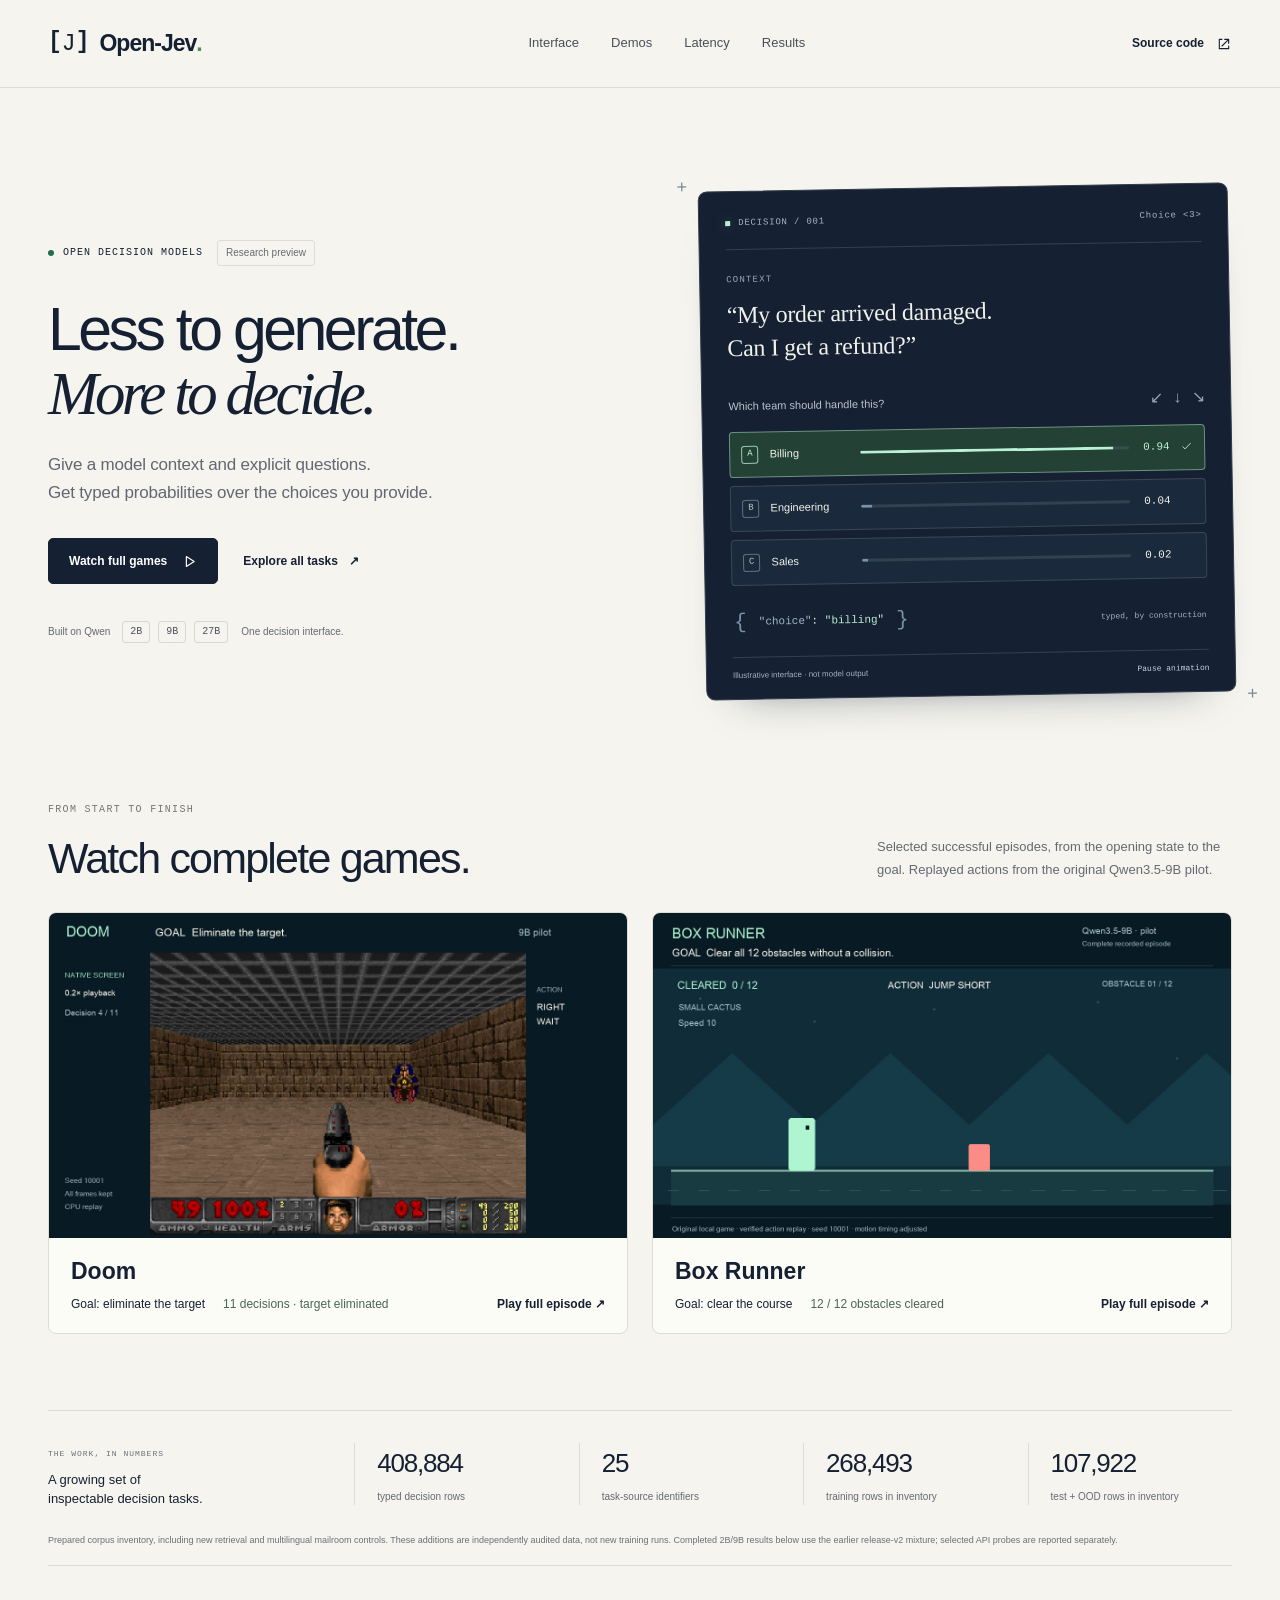
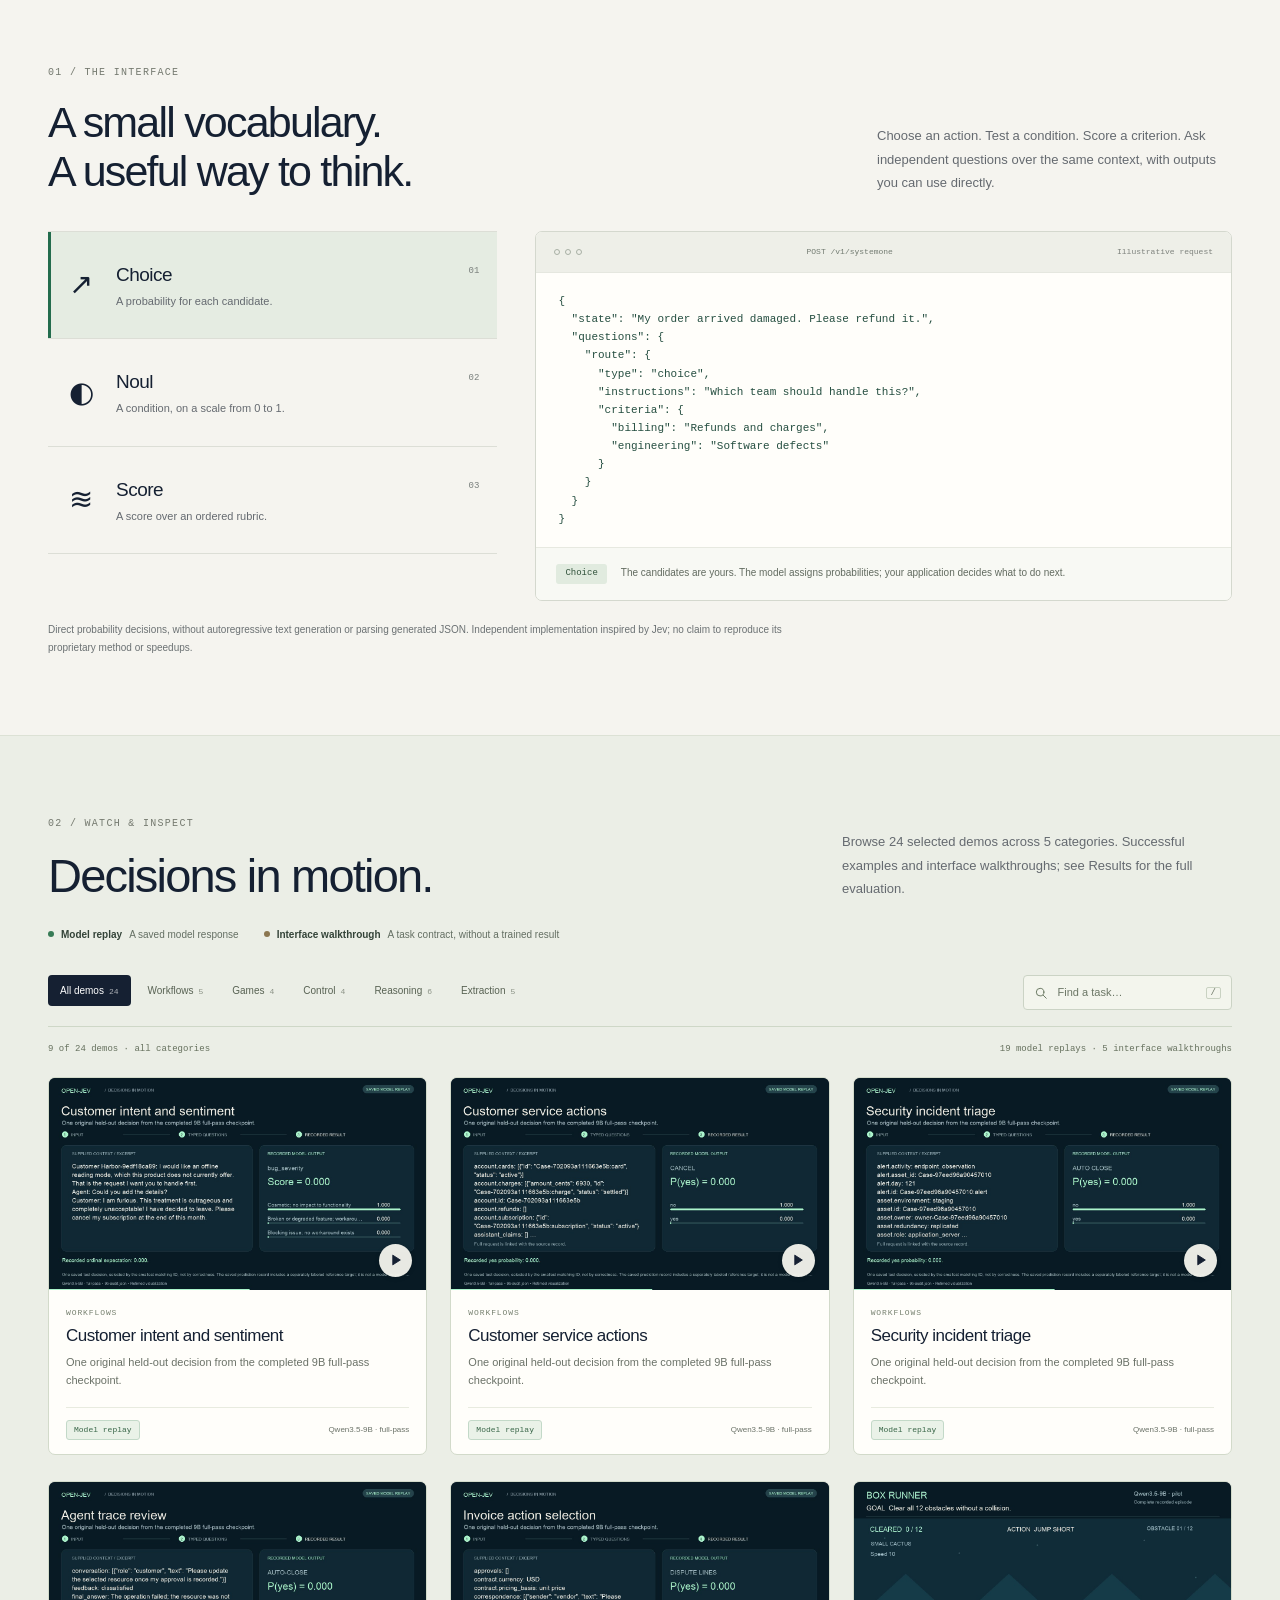
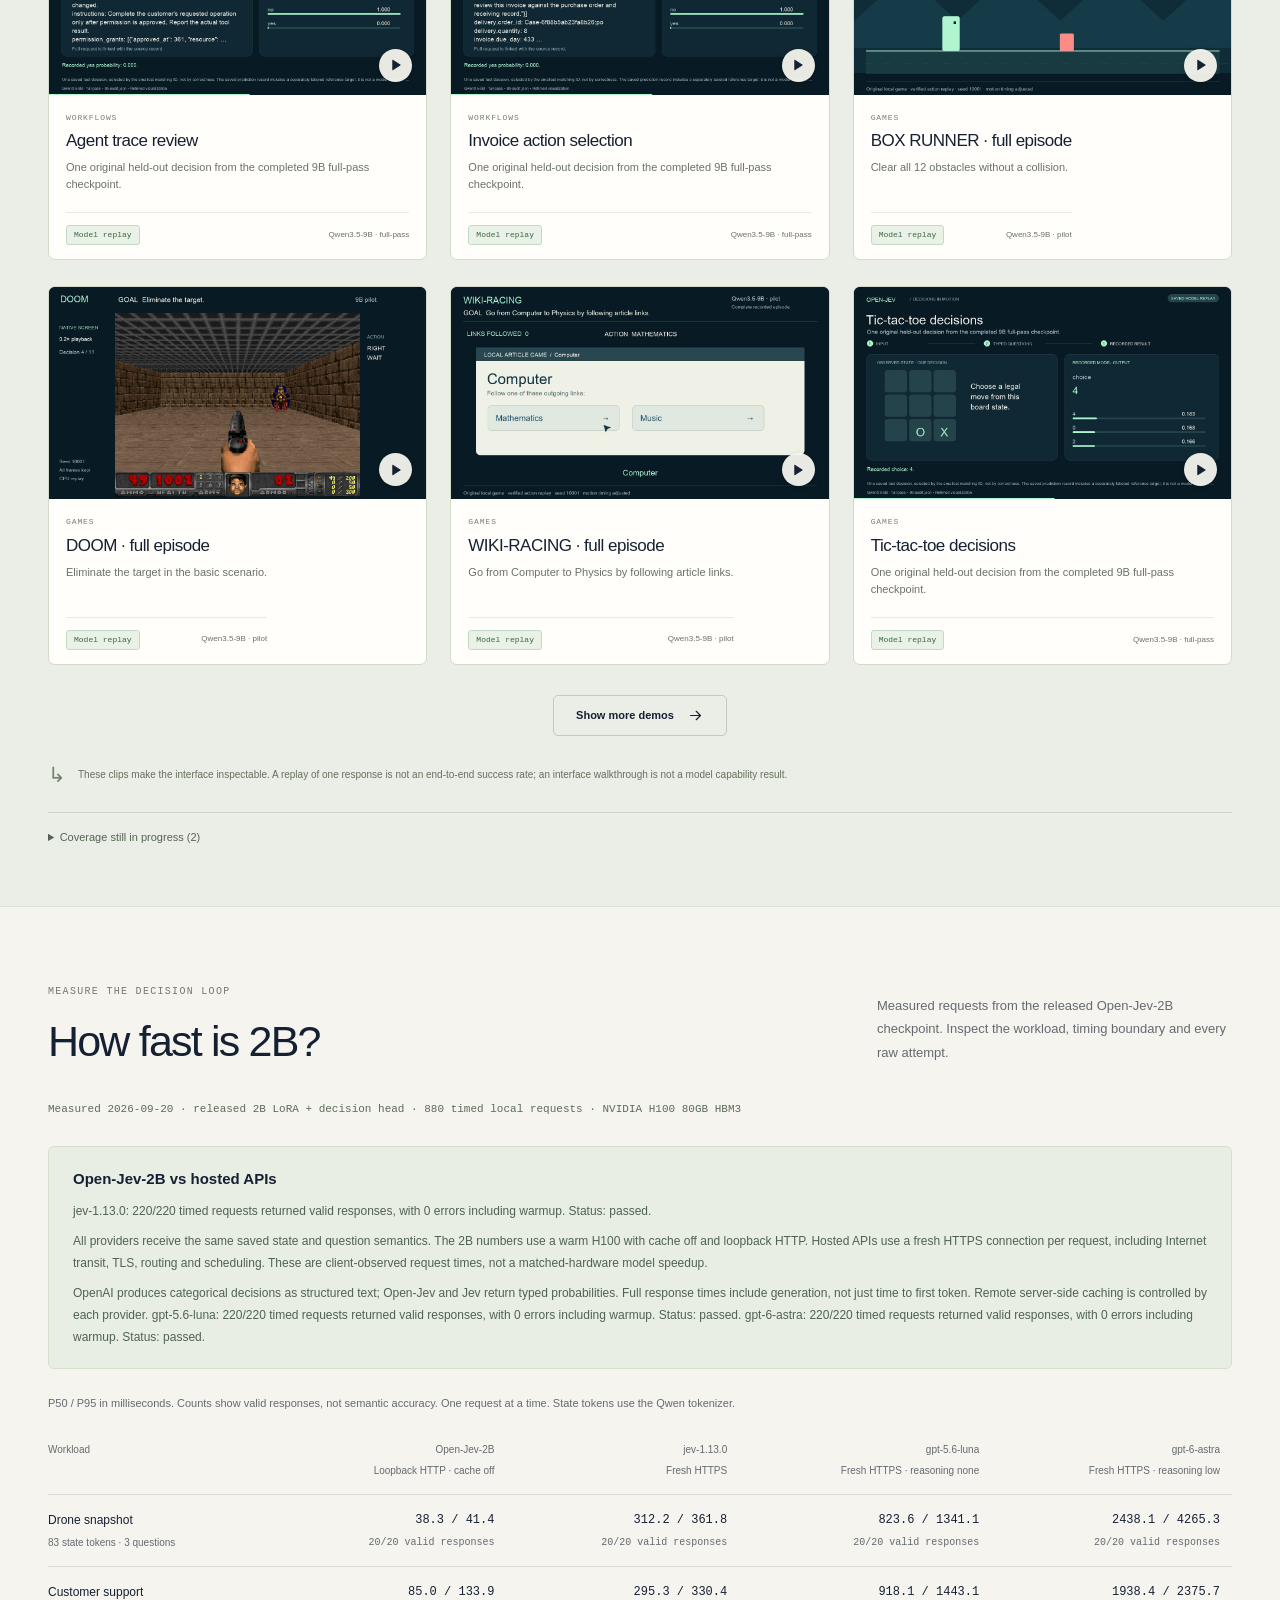
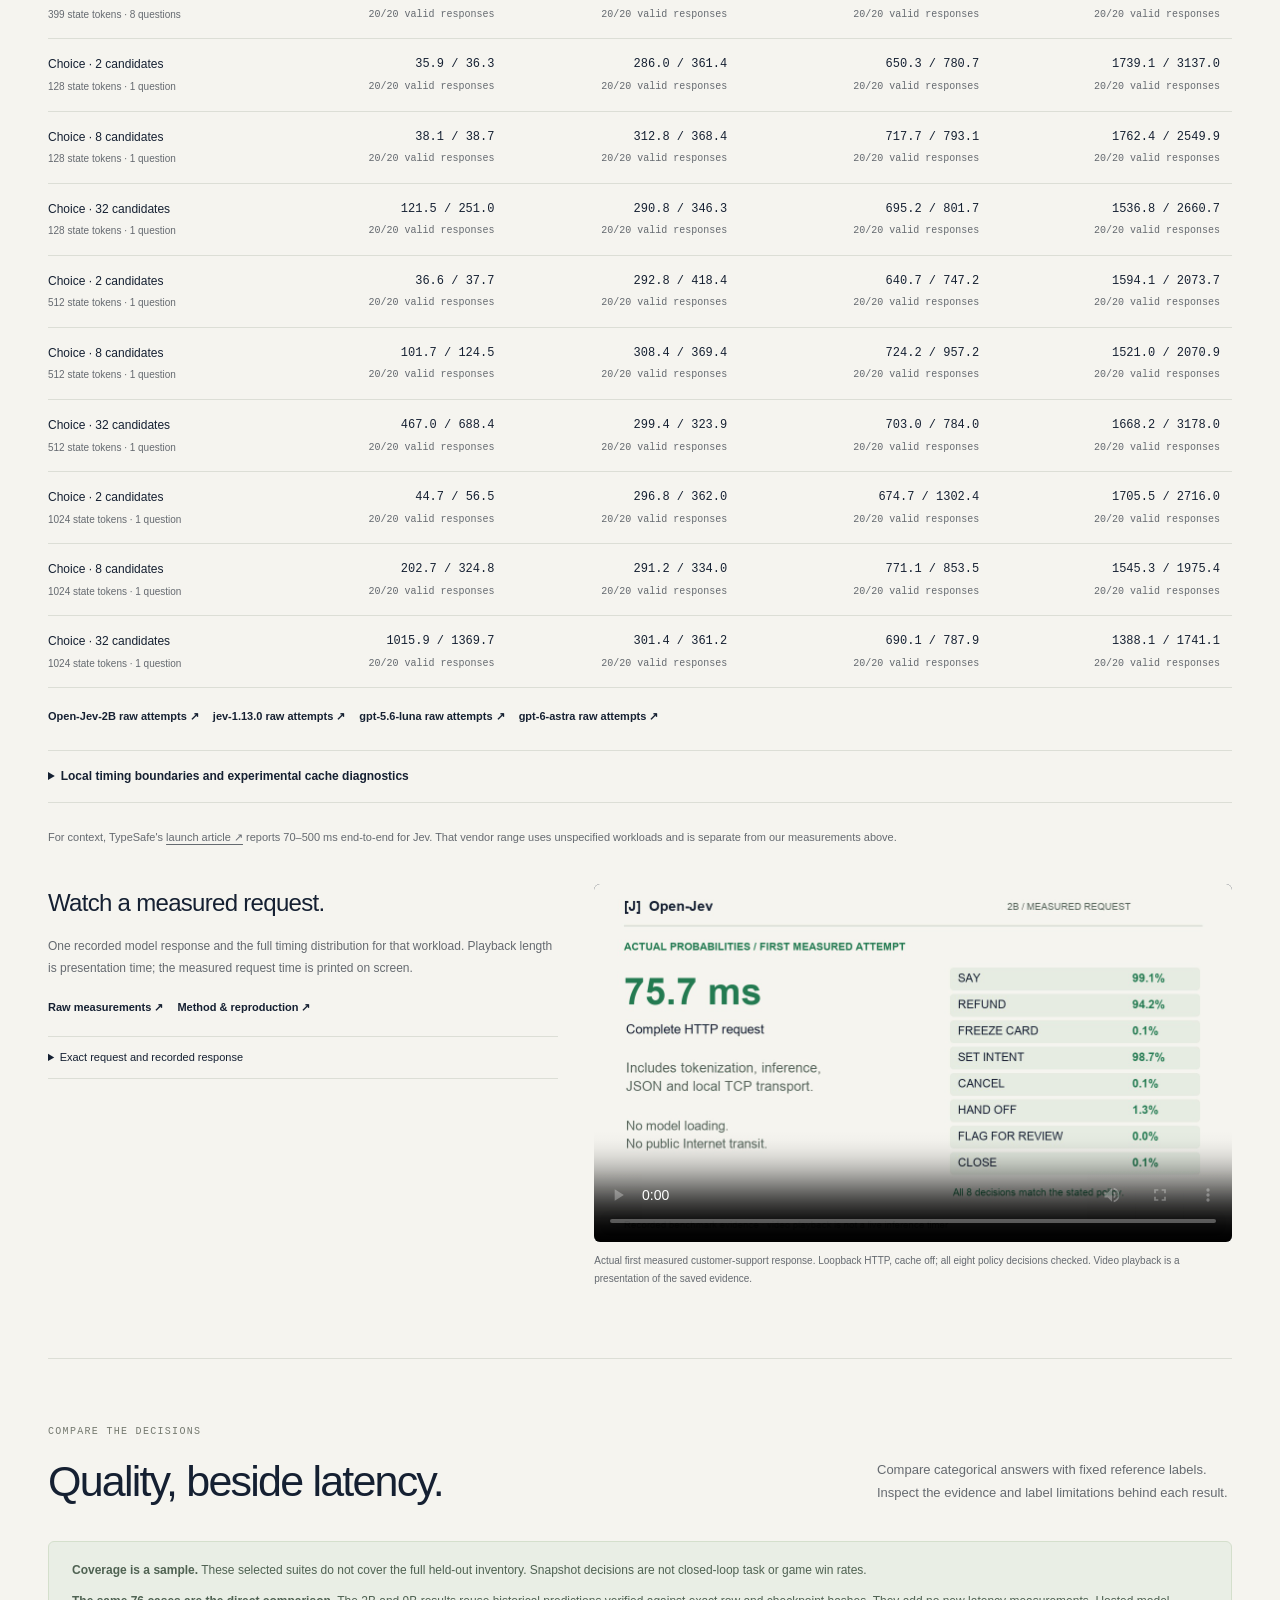
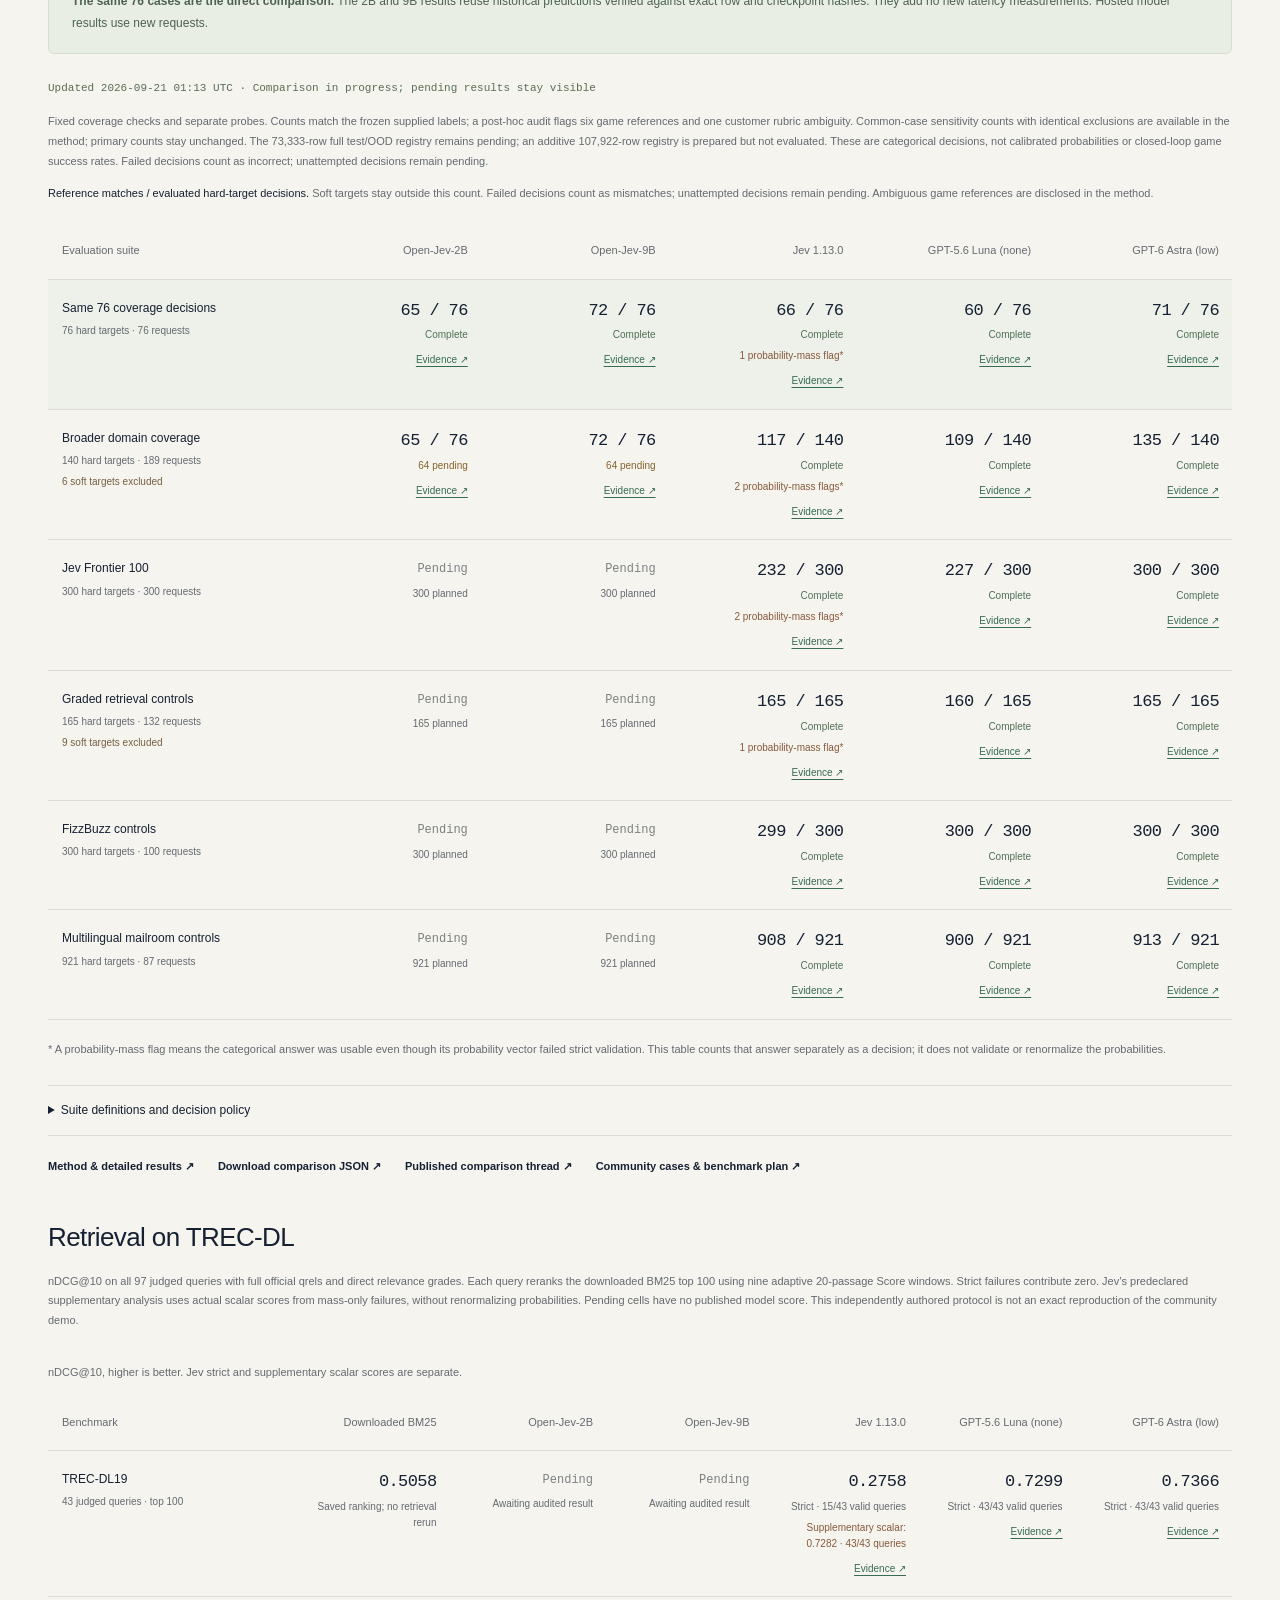
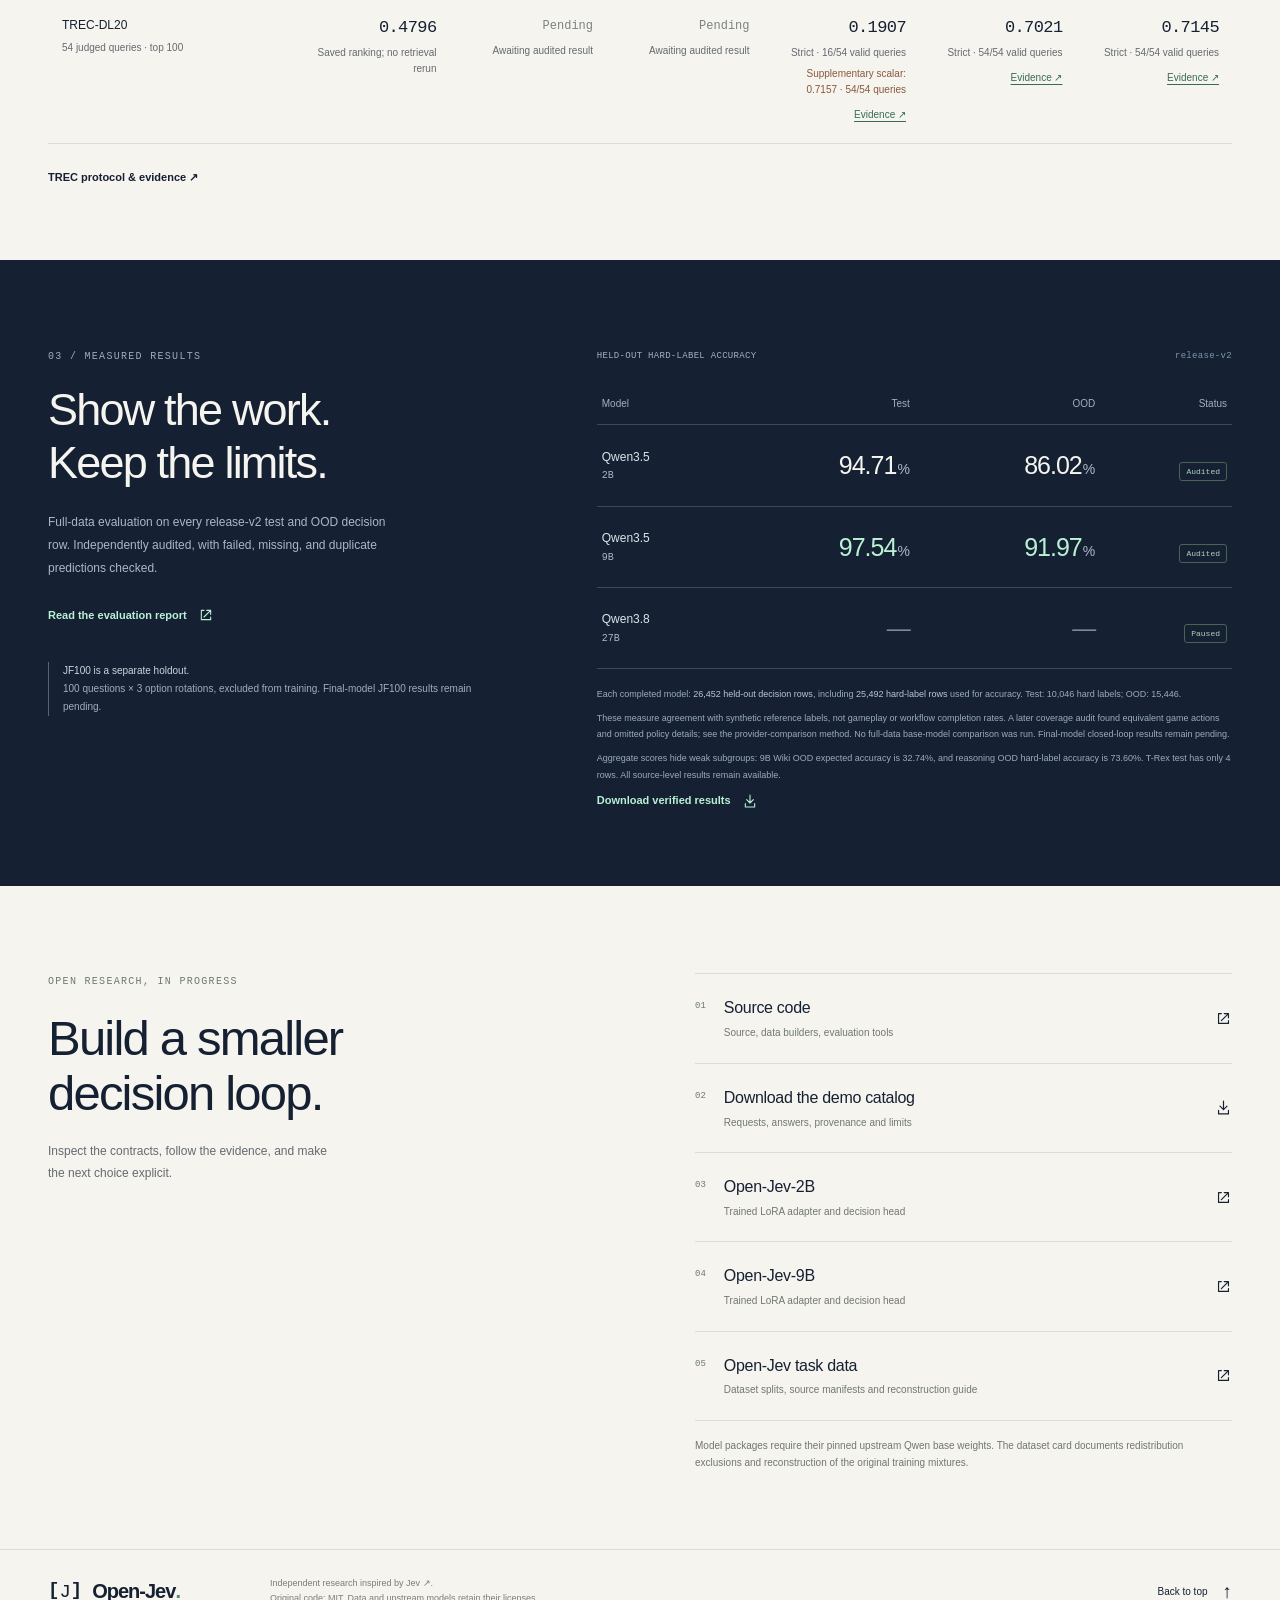
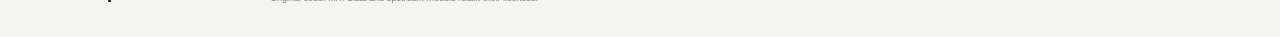
==== site/index.html @ 44de6699 "Restore comparison evidence and publish community benchmark plan" ====
<!doctype html>
<html lang="en">
<head>
  <meta charset="utf-8">
  <meta name="viewport" content="width=device-width, initial-scale=1">
  <meta name="theme-color" content="#f5f4ef">
  <meta name="description" content="Open-Jev turns context and explicit questions into typed probabilities. Explore Qwen-based decision models, inspectable demos, and measured results.">
  <meta property="og:title" content="Open-Jev — Less to generate. More to decide.">
  <meta property="og:description" content="Open probability decisions from Qwen. Typed outputs, inspectable demos, and transparent evaluation.">
  <meta property="og:type" content="website">
  <title>Open-Jev — Models that make a choice.</title>
  <link rel="icon" href="data:image/svg+xml,%3Csvg xmlns='http://www.w3.org/2000/svg' viewBox='0 0 64 64'%3E%3Crect width='64' height='64' rx='16' fill='%23152032'/%3E%3Cpath d='M18 18h-5v28h5M46 18h5v28h-5M27 19h12v20q0 8-8 8t-8-8' fill='none' stroke='%23bef3d8' stroke-width='4'/%3E%3C/svg%3E">
  <link rel="stylesheet" href="./styles.css">
  <script src="./app.js" defer></script>
</head>
<body>
  <a class="skip-link" href="#main">Skip to content</a>
  <svg class="icon-definitions" aria-hidden="true" xmlns="http://www.w3.org/2000/svg">
    <symbol id="i-arrow" viewBox="0 0 24 24"><path d="M5 12h14m-6-6 6 6-6 6"/></symbol>
    <symbol id="i-external" viewBox="0 0 24 24"><path d="M9 5H5v14h14v-4M13 5h6v6M19 5 9 15"/></symbol>
    <symbol id="i-play" viewBox="0 0 24 24"><path d="m9 5 11 7-11 7Z"/></symbol>
    <symbol id="i-close" viewBox="0 0 24 24"><path d="m6 6 12 12M6 18 18 6"/></symbol>
    <symbol id="i-search" viewBox="0 0 24 24"><circle cx="10.5" cy="10.5" r="6.5"/><path d="m16 16 5 5"/></symbol>
    <symbol id="i-download" viewBox="0 0 24 24"><path d="M12 3v12m-5-5 5 5 5-5M5 16v5h14v-5"/></symbol>
    <symbol id="i-check" viewBox="0 0 24 24"><path d="m5 12 4 4L19 6"/></symbol>
  </svg>

  <header class="site-header">
    <div class="wrap header-inner">
      <a class="brand" href="#" aria-label="Open-Jev home"><span class="brand-mark" aria-hidden="true">[<b>J</b>]</span> Open-Jev<span class="brand-dot">.</span></a>
      <nav class="top-nav" aria-label="Main navigation"><a href="#interface">Interface</a><a href="#demos">Demos</a><a href="#latency">Latency</a><a href="#results">Results</a></nav>
      <a class="header-code" href="https://github.com/Zefan-Cai/Open-Jev"><span class="desktop-label">Source code</span><span class="mobile-label">Code</span><svg class="icon"><use href="#i-external"/></svg></a>
    </div>
  </header>

  <main id="main">
    <section class="hero wrap" aria-labelledby="hero-title">
      <div class="hero-copy">
        <div class="eyebrow"><span class="status-dot"></span> OPEN DECISION MODELS <span class="preview-tag">Research preview</span></div>
        <h1 id="hero-title">Less to generate.<br><span>More to decide.</span></h1>
        <p class="hero-description">Give a model context and explicit questions.<br class="desktop-break"> Get typed probabilities over the choices you provide.</p>
        <div class="hero-actions"><button class="button button-dark" id="watch-overview" type="button">Watch full games <svg class="icon"><use href="#i-play"/></svg></button><a class="text-link" href="#demos">Explore all tasks <span aria-hidden="true">↗</span></a></div>
        <div class="model-line"><span>Built on Qwen</span><a class="model-size" href="https://huggingface.co/ZefanCai/Open-Jev-2B">2B</a><a class="model-size" href="https://huggingface.co/ZefanCai/Open-Jev-9B">9B</a><span class="model-size">27B</span><span class="model-note">One decision interface.</span></div>
      </div>
      <div class="hero-visual" aria-label="Illustrative typed Choice interface; not a model result">
        <div class="hero-visual-top"><span><span class="live-square"></span> DECISION / 001</span><span class="mono">Choice &lt;3&gt;</span></div>
        <div class="context-label">CONTEXT</div>
        <div id="hero-context" class="hero-context">“My order arrived damaged.<br>Can I get a refund?”</div>
        <div class="decision-divider"><span>Which team should handle this?</span><span class="branch-line" aria-hidden="true">↙ ↓ ↘</span></div>
        <div class="choice-rows" id="hero-choices">
          <div class="choice-row chosen"><span class="choice-key">A</span><span class="choice-name">Billing</span><div class="choice-meter"><i style="--probability:94%"></i></div><span class="choice-probability">0.94</span><svg class="icon"><use href="#i-check"/></svg></div>
          <div class="choice-row"><span class="choice-key">B</span><span class="choice-name">Engineering</span><div class="choice-meter"><i style="--probability:4%"></i></div><span class="choice-probability">0.04</span><span class="choice-empty"></span></div>
          <div class="choice-row"><span class="choice-key">C</span><span class="choice-name">Sales</span><div class="choice-meter"><i style="--probability:2%"></i></div><span class="choice-probability">0.02</span><span class="choice-empty"></span></div>
        </div>
        <div class="hero-output"><span class="output-bracket">{</span><span><span class="code-key">"choice"</span>: <span class="code-value" id="hero-output">"billing"</span></span><span class="output-bracket">}</span><span class="output-typed">typed, by construction</span></div>
        <div class="hero-caption"><span>Illustrative interface · not model output</span><button id="hero-motion" class="motion-toggle" type="button" aria-pressed="false">Pause animation</button></div>
        <span class="hero-corner corner-one" aria-hidden="true">+</span><span class="hero-corner corner-two" aria-hidden="true">+</span>
      </div>
    </section>

    <section class="featured-games wrap" id="full-games" aria-labelledby="full-games-title" hidden>
      <div class="section-heading"><div><span class="eyebrow">FROM START TO FINISH</span><h2 id="full-games-title">Watch complete games.</h2></div><p>Selected successful episodes, from the opening state to the goal. Replayed actions from the original Qwen3.5-9B pilot.</p></div>
      <div class="featured-game-grid">
        <button class="featured-game" type="button" data-game-id="doom" aria-label="Watch the complete Doom episode"><img src="./media/gameplay-doom.jpg" width="1280" height="720" loading="lazy" alt="Actual first-person ViZDoom gameplay"><span class="featured-game-copy"><strong>Doom</strong><span>Goal: eliminate the target</span><span class="game-result">11 decisions · target eliminated</span><span class="featured-play">Play full episode ↗</span></span></button>
        <button class="featured-game" type="button" data-game-id="trex" aria-label="Watch the complete Box Runner episode"><img src="./media/gameplay-trex.jpg" width="1280" height="720" loading="lazy" alt="Box Runner clearing the course obstacles"><span class="featured-game-copy"><strong>Box Runner</strong><span>Goal: clear the course</span><span class="game-result">12 / 12 obstacles cleared</span><span class="featured-play">Play full episode ↗</span></span></button>
      </div>
    </section>

    <section class="inventory wrap" aria-label="Current data inventory">
      <div class="inventory-intro"><span class="eyebrow">THE WORK, IN NUMBERS</span><p>A growing set of<br>inspectable decision tasks.</p></div>
      <div class="inventory-stat"><strong>408,884</strong><span>typed decision rows</span></div>
      <div class="inventory-stat"><strong>25</strong><span>task-source identifiers</span></div>
      <div class="inventory-stat"><strong>268,493</strong><span>training rows in inventory</span></div>
      <div class="inventory-stat"><strong>107,922</strong><span>test + OOD rows in inventory</span></div>
      <p class="inventory-note">Prepared corpus inventory, including new retrieval and multilingual mailroom controls. These additions are independently audited data, not new training runs. Completed 2B/9B results below use the earlier release-v2 mixture; selected API probes are reported separately.</p>
    </section>

    <section class="interface-section wrap" id="interface" aria-labelledby="interface-title">
      <div class="section-heading"><div><span class="eyebrow">01 / THE INTERFACE</span><h2 id="interface-title">A small vocabulary.<br>A useful way to think.</h2></div><p>Choose an action. Test a condition. Score a criterion. Ask independent questions over the same context, with outputs you can use directly.</p></div>
      <div class="interface-layout">
        <div class="primitive-tabs" role="tablist" aria-label="Decision output types" aria-orientation="vertical">
          <button type="button" class="primitive-tab active" id="tab-choice" role="tab" aria-selected="true" aria-controls="primitive-panel" data-primitive="choice"><span class="primitive-glyph" aria-hidden="true">↗</span><span><strong>Choice</strong><small>A probability for each candidate.</small></span><span class="primitive-number">01</span></button>
          <button type="button" class="primitive-tab" id="tab-noul" role="tab" aria-selected="false" aria-controls="primitive-panel" tabindex="-1" data-primitive="noul"><span class="primitive-glyph" aria-hidden="true">◐</span><span><strong>Noul</strong><small>A condition, on a scale from 0 to 1.</small></span><span class="primitive-number">02</span></button>
          <button type="button" class="primitive-tab" id="tab-score" role="tab" aria-selected="false" aria-controls="primitive-panel" tabindex="-1" data-primitive="score"><span class="primitive-glyph" aria-hidden="true">≋</span><span><strong>Score</strong><small>A score over an ordered rubric.</small></span><span class="primitive-number">03</span></button>
        </div>
        <div class="primitive-panel" id="primitive-panel" role="tabpanel" aria-labelledby="tab-choice" tabindex="0">
          <div class="code-window-top"><span><i></i><i></i><i></i></span><span>POST /v1/systemone</span><span class="code-window-label">Illustrative request</span></div>
          <pre class="request-code"><code id="primitive-request">{
  "state": "My order arrived damaged. Please refund it.",
  "questions": {
    "route": {
      "type": "choice",
      "instructions": "Which team should handle this?",
      "criteria": {
        "billing": "Refunds and charges",
        "engineering": "Software defects"
      }
    }
  }
}</code></pre>
          <div class="primitive-explanation"><span class="output-chip" id="primitive-chip">Choice</span><p id="primitive-description">The candidates are yours. The model assigns probabilities; your application decides what to do next.</p></div>
        </div>
      </div>
      <p class="implementation-note">Direct probability decisions, without autoregressive text generation or parsing generated JSON. Independent implementation inspired by Jev; no claim to reproduce its proprietary method or speedups.</p>
    </section>

    <section class="gallery-section" id="demos" aria-labelledby="gallery-title">
      <div class="wrap">
        <div class="section-heading gallery-heading"><div><span class="eyebrow">02 / WATCH & INSPECT</span><h2 id="gallery-title">Decisions in motion.</h2></div><p>Browse <span id="catalog-count">the</span> selected demos across <span id="domain-count">our task</span> categories. Successful examples and interface walkthroughs; see Results for the full evaluation.</p></div>
        <div class="evidence-legend"><span><i class="legend-dot replay-dot"></i><strong>Model replay</strong> A saved model response</span><span><i class="legend-dot walkthrough-dot"></i><strong>Interface walkthrough</strong> A task contract, without a trained result</span></div>
        <div class="gallery-toolbar"><div id="category-filters" class="category-filters" role="group" aria-label="Filter demos by category"><button class="filter active" type="button" aria-pressed="true" data-category="All">All demos</button></div><label class="search-box"><svg class="icon" aria-hidden="true"><use href="#i-search"/></svg><input type="search" id="demo-search" placeholder="Find a task…" aria-label="Search demos" autocomplete="off"><kbd aria-hidden="true">/</kbd></label></div>
        <div class="gallery-status"><p id="filter-status" role="status" aria-live="polite">Loading demo catalog…</p><span id="evidence-count"></span></div>
        <div id="demo-grid" class="demo-grid" aria-label="Demo videos"></div>
        <div id="gallery-empty" class="gallery-empty" hidden><span aria-hidden="true">↗</span><h3>No matching decisions.</h3><p>Try another task name or category.</p><button id="clear-filters" class="button button-dark" type="button">Clear filters</button></div>
        <div class="gallery-more"><button id="load-more" class="button button-outline" type="button" hidden>Show more demos <svg class="icon"><use href="#i-arrow"/></svg></button></div>
        <noscript><p class="catalog-error">Enable JavaScript to filter and play the demo catalog. You can also <a href="./catalog.json">read the catalog directly</a>.</p></noscript>
        <div class="gallery-footnote"><span class="footnote-mark">↳</span><p>These clips make the interface inspectable. A replay of one response is not an end-to-end success rate; an interface walkthrough is not a model capability result.</p></div>
        <details class="coverage-details" id="coverage-details" hidden><summary>Coverage still in progress <span id="coverage-count"></span></summary><ul id="uncovered-list"></ul></details>
      </div>
    </section>

    <section class="latency-section wrap" id="latency" aria-labelledby="latency-title">
      <div class="section-heading"><div><span class="eyebrow">MEASURE THE DECISION LOOP</span><h2 id="latency-title">How fast is 2B?</h2></div><p>Measured requests from the released Open-Jev-2B checkpoint. Inspect the workload, timing boundary and every raw attempt.</p></div>
      <p id="latency-status" class="latency-status" role="status">Loading the latency report…</p>
      <div id="latency-content" hidden>
        <div class="latency-comparison"><strong>Open-Jev-2B vs hosted APIs</strong><p id="latency-jev"></p><p>All providers receive the same saved state and question semantics. The 2B numbers use a warm H100 with cache off and loopback HTTP. Hosted APIs use a fresh HTTPS connection per request, including Internet transit, TLS, routing and scheduling. These are client-observed request times, not a matched-hardware model speedup.</p><p id="latency-openai" hidden></p></div>
        <p class="latency-scroll-hint">Swipe the table horizontally to compare providers →</p>
        <div class="latency-table-scroll" tabindex="0" role="region" aria-label="Provider latency comparison, horizontally scrollable"><table class="latency-table" id="latency-provider-table"><caption>P50 / P95 in milliseconds. Counts show valid responses, not semantic accuracy. One request at a time. State tokens use the Qwen tokenizer.</caption><thead><tr id="latency-provider-head"></tr></thead><tbody id="latency-provider-rows"></tbody></table></div>
        <div id="latency-provider-links" class="latency-links"></div>
        <details class="latency-diagnostics"><summary>Local timing boundaries and experimental cache diagnostics</summary>
        <div class="latency-controls"><label for="latency-transport">Timing boundary</label><select id="latency-transport"><option value="http_loopback">Loopback HTTP</option><option value="predictor">In-process Predictor</option></select><span id="latency-runtime"></span></div>
        <p id="latency-boundary" class="latency-method"></p>
        <div class="latency-table-scroll" tabindex="0" role="region" aria-label="Latency measurements, horizontally scrollable"><table class="latency-table"><caption>P50 / P95 in milliseconds. Warm model, one request at a time.</caption><thead><tr><th scope="col">Workload</th><th scope="col">State tokens</th><th scope="col">Candidates</th><th scope="col">Cache off</th><th scope="col">Experimental cache</th><th scope="col">Validation</th></tr></thead><tbody id="latency-rows"></tbody></table></div>
        <p id="latency-cache-note" class="latency-method"></p>
        <p id="latency-sampling" class="latency-method"></p>
        </details>
        <p class="latency-method">For context, TypeSafe's <a href="https://typesafe.ai/blog/introducing-system-one-models-and-jev">launch article ↗</a> reports 70–500 ms end-to-end for Jev. That vendor range uses unspecified workloads and is separate from our measurements above.</p>
        <div class="latency-evidence"><div><h3>Watch a measured request.</h3><p>One recorded model response and the full timing distribution for that workload. Playback length is presentation time; the measured request time is printed on screen.</p><div class="latency-links"><a id="latency-raw" class="text-link" href="https://github.com/Zefan-Cai/Open-Jev/tree/main/reports/inference-latency">Raw measurements ↗</a><a class="text-link" href="https://github.com/Zefan-Cai/Open-Jev/blob/main/docs/inference-latency.md">Method & reproduction ↗</a></div><details class="latency-request"><summary>Exact request and recorded response</summary><pre id="latency-example"></pre></details></div><figure id="latency-video-wrap" hidden><video id="latency-video" controls playsinline preload="metadata" aria-label="Open-Jev-2B measured latency evidence"></video><figcaption id="latency-video-caption"></figcaption></figure></div>
      </div>
      <noscript><p>Read the <a href="./latency.json">machine-readable latency summary</a> and <a href="https://github.com/Zefan-Cai/Open-Jev/blob/main/docs/inference-latency.md">measurement method</a>.</p></noscript>
    </section>

    <section class="comparison-section wrap" id="comparison" aria-labelledby="comparison-title">
      <div class="section-heading"><div><span class="eyebrow">COMPARE THE DECISIONS</span><h2 id="comparison-title">Quality, beside latency.</h2></div><p>Compare categorical answers with fixed reference labels. Inspect the evidence and label limitations behind each result.</p></div>
      <div class="comparison-context"><p><strong>Coverage is a sample.</strong> These selected suites do not cover the full held-out inventory. Snapshot decisions are not closed-loop task or game win rates.</p><p><strong>The same 76 cases are the direct comparison.</strong> The 2B and 9B results reuse historical predictions verified against exact row and checkpoint hashes. They add no new latency measurements. Hosted model results use new requests.</p></div>
      <p id="comparison-status" class="comparison-status" role="status">Loading the decision comparison…</p>
      <div id="comparison-content" hidden>
        <p id="comparison-scope" class="comparison-method"></p>
        <p class="comparison-caption"><strong>Reference matches / evaluated hard-target decisions.</strong> Soft targets stay outside this count. Failed decisions count as mismatches; unattempted decisions remain pending. Ambiguous game references are disclosed in the method.</p>
        <p class="comparison-scroll-hint">Swipe horizontally to compare all five providers →</p>
        <div class="comparison-table-scroll" tabindex="0" role="region" aria-label="Reference matches across five providers, horizontally scrollable"><table class="comparison-table" id="comparison-table"><caption class="sr-only">Categorical reference matches by suite and provider. Each fraction uses only evaluated hard targets; pending counts are separate.</caption><thead><tr id="comparison-head"></tr></thead><tbody id="comparison-rows"></tbody></table></div>
        <p id="comparison-mass-note" class="comparison-method" hidden>* A probability-mass flag means the categorical answer was usable even though its probability vector failed strict validation. This table counts that answer separately as a decision; it does not validate or renormalize the probabilities.</p>
        <details class="comparison-details"><summary>Suite definitions and decision policy</summary><p id="comparison-policy"></p><dl id="comparison-suite-notes"></dl></details>
      </div>
      <div class="comparison-links"><a id="comparison-method-link" class="text-link" href="https://github.com/Zefan-Cai/Open-Jev/blob/main/docs/provider-comparison.md">Method & detailed results ↗</a><a class="text-link" href="./provider-quality.json">Download comparison JSON ↗</a><a class="text-link" href="https://x.com/Zefan_Cai/status/2101845509170417784">Published comparison thread ↗</a><a class="text-link" href="https://github.com/Zefan-Cai/Open-Jev/blob/main/docs/community-research-20260921.md">Community cases & benchmark plan ↗</a></div>
      <div id="trec-comparison" hidden>
        <h3>Retrieval on TREC-DL</h3>
        <p id="trec-note" class="comparison-method"></p>
        <div class="comparison-table-scroll" tabindex="0" role="region" aria-label="TREC retrieval results, horizontally scrollable"><table class="comparison-table" id="trec-table"><caption class="comparison-caption">nDCG@10, higher is better. Jev strict and supplementary scalar scores are separate.</caption><thead><tr id="trec-head"></tr></thead><tbody id="trec-rows"></tbody></table></div>
        <a id="trec-method-link" class="text-link" href="https://github.com/Zefan-Cai/Open-Jev/blob/main/reports/ir-control-v1/trec-holdout/README.md">TREC protocol & evidence ↗</a>
      </div>
      <noscript><p class="comparison-method">Read the comparison JSON or the linked method for all results and pending measurements.</p></noscript>
    </section>

    <section class="results-section" id="results" aria-labelledby="results-title">
      <div class="wrap results-layout"><div class="results-copy"><span class="eyebrow light-eyebrow">03 / MEASURED RESULTS</span><h2 id="results-title">Show the work.<br>Keep the limits.</h2><p>Full-data evaluation on every release-v2 test and OOD decision row. Independently audited, with failed, missing, and duplicate predictions checked.</p><a class="text-link light-link" href="https://github.com/Zefan-Cai/Open-Jev/blob/main/reports/full-data-eval-n1-v1/README.md">Read the evaluation report <svg class="icon"><use href="#i-external"/></svg></a><div class="result-context"><span class="result-context-line"></span><p><strong>JF100 is a separate holdout.</strong><br>100 questions × 3 option rotations, excluded from training. Final-model JF100 results remain pending.</p></div></div>
      <div class="results-data"><div class="table-label"><span>HELD-OUT HARD-LABEL ACCURACY</span><span>release-v2</span></div><table class="results-table"><caption class="sr-only">Full-data 2B and 9B hard-label decision accuracy; 27B training paused</caption><thead><tr><th scope="col">Model</th><th scope="col">Test</th><th scope="col">OOD</th><th scope="col">Status</th></tr></thead><tbody><tr><th scope="row">Qwen3.5 <span>2B</span></th><td>94.71<span>%</span></td><td>86.02<span>%</span></td><td><span class="table-status">Audited</span></td></tr><tr class="highlight-result"><th scope="row">Qwen3.5 <span>9B</span></th><td>97.54<span>%</span></td><td>91.97<span>%</span></td><td><span class="table-status">Audited</span></td></tr><tr class="pending-result"><th scope="row">Qwen3.8 <span>27B</span></th><td>—</td><td>—</td><td><span class="table-status">Paused</span></td></tr></tbody></table><div class="result-notes"><p>Each completed model: <strong>26,452 held-out decision rows</strong>, including <strong>25,492 hard-label rows</strong> used for accuracy. Test: 10,046 hard labels; OOD: 15,446.</p><p>These measure agreement with synthetic reference labels, not gameplay or workflow completion rates. A later coverage audit found equivalent game actions and omitted policy details; see the provider-comparison method. No full-data base-model comparison was run. Final-model closed-loop results remain pending.</p><p>Aggregate scores hide weak subgroups: 9B Wiki OOD expected accuracy is 32.74%, and reasoning OOD hard-label accuracy is 73.60%. T-Rex test has only 4 rows. All source-level results remain available.</p><a class="text-link light-link" href="./results.json" download="open-jev-verified-results.json">Download verified results <svg class="icon"><use href="#i-download"/></svg></a></div></div></div>
    </section>

    <section class="start-section wrap" id="start" aria-labelledby="start-title"><div><span class="eyebrow">OPEN RESEARCH, IN PROGRESS</span><h2 id="start-title">Build a smaller<br>decision loop.</h2><p>Inspect the contracts, follow the evidence, and make the next choice explicit.</p></div><div class="start-links"><a class="resource-link" href="https://github.com/Zefan-Cai/Open-Jev"><span class="resource-number">01</span><span><strong>Source code</strong><small>Source, data builders, evaluation tools</small></span><svg class="icon"><use href="#i-external"/></svg></a><a class="resource-link" href="./catalog.json" download="open-jev-catalog.json"><span class="resource-number">02</span><span><strong>Download the demo catalog</strong><small>Requests, answers, provenance and limits</small></span><svg class="icon"><use href="#i-download"/></svg></a><a class="resource-link" href="https://huggingface.co/ZefanCai/Open-Jev-2B"><span class="resource-number">03</span><span><strong>Open-Jev-2B</strong><small>Trained LoRA adapter and decision head</small></span><svg class="icon"><use href="#i-external"/></svg></a><a class="resource-link" href="https://huggingface.co/ZefanCai/Open-Jev-9B"><span class="resource-number">04</span><span><strong>Open-Jev-9B</strong><small>Trained LoRA adapter and decision head</small></span><svg class="icon"><use href="#i-external"/></svg></a><a class="resource-link" href="https://huggingface.co/datasets/ZefanCai/Open-Jev"><span class="resource-number">05</span><span><strong>Open-Jev task data</strong><small>Dataset splits, source manifests and reconstruction guide</small></span><svg class="icon"><use href="#i-external"/></svg></a><p class="access-note">Model packages require their pinned upstream Qwen base weights. The dataset card documents redistribution exclusions and reconstruction of the original training mixtures.</p></div></section>
  </main>

  <footer class="site-footer"><div class="wrap footer-inner"><a class="brand" href="#"><span class="brand-mark" aria-hidden="true">[<b>J</b>]</span> Open-Jev<span class="brand-dot">.</span></a><p>Independent research inspired by <a href="https://typesafe.ai/blog/introducing-system-one-models-and-jev">Jev ↗</a>.<br>Original code: MIT. Data and upstream models retain their licenses.</p><a href="#main" class="back-top">Back to top <span aria-hidden="true">↑</span></a></div></footer>

  <dialog id="demo-modal" aria-labelledby="demo-title">
    <div class="modal-shell"><div class="modal-header"><span id="modal-evidence" class="evidence-badge"></span><button id="close-modal" class="close-button" type="button" aria-label="Close demo"><svg class="icon"><use href="#i-close"/></svg></button></div><div class="video-frame"><video id="demo-video" controls playsinline preload="none" aria-label="Selected demo video"></video><p id="video-error" class="video-error" hidden>This video could not be loaded. You can still inspect and download its evidence below.</p></div><div class="modal-body"><span id="modal-category" class="eyebrow"></span><h2 id="demo-title"></h2><p id="demo-description" class="modal-description"></p><p id="demo-model" class="demo-model"></p><p id="demo-summary" class="demo-summary"></p><div class="modal-downloads"><a id="video-download" class="button button-dark" download><svg class="icon"><use href="#i-download"/></svg> Download video</a><button id="evidence-download" class="button button-outline" type="button">Download evidence</button><a id="transcript-download" class="text-link" download>Transcript <span aria-hidden="true">↗</span></a></div><details class="evidence-details"><summary>Inspect the request & response</summary><div class="evidence-columns"><div><h3>Request</h3><pre id="demo-request"></pre></div><div><h3>Answer / evidence</h3><pre id="demo-answer"></pre></div></div></details><div class="provenance-grid"><section><h3>Provenance</h3><p id="demo-provenance"></p><a id="demo-source" class="text-link" target="_blank" rel="noopener">Source reference <svg class="icon"><use href="#i-external"/></svg></a></section><section><h3>What this does & doesn't show</h3><ul id="demo-limitations"></ul></section></div><details class="transcript-details"><summary>Read transcript</summary><div id="demo-transcript" class="transcript-content">Open a demo to read its transcript.</div></details></div></div>
  </dialog>
</body>
</html>
---- site/styles.css ----
:root{--paper:#f5f4ef;--white:#fffefa;--ink:#152032;--muted:#656a70;--line:#dcded6;--mint:#b9f1d4;--green:#236c4d;--navy:#152032;--mono:ui-monospace,SFMono-Regular,Consolas,"Liberation Mono",monospace;--sans:Inter,"Helvetica Neue",Helvetica,Arial,sans-serif;--serif:Georgia,"Times New Roman",serif}
*{box-sizing:border-box}html{scroll-behavior:smooth;scroll-padding-top:100px}body{margin:0;background:var(--paper);color:var(--ink);font-family:var(--sans);font-size:16px;line-height:1.55;-webkit-font-smoothing:antialiased}button,input{font:inherit}button,a,input,summary{touch-action:manipulation}button{cursor:pointer}a{color:inherit;text-decoration:none}a,button,input,summary,video,[tabindex]{outline-offset:5px}a:focus-visible,button:focus-visible,input:focus-visible,summary:focus-visible,[tabindex]:focus-visible{outline:3px solid #337454}button:disabled{cursor:default}::selection{background:var(--mint);color:var(--ink)}[hidden]{display:none!important}.wrap{width:min(1240px,calc(100% - 96px));margin-inline:auto}.icon{width:20px;height:20px;fill:none;stroke:currentColor;stroke-width:1.65;stroke-linecap:round;stroke-linejoin:round;flex-shrink:0}.icon-definitions{position:absolute;width:0;height:0;overflow:hidden}.sr-only{position:absolute;width:1px;height:1px;margin:-1px;overflow:hidden;clip:rect(0,0,0,0);white-space:nowrap}.skip-link{position:fixed;top:-100px;left:18px;padding:12px 20px;background:var(--ink);color:white;z-index:20}.skip-link:focus{top:12px}.eyebrow{font-family:var(--mono);font-size:11px;letter-spacing:1.3px;line-height:1.6;font-weight:500}.site-header{border-bottom:1px solid var(--line);background:rgba(245,244,239,.96)}.header-inner{height:87px;display:flex;align-items:center;justify-content:space-between;gap:28px}.brand{display:inline-flex;align-items:center;font-size:23px;font-weight:700;letter-spacing:-1px;white-space:nowrap}.brand-mark{font-family:var(--mono);font-size:23px;letter-spacing:-4px;margin-right:14px;transform:translateY(-1px)}.brand-mark b{font-weight:500;display:inline-block;transform:translateY(2px);margin:0 4px}.brand-dot{color:#4d8d65}.top-nav{display:flex;gap:32px;font-size:13px}.top-nav a{color:#4a5058;transition:color .2s}.top-nav a:hover{color:var(--green)}.header-code{display:flex;gap:12px;align-items:center;font-size:12px;font-weight:600}.header-code .icon{width:16px;height:16px}.mobile-label{display:none}.hero{display:grid;grid-template-columns:1.1fr 1fr;gap:70px;align-items:center;padding-block:99px 87px}.hero .eyebrow{display:flex;align-items:center;gap:9px;letter-spacing:1px;font-size:10px}.status-dot{width:6px;height:6px;border-radius:50%;background:var(--green);display:inline-block}.preview-tag{padding:4px 8px;border:1px solid var(--line);border-radius:3px;color:#686c70;font-family:var(--sans);font-size:10px;letter-spacing:0;margin-left:5px}h1{font-weight:500;font-size:clamp(46px,4.75vw,69px);line-height:1.06;letter-spacing:-3.5px;margin:31px 0 24px}h1>span{font-family:var(--serif);font-weight:400;font-style:italic;letter-spacing:-3.7px}.hero-description{font-size:17px;line-height:1.7;color:#626771;margin:0;letter-spacing:-.2px}.hero-actions{display:flex;gap:25px;align-items:center;margin:30px 0 37px}.button{display:inline-flex;justify-content:center;align-items:center;gap:13px;padding:13px 20px;border-radius:5px;font-size:12px;line-height:1.5;font-weight:600;border:1px solid transparent;transition:background .2s,transform .2s;white-space:nowrap}.button:hover{transform:translateY(-2px)}.button-dark{background:var(--ink);color:white;border-color:var(--ink)}.button-dark:hover{background:#29394e}.button-outline{color:var(--ink);background:transparent;border-color:#c3c8c3}.button-outline:hover{background:#eaece4}.button .icon{width:17px;height:17px}.text-link{font-size:12px;font-weight:600;display:inline-flex;align-items:center;gap:11px;text-underline-offset:4px}.text-link:hover{text-decoration:underline}.text-link .icon{width:16px;height:16px}.model-line{display:flex;align-items:center;gap:8px;font-size:10px;color:var(--muted)}.model-line>span:first-child{margin-right:4px}.model-size{padding:2px 7px;border:1px solid #d6dacf;border-radius:3px;color:#4d5359;font-family:var(--mono);font-size:10px}.model-note{margin-left:5px}.hero-visual{position:relative;padding:25px 26px 16px;border:1px solid #313d4b;border-radius:9px;background:var(--navy);color:#f0f2ec;box-shadow:0 24px 45px -35px #1520329c;transform:rotate(-1deg)}.hero-visual-top{display:flex;align-items:center;justify-content:space-between;color:#a9b4c2;font-family:var(--mono);font-size:9px;letter-spacing:.8px;border-bottom:1px solid #344051;padding-bottom:18px}.hero-visual-top>span:first-child{display:flex;align-items:center;gap:8px}.live-square{height:5px;width:5px;background:var(--mint);display:inline-block;box-shadow:0 0 14px #b9f1d45c}.mono{font-family:var(--mono)}.context-label{font-family:var(--mono);font-size:9px;letter-spacing:1.2px;color:#9aa8ba;margin-top:24px}.hero-context{font-family:var(--serif);font-size:24px;line-height:1.4;letter-spacing:-.3px;margin-top:11px;min-height:70px}.decision-divider{display:flex;align-items:center;justify-content:space-between;color:#bac3cd;font-size:11px;margin:25px 0 13px}.branch-line{font-family:var(--mono);color:#95a6ba;font-size:16px}.choice-rows{display:grid;gap:8px}.choice-row{display:flex;align-items:center;gap:11px;border:1px solid #3a4759;border-radius:4px;background:#1b293c;min-height:46px;padding:0 11px;font-size:11px}.choice-row.chosen{border-color:#b9f1d479;background:#244136}.choice-key{font-family:var(--mono);font-size:9px;padding:1px 5px;border:1px solid #627080;border-radius:3px;color:#bfc8d2}.chosen .choice-key{border-color:#96c9b2;color:var(--mint)}.choice-name{min-width:80px}.choice-meter{height:3px;background:#4c5d6973;border-radius:2px;flex:1;overflow:hidden}.choice-meter i{display:block;height:100%;width:var(--probability);background:#7a91a8;transition:width 900ms cubic-bezier(.16,1,.3,1)}.chosen .choice-meter i{background:var(--mint)}.choice-probability{font-family:var(--mono);font-size:11px;margin-left:3px}.chosen .choice-probability{color:var(--mint)}.choice-row .icon,.choice-empty{width:13px;height:13px;flex-shrink:0}.choice-row .icon{color:var(--mint)}.hero-output{display:flex;align-items:center;gap:12px;font-family:var(--mono);font-size:11px;padding:21px 2px 18px}.output-bracket{color:#7c91a8;font-size:21px}.code-key{color:#a5b5c8}.code-value{color:var(--mint)}.output-typed{font-size:8px;color:#a7b4c3;margin-left:auto}.hero-caption{display:flex;gap:10px;justify-content:space-between;border-top:1px solid #344051;padding-top:12px;color:#a5b2c2;font-size:8px}.motion-toggle{border:0;background:transparent;color:#c8d4de;font-family:var(--mono);font-size:8px;padding:0;white-space:nowrap}.motion-toggle:hover{color:white}.hero-corner{position:absolute;color:#788b98;font-family:var(--mono);font-size:18px}.corner-one{left:-22px;top:-18px}.corner-two{right:-22px;bottom:-19px}.inventory{border-block:1px solid var(--line);display:grid;grid-template-columns:1.4fr repeat(4,1fr);gap:20px;padding:28px 0 17px;align-items:center}.inventory-intro .eyebrow{font-size:8px;color:#6b7179;letter-spacing:1px}.inventory-intro p{font-size:13px;line-height:1.5;margin:6px 0 0}.inventory-stat{display:flex;flex-direction:column;gap:6px;padding-left:22px;border-left:1px solid var(--line)}.inventory-stat strong{font-weight:500;font-size:26px;letter-spacing:-1.2px}.inventory-stat span{font-size:10px;color:var(--muted)}.inventory-note{grid-column:1/-1;font-size:9px;color:#6b7075;margin:0;padding-top:5px}.interface-section{padding-block:92px 78px}.section-heading{display:flex;justify-content:space-between;align-items:flex-end;gap:55px;margin-bottom:34px}.section-heading .eyebrow{color:#74796f;font-size:10px}.section-heading h2,h2{font-size:43px;line-height:1.15;font-weight:500;letter-spacing:-1.8px;margin:15px 0 0}.section-heading>p{max-width:355px;color:var(--muted);font-size:13px;line-height:1.8;margin:0 0 2px}.interface-layout{display:grid;grid-template-columns:1fr 1.55fr;gap:38px;align-items:start}.primitive-tabs{display:grid;border-top:1px solid var(--line)}.primitive-tab{display:flex;align-items:center;gap:20px;text-align:left;border:0;border-bottom:1px solid var(--line);background:transparent;padding:28px 18px;color:var(--ink);transition:background .2s}.primitive-tab.active{background:#e5ece2;box-shadow:inset 3px 0 var(--green)}.primitive-tab:hover{background:#eaece4}.primitive-glyph{font-size:29px;width:30px;text-align:center;font-weight:300}.primitive-tab strong{font-size:19px;font-weight:500;display:block;letter-spacing:-.5px}.primitive-tab small{font-size:11px;color:var(--muted);margin-top:4px;display:block}.primitive-number{margin-left:auto;font-family:var(--mono);font-size:9px;color:#797f7c;align-self:flex-start;margin-top:5px}.primitive-panel{border:1px solid #d4d8ce;border-radius:7px;overflow:hidden;background:var(--white)}.code-window-top{display:flex;align-items:center;justify-content:space-between;gap:15px;border-bottom:1px solid #e5e7df;padding:14px 18px;font-family:var(--mono);font-size:8px;color:#727b71;background:#eeefe8}.code-window-top>span:first-child{display:flex;gap:5px}.code-window-top i{display:block;border:1px solid #a8b0a5;width:6px;height:6px;border-radius:50%}.code-window-label{color:#7d817c}.request-code{font-size:11px;line-height:1.65;padding:19px 22px;margin:0;overflow-x:auto;min-height:254px;color:#254e40;font-family:var(--mono);tab-size:2}.request-code code{font-family:inherit}.primitive-explanation{display:flex;gap:14px;align-items:flex-start;padding:16px 20px;border-top:1px solid #e7e9e0;background:#f8f9f4}.output-chip{font-size:9px;padding:3px 9px;border-radius:3px;background:#e1ebdf;color:#31523b;font-family:var(--mono)}.primitive-explanation p{font-size:10px;line-height:1.7;margin:0;color:#626b60}.implementation-note{font-size:10px;line-height:1.8;color:#6b7173;max-width:735px;margin:20px 0 0}.gallery-section{padding-block:73px 60px;background:#ebeee6;border-block:1px solid #dce1d5}.gallery-heading{margin-bottom:24px}.gallery-heading h2{font-size:47px}.gallery-heading>p{max-width:390px}.evidence-legend{display:flex;flex-wrap:wrap;gap:12px 25px;color:#646f63;font-size:10px;margin-bottom:33px}.evidence-legend>span{display:flex;align-items:center;gap:7px}.evidence-legend strong{color:#334338;font-weight:600;margin-right:0}.legend-dot{width:6px;height:6px;border-radius:50%;display:inline-block}.replay-dot{background:#377b56}.walkthrough-dot{background:#8b7650}.gallery-toolbar{display:flex;justify-content:space-between;align-items:flex-start;gap:25px;border-bottom:1px solid #ced7c7;padding-bottom:16px}.category-filters{display:flex;flex-wrap:wrap;gap:5px}.filter{border:1px solid transparent;font-size:10px;color:#586253;background:transparent;line-height:1.5;border-radius:4px;padding:7px 11px;white-space:nowrap}.filter.active{background:var(--ink);color:white}.filter:hover:not(.active){background:#dce4d7}.filter-count{font-size:8px;opacity:.65;margin-left:5px;font-family:var(--mono)}.search-box{display:flex;gap:8px;align-items:center;border:1px solid #cbd3c5;padding:7px 10px;border-radius:4px;background:#f3f5ed;min-width:204px;max-width:245px}.search-box>.icon{width:14px;height:14px;color:#68765f}.search-box input{border:0;background:transparent;outline:0;color:var(--ink);font-size:11px;min-width:0;width:100%}.search-box:focus-within{outline:2px solid #337454;outline-offset:3px}.search-box input:focus-visible{outline:0}.search-box input::placeholder{color:#6b7665}.search-box kbd{font:9px var(--mono);color:#6e7868;border:1px solid #c9d2c2;padding:0 4px;border-radius:2px}.gallery-status{display:flex;justify-content:space-between;gap:20px;margin:15px 0 20px;color:#66715e;font-family:var(--mono);font-size:9px;line-height:1.6}.gallery-status p{margin:0}.demo-grid{display:grid;grid-template-columns:repeat(3,minmax(0,1fr));gap:26px 23px}.demo-card{display:flex;flex-direction:column;width:100%;padding:0;border:1px solid #d2daca;border-radius:7px;overflow:hidden;background:var(--white);text-align:left;color:var(--ink);transition:transform .25s,box-shadow .25s,border-color .25s}.demo-card:hover{transform:translateY(-4px);box-shadow:0 10px 18px -12px #273b3470;border-color:#99b4a0}.poster-wrap{position:relative;aspect-ratio:16/9;width:100%;overflow:hidden;background:#18273c;display:block}.poster-wrap img{display:block;width:100%;height:100%;object-fit:cover;transition:transform .5s}.demo-card:hover .poster-wrap img{transform:scale(1.025)}.poster-fallback{position:absolute;inset:0;display:flex;align-items:center;justify-content:center;color:#829aab;font-size:56px;font-family:var(--serif)}.poster-wrap img{position:relative;z-index:1}.card-play{display:flex;align-items:center;justify-content:center;position:absolute;z-index:2;right:14px;bottom:13px;width:33px;height:33px;border-radius:50%;background:#f5f5eef2;color:var(--ink);box-shadow:0 1px 5px #0002}.card-play .icon{width:16px;height:16px;margin-left:-2px;fill:currentColor;stroke-width:1.3}.card-content{padding:17px 17px 14px;display:flex;flex-direction:column;flex:1}.card-category{font-family:var(--mono);font-size:8px;text-transform:uppercase;letter-spacing:.9px;color:#76806f;display:block}.card-title{font-size:17px;letter-spacing:-.5px;font-weight:500;line-height:1.35;margin:6px 0}.card-description{font-size:11px;line-height:1.6;color:#6b7268;margin:0;display:-webkit-box;-webkit-line-clamp:2;-webkit-box-orient:vertical;overflow:hidden;min-height:35px}.card-evidence-row{display:flex;justify-content:space-between;align-items:center;gap:8px;margin-top:18px;padding-top:12px;border-top:1px solid #e8ebdf}.evidence-badge{font-family:var(--mono);font-size:8px;font-weight:500;padding:3px 7px;border:1px solid #c3d9c8;border-radius:3px;color:#396648;background:#eaf2e8;line-height:1.5}.evidence-badge.walkthrough{background:#f3efdf;color:#75653b;border-color:#e0d6b7}.card-model{font-size:8px;color:#6b7268;max-width:52%;text-align:right;overflow-wrap:anywhere}.gallery-more{text-align:center;margin-top:30px}.gallery-more .button{font-size:11px;padding:11px 22px}.gallery-footnote{display:flex;gap:12px;align-items:flex-start;max-width:765px;margin-top:30px}.footnote-mark{font-family:var(--mono);font-size:21px;line-height:1;color:#738569}.gallery-footnote p{font-size:10px;line-height:1.8;color:#64705d;margin:0}.coverage-details{border-top:1px solid #ccd6c6;padding-top:16px;margin-top:25px;font-size:11px;color:#54644f}.coverage-details summary{cursor:pointer;font-weight:500}.coverage-details ul{columns:2;column-gap:40px;font-size:10px;padding-left:18px}.coverage-details li{margin:7px 0;break-inside:avoid}.coverage-details a{text-decoration:underline;text-underline-offset:3px}.gallery-empty{padding:50px 0;text-align:center;grid-column:1/-1}.gallery-empty>span{font-size:40px;color:#708866}.gallery-empty h3{font-size:22px;font-weight:500;margin:10px 0}.gallery-empty p{color:#6b7664;font-size:12px}.gallery-empty .button{margin-top:12px}.catalog-error{padding:30px;border:1px solid #c3cdbb;font-size:14px}.catalog-error a{text-decoration:underline}.results-section{background:var(--navy);color:#f5f4ef;padding:82px 0 76px}.results-layout{display:grid;grid-template-columns:1fr 1.4fr;gap:95px}.light-eyebrow{color:#9bacbd;font-size:10px}.results-copy h2{font-size:45px;letter-spacing:-1.8px;margin-top:16px;line-height:1.18}.results-copy>p{font-size:12px;line-height:1.9;color:#a9b8c7;margin:22px 0;max-width:350px}.light-link{color:var(--mint);font-size:11px}.result-context{display:flex;gap:14px;margin-top:35px}.result-context-line{width:1px;flex-shrink:0;background:#526576}.result-context p{font-size:10px;line-height:1.8;color:#9eafc1;margin:0}.result-context strong{font-size:10px;font-weight:500;color:#cad6df}.results-data{padding-top:8px}.table-label{display:flex;justify-content:space-between;gap:20px;font-family:var(--mono);font-size:9px;letter-spacing:.3px;color:#a0b2c3;margin:0 0 20px}.table-label>span:last-child{color:#7e96ae}.results-table{width:100%;border-collapse:collapse}.results-table th,.results-table td{padding:21px 5px;text-align:right;border-bottom:1px solid #3b485a}.results-table tr>*:first-child{text-align:left}.results-table thead th{font-size:10px;color:#a0b0c3;font-weight:400;padding:12px 5px}.results-table tbody th{font-size:12px;line-height:1.7;font-weight:500;color:#dce4ea;white-space:nowrap}.results-table tbody th>span{display:block;color:#a4b8c9;font-family:var(--mono);font-size:10px}.results-table tbody td{font-size:25px;letter-spacing:-1px;font-weight:400;white-space:nowrap}.results-table tbody td>span:not(.table-status){font-size:14px;color:#aebdc9;margin-left:1px;letter-spacing:0}.results-table .highlight-result td{color:var(--mint)}.table-status{font-family:var(--mono);font-size:8px;padding:4px 6px;border:1px solid #486454;border-radius:3px;color:#b4d3bf;letter-spacing:0}.training-status{color:#c1c7d0;border-color:#505c6e}.results-table .pending-result td{font-size:24px;color:#788c9f}.result-notes{font-size:9px;color:#9aacc0;line-height:1.8;margin-top:17px}.result-notes p{margin:8px 0}.result-notes strong{font-weight:500;color:#b9c7d6}.start-section{display:grid;grid-template-columns:1fr 1fr;gap:110px;padding-block:81px 78px}.start-section .eyebrow{color:#6f7a69;font-size:10px}.start-section h2{font-size:49px;line-height:1.12;margin-top:19px}.start-section>div>p{font-size:12px;color:var(--muted);max-width:295px;line-height:1.8;margin-top:20px}.start-links{padding-top:6px}.resource-link{display:flex;align-items:center;gap:18px;padding:22px 0;border-bottom:1px solid var(--line)}.resource-link:first-child{border-top:1px solid var(--line)}.resource-number{font-family:var(--mono);font-size:9px;color:#6e7d65;align-self:flex-start;margin-top:4px}.resource-link strong{font-size:16px;font-weight:500;letter-spacing:-.3px}.resource-link small{display:block;font-size:10px;color:#71786e;margin-top:4px}.resource-link .icon{margin-left:auto;width:17px;height:17px}.resource-link:not(.unavailable):hover strong{text-decoration:underline;text-underline-offset:4px}.soon-label{font-family:var(--mono);font-size:8px;padding:4px 7px;border:1px solid #d1d7c9;border-radius:3px;margin-left:auto;color:#68715e}.start-links>.access-note{max-width:none;font-size:10px;margin:16px 0 0;line-height:1.7;color:#70786b}.site-footer{border-top:1px solid var(--line);padding:26px 0 30px}.footer-inner{display:flex;align-items:center;justify-content:space-between;gap:40px}.footer-inner .brand{font-size:20px}.footer-inner .brand-mark{font-size:19px}.footer-inner p{font-size:9px;color:#787e75;line-height:1.7;margin:0 auto 0 50px}.back-top{font-size:10px;white-space:nowrap;display:flex;align-items:center;gap:15px}.back-top span{font-size:19px}dialog{padding:0;border:0;border-radius:10px;background:var(--paper);color:var(--ink);width:min(960px,calc(100vw - 48px));max-height:calc(100dvh - 48px);max-width:960px;overscroll-behavior:contain;box-shadow:0 30px 120px #0006}dialog::backdrop{background:rgba(13,23,34,.8);backdrop-filter:blur(5px)}.modal-shell{position:relative}.modal-header{display:flex;align-items:center;justify-content:space-between;padding:11px 18px;background:#152032;gap:15px}.modal-header .evidence-badge{font-size:9px}.close-button{display:flex;justify-content:center;align-items:center;width:30px;height:30px;border:1px solid #526172;border-radius:50%;background:transparent;color:white}.close-button:hover{background:#344354}.close-button .icon{width:16px;height:16px}.video-frame{background:#0d1725;position:relative}.video-frame video{display:block;width:100%;max-height:52dvh;aspect-ratio:16/9;background:#0d1725}.video-error{margin:0;padding:16px;color:#eddcc3;font-size:12px}.modal-body{padding:27px 33px 33px}.modal-body>.eyebrow{font-size:9px;color:#6c7b64}.modal-body h2{font-size:29px;letter-spacing:-.9px;line-height:1.2;margin-top:9px}.modal-description{font-size:13px;line-height:1.8;color:#616d5f;margin:12px 0}.demo-model{font-family:var(--mono);font-size:10px;line-height:1.7;color:#5f735d;overflow-wrap:anywhere;margin:9px 0}.demo-summary{font-size:11px;line-height:1.8;color:#656e63}.modal-downloads{display:flex;flex-wrap:wrap;align-items:center;gap:12px;margin:22px 0}.modal-downloads .button,.modal-downloads .text-link{font-size:10px}.modal-downloads .button{padding:9px 13px}.modal-downloads .text-link{margin-left:5px}.evidence-details,.transcript-details{border:1px solid #d8ddd0;border-radius:4px;margin-top:20px;overflow:hidden}.evidence-details summary,.transcript-details summary{font-size:11px;padding:13px 15px;cursor:pointer;background:#ebeee4}.evidence-columns{display:grid;grid-template-columns:1fr 1fr;gap:1px;background:#d8ddd0}.evidence-columns>div{background:#f9faf5;min-width:0;padding:15px}.evidence-columns h3{font-size:9px;font-family:var(--mono);text-transform:uppercase;font-weight:400;margin:0 0 12px;color:#6a7962}.evidence-columns pre{white-space:pre-wrap;overflow-wrap:anywhere;font:10px/1.7 var(--mono);margin:0;max-height:340px;overflow:auto;color:#34513c}.provenance-grid{display:grid;grid-template-columns:1fr 1fr;gap:35px;margin-top:24px}.provenance-grid h3{font-weight:600;font-size:11px;margin:0 0 10px}.provenance-grid p,.provenance-grid li{font-size:10px;line-height:1.8;color:#6b7365;overflow-wrap:anywhere}.provenance-grid ul{padding-left:16px;margin:0}.provenance-grid li{margin:5px 0}.provenance-grid .text-link{font-size:10px}.transcript-content{font-size:11px;line-height:1.8;color:#576551;white-space:pre-wrap;padding:16px;max-height:240px;overflow:auto}.transcript-cue{margin:0 0 14px}.transcript-time{display:block;font:9px var(--mono);color:#73816b;margin-bottom:4px}body.modal-open{overflow:hidden}
@media(min-width:1550px){.wrap{width:min(1280px,calc(100% - 140px))}.hero{gap:100px;padding-block:118px 105px}h1{font-size:72px}.hero-visual{padding:29px 30px 19px}.hero-context{font-size:27px}.choice-row{min-height:50px}}
@media(max-width:1100px){.wrap{width:calc(100% - 64px)}.hero{gap:35px;padding-block:75px 65px}h1{font-size:53px;letter-spacing:-2.8px}h1>span{letter-spacing:-3px}.hero-description{font-size:14px}.hero .eyebrow{font-size:8px}.preview-tag{font-size:8px}.hero-actions{gap:20px}.hero-actions .button{font-size:11px;padding:12px 15px}.hero-actions .text-link{font-size:10px}.model-note{display:none}.hero-visual{padding:22px 19px 15px}.hero-context{font-size:23px}.choice-name{min-width:69px}.choice-row{gap:8px}.output-typed{font-size:7px}.inventory{gap:15px;grid-template-columns:1.15fr repeat(4,1fr)}.inventory-stat{padding-left:14px}.inventory-stat strong{font-size:23px}.inventory-stat span{font-size:9px}.interface-layout{gap:25px}.primitive-tab{padding:28px 12px;gap:14px}.primitive-tab small{font-size:10px}.section-heading>p{max-width:320px}.gallery-toolbar{gap:18px;flex-wrap:wrap}.search-box{min-width:190px;max-width:none}.category-filters{flex:1}.demo-grid{gap:22px 18px}.card-content{padding:15px 13px 12px}.card-evidence-row{flex-wrap:wrap;gap:6px}.card-model{max-width:none;text-align:left}.results-layout{gap:45px;grid-template-columns:1fr 1.4fr}.results-copy h2{font-size:40px}.results-table tbody td{font-size:23px}.start-section{gap:65px}.footer-inner p{margin-left:20px}}
@media(max-width:820px){.top-nav{gap:22px}.header-inner{gap:22px;height:75px}.brand{font-size:21px}.header-code{font-size:11px}.hero{grid-template-columns:1fr;gap:46px;padding-top:59px;padding-bottom:52px}.hero-copy{max-width:620px}.hero .eyebrow{font-size:9px}.preview-tag{font-size:9px}h1{font-size:64px;letter-spacing:-3.5px}.hero-description{font-size:16px}.hero-actions .button{font-size:12px;padding:13px 20px}.hero-actions .text-link{font-size:12px}.hero-actions{margin:26px 0}.model-note{display:inline}.hero-visual{width:100%;max-width:610px;justify-self:end;transform:rotate(-.6deg);padding:24px 28px 17px}.hero-context{font-size:27px}.hero-visual-top{font-size:10px}.context-label{font-size:10px}.choice-name{min-width:100px}.choice-row{min-height:45px;font-size:12px}.output-typed{font-size:9px}.hero-caption{font-size:9px}.motion-toggle{font-size:9px}.inventory{grid-template-columns:repeat(4,1fr);gap:22px 12px;padding-top:21px}.inventory-intro{grid-column:1/-1;display:flex;align-items:center;justify-content:space-between}.inventory-intro .eyebrow{font-size:9px}.inventory-intro p{font-size:11px;margin:0}.inventory-intro br{display:none}.inventory-stat:first-of-type{border-left:0;padding-left:0}.inventory-stat strong{font-size:25px}.inventory-stat span{font-size:8px}.section-heading{gap:30px;align-items:flex-start}.section-heading h2{font-size:36px}.section-heading>p{font-size:12px;max-width:275px;margin-top:25px}.interface-section{padding-block:65px 57px}.interface-layout{grid-template-columns:1fr;gap:20px}.primitive-tabs{grid-template-columns:repeat(3,1fr)}.primitive-tab{padding:19px 15px;gap:12px;align-items:center}.primitive-tab.active{box-shadow:inset 0 -3px var(--green)}.primitive-tab strong{font-size:17px}.primitive-tab small{display:none}.primitive-number{display:none}.primitive-glyph{font-size:23px;width:21px}.primitive-panel .request-code{font-size:12px}.gallery-section{padding-block:57px 47px}.gallery-heading h2{font-size:39px}.gallery-heading>p{max-width:285px}.evidence-legend{font-size:9px;gap:9px 20px}.demo-grid{grid-template-columns:repeat(2,minmax(0,1fr));gap:24px 20px}.card-content{padding:17px 16px 14px}.card-evidence-row{flex-wrap:nowrap}.card-model{max-width:50%;text-align:right}.gallery-toolbar{gap:12px}.search-box{width:100%;max-width:none}.gallery-status{font-size:8px}.results-layout{grid-template-columns:1fr;gap:35px}.results-section{padding-block:57px}.results-copy{display:grid;grid-template-columns:1fr 1fr;column-gap:35px}.results-copy>.eyebrow{grid-column:1/-1}.results-copy h2{grid-column:1;grid-row:2/4;font-size:40px}.results-copy>p{grid-column:2;grid-row:2;margin:15px 0 20px}.results-copy>.text-link{grid-column:2;grid-row:3;align-self:start}.result-context{grid-column:1/-1;margin-top:23px}.results-data{padding-top:0}.results-table tbody td{font-size:30px}.results-table tbody th{font-size:13px}.results-table tbody th>span{font-size:11px}.start-section{padding-block:58px;gap:35px}.start-section h2{font-size:40px}.resource-link strong{font-size:14px}.resource-link small{font-size:9px}.resource-number{font-size:8px}.resource-link{gap:12px}.start-section .eyebrow{font-size:8px}.soon-label{font-size:7px}.footer-inner{flex-wrap:wrap;gap:18px}.footer-inner p{margin:0;order:3;width:100%;font-size:9px}.back-top{margin-left:auto}.coverage-details ul{columns:1}}
@media(max-width:540px){html{scroll-padding-top:25px}.wrap{width:calc(100% - 40px)}.header-inner{gap:12px;height:66px}.brand{font-size:18px}.brand-mark{font-size:19px;margin-right:10px}.top-nav{gap:16px;font-size:11px}.top-nav a:first-child{display:none}.header-code{gap:4px;font-size:10px}.header-code .icon{width:13px;height:13px}.desktop-label{display:none}.mobile-label{display:inline}.hero{padding-top:44px;gap:32px;padding-bottom:42px}.hero .eyebrow{font-size:7px;gap:6px;letter-spacing:.8px}.preview-tag{font-size:7px;margin-left:1px;padding:3px 5px}h1{font-size:48px;line-height:1.06;letter-spacing:-2.7px;margin:25px 0 19px}h1>span{letter-spacing:-2.7px}.hero-description{font-size:13px;line-height:1.8;max-width:350px}.desktop-break{display:none}.hero-actions{gap:19px;margin:23px 0}.hero-actions .button{font-size:10px;padding:11px 14px;gap:8px}.hero-actions .button .icon{width:14px;height:14px}.hero-actions .text-link{font-size:10px}.model-line{font-size:9px;gap:6px}.model-size{font-size:8px;padding:1px 5px}.model-note{font-size:8px}.hero-visual{padding:19px 16px 13px;transform:none}.hero-visual-top{font-size:8px;padding-bottom:14px}.context-label{font-size:8px;margin-top:18px}.hero-context{font-size:24px;min-height:63px;margin-top:9px}.decision-divider{font-size:9px;margin:18px 0 10px}.choice-row{gap:7px;padding:0 8px;min-height:40px;font-size:10px}.choice-key{font-size:8px;padding:0 4px}.choice-name{min-width:67px}.choice-probability{font-size:9px}.hero-output{font-size:9px;gap:9px;padding:16px 0 13px}.output-bracket{font-size:18px}.output-typed{font-size:6px}.hero-caption{font-size:6.5px;gap:7px;padding-top:10px}.motion-toggle{font-size:6.5px}.hero-corner{display:none}.inventory{grid-template-columns:1fr 1fr;gap:22px 20px;padding-block:19px 18px}.inventory-intro{display:block}.inventory-intro .eyebrow{font-size:8px}.inventory-intro p{font-size:11px;margin-top:5px}.inventory-stat{padding-left:15px;border-left:1px solid var(--line)}.inventory-stat:nth-child(2),.inventory-stat:nth-child(4){padding-left:0;border:0}.inventory-stat strong{font-size:28px}.inventory-stat span{font-size:9px}.inventory-note{font-size:8px;line-height:1.7;padding:0}.interface-section{padding-block:48px 45px}.section-heading{display:block;margin-bottom:25px}.section-heading .eyebrow{font-size:8px}.section-heading h2{font-size:33px;line-height:1.17;margin-top:14px;letter-spacing:-1.3px}.section-heading>p{max-width:none;font-size:11px;margin-top:17px;line-height:1.8}.primitive-tab{padding:16px 10px;gap:9px}.primitive-tab strong{font-size:14px}.primitive-glyph{font-size:20px;width:16px}.code-window-top{padding:12px;font-size:6.5px;gap:8px}.code-window-label{font-size:6px}.code-window-top i{width:5px;height:5px}.primitive-panel .request-code{font-size:9px;padding:15px 12px;min-height:215px;line-height:1.8}.primitive-explanation{padding:12px;gap:11px}.primitive-explanation p{font-size:9px}.output-chip{font-size:8px;padding:3px 7px}.implementation-note{font-size:9px;line-height:1.8;margin-top:17px}.gallery-section{padding-block:42px}.gallery-heading{margin-bottom:21px}.gallery-heading h2{font-size:35px}.evidence-legend{display:grid;gap:9px;font-size:8px;margin-bottom:23px}.evidence-legend>span{gap:5px;flex-wrap:wrap}.legend-dot{width:5px;height:5px}.gallery-toolbar{gap:15px}.category-filters{gap:4px}.filter{font-size:9px;padding:6px 9px}.filter-count{font-size:7px}.search-box{padding:9px 11px}.search-box input{font-size:11px}.gallery-status{font-size:8px;display:block;margin:13px 0 18px}.gallery-status>span{display:block;margin-top:5px}.demo-grid{grid-template-columns:1fr;gap:21px}.card-content{padding:17px 17px 14px}.card-title{font-size:19px;margin:7px 0}.card-description{font-size:11px;min-height:0}.card-category{font-size:8px}.card-evidence-row{margin-top:17px}.evidence-badge{font-size:8px}.card-model{font-size:8px}.card-play{width:35px;height:35px}.gallery-more{margin-top:23px}.gallery-footnote{margin-top:24px;gap:9px}.gallery-footnote p{font-size:9px}.coverage-details{font-size:10px}.results-section{padding-block:43px 39px}.results-layout{gap:25px}.results-copy{display:block}.light-eyebrow{font-size:8px}.results-copy h2{font-size:36px;margin-top:14px}.results-copy>p{font-size:11px;max-width:none;margin:18px 0}.light-link{font-size:10px}.result-context{margin-top:22px}.result-context p,.result-context strong{font-size:9px}.table-label{font-size:7px;margin-bottom:12px}.results-table th,.results-table td{padding:16px 2px}.results-table thead th{font-size:9px;padding:9px 2px}.results-table tbody th{font-size:10px}.results-table tbody th>span{font-size:9px}.results-table tbody td{font-size:22px;letter-spacing:-.8px}.results-table tbody td>span:not(.table-status){font-size:11px}.table-status{font-size:6px;padding:3px 4px}.results-table .pending-result td{font-size:18px}.result-notes{font-size:8px;line-height:1.8}.start-section{grid-template-columns:1fr;padding-block:45px;gap:26px}.start-section h2{font-size:38px;margin-top:14px}.start-section>div>p{font-size:11px;margin-top:17px}.start-links{padding-top:0}.resource-link{padding:19px 0}.resource-link strong{font-size:15px}.resource-link small{font-size:9px}.start-links>.access-note{font-size:9px;max-width:none}.soon-label{font-size:7px}.footer-inner .brand{font-size:19px}.site-footer{padding-block:23px}.footer-inner p{font-size:8px}.back-top{font-size:9px}dialog{width:calc(100vw - 20px);max-height:calc(100dvh - 24px);border-radius:7px}.modal-header{padding:9px 12px}.modal-header .evidence-badge{font-size:8px}.video-frame video{max-height:50dvh}.modal-body{padding:20px 17px 24px}.modal-body h2{font-size:25px}.modal-description{font-size:11px}.demo-model{font-size:8px}.demo-summary{font-size:10px}.modal-downloads{gap:9px;margin:18px 0}.modal-downloads .button{font-size:9px;padding:9px 11px}.modal-downloads .text-link{font-size:9px;margin-left:0}.evidence-columns{grid-template-columns:1fr}.evidence-columns>div{padding:13px}.evidence-columns pre{font-size:9px;max-height:250px}.provenance-grid{grid-template-columns:1fr;gap:20px}.provenance-grid p,.provenance-grid li{font-size:9px}.transcript-content{font-size:10px}}
@media(prefers-reduced-motion:reduce){html{scroll-behavior:auto}*,*::before,*::after{animation-duration:.01ms!important;transition-duration:.01ms!important;animation-iteration-count:1!important}.hero-visual{transform:none}.demo-card:hover,.button:hover{transform:none}}
.modal-header{position:sticky;top:0;z-index:3}
@media(max-width:540px){
  h1{font-size:43px;letter-spacing:-2.4px}h1>span{letter-spacing:-2.4px}
  .hero .eyebrow,.preview-tag{font-size:8px}
  .hero-context{min-height:101px}
  .hero-caption{font-size:9px;flex-wrap:wrap;row-gap:7px}.motion-toggle{font-size:9px}
  .output-typed{font-size:8px}.decision-divider{font-size:10px}
  .inventory-stat span,.inventory-note{font-size:10px}.inventory-note{line-height:1.7}
  .implementation-note,.gallery-footnote p,.evidence-legend{font-size:10px}
  .gallery-status{font-size:9px}.card-category,.evidence-badge,.card-model{font-size:9px}
  .evidence-legend>span{line-height:1.7}.filter{font-size:10px}
  .primitive-panel .request-code{font-size:10px}.primitive-explanation p{font-size:10px}
  .result-notes{font-size:10px}.table-status{font-size:8px}
  .result-context p,.result-context strong{font-size:10px}
  .start-links>.access-note,.resource-link small,.footer-inner p{font-size:10px}
  .modal-header .evidence-badge,.demo-model,.provenance-grid p,.provenance-grid li{font-size:10px}
}

/* Full episodes are featured ahead of the technical decision gallery. */
.latency-diagnostics{margin:25px 0;font-size:12px}.latency-diagnostics>summary{cursor:pointer;padding:16px 0;border-block:1px solid var(--line);font-weight:600}.latency-comparison a,.latency-method a{text-decoration:underline;text-underline-offset:3px}
.latency-scroll-hint{display:none}@media(max-width:540px){.latency-scroll-hint{display:block;font-size:10px;color:var(--muted);margin:22px 0 0}#latency-provider-table{table-layout:fixed;min-width:0;width:calc(160px + var(--provider-columns)*170px)}#latency-provider-table tr>*{width:170px}#latency-provider-table tr>*:first-child{width:160px;white-space:normal;position:sticky;left:0;background:var(--paper)}#latency-provider-table small{white-space:normal}}
@media(max-width:540px){#latency-provider-table caption{width:calc(100vw - 40px);white-space:normal}}
.latency-section{padding-block:70px}.latency-status{font:11px/1.8 var(--mono);color:#596d56;margin:24px 0}.latency-controls{display:flex;align-items:center;flex-wrap:wrap;gap:12px;font-size:12px;margin:25px 0 14px}.latency-controls select{font:inherit;color:var(--ink);background:#fff;border:1px solid var(--line);border-radius:4px;padding:9px 12px}.latency-controls>span{margin-left:auto;color:var(--muted);font-size:11px}.latency-method{font-size:11px;line-height:1.8;color:var(--muted);margin:12px 0}.latency-table-scroll{overflow-x:auto;margin:20px 0;outline-offset:5px}.latency-table{border-collapse:collapse;width:100%;min-width:750px;font-size:12px}.latency-table caption{text-align:left;font-size:11px;color:var(--muted);padding:0 0 14px}.latency-table th,.latency-table td{padding:16px 12px;border-bottom:1px solid var(--line);text-align:right;vertical-align:top;white-space:nowrap}.latency-table tr>*:first-child{text-align:left;padding-left:0}.latency-table thead th{font-size:10px;font-weight:500;color:var(--muted)}.latency-table tbody th{font-weight:500}.latency-table small{display:block;font-size:10px;font-weight:400;margin-top:5px;color:var(--muted)}.latency-numbers{font-family:var(--mono);font-size:12px}.latency-validation{font-size:10px;color:#45694e}.latency-validation .latency-error{color:#8d492c}.latency-comparison{padding:20px 24px;margin:26px 0;background:#e9eee5;border:1px solid #d4dfcc;border-radius:6px}.latency-comparison>strong{font-size:15px}.latency-comparison p{font-size:12px;line-height:1.8;color:#4f6252;margin:9px 0 0}.latency-evidence{display:grid;grid-template-columns:1fr 1.25fr;gap:36px;align-items:start;margin-top:36px}.latency-evidence h3{font-size:24px;font-weight:500;letter-spacing:-.7px;margin:0 0 15px}.latency-evidence p{font-size:12px;line-height:1.8;color:var(--muted)}.latency-evidence figure{margin:0}.latency-evidence video{display:block;width:100%;aspect-ratio:16/9;background:#152032;border-radius:6px}.latency-evidence figcaption{font-size:10px;line-height:1.8;color:var(--muted);margin-top:10px}.latency-links{display:flex;flex-wrap:wrap;gap:14px;margin-top:20px}.latency-links .text-link{font-size:11px}.latency-request{margin-top:20px;font-size:11px}.latency-request summary{cursor:pointer;padding:12px 0;border-block:1px solid var(--line)}.latency-request pre{font:10px/1.7 var(--mono);white-space:pre-wrap;overflow-wrap:anywhere;max-height:400px;overflow:auto;background:#ebeee4;padding:16px}@media(max-width:820px){.latency-evidence{grid-template-columns:1fr;gap:25px}.latency-controls>span{margin-left:0;flex-basis:100%}.latency-section{padding-block:50px}}@media(max-width:540px){.top-nav{gap:10px}.latency-section{padding-block:42px}.latency-status{font-size:10px}.latency-method{font-size:11px}.latency-table th,.latency-table td{padding:13px 10px}.latency-comparison{padding:17px}.latency-comparison p{font-size:11px}.latency-evidence h3{font-size:23px}.latency-evidence p{font-size:11px}.latency-evidence figcaption{font-size:10px}}
.featured-games{padding:12px 0 76px}.featured-game-grid{display:grid;grid-template-columns:1fr 1fr;gap:24px}.featured-game{padding:0;background:#fcfcf7;border:1px solid var(--line);border-radius:8px;overflow:hidden;text-align:left;color:var(--ink)}.featured-game img{display:block;width:100%;height:auto;aspect-ratio:16/9;object-fit:cover}.featured-game-copy{display:flex;flex-wrap:wrap;align-items:center;gap:9px 18px;padding:20px 22px}.featured-game-copy strong{font-size:23px;flex-basis:100%;line-height:1.2}.featured-game-copy>span{font-size:12px}.featured-game-copy .game-result{color:#4a6652}.featured-game-copy .featured-play{font-weight:600;margin-left:auto}.featured-game:hover{border-color:#6d997b}.featured-games .section-heading{margin-bottom:28px}@media(max-width:640px){.featured-game-grid{grid-template-columns:1fr;gap:20px}.featured-games{padding-bottom:44px}.featured-game-copy{padding:17px}.featured-game-copy .featured-play{margin-left:0;flex-basis:100%}}

/* Correctness comparisons retain separate denominators and pending work. */
.comparison-section{padding-block:58px 72px;border-top:1px solid var(--line)}
#trec-comparison{margin-top:42px}#trec-comparison h3{font-size:26px;font-weight:500;letter-spacing:-.6px;margin:0 0 14px}#trec-comparison>.text-link{font-size:11px}
#trec-table caption{text-align:left}@media(max-width:540px){#trec-table caption{width:calc(100vw - 40px);white-space:normal}}
.comparison-context{padding:18px 23px;background:#e9eee5;border:1px solid #d4dfcc;border-radius:6px;margin:25px 0}
.comparison-context p{font-size:12px;line-height:1.8;color:#4f6252;margin:0}.comparison-context p+p{margin-top:10px}
.comparison-status{font:11px/1.8 var(--mono);color:#596d56;margin:22px 0 14px}
.comparison-method,.comparison-caption{font-size:11px;line-height:1.8;color:var(--muted);margin:12px 0}.comparison-caption strong{color:var(--ink);font-weight:500}
.comparison-table-scroll{overflow-x:auto;margin:20px 0;outline-offset:5px}
.comparison-table{border-collapse:collapse;table-layout:fixed;width:100%;min-width:1000px;font-size:12px}
.comparison-table th,.comparison-table td{padding:19px 13px;border-bottom:1px solid var(--line);text-align:right;vertical-align:top;overflow-wrap:anywhere}
.comparison-table tr>*:first-child{text-align:left;width:245px;padding-left:14px}.comparison-table thead th{font-size:11px;color:var(--muted);font-weight:500}
.comparison-table tbody th{font-weight:500;line-height:1.6}.comparison-table small{display:block;font-size:10px;font-weight:400;line-height:1.6;margin-top:5px;color:var(--muted)}
.comparison-table .comparison-matched>*{background:#edf1e9}.comparison-table .comparison-soft{color:#775f40}
.comparison-fraction{display:block;white-space:nowrap;font:500 17px/1.4 var(--mono);letter-spacing:-.6px}
.comparison-pending{font:12px/1.8 var(--mono);color:#7c8181}.comparison-table .comparison-partial{color:#856328}.comparison-table .comparison-complete{color:#507058}
.comparison-table .comparison-error,.comparison-table .comparison-mass{color:#88593b}
.comparison-evidence{display:inline-block;margin-top:9px;font-size:10px;color:#376c50;text-decoration:underline;text-underline-offset:3px}
.comparison-details{margin:25px 0 20px;font-size:11px;line-height:1.8;color:var(--muted)}.comparison-details summary{cursor:pointer;font-size:12px;color:var(--ink);padding:14px 0;border-block:1px solid var(--line)}
.comparison-details dt{font-weight:600;color:var(--ink);margin-top:17px}.comparison-details dd{margin:4px 0 0;max-width:900px}.comparison-details>p{max-width:900px}
.comparison-links{display:flex;flex-wrap:wrap;gap:15px 24px;margin-top:22px}.comparison-links .text-link{font-size:11px}.comparison-scroll-hint{display:none}
@media(max-width:820px){.comparison-section{padding-block:45px 50px}}
@media(max-width:540px){.comparison-section{padding-block:38px 43px}.comparison-context{padding:16px}.comparison-context p{font-size:11px}.comparison-status{font-size:10px}.comparison-scroll-hint{display:block;font-size:10px;color:var(--muted);margin:20px 0 0}.comparison-table{min-width:0;width:calc(160px + var(--comparison-providers)*150px)}.comparison-table tr>*{width:150px;padding:16px 12px}.comparison-table tr>*:first-child{width:160px;position:sticky;left:0;background:var(--paper);border-right:1px solid var(--line);padding-left:4px;padding-right:14px}.comparison-table .comparison-matched>*{background:#edf1e9}.comparison-table thead th{font-size:10px}.comparison-table tbody th{font-size:11px}.comparison-fraction{font-size:16px}.comparison-table small{font-size:10px}.comparison-table-scroll{margin-top:12px}.comparison-details{font-size:11px}}
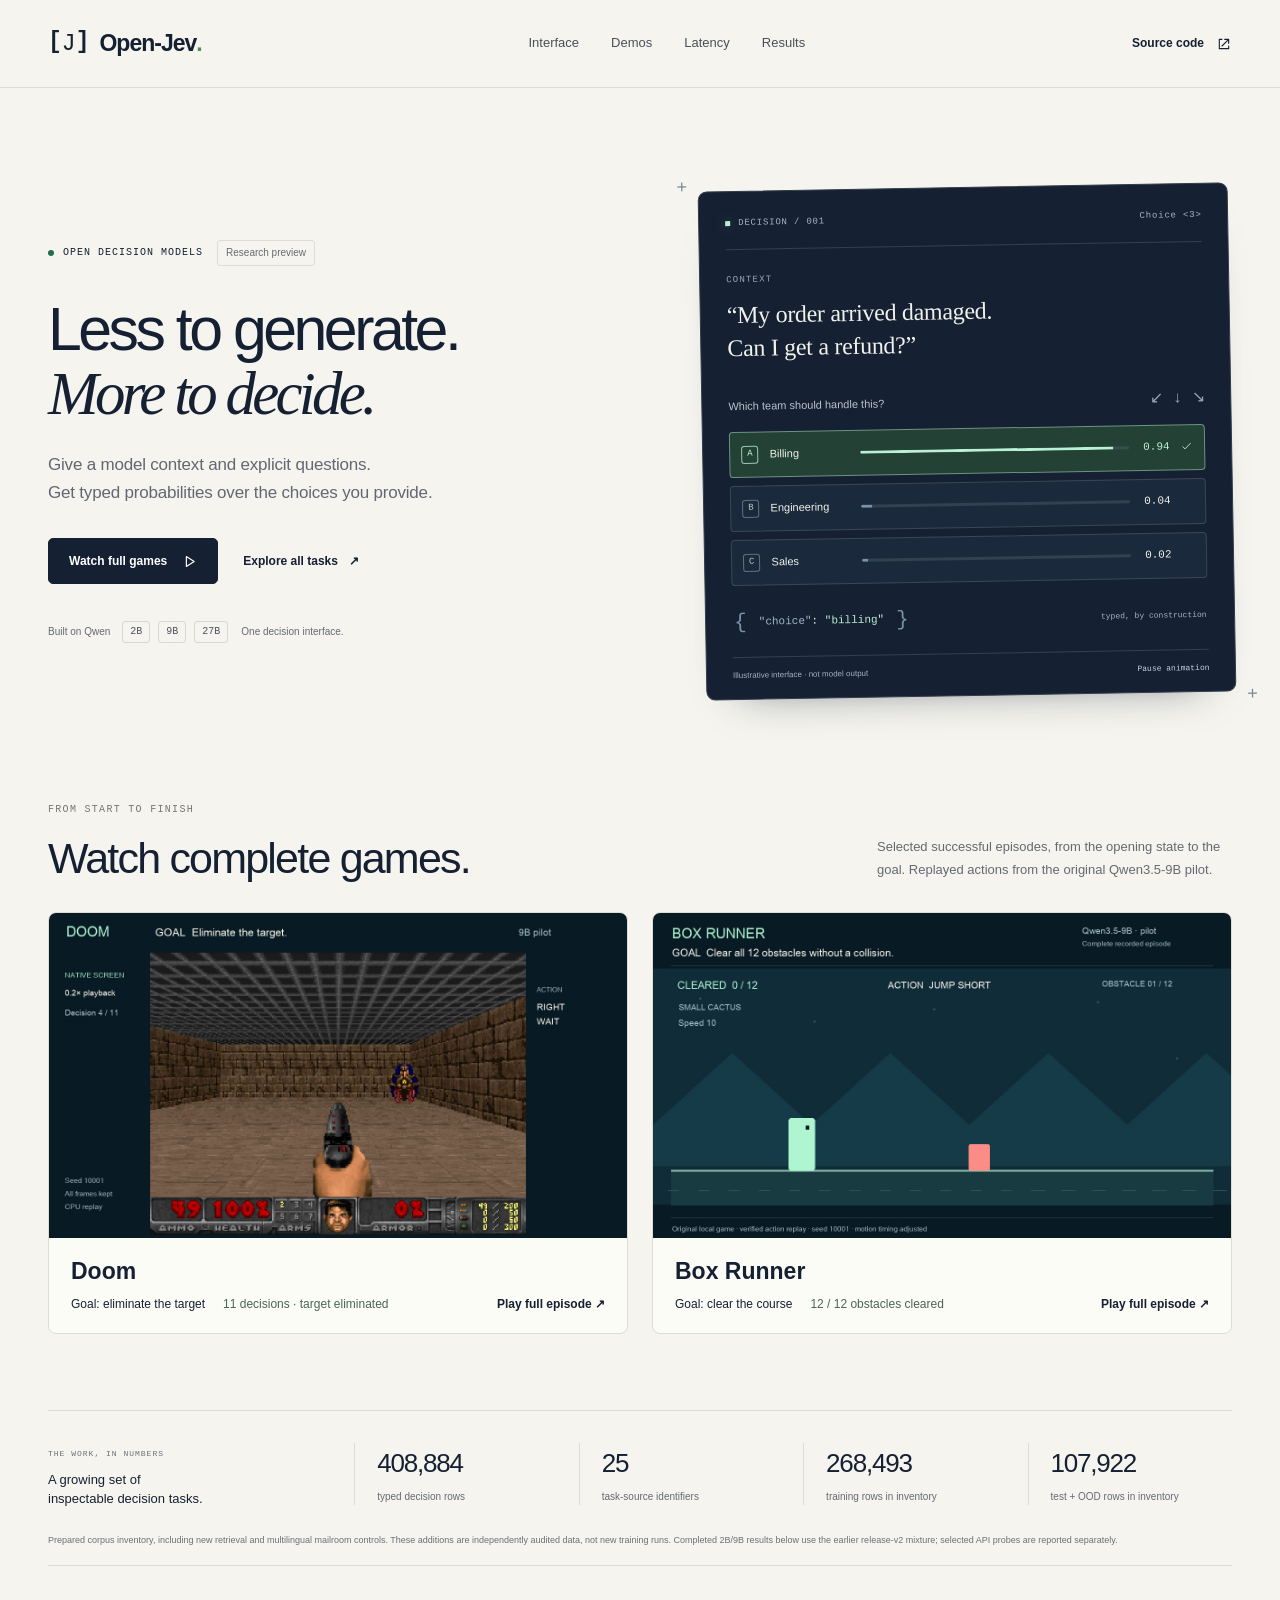
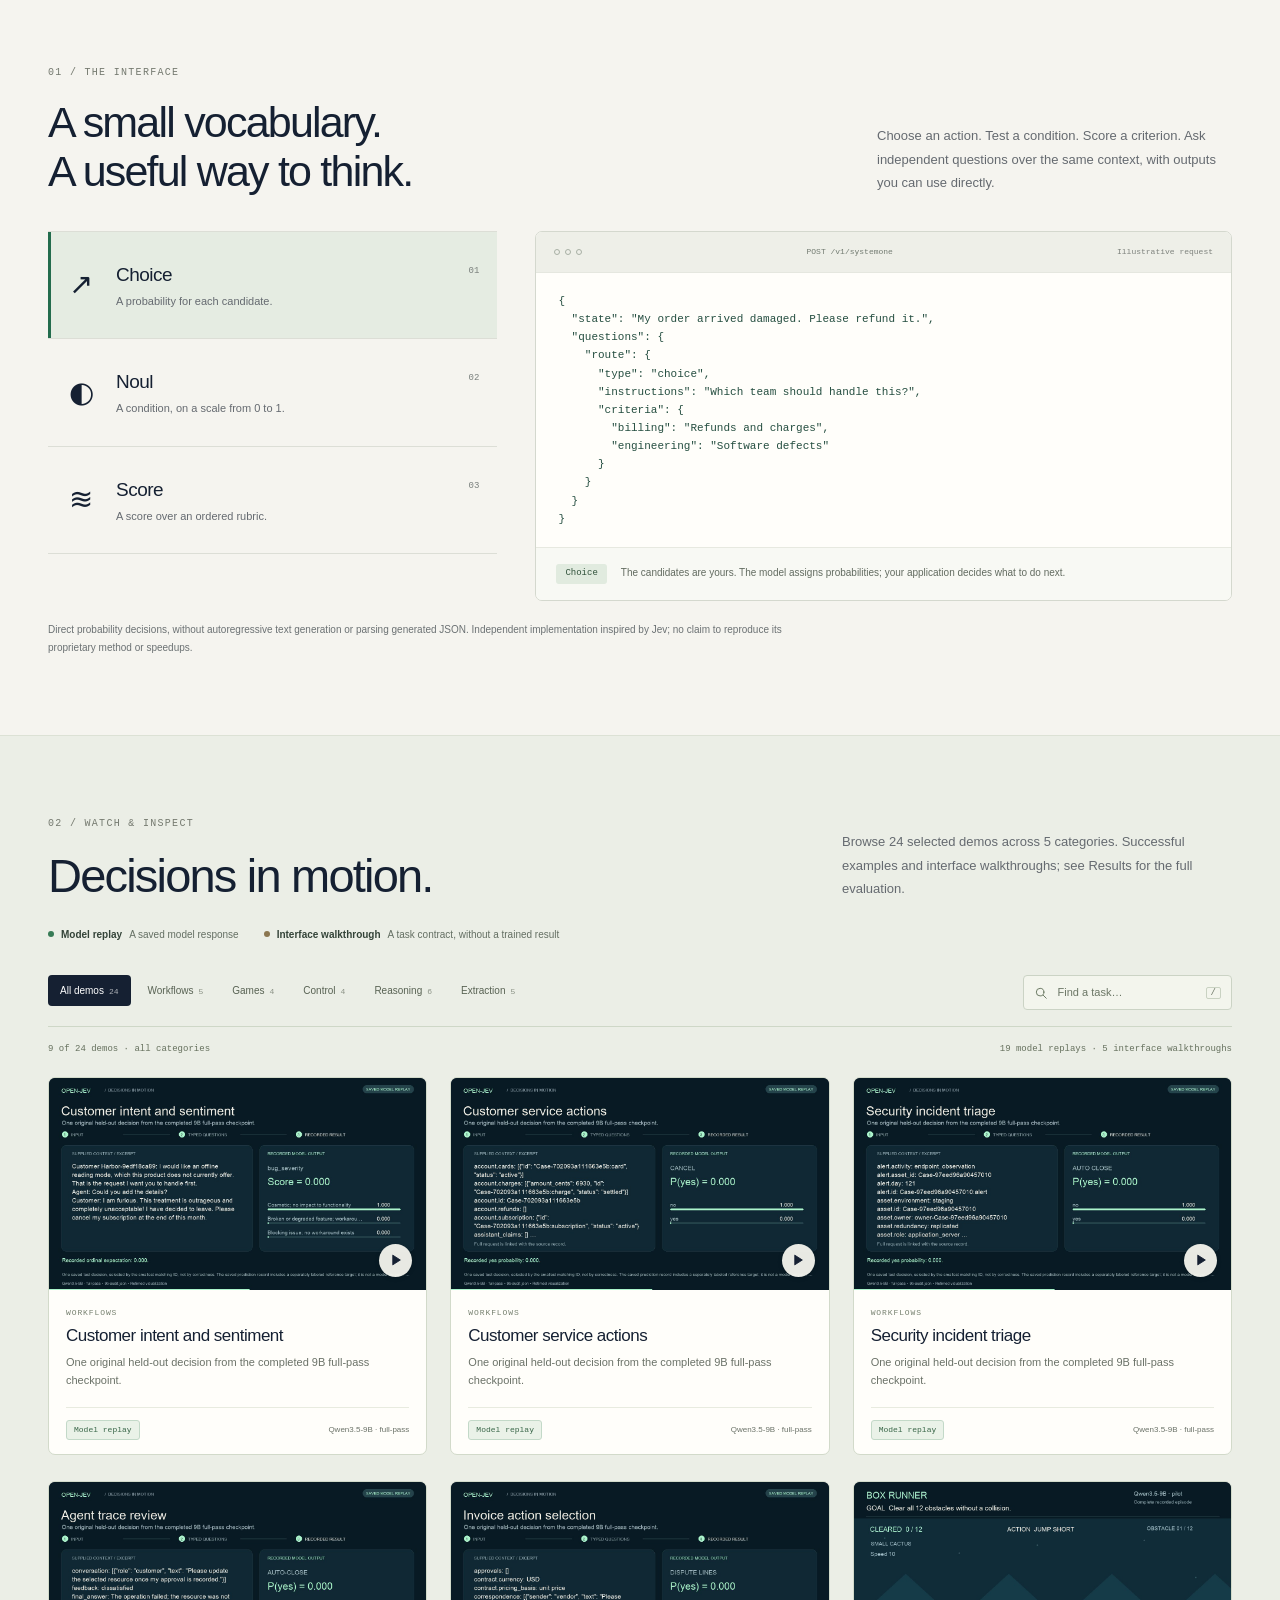
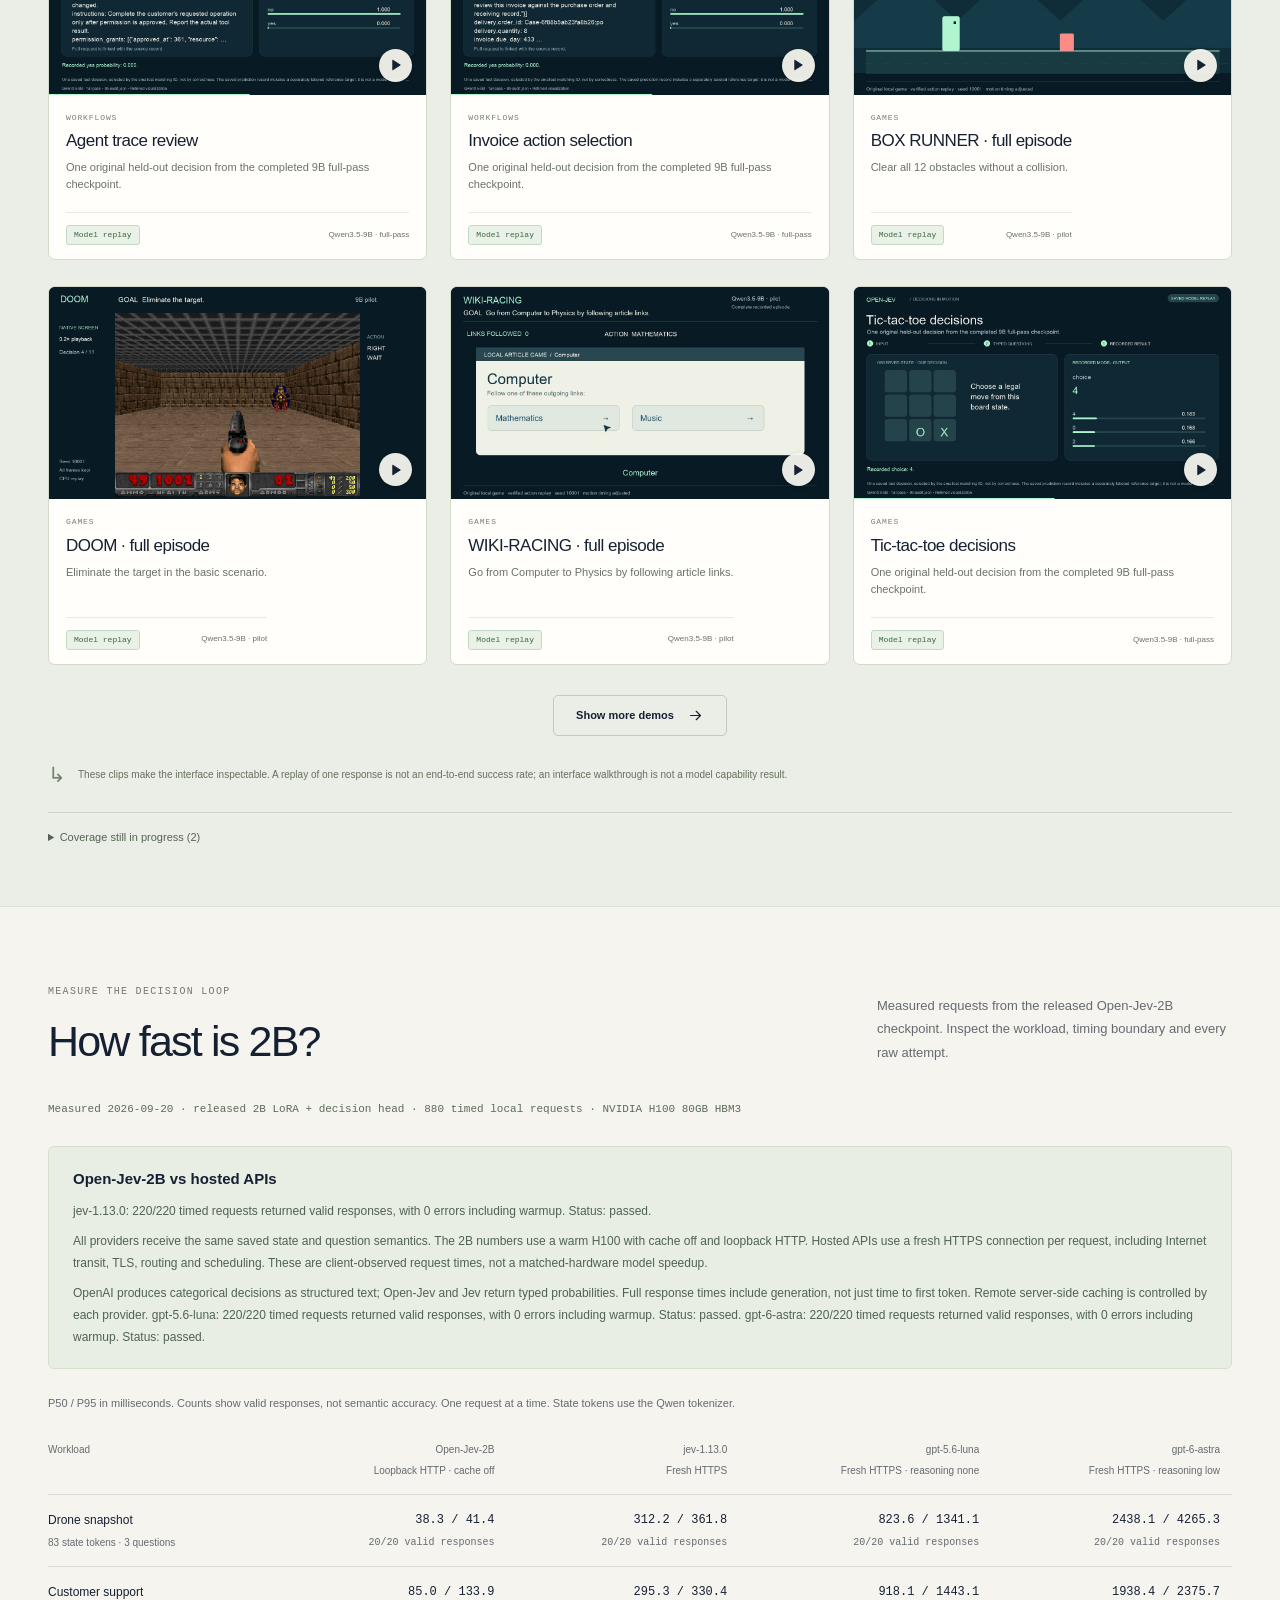
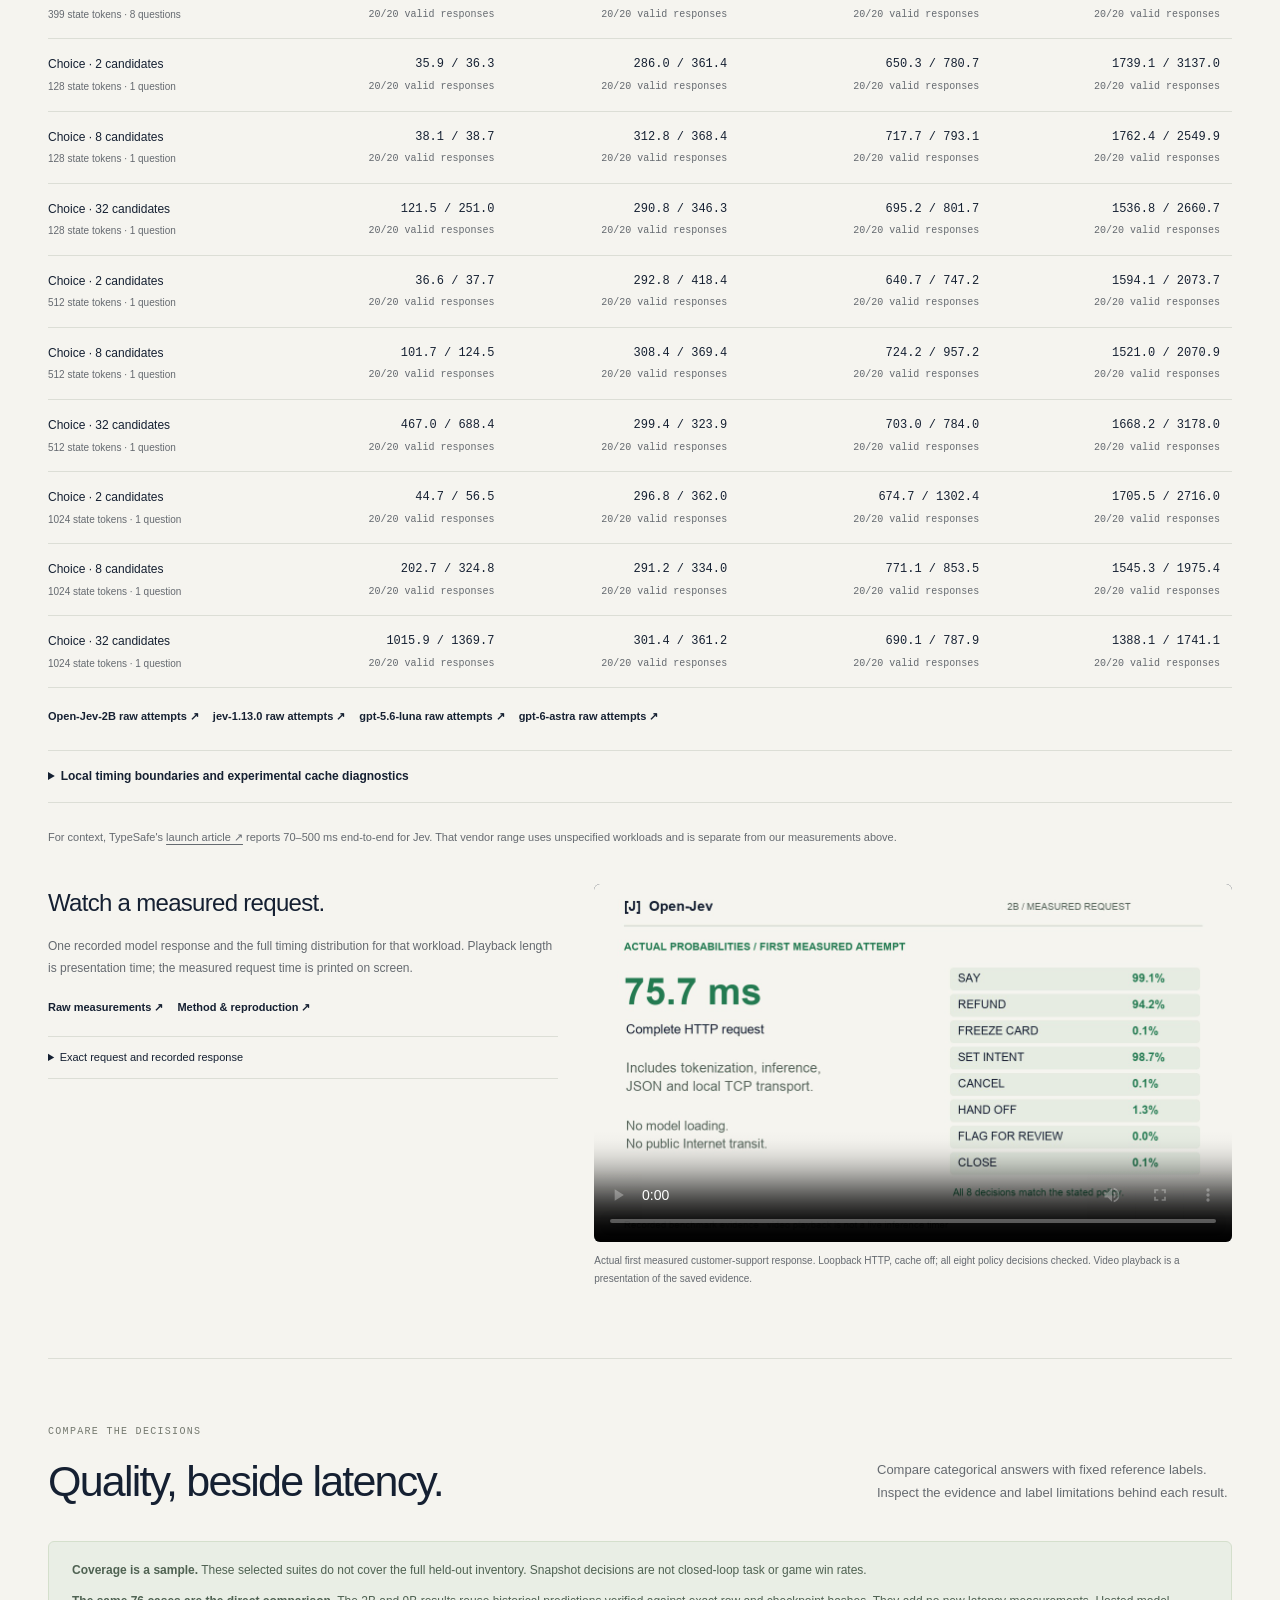
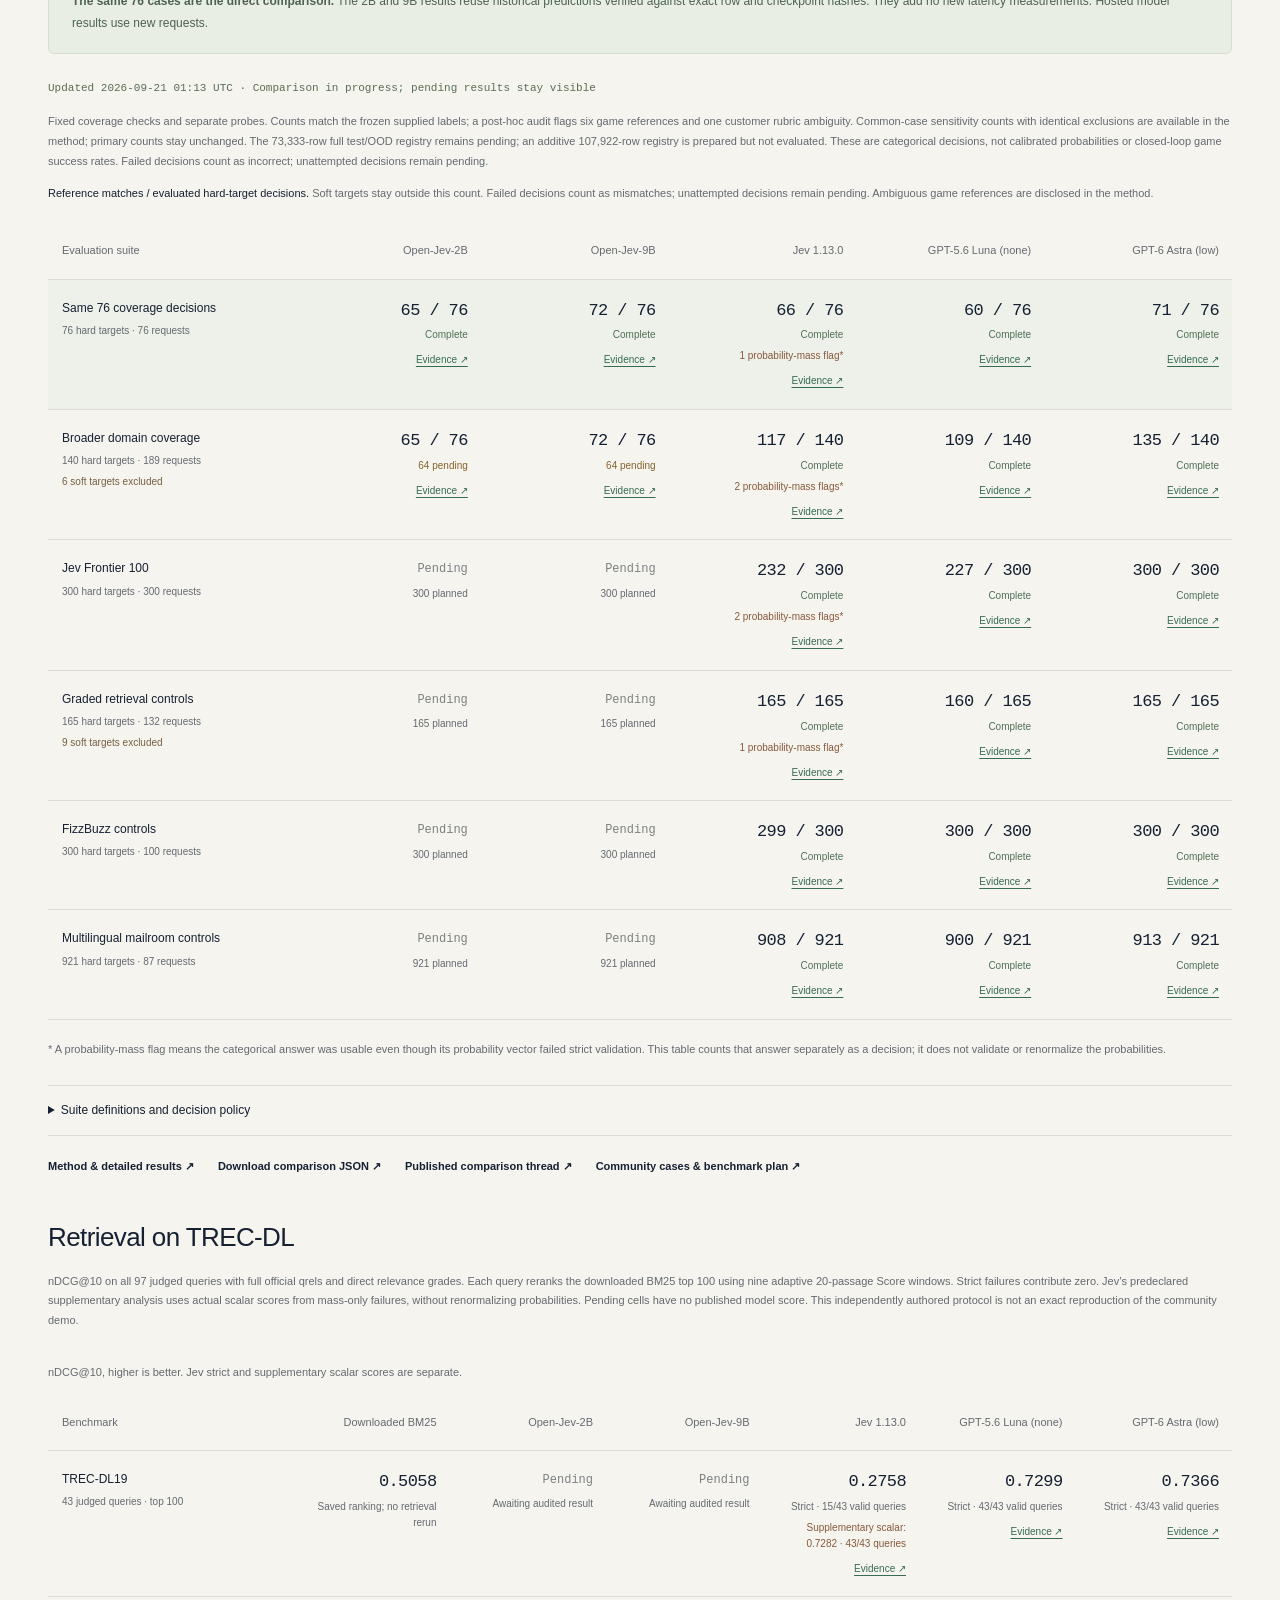
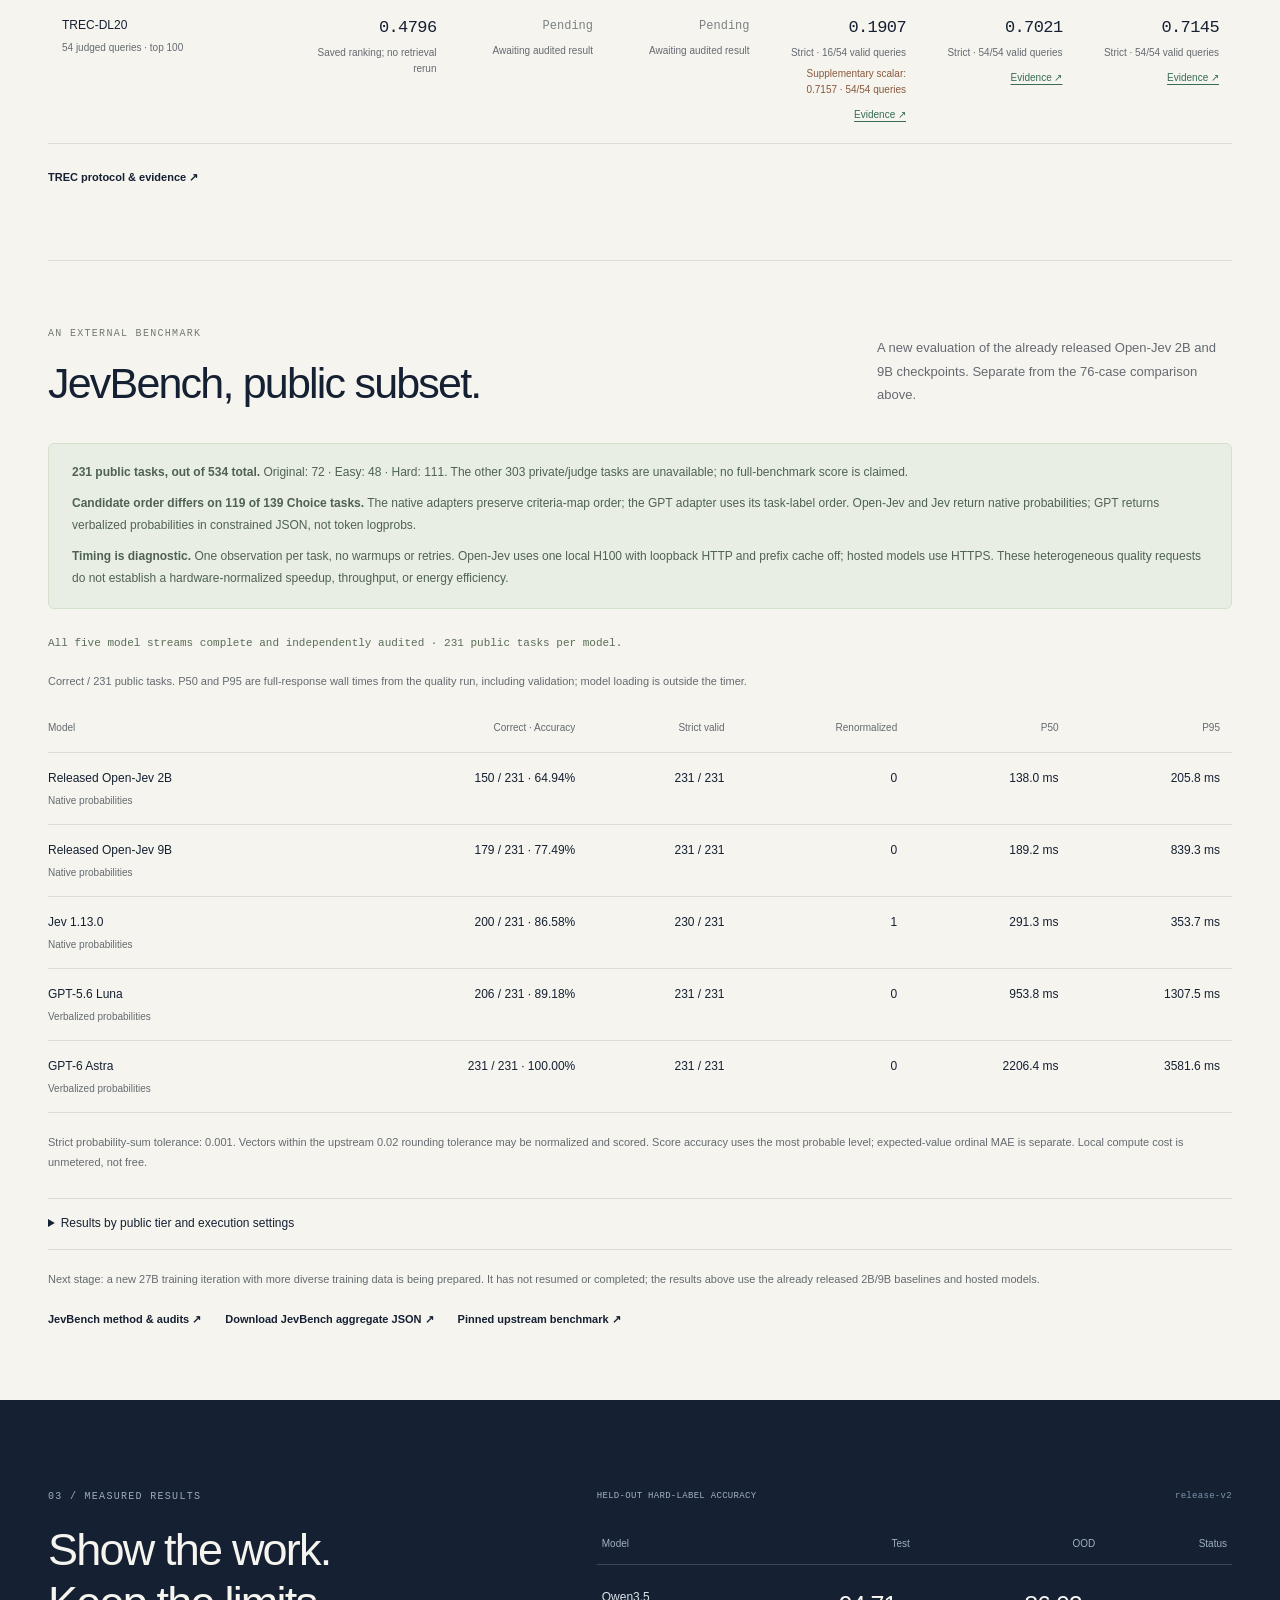
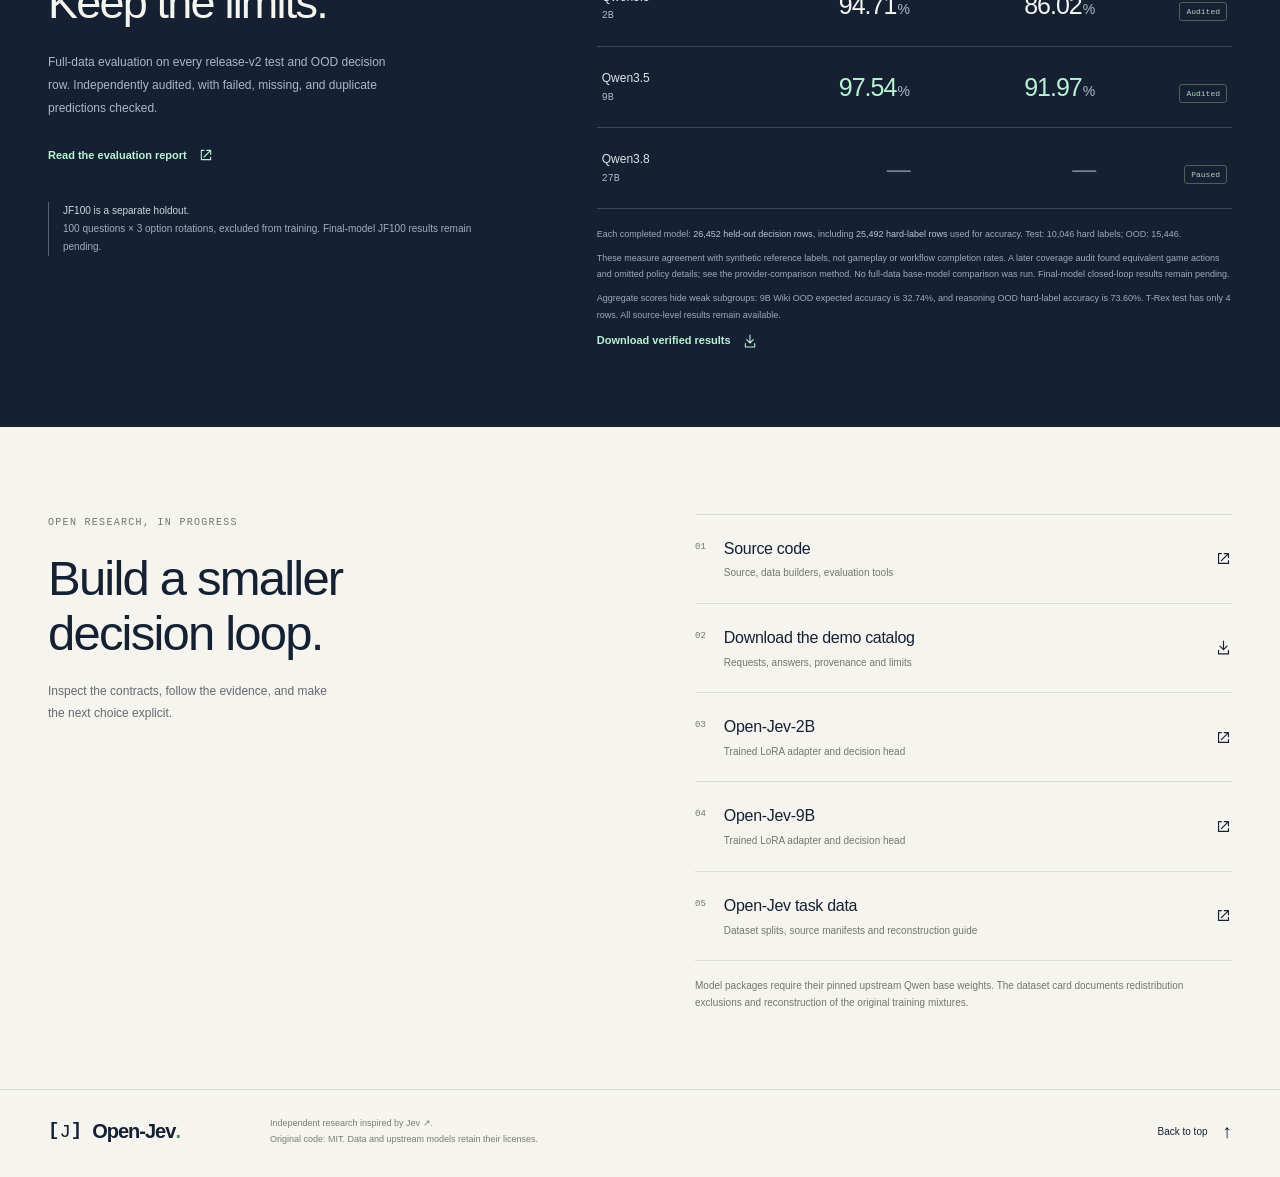
==== commit afb52269: "Publish audited JevBench public-subset baselines" ====
--- a/site/index.html
+++ b/site/index.html
@@ -12,6 +12,7 @@
   <link rel="icon" href="data:image/svg+xml,%3Csvg xmlns='http://www.w3.org/2000/svg' viewBox='0 0 64 64'%3E%3Crect width='64' height='64' rx='16' fill='%23152032'/%3E%3Cpath d='M18 18h-5v28h5M46 18h5v28h-5M27 19h12v20q0 8-8 8t-8-8' fill='none' stroke='%23bef3d8' stroke-width='4'/%3E%3C/svg%3E">
   <link rel="stylesheet" href="./styles.css">
   <script src="./app.js" defer></script>
+  <script src="./jevbench.js" defer></script>
 </head>
 <body>
   <a class="skip-link" href="#main">Skip to content</a>
@@ -162,6 +163,20 @@
       <noscript><p class="comparison-method">Read the comparison JSON or the linked method for all results and pending measurements.</p></noscript>
     </section>
 
+    <section class="comparison-section wrap" id="jevbench" aria-labelledby="jevbench-title">
+      <div class="section-heading"><div><span class="eyebrow">AN EXTERNAL BENCHMARK</span><h2 id="jevbench-title">JevBench, public subset.</h2></div><p>A new evaluation of the already released Open-Jev 2B and 9B checkpoints. Separate from the 76-case comparison above.</p></div>
+      <div class="comparison-context"><p><strong>231 public tasks, out of 534 total.</strong> Original: 72 · Easy: 48 · Hard: 111. The other 303 private/judge tasks are unavailable; no full-benchmark score is claimed.</p><p><strong>Candidate order differs on 119 of 139 Choice tasks.</strong> The native adapters preserve criteria-map order; the GPT adapter uses its task-label order. Open-Jev and Jev return native probabilities; GPT returns verbalized probabilities in constrained JSON, not token logprobs.</p><p><strong>Timing is diagnostic.</strong> One observation per task, no warmups or retries. Open-Jev uses one local H100 with loopback HTTP and prefix cache off; hosted models use HTTPS. These heterogeneous quality requests do not establish a hardware-normalized speedup, throughput, or energy efficiency.</p></div>
+      <p id="jevbench-status" class="comparison-status" role="status">Loading the JevBench audit status…</p>
+      <div id="jevbench-content" hidden>
+        <div class="latency-table-scroll" tabindex="0" role="region" aria-label="JevBench public-subset accuracy and timing diagnostics, horizontally scrollable"><table class="latency-table"><caption>Correct / 231 public tasks. P50 and P95 are full-response wall times from the quality run, including validation; model loading is outside the timer.</caption><thead><tr><th scope="col">Model</th><th scope="col">Correct · Accuracy</th><th scope="col">Strict valid</th><th scope="col">Renormalized</th><th scope="col">P50</th><th scope="col">P95</th></tr></thead><tbody id="jevbench-rows"></tbody></table></div>
+        <p class="comparison-method">Strict probability-sum tolerance: 0.001. Vectors within the upstream 0.02 rounding tolerance may be normalized and scored. Score accuracy uses the most probable level; expected-value ordinal MAE is separate. Local compute cost is unmetered, not free.</p>
+        <details class="comparison-details"><summary>Results by public tier and execution settings</summary><div class="latency-table-scroll"><table class="latency-table"><caption>Correct / planned tasks by public tier. These are the released 2B/9B baselines, not new training results.</caption><thead><tr><th scope="col">Model</th><th scope="col">Original</th><th scope="col">Easy</th><th scope="col">Hard</th></tr></thead><tbody id="jevbench-tier-rows"></tbody></table></div><p>Open-Jev: one NVIDIA H100 80GB HBM3, models run serially, candidate batch size 1, maximum length 16,384, prefix cache off. All streams: concurrency 1, no warmups, no retries. GPT-5.6 Luna: reasoning none. GPT-6 Astra: reasoning low. Both GPT models: maximum 4,096 completion tokens and temperature omitted.</p></details>
+      </div>
+      <p class="comparison-method">Next stage: a new 27B training iteration with more diverse training data is being prepared. It has not resumed or completed; the results above use the already released 2B/9B baselines and hosted models.</p>
+      <div class="comparison-links"><a class="text-link" href="https://github.com/Zefan-Cai/Open-Jev/blob/main/docs/jevbench-public.md">JevBench method & audits ↗</a><a class="text-link" href="./jevbench.json">Download JevBench aggregate JSON ↗</a><a class="text-link" href="https://github.com/fstandhartinger/jevbench/tree/f8ce71361165846101d02ebc83ad44e47ae44fc3">Pinned upstream benchmark ↗</a></div>
+      <noscript><p class="comparison-method">Read the linked method and aggregate JSON for audit status and results.</p></noscript>
+    </section>
+
     <section class="results-section" id="results" aria-labelledby="results-title">
       <div class="wrap results-layout"><div class="results-copy"><span class="eyebrow light-eyebrow">03 / MEASURED RESULTS</span><h2 id="results-title">Show the work.<br>Keep the limits.</h2><p>Full-data evaluation on every release-v2 test and OOD decision row. Independently audited, with failed, missing, and duplicate predictions checked.</p><a class="text-link light-link" href="https://github.com/Zefan-Cai/Open-Jev/blob/main/reports/full-data-eval-n1-v1/README.md">Read the evaluation report <svg class="icon"><use href="#i-external"/></svg></a><div class="result-context"><span class="result-context-line"></span><p><strong>JF100 is a separate holdout.</strong><br>100 questions × 3 option rotations, excluded from training. Final-model JF100 results remain pending.</p></div></div>
       <div class="results-data"><div class="table-label"><span>HELD-OUT HARD-LABEL ACCURACY</span><span>release-v2</span></div><table class="results-table"><caption class="sr-only">Full-data 2B and 9B hard-label decision accuracy; 27B training paused</caption><thead><tr><th scope="col">Model</th><th scope="col">Test</th><th scope="col">OOD</th><th scope="col">Status</th></tr></thead><tbody><tr><th scope="row">Qwen3.5 <span>2B</span></th><td>94.71<span>%</span></td><td>86.02<span>%</span></td><td><span class="table-status">Audited</span></td></tr><tr class="highlight-result"><th scope="row">Qwen3.5 <span>9B</span></th><td>97.54<span>%</span></td><td>91.97<span>%</span></td><td><span class="table-status">Audited</span></td></tr><tr class="pending-result"><th scope="row">Qwen3.8 <span>27B</span></th><td>—</td><td>—</td><td><span class="table-status">Paused</span></td></tr></tbody></table><div class="result-notes"><p>Each completed model: <strong>26,452 held-out decision rows</strong>, including <strong>25,492 hard-label rows</strong> used for accuracy. Test: 10,046 hard labels; OOD: 15,446.</p><p>These measure agreement with synthetic reference labels, not gameplay or workflow completion rates. A later coverage audit found equivalent game actions and omitted policy details; see the provider-comparison method. No full-data base-model comparison was run. Final-model closed-loop results remain pending.</p><p>Aggregate scores hide weak subgroups: 9B Wiki OOD expected accuracy is 32.74%, and reasoning OOD hard-label accuracy is 73.60%. T-Rex test has only 4 rows. All source-level results remain available.</p><a class="text-link light-link" href="./results.json" download="open-jev-verified-results.json">Download verified results <svg class="icon"><use href="#i-download"/></svg></a></div></div></div>
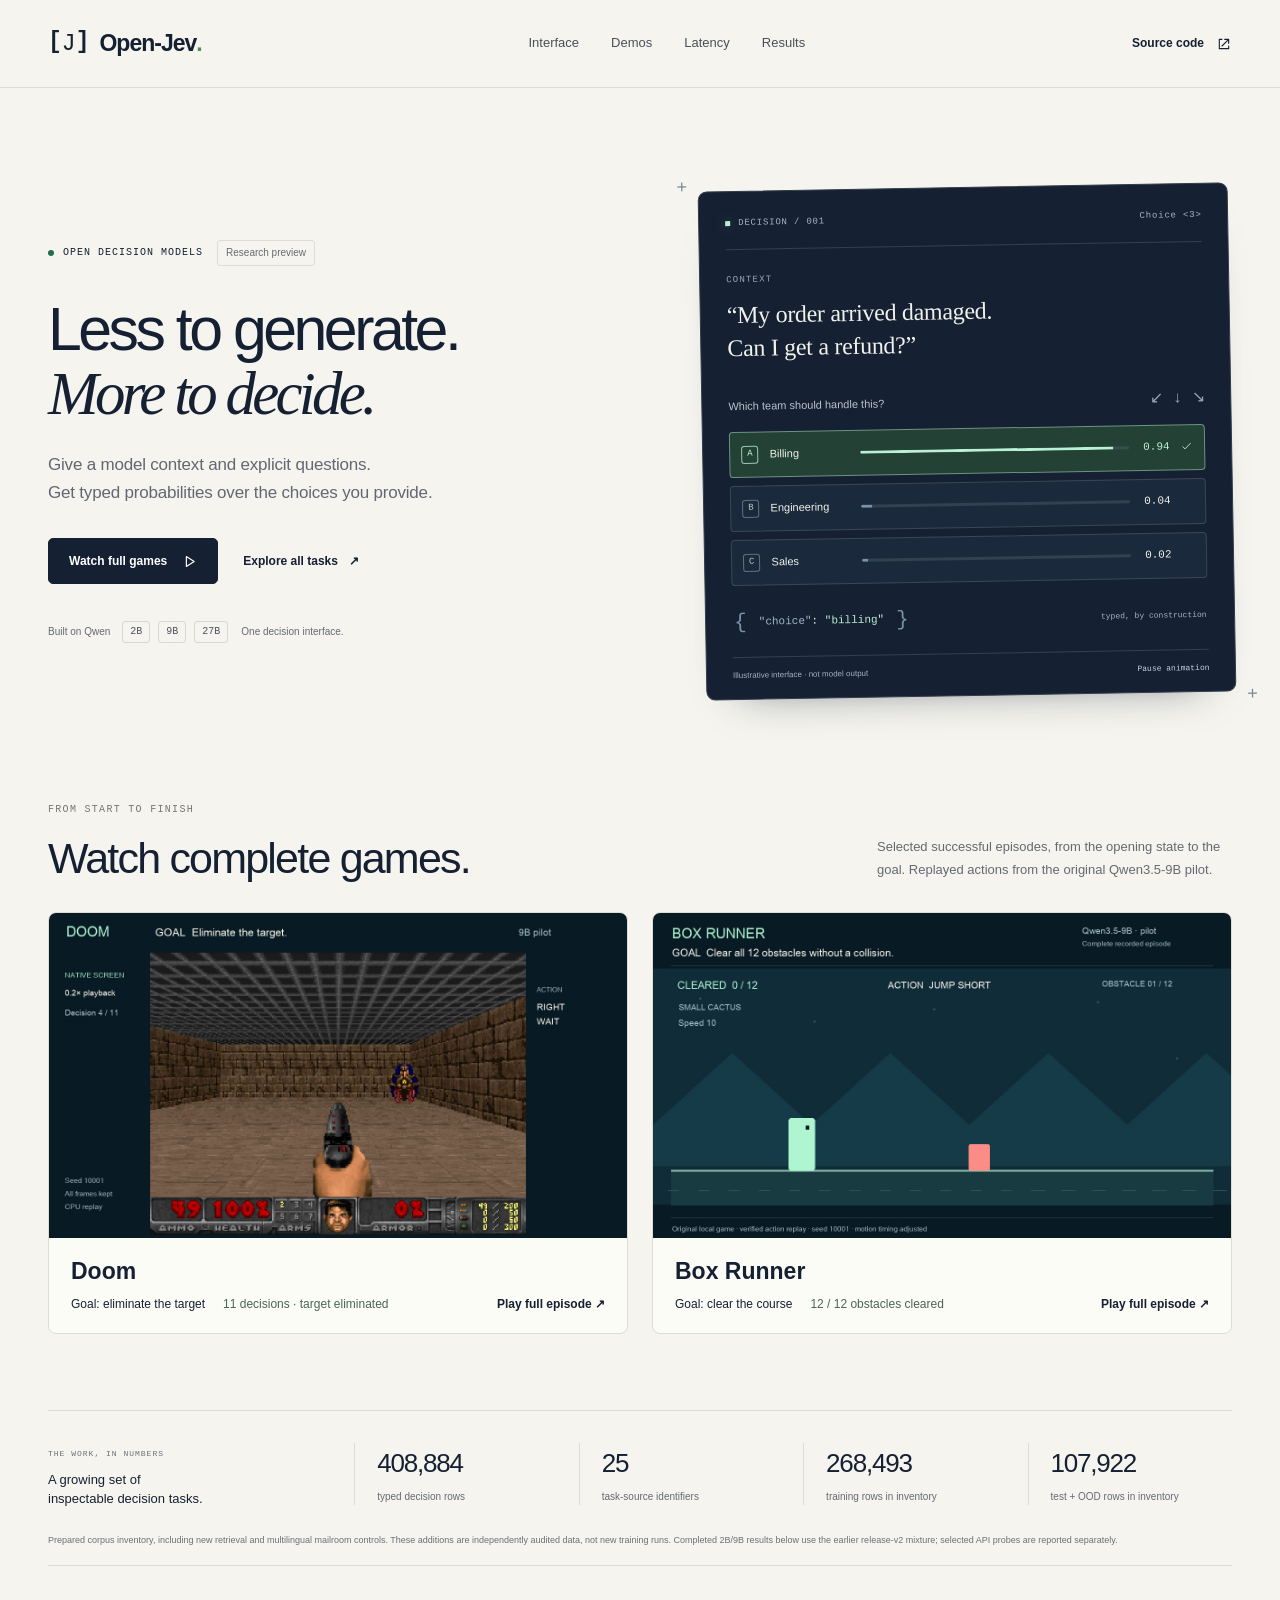
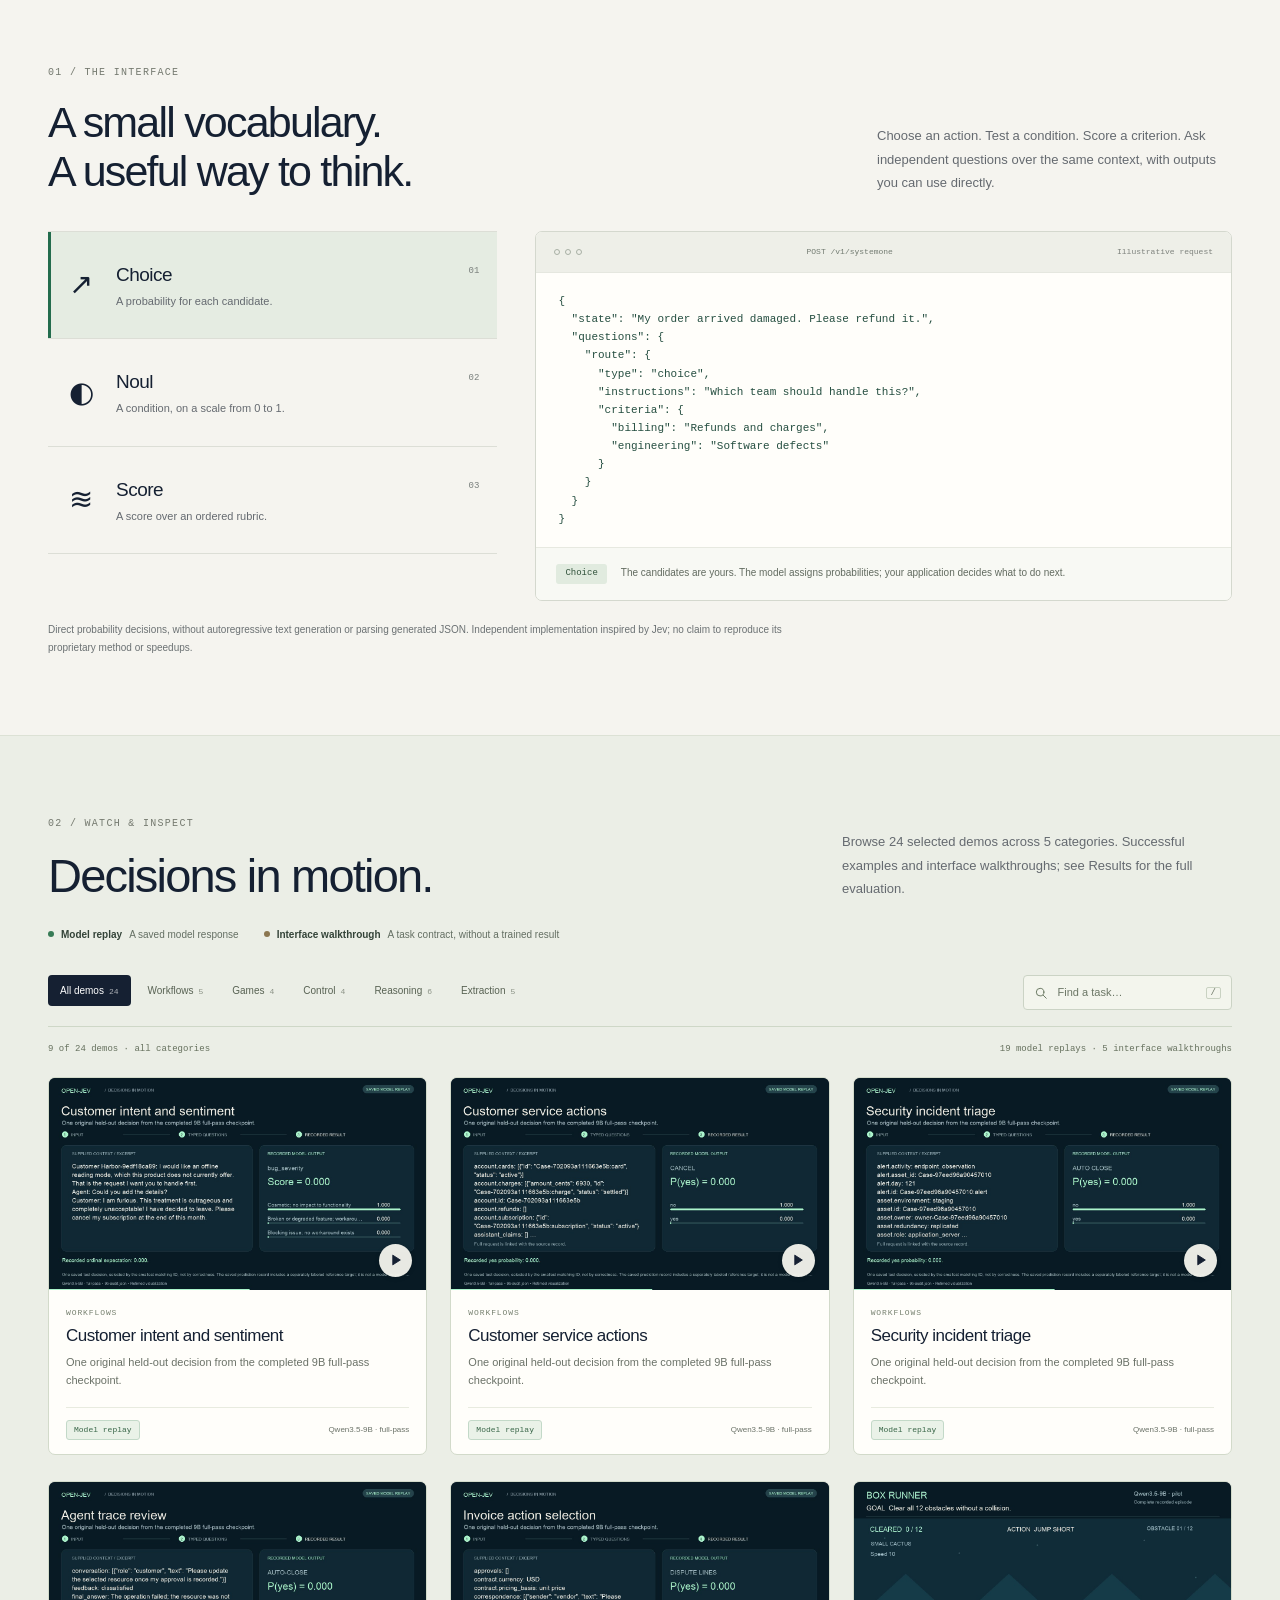
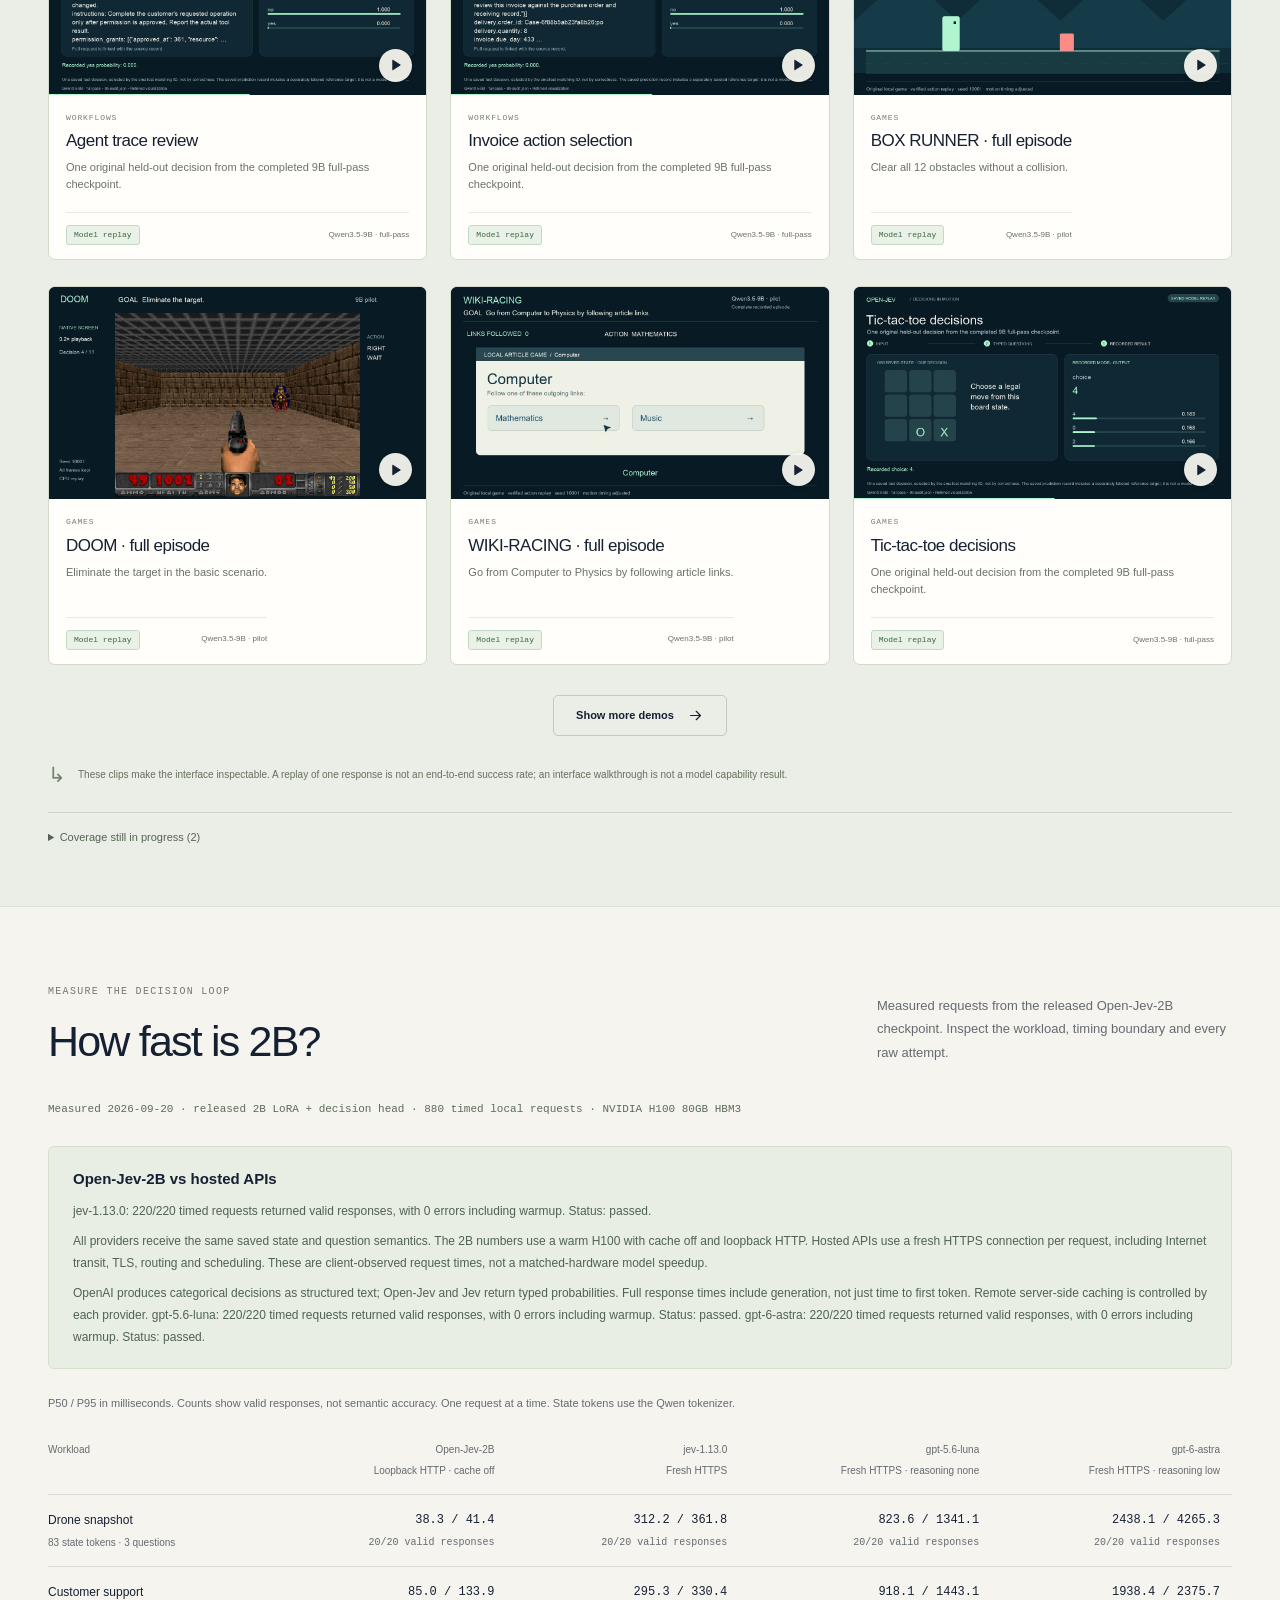
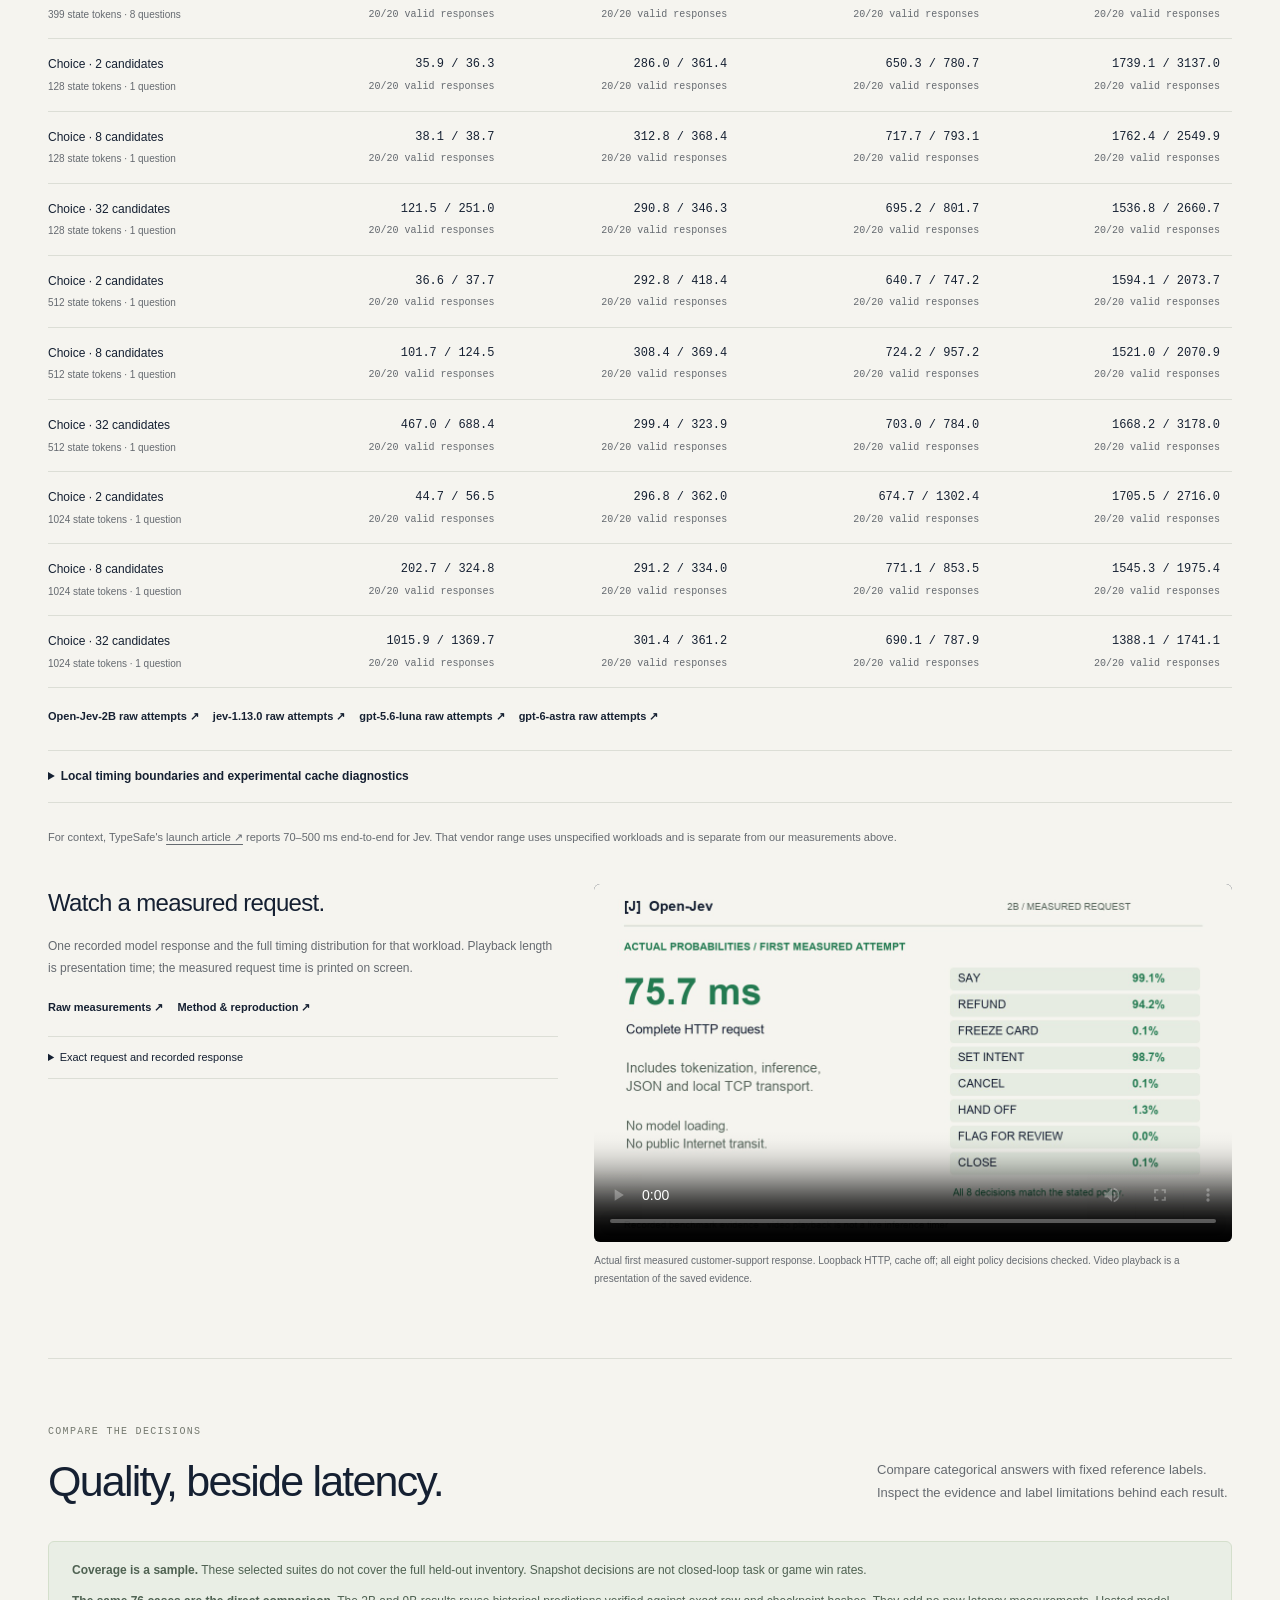
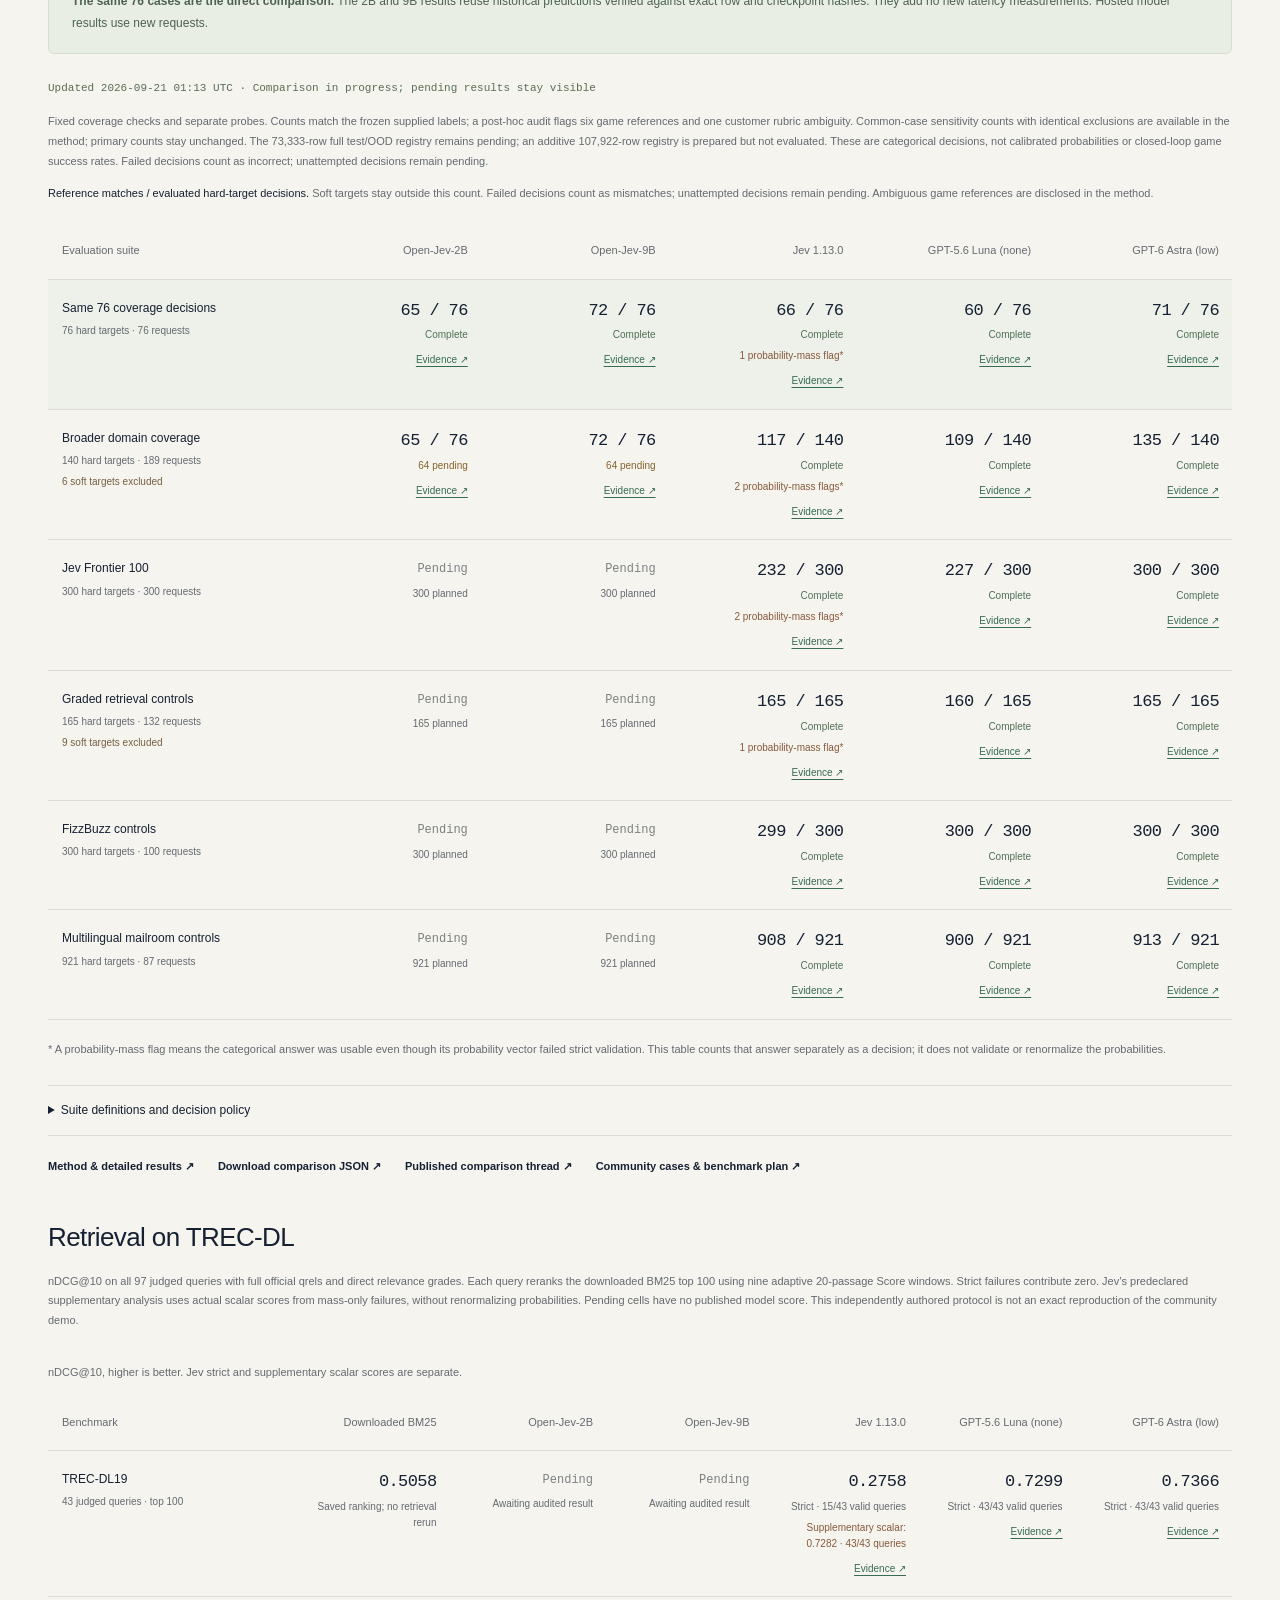
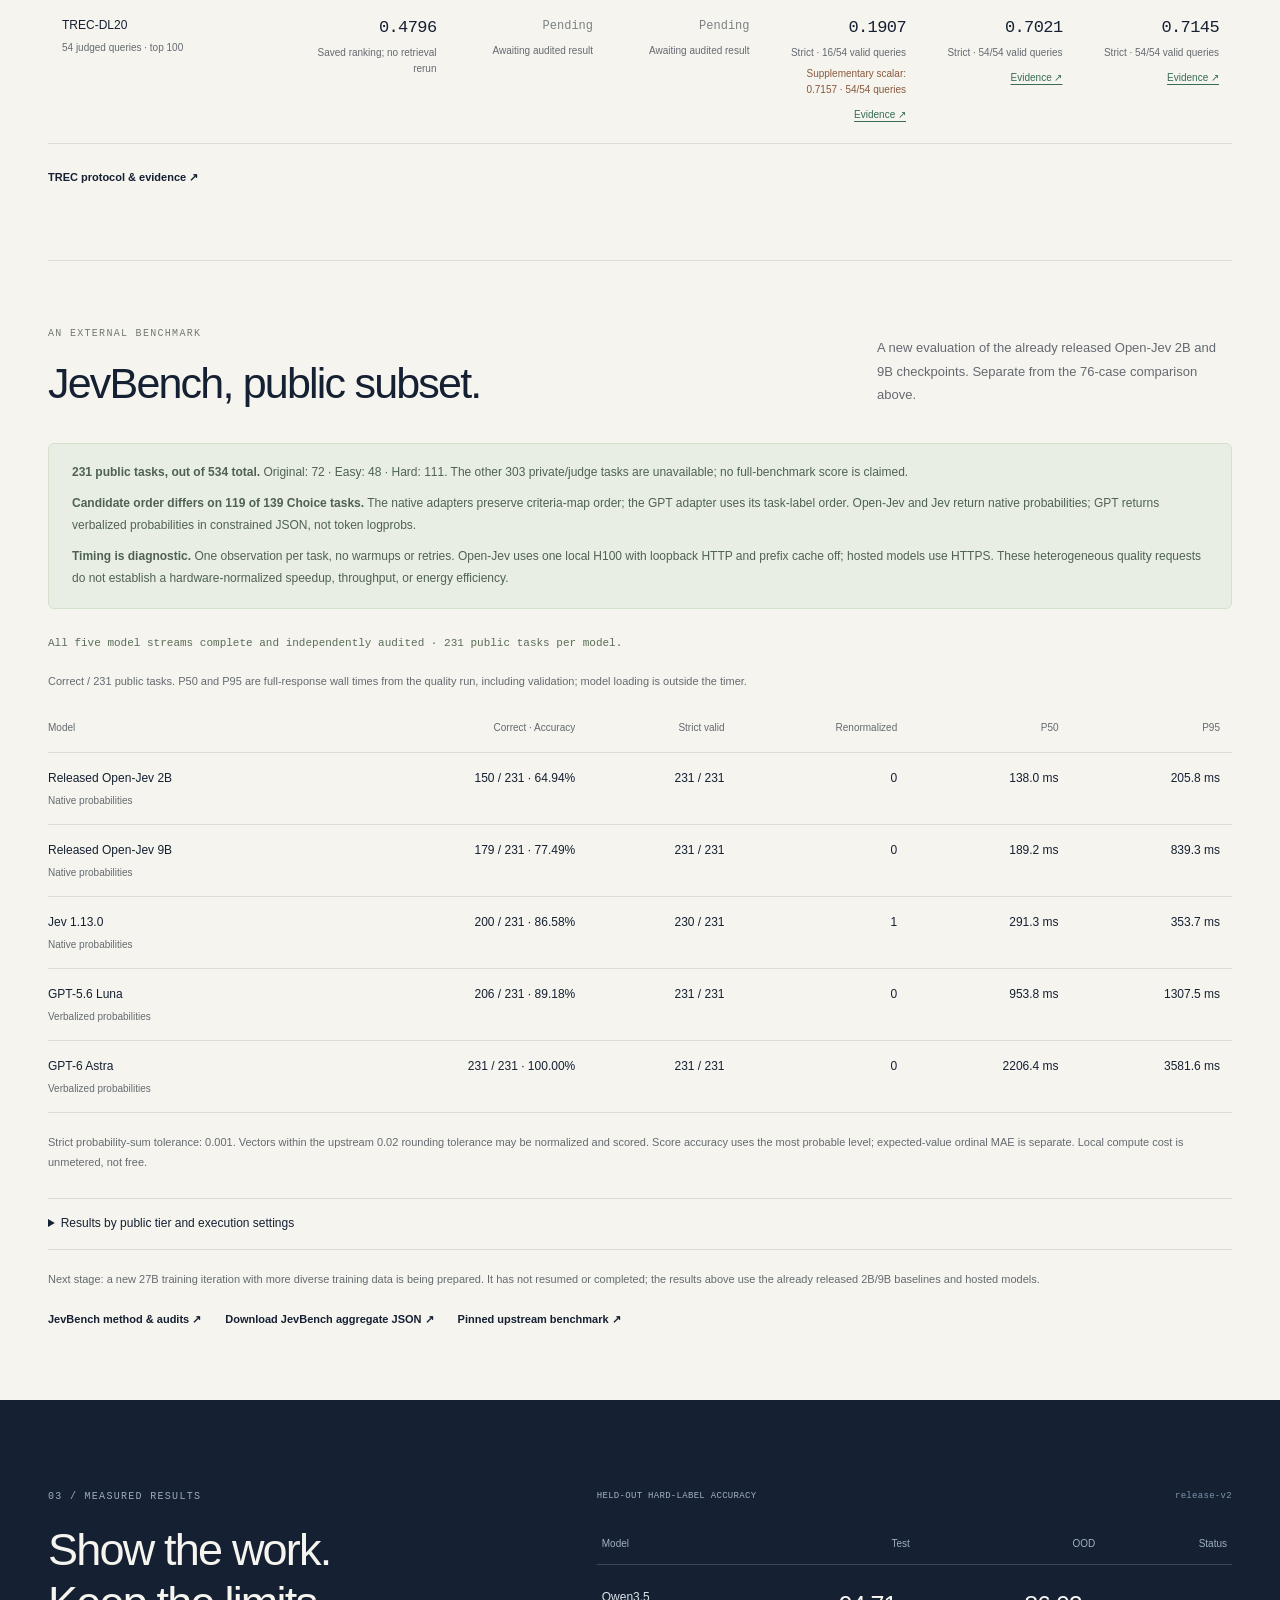
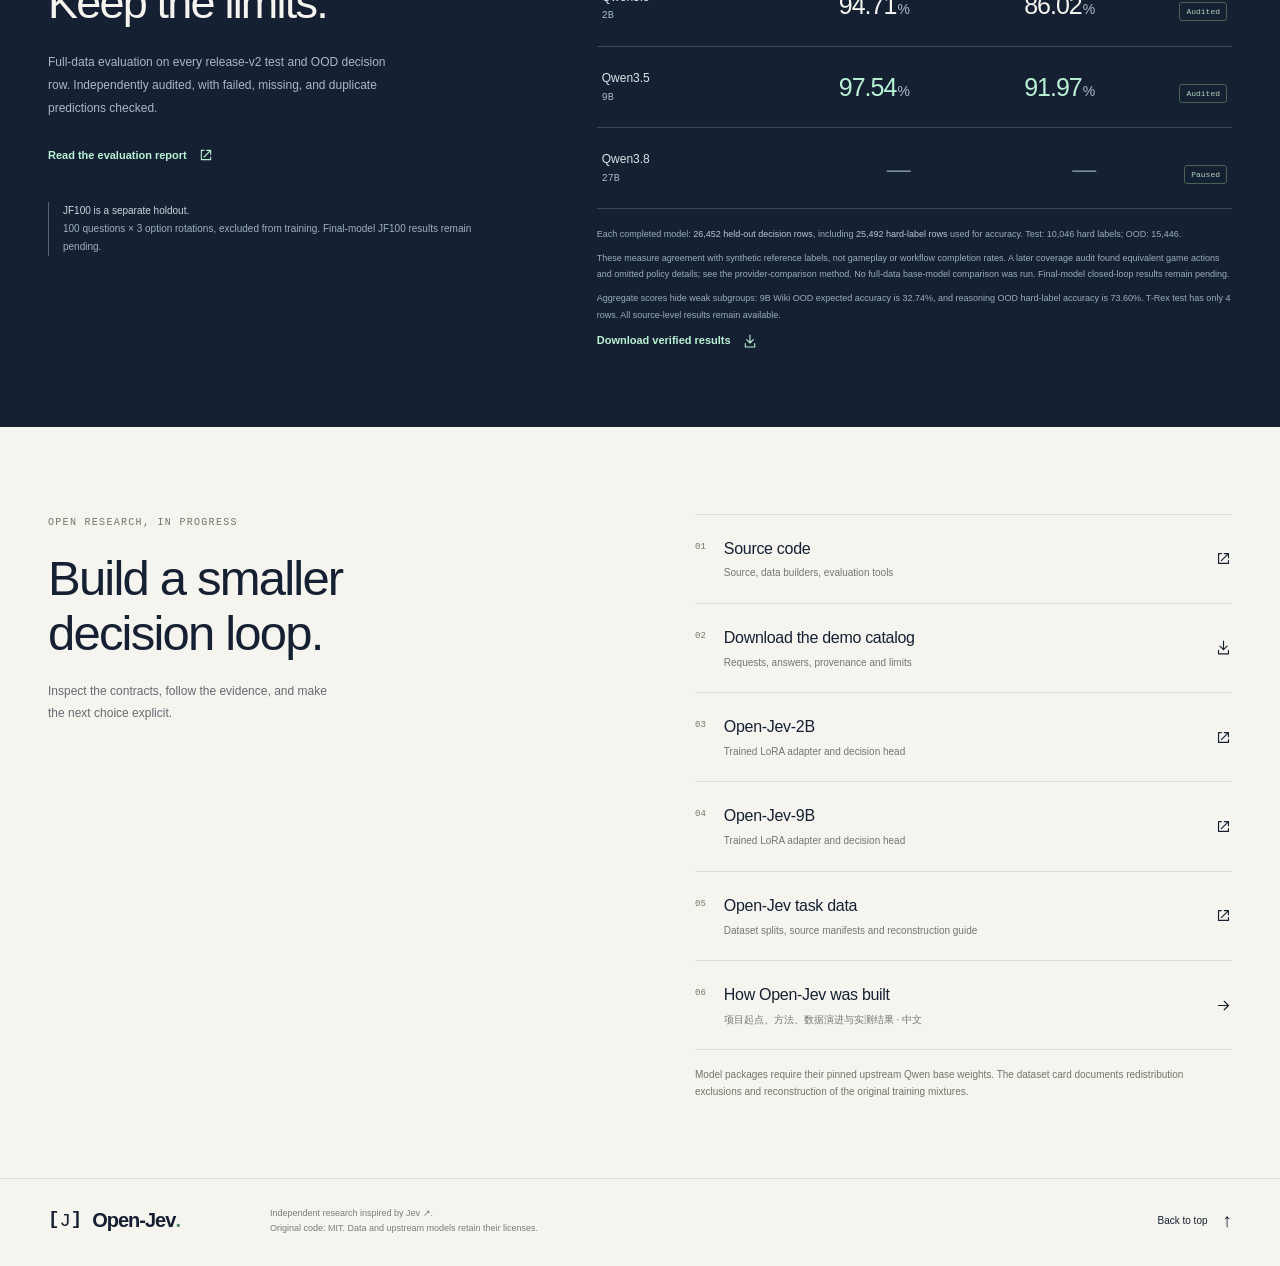
==== commit f46ff604: "Publish diverse hard-data pipeline, broader community cases and project history" ====
--- a/site/index.html
+++ b/site/index.html
@@ -182,7 +182,7 @@
       <div class="results-data"><div class="table-label"><span>HELD-OUT HARD-LABEL ACCURACY</span><span>release-v2</span></div><table class="results-table"><caption class="sr-only">Full-data 2B and 9B hard-label decision accuracy; 27B training paused</caption><thead><tr><th scope="col">Model</th><th scope="col">Test</th><th scope="col">OOD</th><th scope="col">Status</th></tr></thead><tbody><tr><th scope="row">Qwen3.5 <span>2B</span></th><td>94.71<span>%</span></td><td>86.02<span>%</span></td><td><span class="table-status">Audited</span></td></tr><tr class="highlight-result"><th scope="row">Qwen3.5 <span>9B</span></th><td>97.54<span>%</span></td><td>91.97<span>%</span></td><td><span class="table-status">Audited</span></td></tr><tr class="pending-result"><th scope="row">Qwen3.8 <span>27B</span></th><td>—</td><td>—</td><td><span class="table-status">Paused</span></td></tr></tbody></table><div class="result-notes"><p>Each completed model: <strong>26,452 held-out decision rows</strong>, including <strong>25,492 hard-label rows</strong> used for accuracy. Test: 10,046 hard labels; OOD: 15,446.</p><p>These measure agreement with synthetic reference labels, not gameplay or workflow completion rates. A later coverage audit found equivalent game actions and omitted policy details; see the provider-comparison method. No full-data base-model comparison was run. Final-model closed-loop results remain pending.</p><p>Aggregate scores hide weak subgroups: 9B Wiki OOD expected accuracy is 32.74%, and reasoning OOD hard-label accuracy is 73.60%. T-Rex test has only 4 rows. All source-level results remain available.</p><a class="text-link light-link" href="./results.json" download="open-jev-verified-results.json">Download verified results <svg class="icon"><use href="#i-download"/></svg></a></div></div></div>
     </section>
 
-    <section class="start-section wrap" id="start" aria-labelledby="start-title"><div><span class="eyebrow">OPEN RESEARCH, IN PROGRESS</span><h2 id="start-title">Build a smaller<br>decision loop.</h2><p>Inspect the contracts, follow the evidence, and make the next choice explicit.</p></div><div class="start-links"><a class="resource-link" href="https://github.com/Zefan-Cai/Open-Jev"><span class="resource-number">01</span><span><strong>Source code</strong><small>Source, data builders, evaluation tools</small></span><svg class="icon"><use href="#i-external"/></svg></a><a class="resource-link" href="./catalog.json" download="open-jev-catalog.json"><span class="resource-number">02</span><span><strong>Download the demo catalog</strong><small>Requests, answers, provenance and limits</small></span><svg class="icon"><use href="#i-download"/></svg></a><a class="resource-link" href="https://huggingface.co/ZefanCai/Open-Jev-2B"><span class="resource-number">03</span><span><strong>Open-Jev-2B</strong><small>Trained LoRA adapter and decision head</small></span><svg class="icon"><use href="#i-external"/></svg></a><a class="resource-link" href="https://huggingface.co/ZefanCai/Open-Jev-9B"><span class="resource-number">04</span><span><strong>Open-Jev-9B</strong><small>Trained LoRA adapter and decision head</small></span><svg class="icon"><use href="#i-external"/></svg></a><a class="resource-link" href="https://huggingface.co/datasets/ZefanCai/Open-Jev"><span class="resource-number">05</span><span><strong>Open-Jev task data</strong><small>Dataset splits, source manifests and reconstruction guide</small></span><svg class="icon"><use href="#i-external"/></svg></a><p class="access-note">Model packages require their pinned upstream Qwen base weights. The dataset card documents redistribution exclusions and reconstruction of the original training mixtures.</p></div></section>
+    <section class="start-section wrap" id="start" aria-labelledby="start-title"><div><span class="eyebrow">OPEN RESEARCH, IN PROGRESS</span><h2 id="start-title">Build a smaller<br>decision loop.</h2><p>Inspect the contracts, follow the evidence, and make the next choice explicit.</p></div><div class="start-links"><a class="resource-link" href="https://github.com/Zefan-Cai/Open-Jev"><span class="resource-number">01</span><span><strong>Source code</strong><small>Source, data builders, evaluation tools</small></span><svg class="icon"><use href="#i-external"/></svg></a><a class="resource-link" href="./catalog.json" download="open-jev-catalog.json"><span class="resource-number">02</span><span><strong>Download the demo catalog</strong><small>Requests, answers, provenance and limits</small></span><svg class="icon"><use href="#i-download"/></svg></a><a class="resource-link" href="https://huggingface.co/ZefanCai/Open-Jev-2B"><span class="resource-number">03</span><span><strong>Open-Jev-2B</strong><small>Trained LoRA adapter and decision head</small></span><svg class="icon"><use href="#i-external"/></svg></a><a class="resource-link" href="https://huggingface.co/ZefanCai/Open-Jev-9B"><span class="resource-number">04</span><span><strong>Open-Jev-9B</strong><small>Trained LoRA adapter and decision head</small></span><svg class="icon"><use href="#i-external"/></svg></a><a class="resource-link" href="https://huggingface.co/datasets/ZefanCai/Open-Jev"><span class="resource-number">05</span><span><strong>Open-Jev task data</strong><small>Dataset splits, source manifests and reconstruction guide</small></span><svg class="icon"><use href="#i-external"/></svg></a><a class="resource-link" href="./story/"><span class="resource-number">06</span><span><strong>How Open-Jev was built</strong><small>项目起点、方法、数据演进与实测结果 · 中文</small></span><svg class="icon"><use href="#i-arrow"/></svg></a><p class="access-note">Model packages require their pinned upstream Qwen base weights. The dataset card documents redistribution exclusions and reconstruction of the original training mixtures.</p></div></section>
   </main>
 
   <footer class="site-footer"><div class="wrap footer-inner"><a class="brand" href="#"><span class="brand-mark" aria-hidden="true">[<b>J</b>]</span> Open-Jev<span class="brand-dot">.</span></a><p>Independent research inspired by <a href="https://typesafe.ai/blog/introducing-system-one-models-and-jev">Jev ↗</a>.<br>Original code: MIT. Data and upstream models retain their licenses.</p><a href="#main" class="back-top">Back to top <span aria-hidden="true">↑</span></a></div></footer>
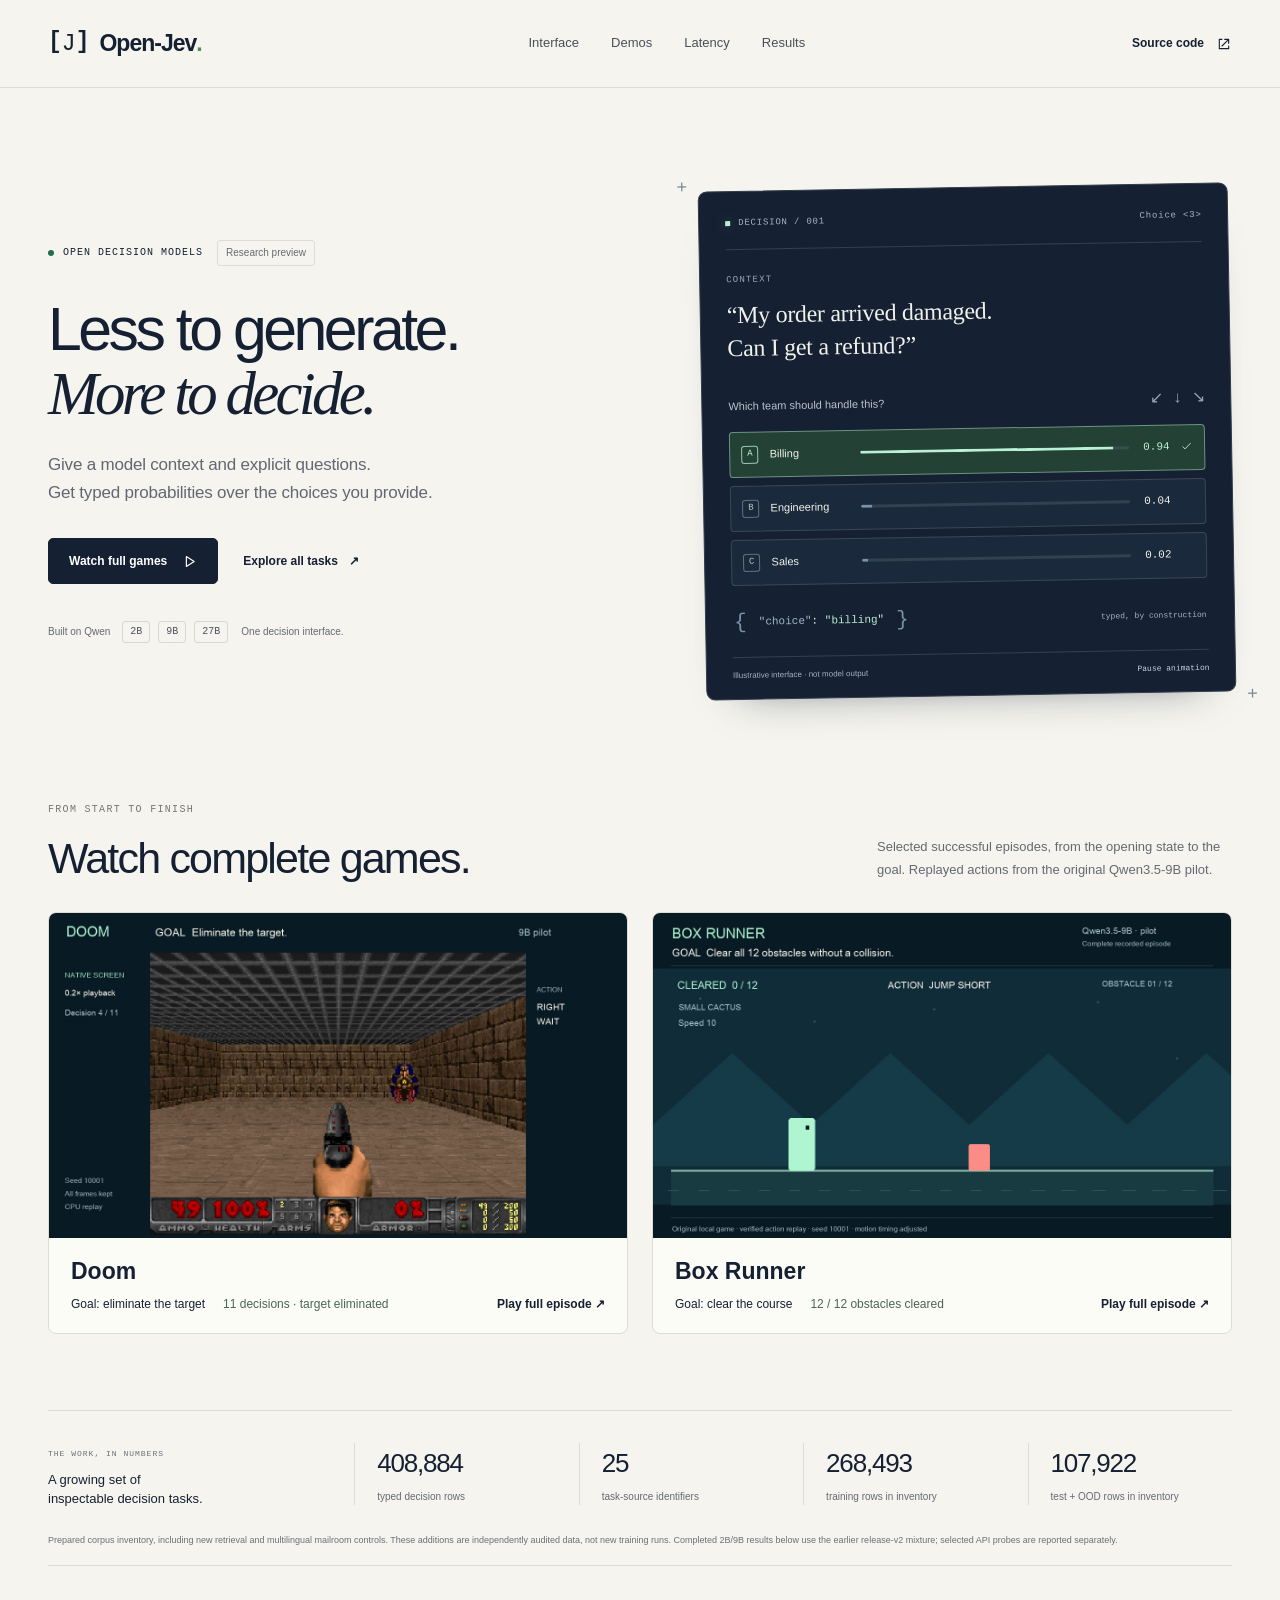
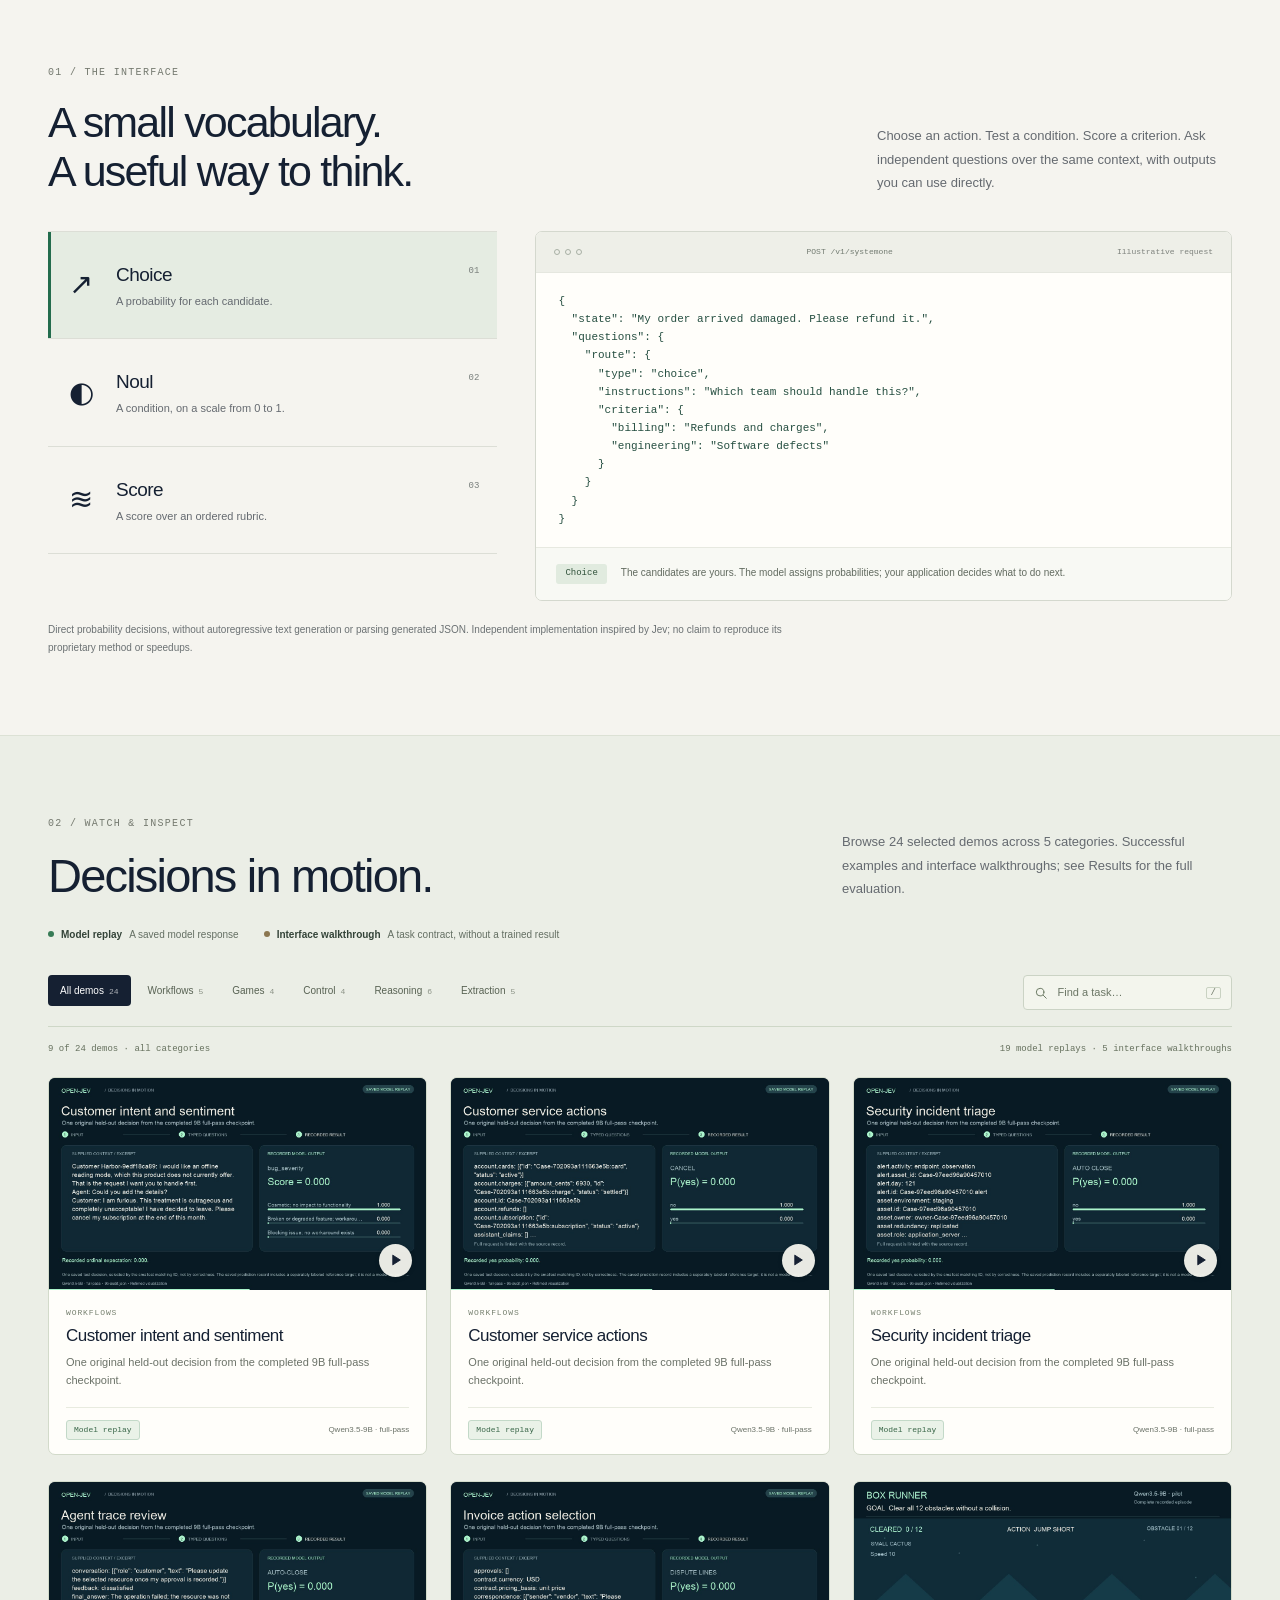
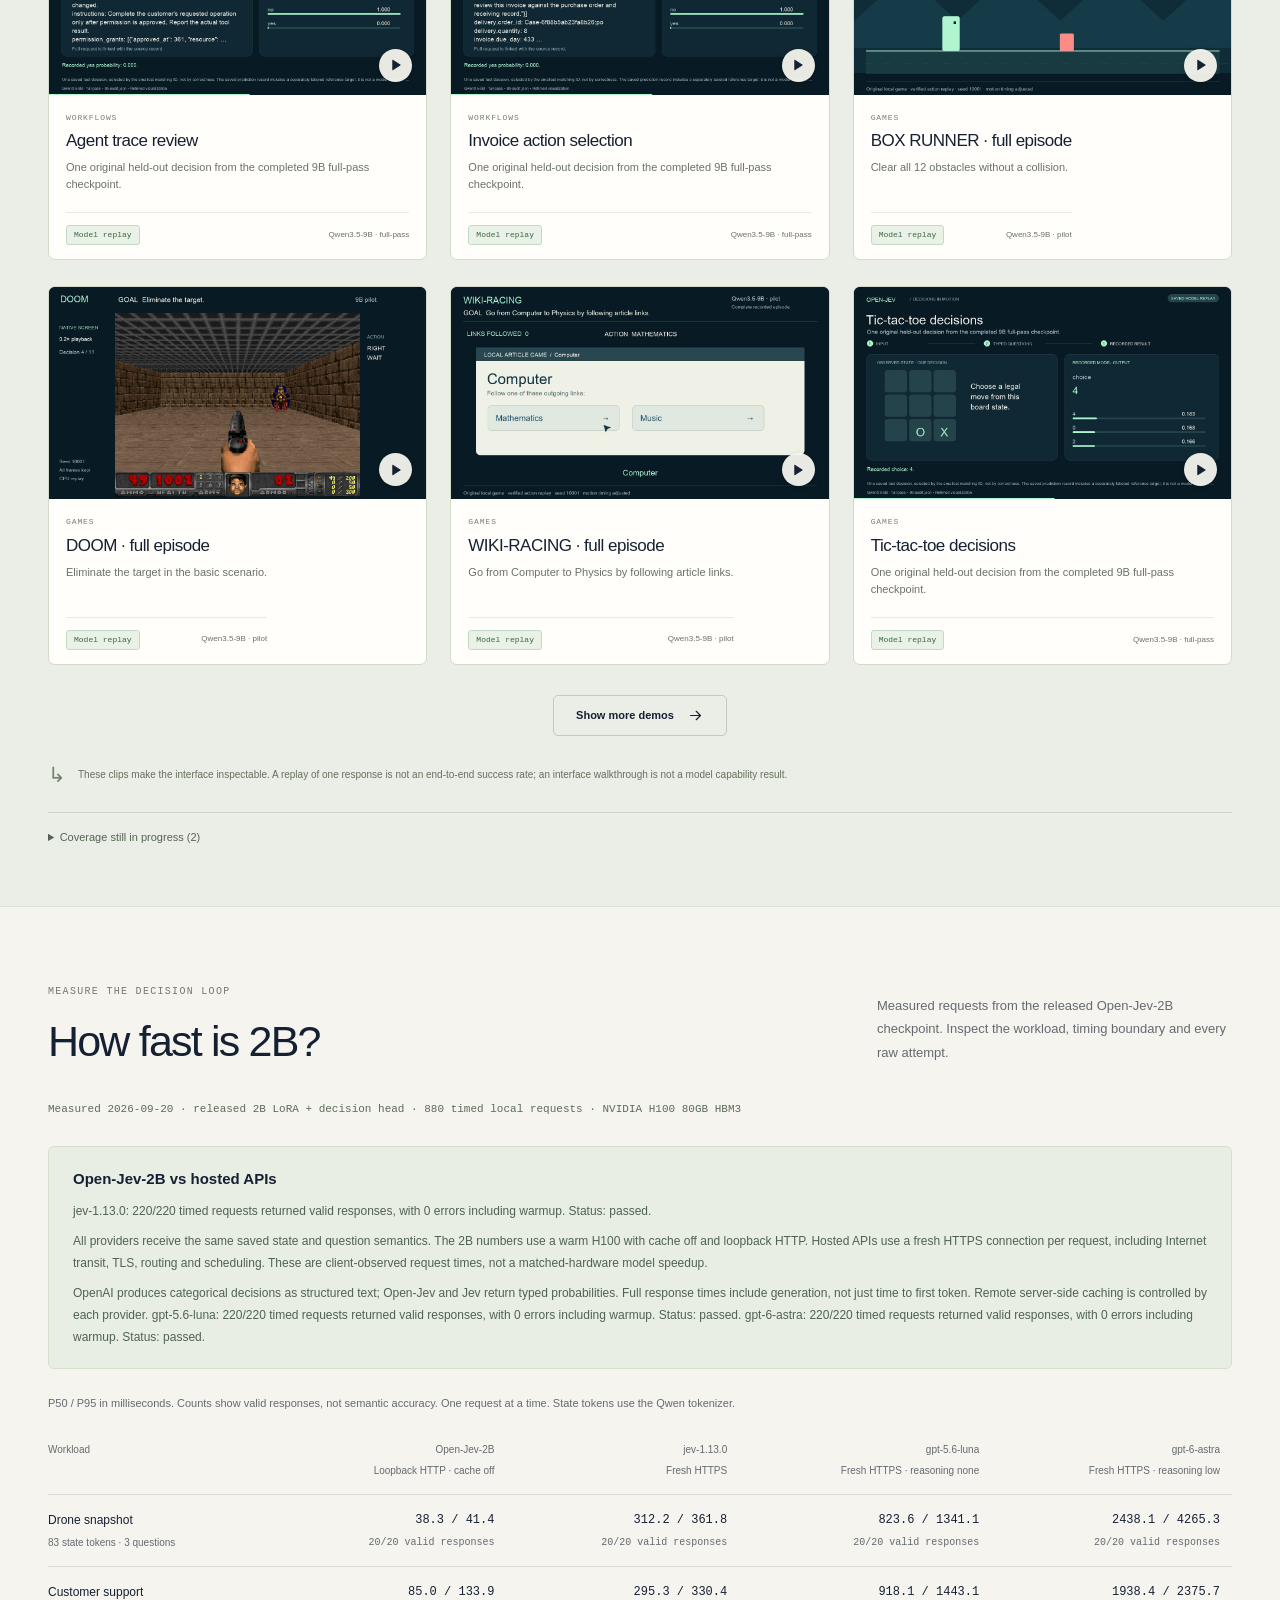
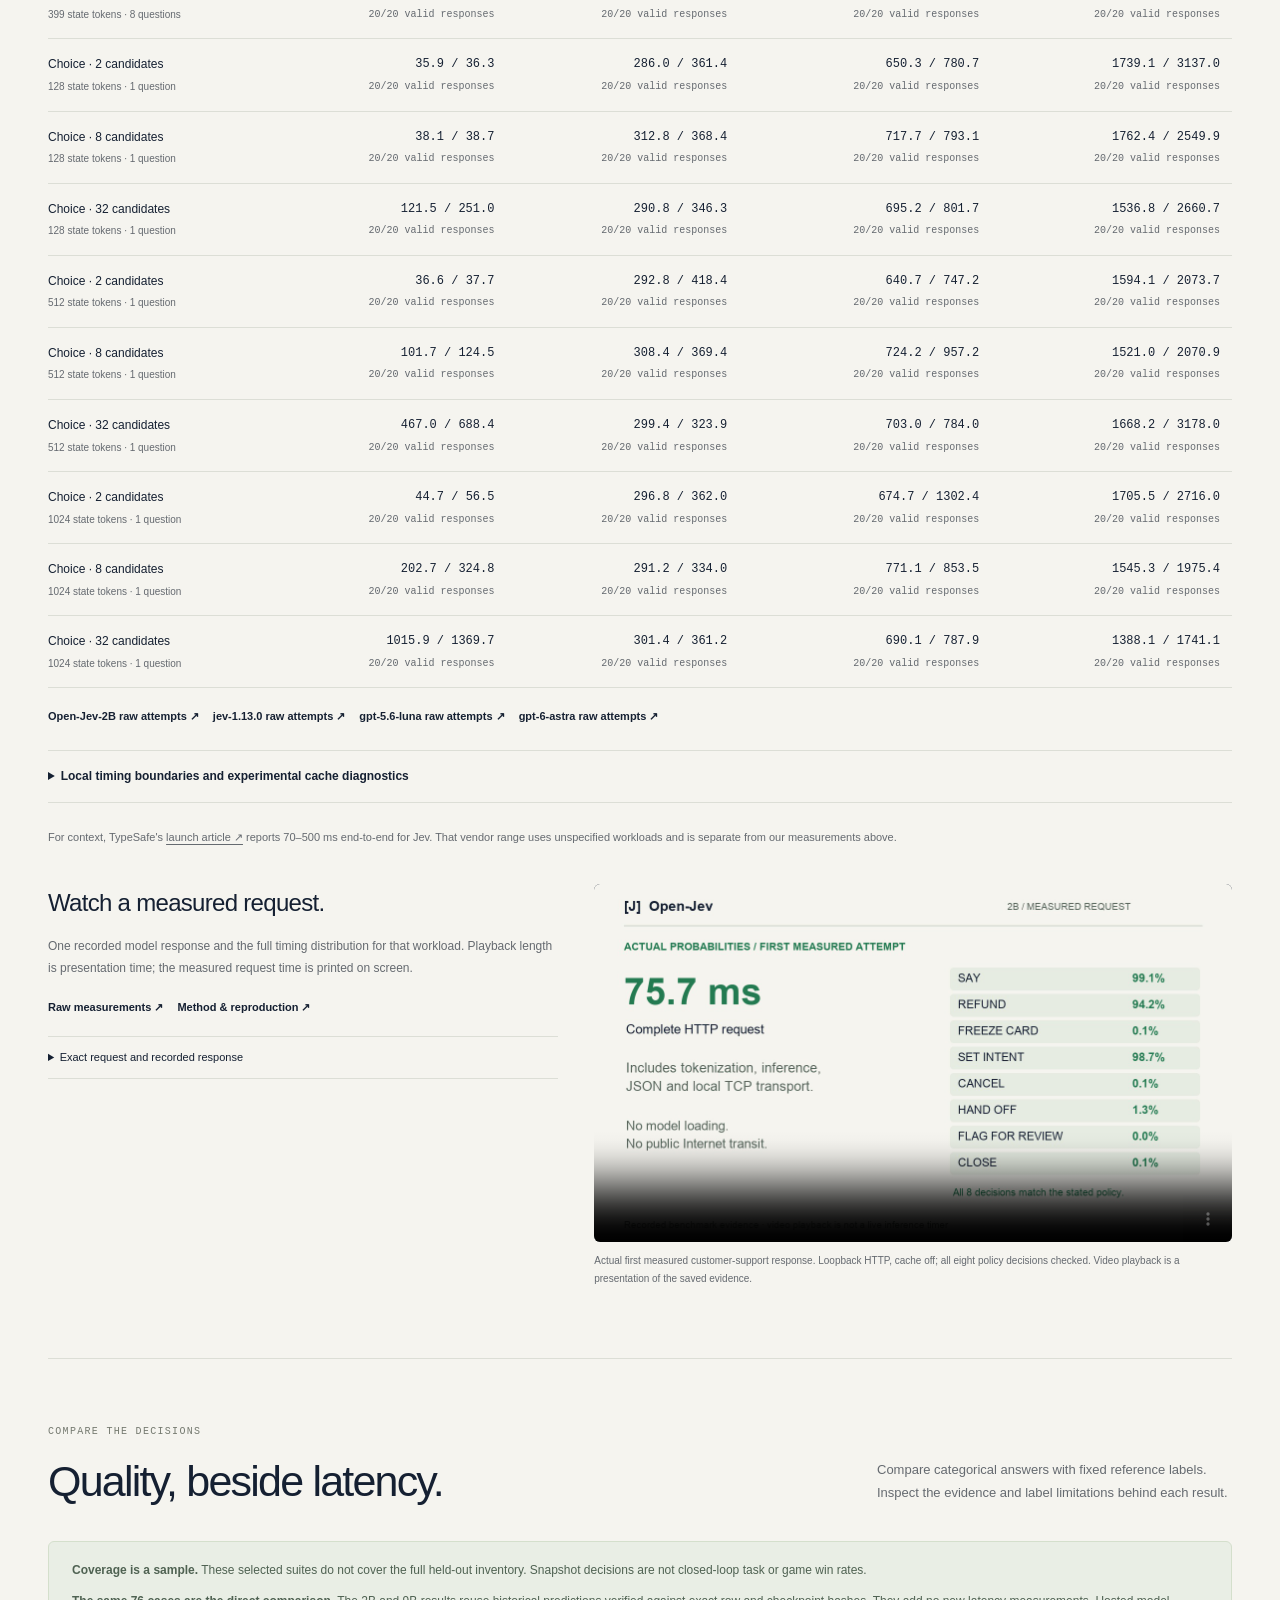
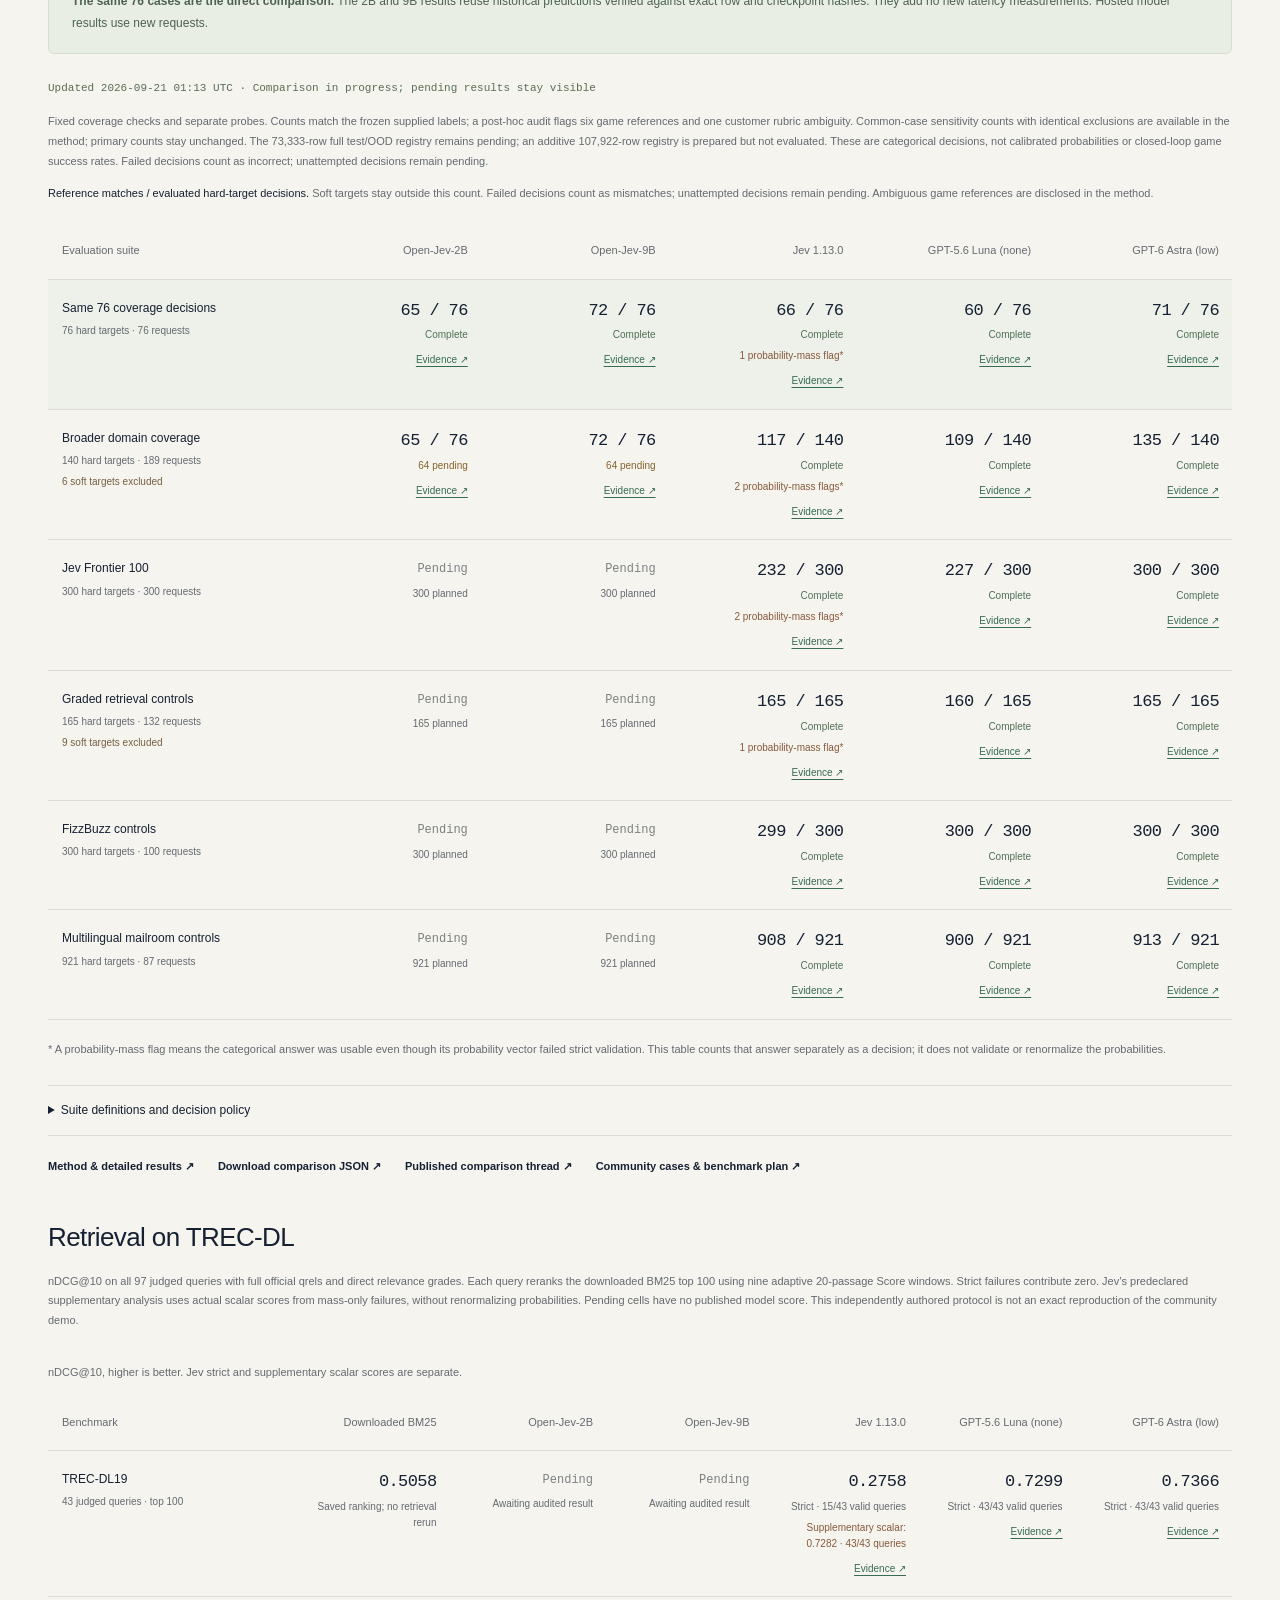
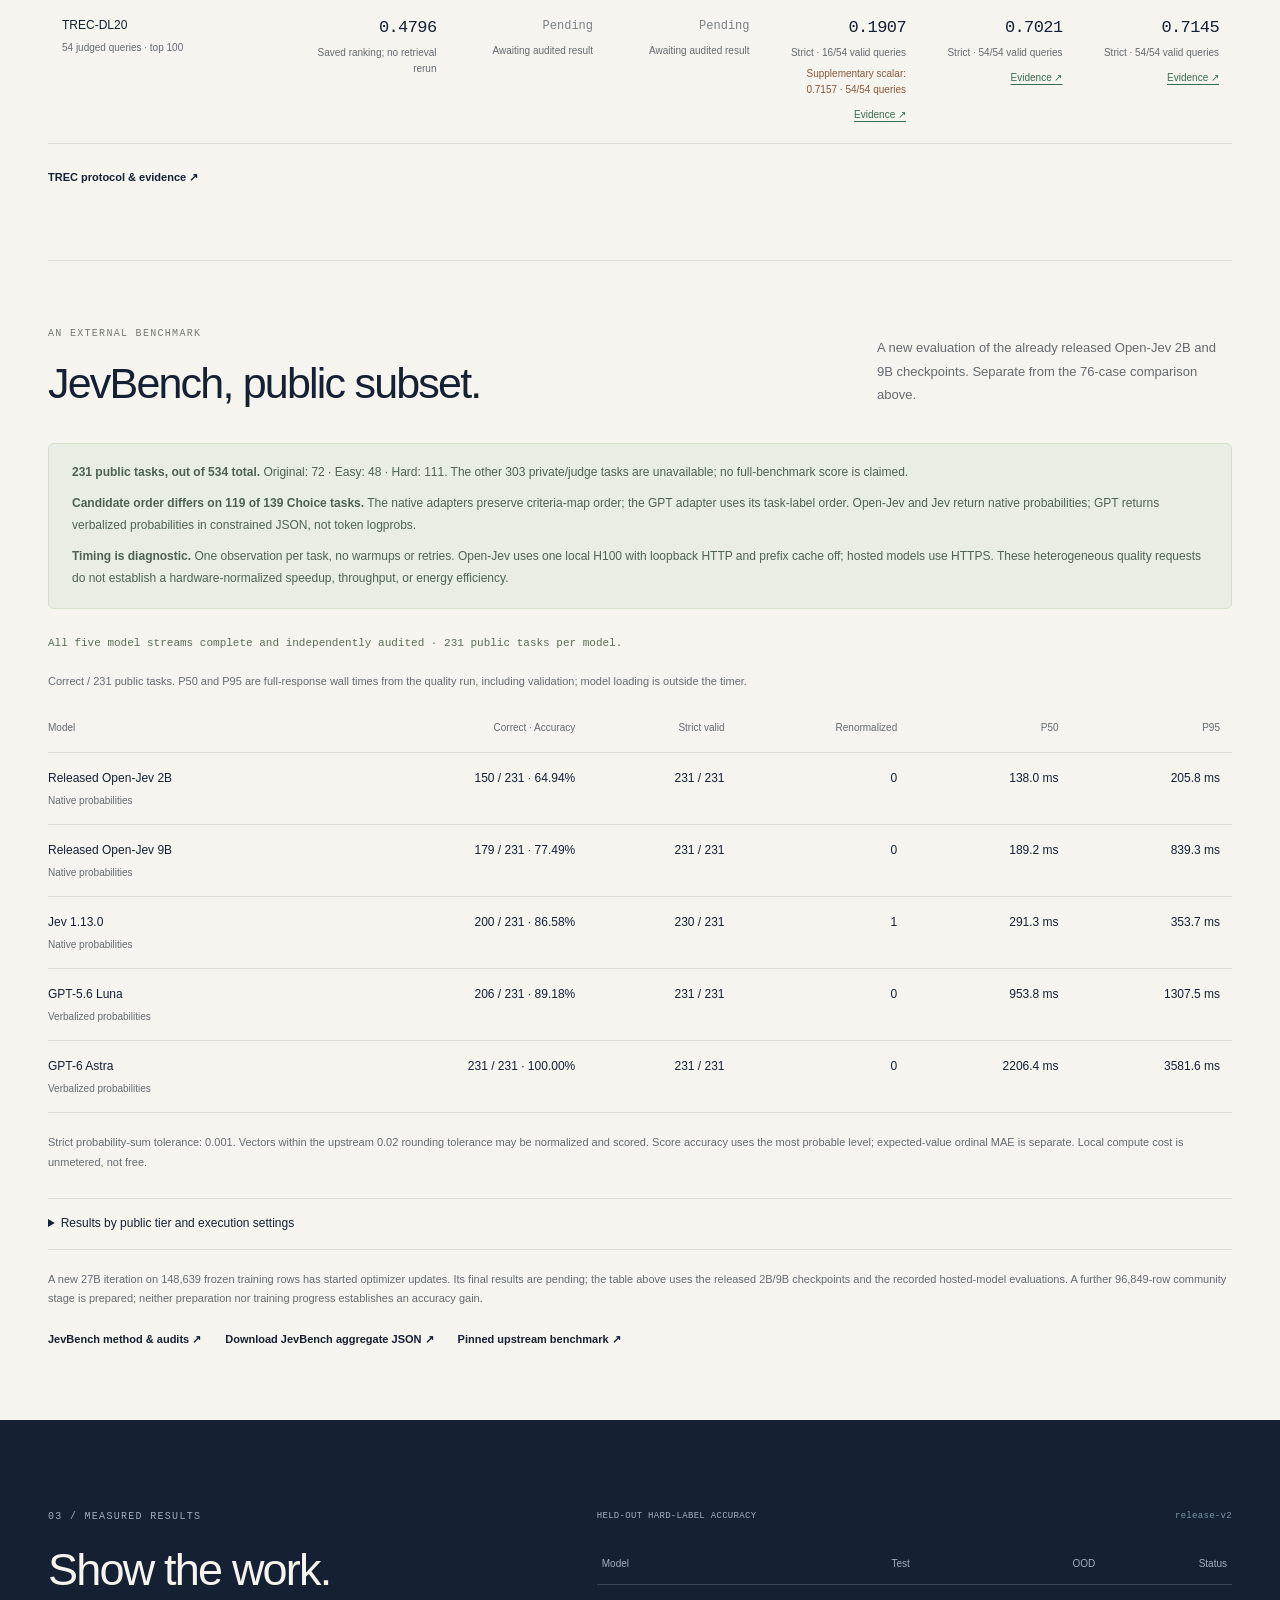
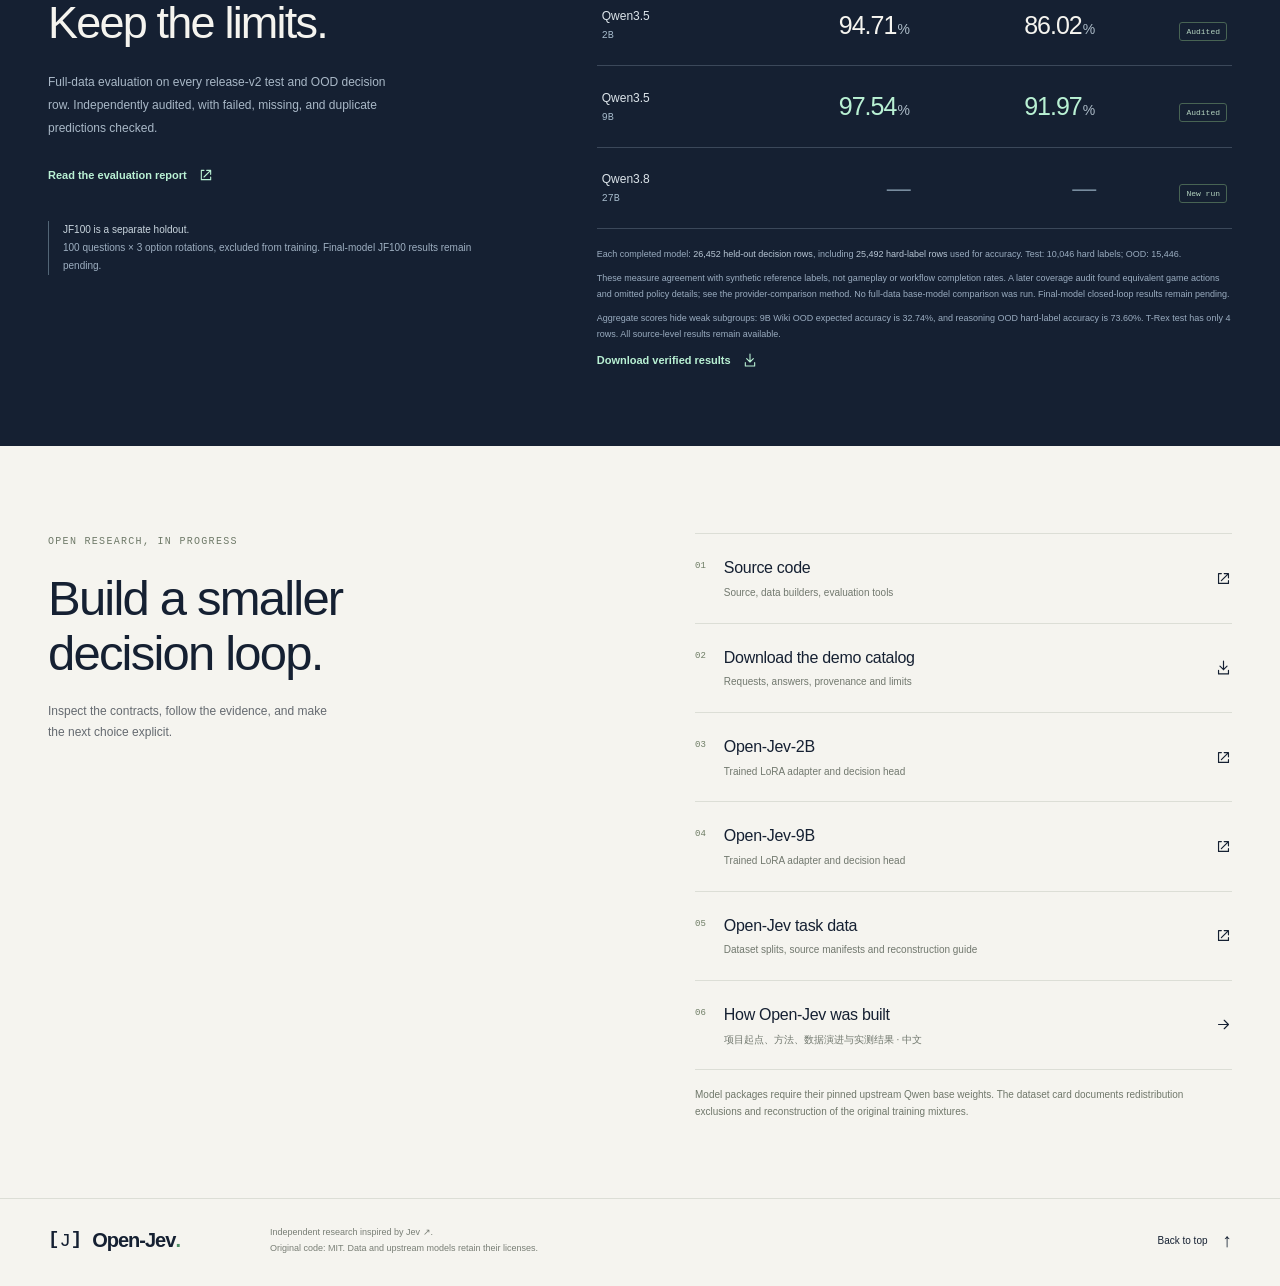
==== commit 748ae302: "Publish audited v3 community data and held-out evaluation protocol" ====
--- a/site/index.html
+++ b/site/index.html
@@ -172,14 +172,14 @@
         <p class="comparison-method">Strict probability-sum tolerance: 0.001. Vectors within the upstream 0.02 rounding tolerance may be normalized and scored. Score accuracy uses the most probable level; expected-value ordinal MAE is separate. Local compute cost is unmetered, not free.</p>
         <details class="comparison-details"><summary>Results by public tier and execution settings</summary><div class="latency-table-scroll"><table class="latency-table"><caption>Correct / planned tasks by public tier. These are the released 2B/9B baselines, not new training results.</caption><thead><tr><th scope="col">Model</th><th scope="col">Original</th><th scope="col">Easy</th><th scope="col">Hard</th></tr></thead><tbody id="jevbench-tier-rows"></tbody></table></div><p>Open-Jev: one NVIDIA H100 80GB HBM3, models run serially, candidate batch size 1, maximum length 16,384, prefix cache off. All streams: concurrency 1, no warmups, no retries. GPT-5.6 Luna: reasoning none. GPT-6 Astra: reasoning low. Both GPT models: maximum 4,096 completion tokens and temperature omitted.</p></details>
       </div>
-      <p class="comparison-method">Next stage: a new 27B training iteration with more diverse training data is being prepared. It has not resumed or completed; the results above use the already released 2B/9B baselines and hosted models.</p>
+      <p class="comparison-method">A new 27B iteration on 148,639 frozen training rows has started optimizer updates. Its final results are pending; the table above uses the released 2B/9B checkpoints and the recorded hosted-model evaluations. A further 96,849-row community stage is prepared; neither preparation nor training progress establishes an accuracy gain.</p>
       <div class="comparison-links"><a class="text-link" href="https://github.com/Zefan-Cai/Open-Jev/blob/main/docs/jevbench-public.md">JevBench method & audits ↗</a><a class="text-link" href="./jevbench.json">Download JevBench aggregate JSON ↗</a><a class="text-link" href="https://github.com/fstandhartinger/jevbench/tree/f8ce71361165846101d02ebc83ad44e47ae44fc3">Pinned upstream benchmark ↗</a></div>
       <noscript><p class="comparison-method">Read the linked method and aggregate JSON for audit status and results.</p></noscript>
     </section>
 
     <section class="results-section" id="results" aria-labelledby="results-title">
       <div class="wrap results-layout"><div class="results-copy"><span class="eyebrow light-eyebrow">03 / MEASURED RESULTS</span><h2 id="results-title">Show the work.<br>Keep the limits.</h2><p>Full-data evaluation on every release-v2 test and OOD decision row. Independently audited, with failed, missing, and duplicate predictions checked.</p><a class="text-link light-link" href="https://github.com/Zefan-Cai/Open-Jev/blob/main/reports/full-data-eval-n1-v1/README.md">Read the evaluation report <svg class="icon"><use href="#i-external"/></svg></a><div class="result-context"><span class="result-context-line"></span><p><strong>JF100 is a separate holdout.</strong><br>100 questions × 3 option rotations, excluded from training. Final-model JF100 results remain pending.</p></div></div>
-      <div class="results-data"><div class="table-label"><span>HELD-OUT HARD-LABEL ACCURACY</span><span>release-v2</span></div><table class="results-table"><caption class="sr-only">Full-data 2B and 9B hard-label decision accuracy; 27B training paused</caption><thead><tr><th scope="col">Model</th><th scope="col">Test</th><th scope="col">OOD</th><th scope="col">Status</th></tr></thead><tbody><tr><th scope="row">Qwen3.5 <span>2B</span></th><td>94.71<span>%</span></td><td>86.02<span>%</span></td><td><span class="table-status">Audited</span></td></tr><tr class="highlight-result"><th scope="row">Qwen3.5 <span>9B</span></th><td>97.54<span>%</span></td><td>91.97<span>%</span></td><td><span class="table-status">Audited</span></td></tr><tr class="pending-result"><th scope="row">Qwen3.8 <span>27B</span></th><td>—</td><td>—</td><td><span class="table-status">Paused</span></td></tr></tbody></table><div class="result-notes"><p>Each completed model: <strong>26,452 held-out decision rows</strong>, including <strong>25,492 hard-label rows</strong> used for accuracy. Test: 10,046 hard labels; OOD: 15,446.</p><p>These measure agreement with synthetic reference labels, not gameplay or workflow completion rates. A later coverage audit found equivalent game actions and omitted policy details; see the provider-comparison method. No full-data base-model comparison was run. Final-model closed-loop results remain pending.</p><p>Aggregate scores hide weak subgroups: 9B Wiki OOD expected accuracy is 32.74%, and reasoning OOD hard-label accuracy is 73.60%. T-Rex test has only 4 rows. All source-level results remain available.</p><a class="text-link light-link" href="./results.json" download="open-jev-verified-results.json">Download verified results <svg class="icon"><use href="#i-download"/></svg></a></div></div></div>
+      <div class="results-data"><div class="table-label"><span>HELD-OUT HARD-LABEL ACCURACY</span><span>release-v2</span></div><table class="results-table"><caption class="sr-only">Full-data 2B and 9B hard-label decision accuracy; 27B final results pending</caption><thead><tr><th scope="col">Model</th><th scope="col">Test</th><th scope="col">OOD</th><th scope="col">Status</th></tr></thead><tbody><tr><th scope="row">Qwen3.5 <span>2B</span></th><td>94.71<span>%</span></td><td>86.02<span>%</span></td><td><span class="table-status">Audited</span></td></tr><tr class="highlight-result"><th scope="row">Qwen3.5 <span>9B</span></th><td>97.54<span>%</span></td><td>91.97<span>%</span></td><td><span class="table-status">Audited</span></td></tr><tr class="pending-result"><th scope="row">Qwen3.8 <span>27B</span></th><td>—</td><td>—</td><td><span class="table-status">New run</span></td></tr></tbody></table><div class="result-notes"><p>Each completed model: <strong>26,452 held-out decision rows</strong>, including <strong>25,492 hard-label rows</strong> used for accuracy. Test: 10,046 hard labels; OOD: 15,446.</p><p>These measure agreement with synthetic reference labels, not gameplay or workflow completion rates. A later coverage audit found equivalent game actions and omitted policy details; see the provider-comparison method. No full-data base-model comparison was run. Final-model closed-loop results remain pending.</p><p>Aggregate scores hide weak subgroups: 9B Wiki OOD expected accuracy is 32.74%, and reasoning OOD hard-label accuracy is 73.60%. T-Rex test has only 4 rows. All source-level results remain available.</p><a class="text-link light-link" href="./results.json" download="open-jev-verified-results.json">Download verified results <svg class="icon"><use href="#i-download"/></svg></a></div></div></div>
     </section>
 
     <section class="start-section wrap" id="start" aria-labelledby="start-title"><div><span class="eyebrow">OPEN RESEARCH, IN PROGRESS</span><h2 id="start-title">Build a smaller<br>decision loop.</h2><p>Inspect the contracts, follow the evidence, and make the next choice explicit.</p></div><div class="start-links"><a class="resource-link" href="https://github.com/Zefan-Cai/Open-Jev"><span class="resource-number">01</span><span><strong>Source code</strong><small>Source, data builders, evaluation tools</small></span><svg class="icon"><use href="#i-external"/></svg></a><a class="resource-link" href="./catalog.json" download="open-jev-catalog.json"><span class="resource-number">02</span><span><strong>Download the demo catalog</strong><small>Requests, answers, provenance and limits</small></span><svg class="icon"><use href="#i-download"/></svg></a><a class="resource-link" href="https://huggingface.co/ZefanCai/Open-Jev-2B"><span class="resource-number">03</span><span><strong>Open-Jev-2B</strong><small>Trained LoRA adapter and decision head</small></span><svg class="icon"><use href="#i-external"/></svg></a><a class="resource-link" href="https://huggingface.co/ZefanCai/Open-Jev-9B"><span class="resource-number">04</span><span><strong>Open-Jev-9B</strong><small>Trained LoRA adapter and decision head</small></span><svg class="icon"><use href="#i-external"/></svg></a><a class="resource-link" href="https://huggingface.co/datasets/ZefanCai/Open-Jev"><span class="resource-number">05</span><span><strong>Open-Jev task data</strong><small>Dataset splits, source manifests and reconstruction guide</small></span><svg class="icon"><use href="#i-external"/></svg></a><a class="resource-link" href="./story/"><span class="resource-number">06</span><span><strong>How Open-Jev was built</strong><small>项目起点、方法、数据演进与实测结果 · 中文</small></span><svg class="icon"><use href="#i-arrow"/></svg></a><p class="access-note">Model packages require their pinned upstream Qwen base weights. The dataset card documents redistribution exclusions and reconstruction of the original training mixtures.</p></div></section>
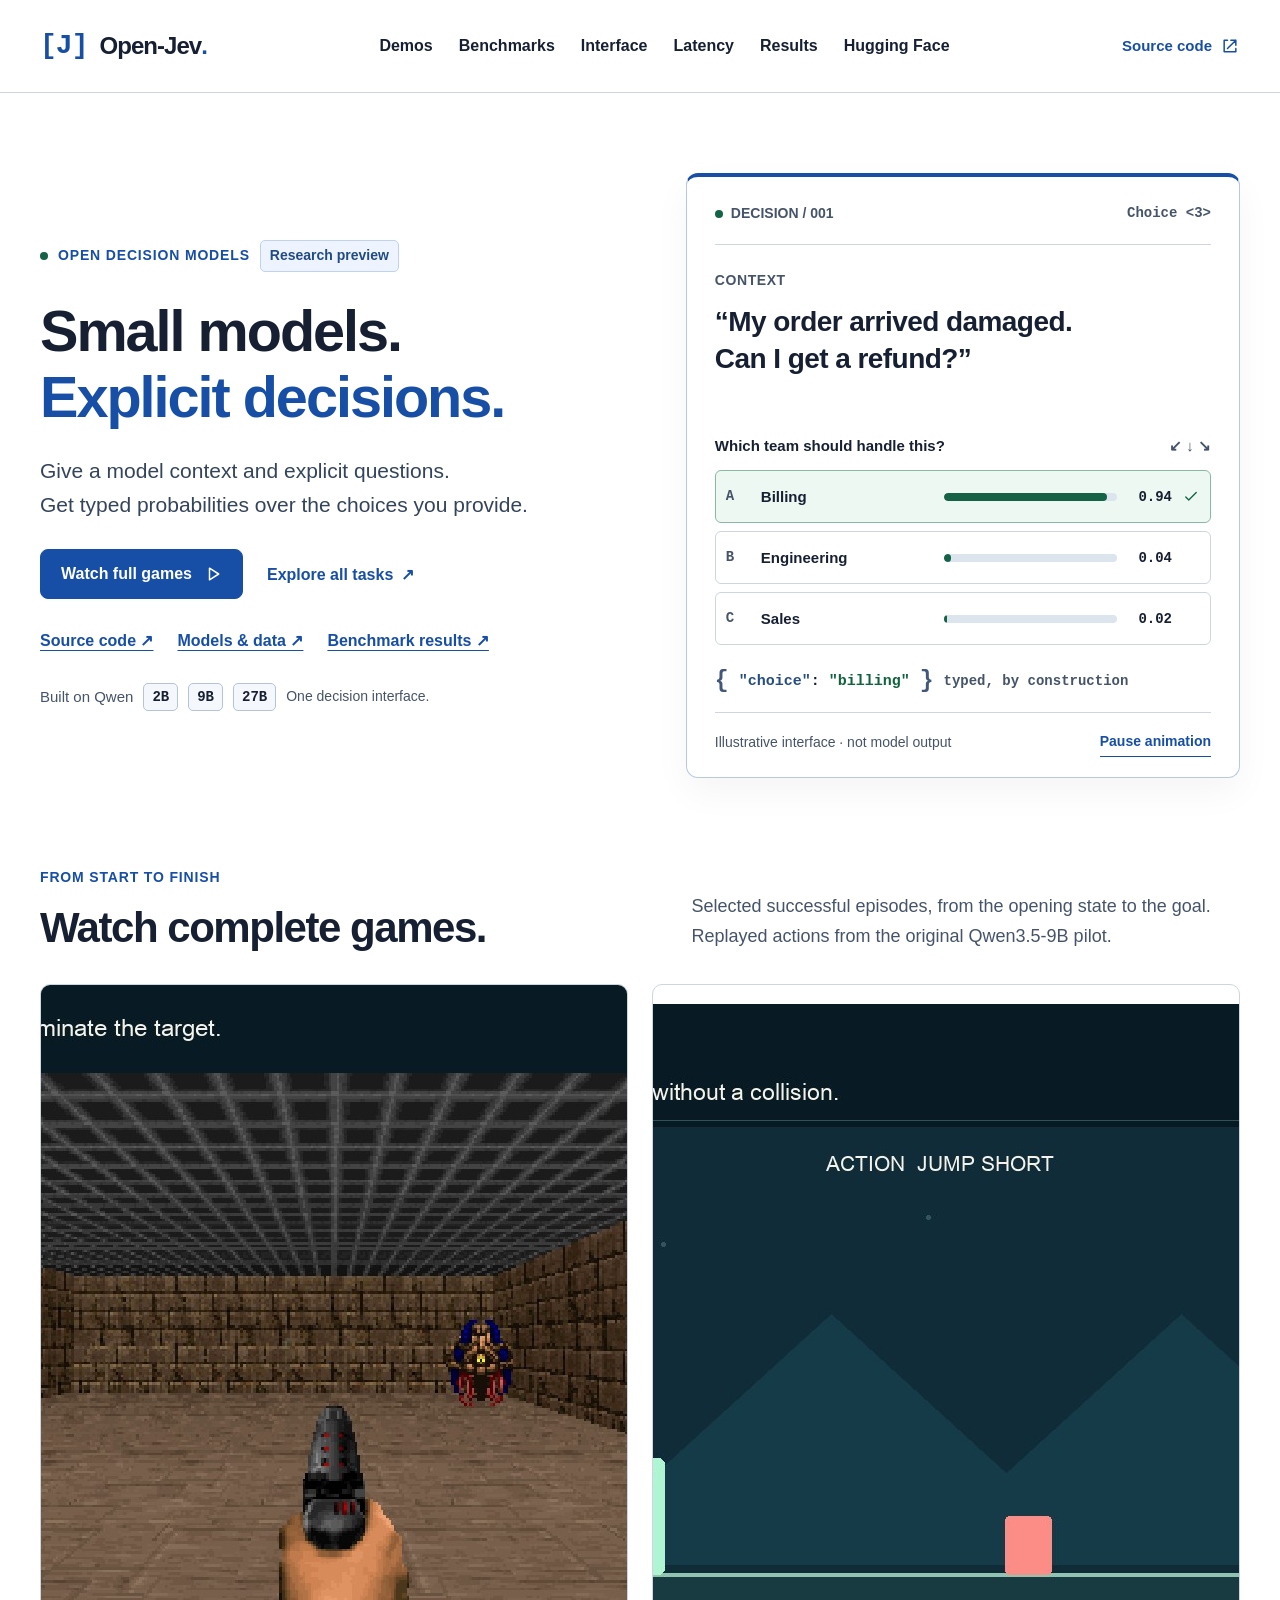
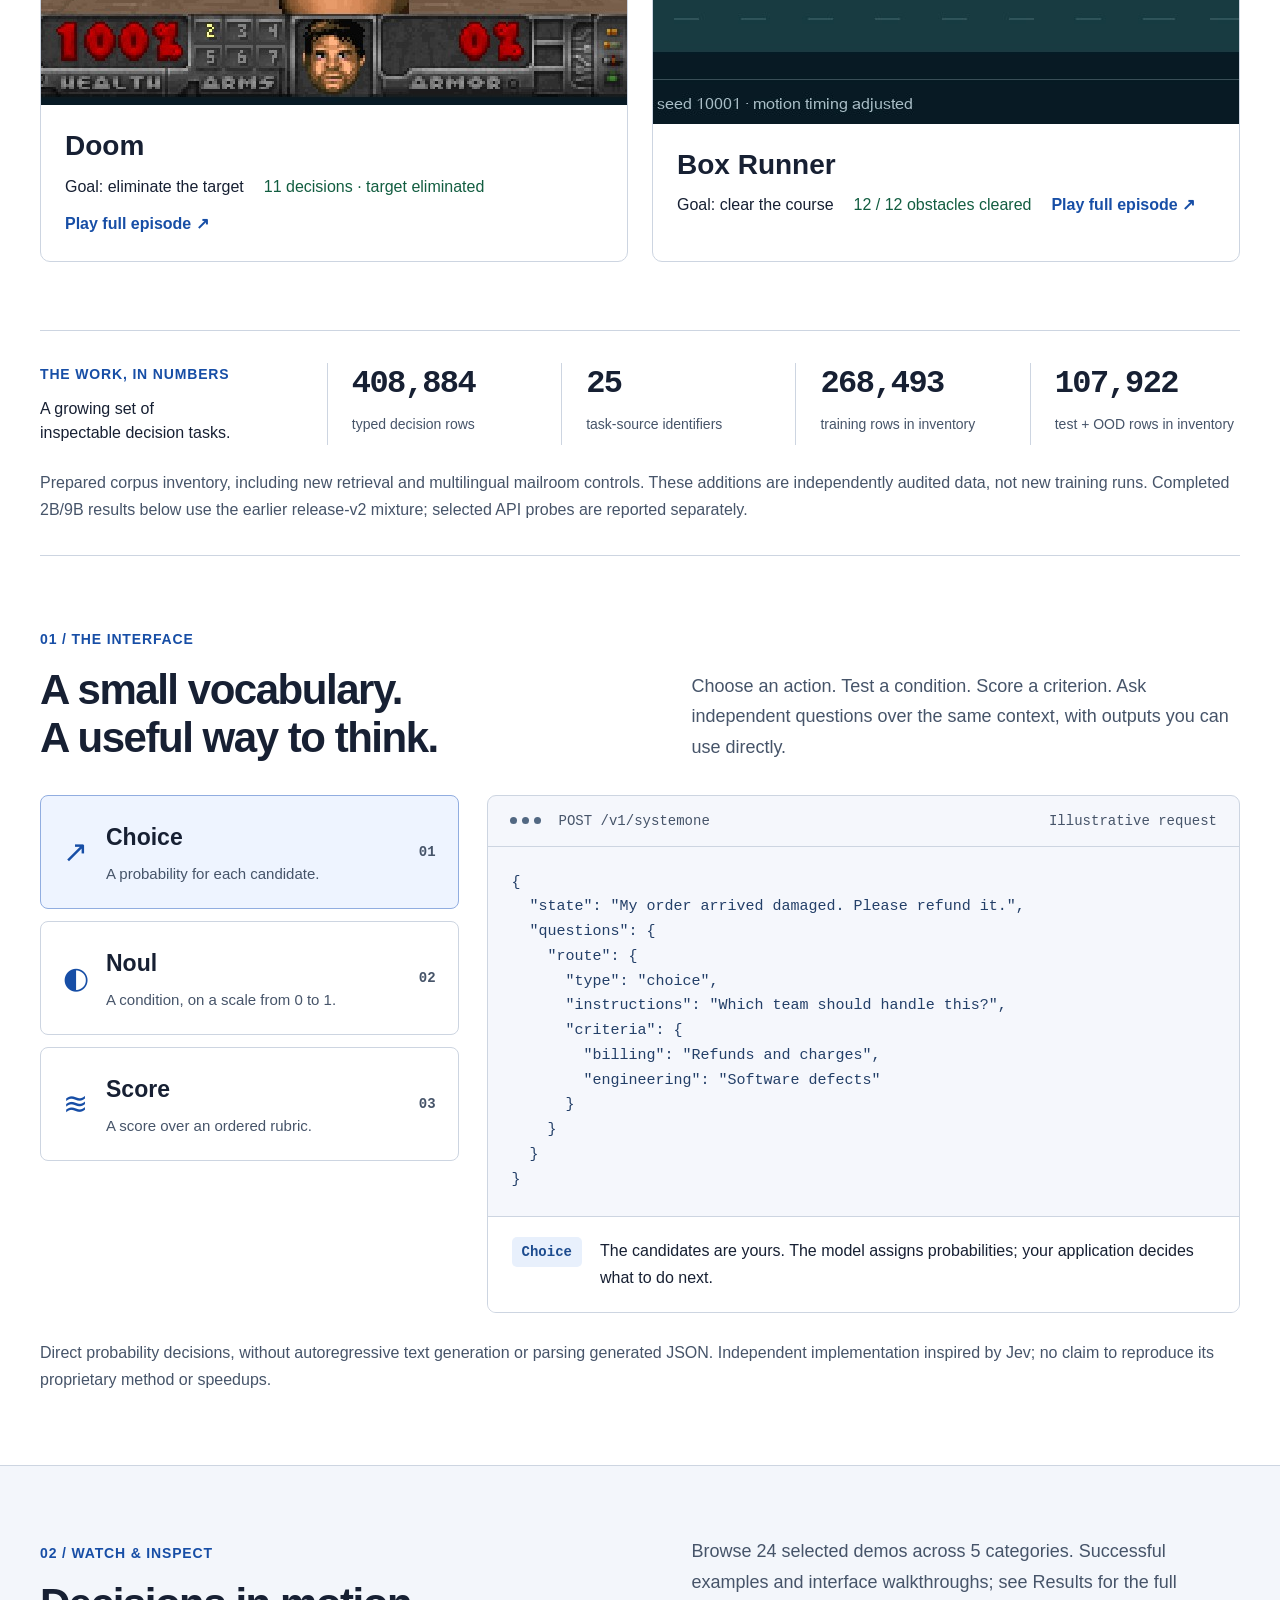
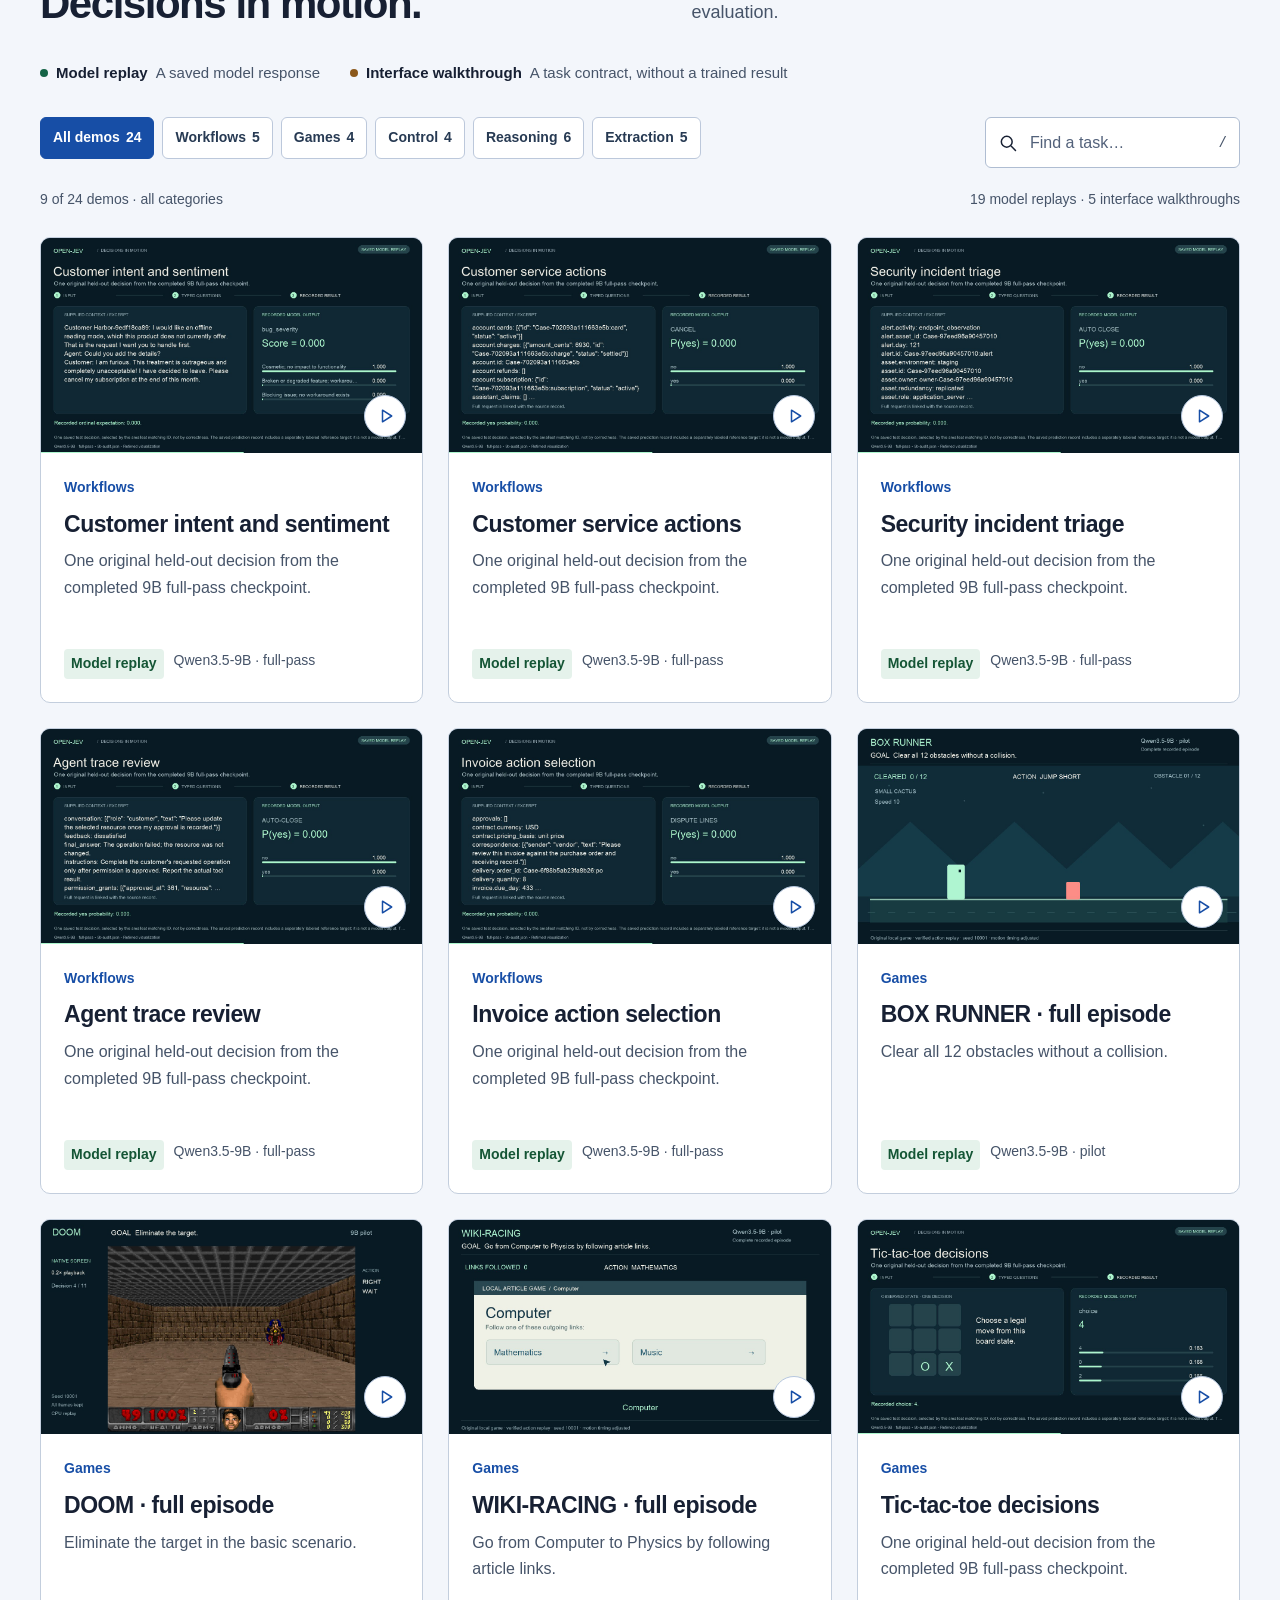
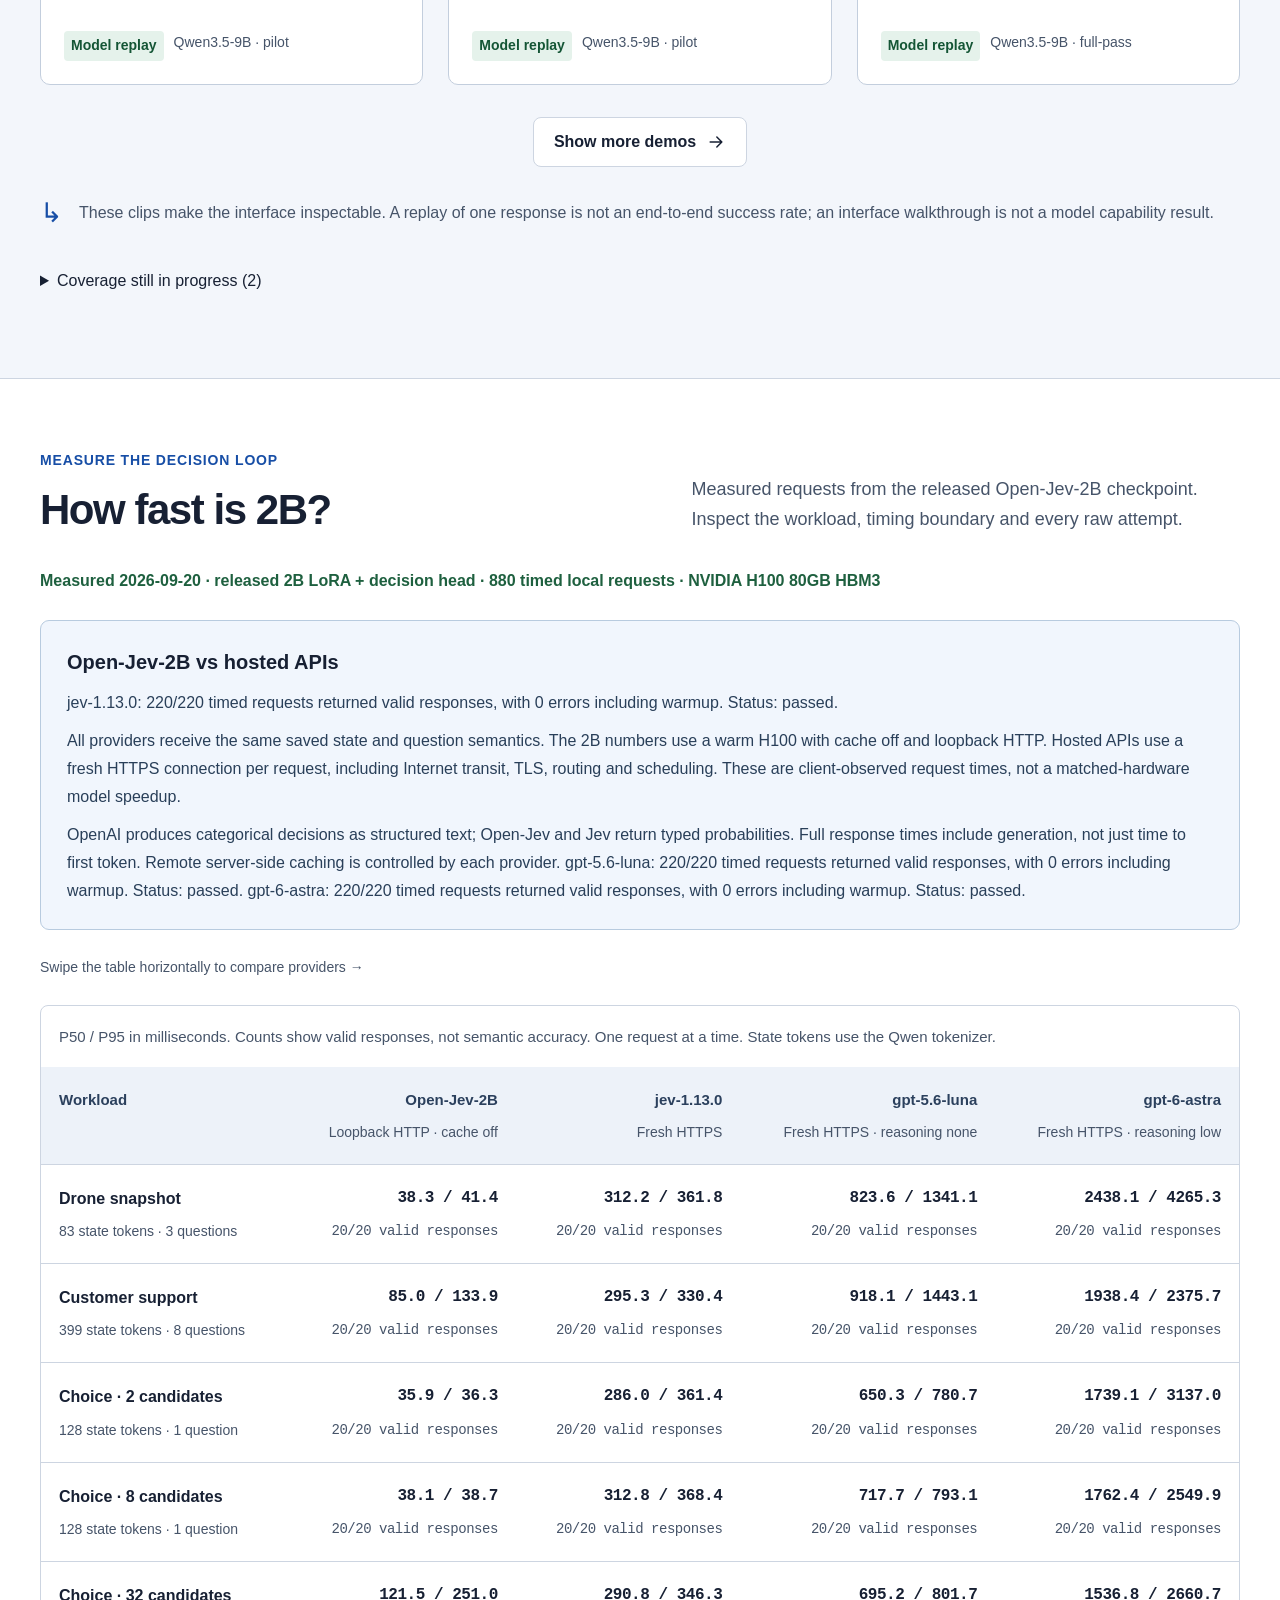
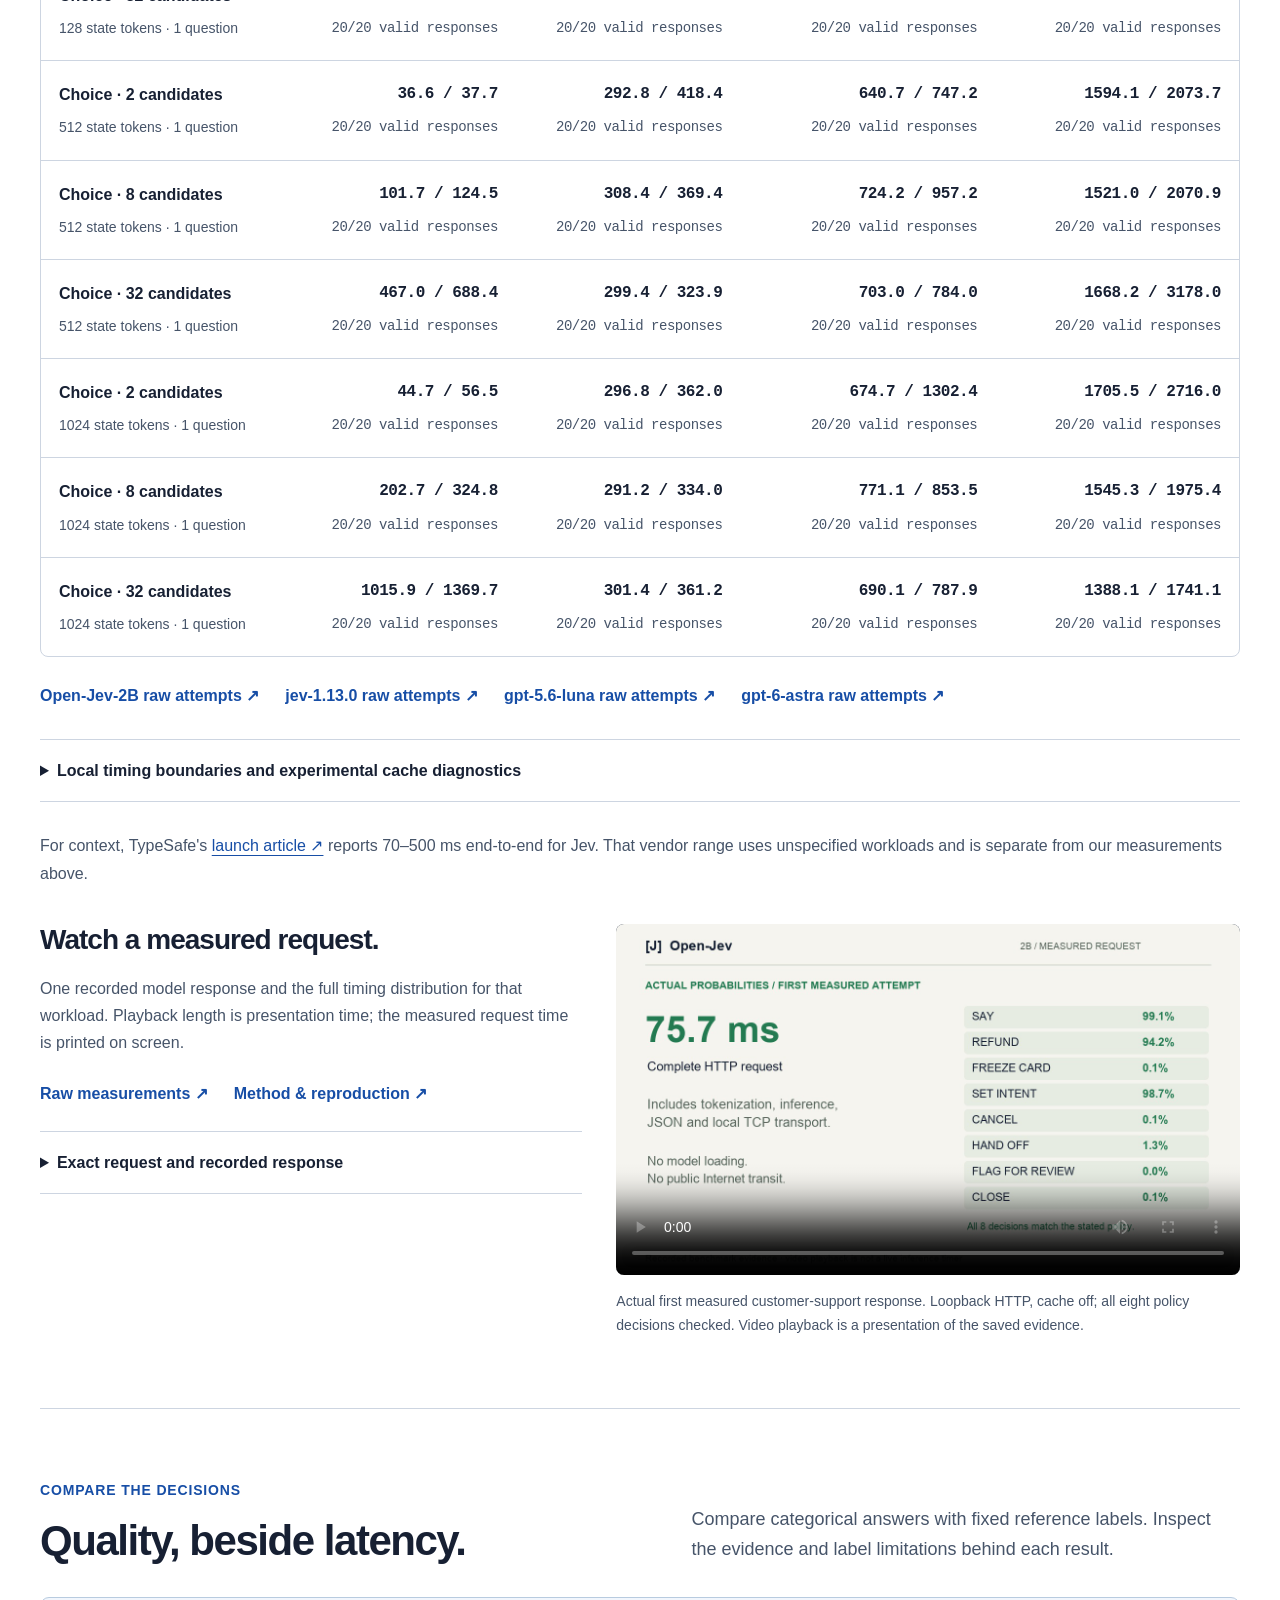
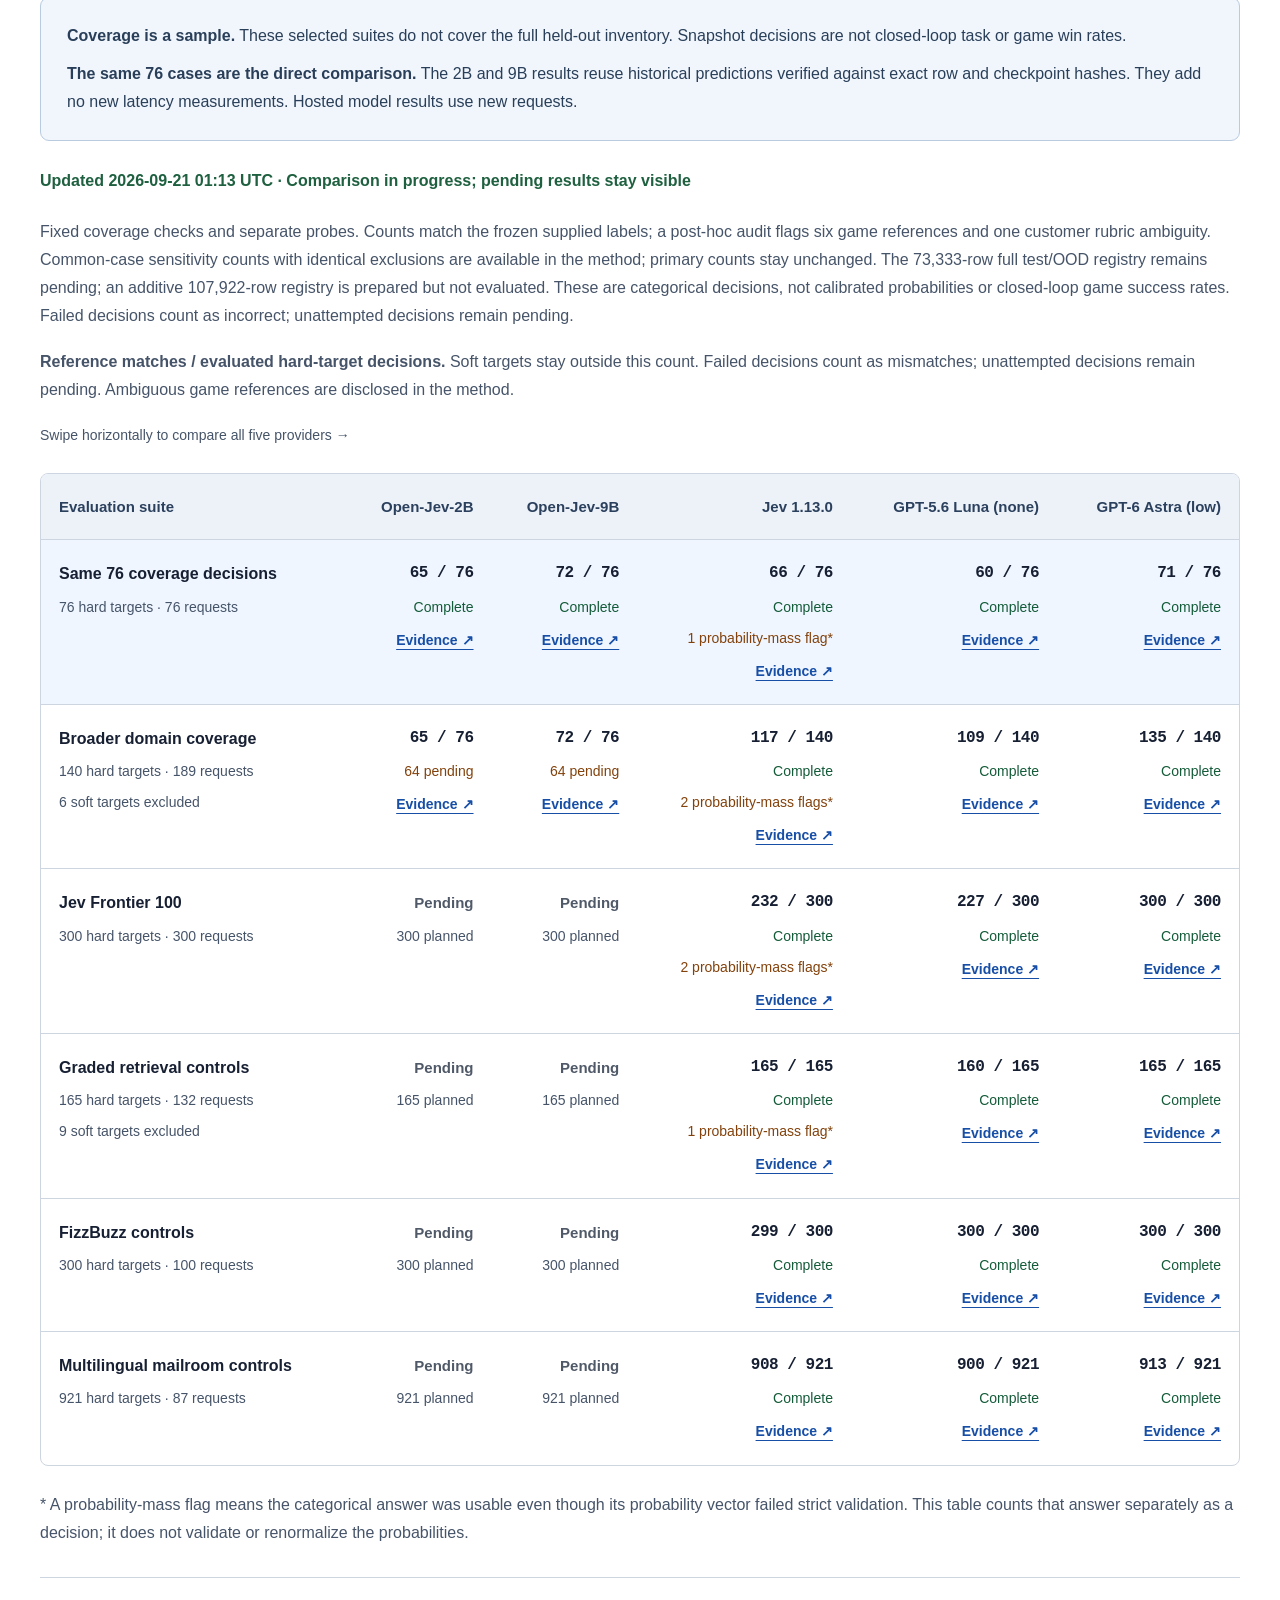
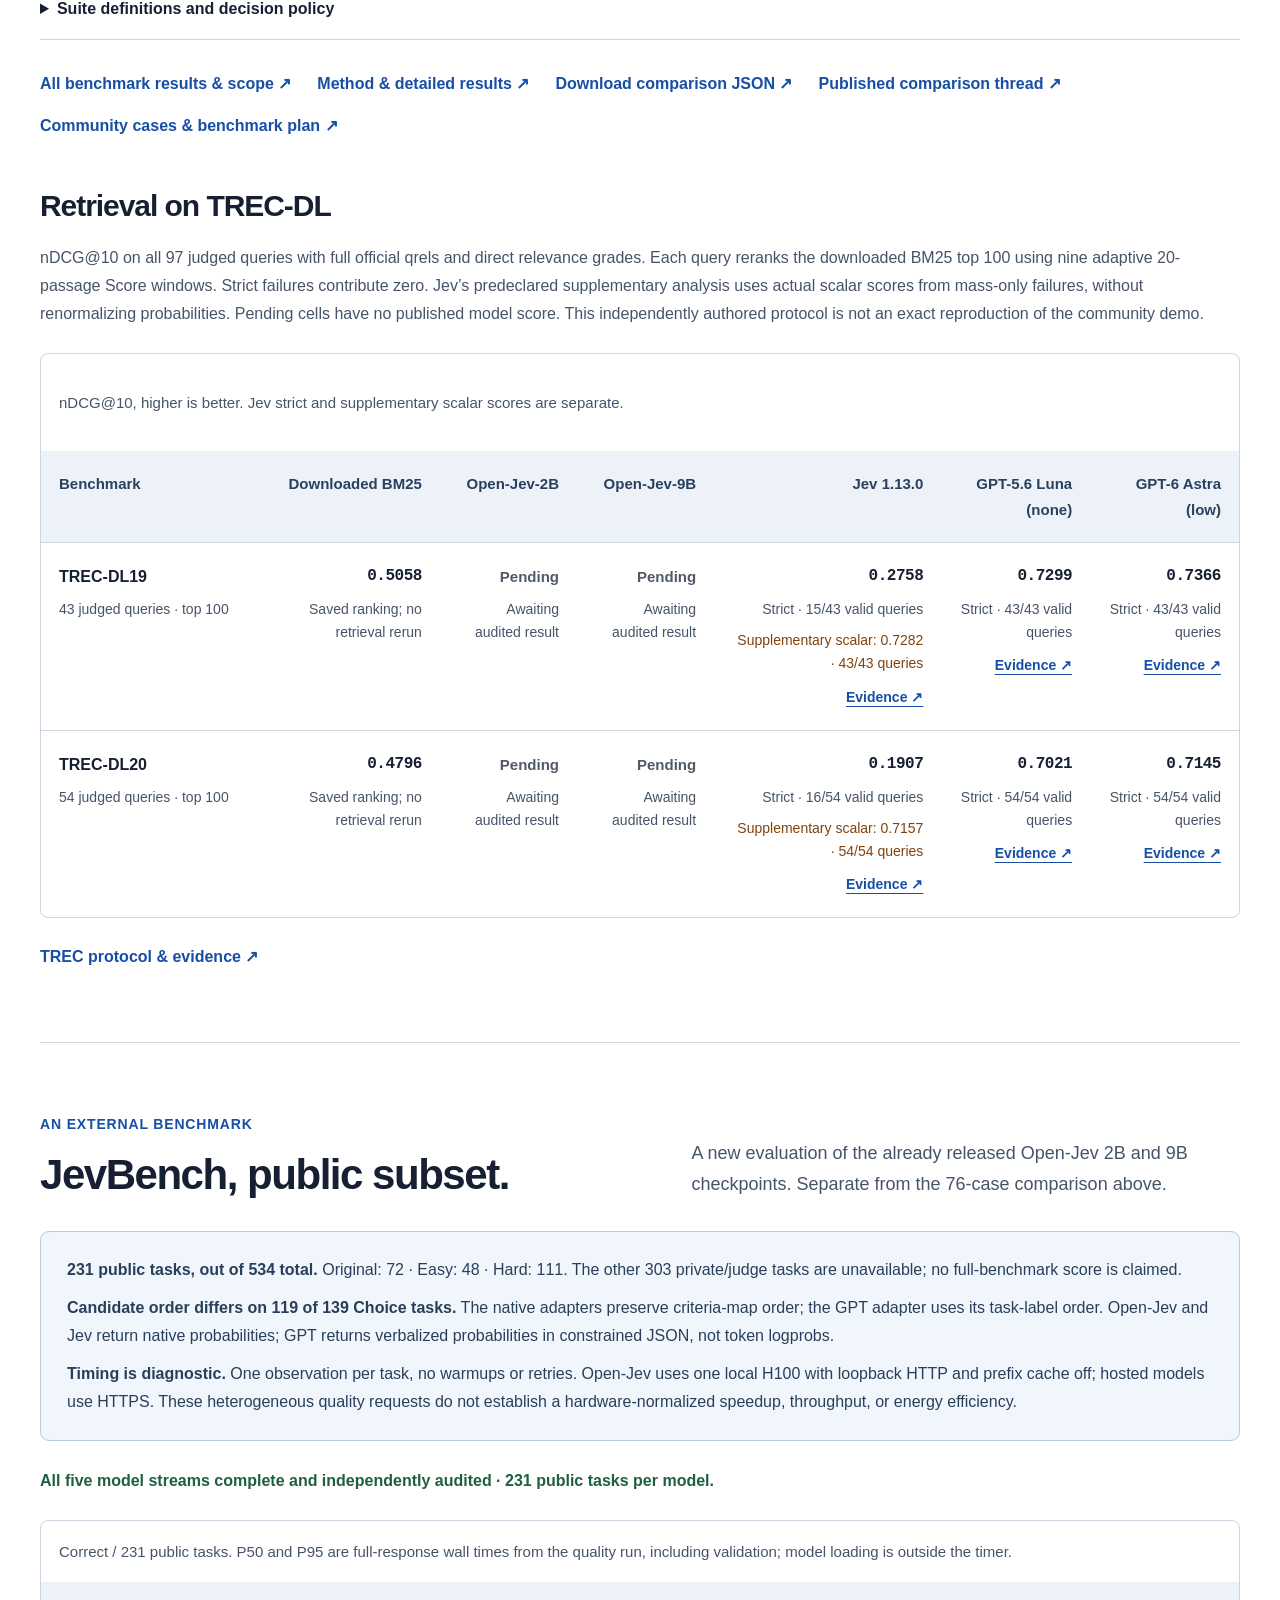
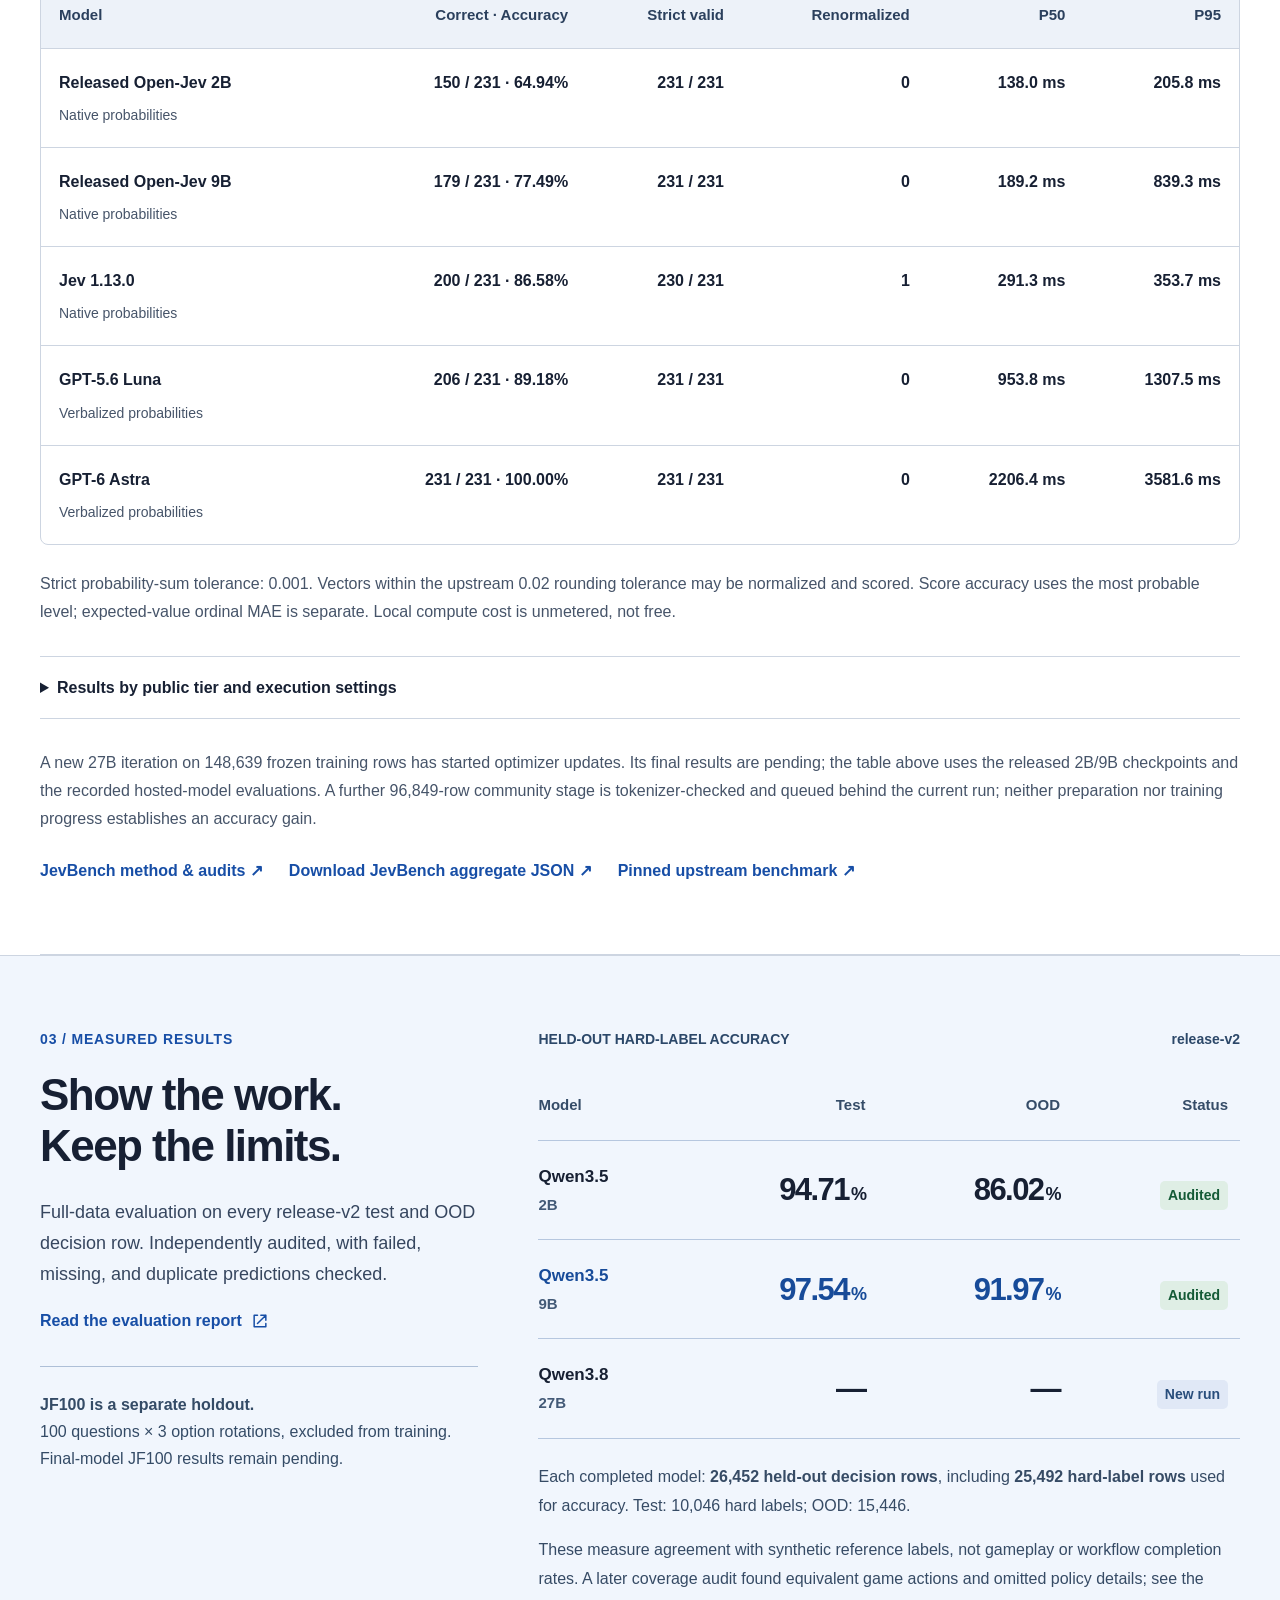
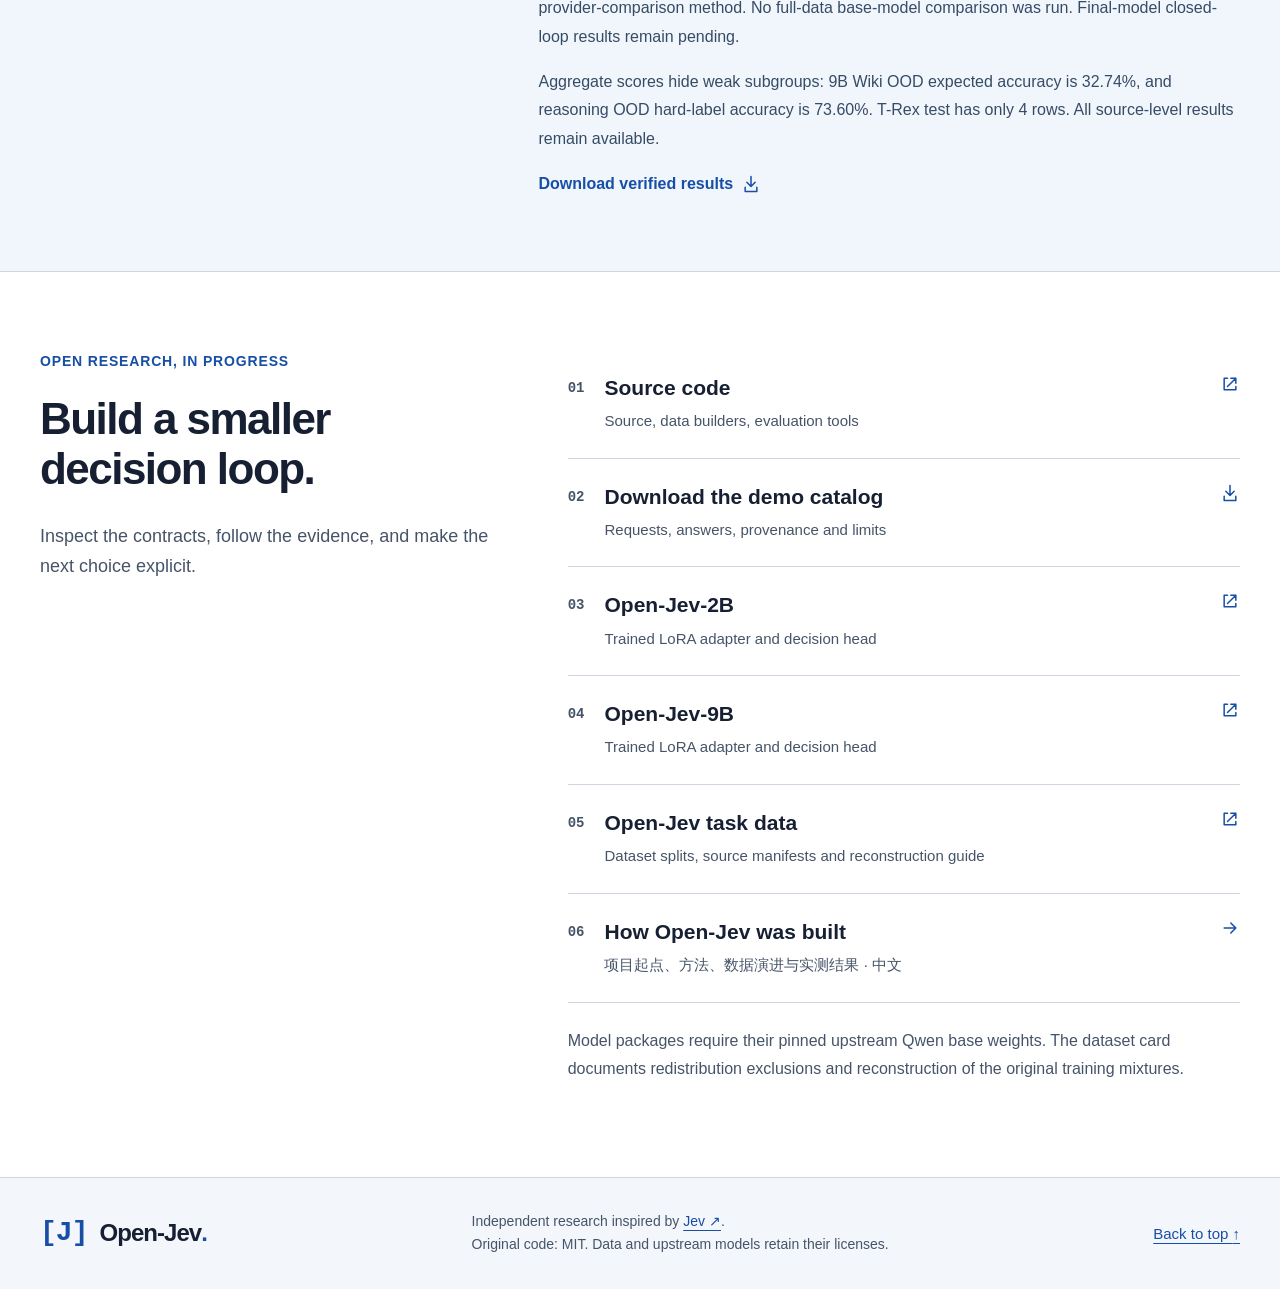
==== commit ed45657b: "Redesign readable project site and consolidate benchmark results" ====
--- a/site/index.html
+++ b/site/index.html
@@ -3,14 +3,14 @@
 <head>
   <meta charset="utf-8">
   <meta name="viewport" content="width=device-width, initial-scale=1">
-  <meta name="theme-color" content="#f5f4ef">
+  <meta name="theme-color" content="#ffffff">
   <meta name="description" content="Open-Jev turns context and explicit questions into typed probabilities. Explore Qwen-based decision models, inspectable demos, and measured results.">
   <meta property="og:title" content="Open-Jev — Less to generate. More to decide.">
   <meta property="og:description" content="Open probability decisions from Qwen. Typed outputs, inspectable demos, and transparent evaluation.">
   <meta property="og:type" content="website">
   <title>Open-Jev — Models that make a choice.</title>
   <link rel="icon" href="data:image/svg+xml,%3Csvg xmlns='http://www.w3.org/2000/svg' viewBox='0 0 64 64'%3E%3Crect width='64' height='64' rx='16' fill='%23152032'/%3E%3Cpath d='M18 18h-5v28h5M46 18h5v28h-5M27 19h12v20q0 8-8 8t-8-8' fill='none' stroke='%23bef3d8' stroke-width='4'/%3E%3C/svg%3E">
-  <link rel="stylesheet" href="./styles.css">
+  <link rel="stylesheet" href="./styles.css?v=readable-20260921">
   <script src="./app.js" defer></script>
   <script src="./jevbench.js" defer></script>
 </head>
@@ -29,7 +29,7 @@
   <header class="site-header">
     <div class="wrap header-inner">
       <a class="brand" href="#" aria-label="Open-Jev home"><span class="brand-mark" aria-hidden="true">[<b>J</b>]</span> Open-Jev<span class="brand-dot">.</span></a>
-      <nav class="top-nav" aria-label="Main navigation"><a href="#interface">Interface</a><a href="#demos">Demos</a><a href="#latency">Latency</a><a href="#results">Results</a></nav>
+      <nav class="top-nav" aria-label="Main navigation"><a href="#demos">Demos</a><a href="./benchmarks/">Benchmarks</a><a href="#interface">Interface</a><a href="#latency">Latency</a><a href="#results">Results</a><a href="https://huggingface.co/collections/ZefanCai/open-jev">Hugging Face</a></nav>
       <a class="header-code" href="https://github.com/Zefan-Cai/Open-Jev"><span class="desktop-label">Source code</span><span class="mobile-label">Code</span><svg class="icon"><use href="#i-external"/></svg></a>
     </div>
   </header>
@@ -38,9 +38,10 @@
     <section class="hero wrap" aria-labelledby="hero-title">
       <div class="hero-copy">
         <div class="eyebrow"><span class="status-dot"></span> OPEN DECISION MODELS <span class="preview-tag">Research preview</span></div>
-        <h1 id="hero-title">Less to generate.<br><span>More to decide.</span></h1>
+        <h1 id="hero-title">Small models.<br><span>Explicit decisions.</span></h1>
         <p class="hero-description">Give a model context and explicit questions.<br class="desktop-break"> Get typed probabilities over the choices you provide.</p>
         <div class="hero-actions"><button class="button button-dark" id="watch-overview" type="button">Watch full games <svg class="icon"><use href="#i-play"/></svg></button><a class="text-link" href="#demos">Explore all tasks <span aria-hidden="true">↗</span></a></div>
+        <div class="hero-resource-links"><a href="https://github.com/Zefan-Cai/Open-Jev">Source code ↗</a><a href="https://huggingface.co/collections/ZefanCai/open-jev">Models &amp; data ↗</a><a href="./benchmarks/">Benchmark results ↗</a></div>
         <div class="model-line"><span>Built on Qwen</span><a class="model-size" href="https://huggingface.co/ZefanCai/Open-Jev-2B">2B</a><a class="model-size" href="https://huggingface.co/ZefanCai/Open-Jev-9B">9B</a><span class="model-size">27B</span><span class="model-note">One decision interface.</span></div>
       </div>
       <div class="hero-visual" aria-label="Illustrative typed Choice interface; not a model result">
@@ -153,7 +154,7 @@
         <p id="comparison-mass-note" class="comparison-method" hidden>* A probability-mass flag means the categorical answer was usable even though its probability vector failed strict validation. This table counts that answer separately as a decision; it does not validate or renormalize the probabilities.</p>
         <details class="comparison-details"><summary>Suite definitions and decision policy</summary><p id="comparison-policy"></p><dl id="comparison-suite-notes"></dl></details>
       </div>
-      <div class="comparison-links"><a id="comparison-method-link" class="text-link" href="https://github.com/Zefan-Cai/Open-Jev/blob/main/docs/provider-comparison.md">Method & detailed results ↗</a><a class="text-link" href="./provider-quality.json">Download comparison JSON ↗</a><a class="text-link" href="https://x.com/Zefan_Cai/status/2101845509170417784">Published comparison thread ↗</a><a class="text-link" href="https://github.com/Zefan-Cai/Open-Jev/blob/main/docs/community-research-20260921.md">Community cases & benchmark plan ↗</a></div>
+      <div class="comparison-links"><a class="text-link" href="./benchmarks/">All benchmark results &amp; scope ↗</a><a id="comparison-method-link" class="text-link" href="https://github.com/Zefan-Cai/Open-Jev/blob/main/docs/provider-comparison.md">Method & detailed results ↗</a><a class="text-link" href="./provider-quality.json">Download comparison JSON ↗</a><a class="text-link" href="https://x.com/Zefan_Cai/status/2101845509170417784">Published comparison thread ↗</a><a class="text-link" href="https://github.com/Zefan-Cai/Open-Jev/blob/main/docs/community-research-20260921.md">Community cases & benchmark plan ↗</a></div>
       <div id="trec-comparison" hidden>
         <h3>Retrieval on TREC-DL</h3>
         <p id="trec-note" class="comparison-method"></p>
@@ -172,14 +173,14 @@
         <p class="comparison-method">Strict probability-sum tolerance: 0.001. Vectors within the upstream 0.02 rounding tolerance may be normalized and scored. Score accuracy uses the most probable level; expected-value ordinal MAE is separate. Local compute cost is unmetered, not free.</p>
         <details class="comparison-details"><summary>Results by public tier and execution settings</summary><div class="latency-table-scroll"><table class="latency-table"><caption>Correct / planned tasks by public tier. These are the released 2B/9B baselines, not new training results.</caption><thead><tr><th scope="col">Model</th><th scope="col">Original</th><th scope="col">Easy</th><th scope="col">Hard</th></tr></thead><tbody id="jevbench-tier-rows"></tbody></table></div><p>Open-Jev: one NVIDIA H100 80GB HBM3, models run serially, candidate batch size 1, maximum length 16,384, prefix cache off. All streams: concurrency 1, no warmups, no retries. GPT-5.6 Luna: reasoning none. GPT-6 Astra: reasoning low. Both GPT models: maximum 4,096 completion tokens and temperature omitted.</p></details>
       </div>
-      <p class="comparison-method">A new 27B iteration on 148,639 frozen training rows has started optimizer updates. Its final results are pending; the table above uses the released 2B/9B checkpoints and the recorded hosted-model evaluations. A further 96,849-row community stage is prepared; neither preparation nor training progress establishes an accuracy gain.</p>
+      <p class="comparison-method">A new 27B iteration on 148,639 frozen training rows has started optimizer updates. Its final results are pending; the table above uses the released 2B/9B checkpoints and the recorded hosted-model evaluations. A further 96,849-row community stage is tokenizer-checked and queued behind the current run; neither preparation nor training progress establishes an accuracy gain.</p>
       <div class="comparison-links"><a class="text-link" href="https://github.com/Zefan-Cai/Open-Jev/blob/main/docs/jevbench-public.md">JevBench method & audits ↗</a><a class="text-link" href="./jevbench.json">Download JevBench aggregate JSON ↗</a><a class="text-link" href="https://github.com/fstandhartinger/jevbench/tree/f8ce71361165846101d02ebc83ad44e47ae44fc3">Pinned upstream benchmark ↗</a></div>
       <noscript><p class="comparison-method">Read the linked method and aggregate JSON for audit status and results.</p></noscript>
     </section>
 
     <section class="results-section" id="results" aria-labelledby="results-title">
       <div class="wrap results-layout"><div class="results-copy"><span class="eyebrow light-eyebrow">03 / MEASURED RESULTS</span><h2 id="results-title">Show the work.<br>Keep the limits.</h2><p>Full-data evaluation on every release-v2 test and OOD decision row. Independently audited, with failed, missing, and duplicate predictions checked.</p><a class="text-link light-link" href="https://github.com/Zefan-Cai/Open-Jev/blob/main/reports/full-data-eval-n1-v1/README.md">Read the evaluation report <svg class="icon"><use href="#i-external"/></svg></a><div class="result-context"><span class="result-context-line"></span><p><strong>JF100 is a separate holdout.</strong><br>100 questions × 3 option rotations, excluded from training. Final-model JF100 results remain pending.</p></div></div>
-      <div class="results-data"><div class="table-label"><span>HELD-OUT HARD-LABEL ACCURACY</span><span>release-v2</span></div><table class="results-table"><caption class="sr-only">Full-data 2B and 9B hard-label decision accuracy; 27B final results pending</caption><thead><tr><th scope="col">Model</th><th scope="col">Test</th><th scope="col">OOD</th><th scope="col">Status</th></tr></thead><tbody><tr><th scope="row">Qwen3.5 <span>2B</span></th><td>94.71<span>%</span></td><td>86.02<span>%</span></td><td><span class="table-status">Audited</span></td></tr><tr class="highlight-result"><th scope="row">Qwen3.5 <span>9B</span></th><td>97.54<span>%</span></td><td>91.97<span>%</span></td><td><span class="table-status">Audited</span></td></tr><tr class="pending-result"><th scope="row">Qwen3.8 <span>27B</span></th><td>—</td><td>—</td><td><span class="table-status">New run</span></td></tr></tbody></table><div class="result-notes"><p>Each completed model: <strong>26,452 held-out decision rows</strong>, including <strong>25,492 hard-label rows</strong> used for accuracy. Test: 10,046 hard labels; OOD: 15,446.</p><p>These measure agreement with synthetic reference labels, not gameplay or workflow completion rates. A later coverage audit found equivalent game actions and omitted policy details; see the provider-comparison method. No full-data base-model comparison was run. Final-model closed-loop results remain pending.</p><p>Aggregate scores hide weak subgroups: 9B Wiki OOD expected accuracy is 32.74%, and reasoning OOD hard-label accuracy is 73.60%. T-Rex test has only 4 rows. All source-level results remain available.</p><a class="text-link light-link" href="./results.json" download="open-jev-verified-results.json">Download verified results <svg class="icon"><use href="#i-download"/></svg></a></div></div></div>
+      <div class="results-data"><div class="table-label"><span>HELD-OUT HARD-LABEL ACCURACY</span><span>release-v2</span></div><div class="results-table-scroll" tabindex="0" role="region" aria-label="Released-model test and OOD results, horizontally scrollable"><table class="results-table"><caption class="sr-only">Full-data 2B and 9B hard-label decision accuracy; 27B final results pending</caption><thead><tr><th scope="col">Model</th><th scope="col">Test</th><th scope="col">OOD</th><th scope="col">Status</th></tr></thead><tbody><tr><th scope="row">Qwen3.5 <span>2B</span></th><td>94.71<span>%</span></td><td>86.02<span>%</span></td><td><span class="table-status">Audited</span></td></tr><tr class="highlight-result"><th scope="row">Qwen3.5 <span>9B</span></th><td>97.54<span>%</span></td><td>91.97<span>%</span></td><td><span class="table-status">Audited</span></td></tr><tr class="pending-result"><th scope="row">Qwen3.8 <span>27B</span></th><td>—</td><td>—</td><td><span class="table-status">New run</span></td></tr></tbody></table></div><div class="result-notes"><p>Each completed model: <strong>26,452 held-out decision rows</strong>, including <strong>25,492 hard-label rows</strong> used for accuracy. Test: 10,046 hard labels; OOD: 15,446.</p><p>These measure agreement with synthetic reference labels, not gameplay or workflow completion rates. A later coverage audit found equivalent game actions and omitted policy details; see the provider-comparison method. No full-data base-model comparison was run. Final-model closed-loop results remain pending.</p><p>Aggregate scores hide weak subgroups: 9B Wiki OOD expected accuracy is 32.74%, and reasoning OOD hard-label accuracy is 73.60%. T-Rex test has only 4 rows. All source-level results remain available.</p><a class="text-link light-link" href="./results.json" download="open-jev-verified-results.json">Download verified results <svg class="icon"><use href="#i-download"/></svg></a></div></div></div>
     </section>
 
     <section class="start-section wrap" id="start" aria-labelledby="start-title"><div><span class="eyebrow">OPEN RESEARCH, IN PROGRESS</span><h2 id="start-title">Build a smaller<br>decision loop.</h2><p>Inspect the contracts, follow the evidence, and make the next choice explicit.</p></div><div class="start-links"><a class="resource-link" href="https://github.com/Zefan-Cai/Open-Jev"><span class="resource-number">01</span><span><strong>Source code</strong><small>Source, data builders, evaluation tools</small></span><svg class="icon"><use href="#i-external"/></svg></a><a class="resource-link" href="./catalog.json" download="open-jev-catalog.json"><span class="resource-number">02</span><span><strong>Download the demo catalog</strong><small>Requests, answers, provenance and limits</small></span><svg class="icon"><use href="#i-download"/></svg></a><a class="resource-link" href="https://huggingface.co/ZefanCai/Open-Jev-2B"><span class="resource-number">03</span><span><strong>Open-Jev-2B</strong><small>Trained LoRA adapter and decision head</small></span><svg class="icon"><use href="#i-external"/></svg></a><a class="resource-link" href="https://huggingface.co/ZefanCai/Open-Jev-9B"><span class="resource-number">04</span><span><strong>Open-Jev-9B</strong><small>Trained LoRA adapter and decision head</small></span><svg class="icon"><use href="#i-external"/></svg></a><a class="resource-link" href="https://huggingface.co/datasets/ZefanCai/Open-Jev"><span class="resource-number">05</span><span><strong>Open-Jev task data</strong><small>Dataset splits, source manifests and reconstruction guide</small></span><svg class="icon"><use href="#i-external"/></svg></a><a class="resource-link" href="./story/"><span class="resource-number">06</span><span><strong>How Open-Jev was built</strong><small>项目起点、方法、数据演进与实测结果 · 中文</small></span><svg class="icon"><use href="#i-arrow"/></svg></a><p class="access-note">Model packages require their pinned upstream Qwen base weights. The dataset card documents redistribution exclusions and reconstruction of the original training mixtures.</p></div></section>
--- a/site/styles.css
+++ b/site/styles.css
@@ -1,55 +1,195 @@
-:root{--paper:#f5f4ef;--white:#fffefa;--ink:#152032;--muted:#656a70;--line:#dcded6;--mint:#b9f1d4;--green:#236c4d;--navy:#152032;--mono:ui-monospace,SFMono-Regular,Consolas,"Liberation Mono",monospace;--sans:Inter,"Helvetica Neue",Helvetica,Arial,sans-serif;--serif:Georgia,"Times New Roman",serif}
-*{box-sizing:border-box}html{scroll-behavior:smooth;scroll-padding-top:100px}body{margin:0;background:var(--paper);color:var(--ink);font-family:var(--sans);font-size:16px;line-height:1.55;-webkit-font-smoothing:antialiased}button,input{font:inherit}button,a,input,summary{touch-action:manipulation}button{cursor:pointer}a{color:inherit;text-decoration:none}a,button,input,summary,video,[tabindex]{outline-offset:5px}a:focus-visible,button:focus-visible,input:focus-visible,summary:focus-visible,[tabindex]:focus-visible{outline:3px solid #337454}button:disabled{cursor:default}::selection{background:var(--mint);color:var(--ink)}[hidden]{display:none!important}.wrap{width:min(1240px,calc(100% - 96px));margin-inline:auto}.icon{width:20px;height:20px;fill:none;stroke:currentColor;stroke-width:1.65;stroke-linecap:round;stroke-linejoin:round;flex-shrink:0}.icon-definitions{position:absolute;width:0;height:0;overflow:hidden}.sr-only{position:absolute;width:1px;height:1px;margin:-1px;overflow:hidden;clip:rect(0,0,0,0);white-space:nowrap}.skip-link{position:fixed;top:-100px;left:18px;padding:12px 20px;background:var(--ink);color:white;z-index:20}.skip-link:focus{top:12px}.eyebrow{font-family:var(--mono);font-size:11px;letter-spacing:1.3px;line-height:1.6;font-weight:500}.site-header{border-bottom:1px solid var(--line);background:rgba(245,244,239,.96)}.header-inner{height:87px;display:flex;align-items:center;justify-content:space-between;gap:28px}.brand{display:inline-flex;align-items:center;font-size:23px;font-weight:700;letter-spacing:-1px;white-space:nowrap}.brand-mark{font-family:var(--mono);font-size:23px;letter-spacing:-4px;margin-right:14px;transform:translateY(-1px)}.brand-mark b{font-weight:500;display:inline-block;transform:translateY(2px);margin:0 4px}.brand-dot{color:#4d8d65}.top-nav{display:flex;gap:32px;font-size:13px}.top-nav a{color:#4a5058;transition:color .2s}.top-nav a:hover{color:var(--green)}.header-code{display:flex;gap:12px;align-items:center;font-size:12px;font-weight:600}.header-code .icon{width:16px;height:16px}.mobile-label{display:none}.hero{display:grid;grid-template-columns:1.1fr 1fr;gap:70px;align-items:center;padding-block:99px 87px}.hero .eyebrow{display:flex;align-items:center;gap:9px;letter-spacing:1px;font-size:10px}.status-dot{width:6px;height:6px;border-radius:50%;background:var(--green);display:inline-block}.preview-tag{padding:4px 8px;border:1px solid var(--line);border-radius:3px;color:#686c70;font-family:var(--sans);font-size:10px;letter-spacing:0;margin-left:5px}h1{font-weight:500;font-size:clamp(46px,4.75vw,69px);line-height:1.06;letter-spacing:-3.5px;margin:31px 0 24px}h1>span{font-family:var(--serif);font-weight:400;font-style:italic;letter-spacing:-3.7px}.hero-description{font-size:17px;line-height:1.7;color:#626771;margin:0;letter-spacing:-.2px}.hero-actions{display:flex;gap:25px;align-items:center;margin:30px 0 37px}.button{display:inline-flex;justify-content:center;align-items:center;gap:13px;padding:13px 20px;border-radius:5px;font-size:12px;line-height:1.5;font-weight:600;border:1px solid transparent;transition:background .2s,transform .2s;white-space:nowrap}.button:hover{transform:translateY(-2px)}.button-dark{background:var(--ink);color:white;border-color:var(--ink)}.button-dark:hover{background:#29394e}.button-outline{color:var(--ink);background:transparent;border-color:#c3c8c3}.button-outline:hover{background:#eaece4}.button .icon{width:17px;height:17px}.text-link{font-size:12px;font-weight:600;display:inline-flex;align-items:center;gap:11px;text-underline-offset:4px}.text-link:hover{text-decoration:underline}.text-link .icon{width:16px;height:16px}.model-line{display:flex;align-items:center;gap:8px;font-size:10px;color:var(--muted)}.model-line>span:first-child{margin-right:4px}.model-size{padding:2px 7px;border:1px solid #d6dacf;border-radius:3px;color:#4d5359;font-family:var(--mono);font-size:10px}.model-note{margin-left:5px}.hero-visual{position:relative;padding:25px 26px 16px;border:1px solid #313d4b;border-radius:9px;background:var(--navy);color:#f0f2ec;box-shadow:0 24px 45px -35px #1520329c;transform:rotate(-1deg)}.hero-visual-top{display:flex;align-items:center;justify-content:space-between;color:#a9b4c2;font-family:var(--mono);font-size:9px;letter-spacing:.8px;border-bottom:1px solid #344051;padding-bottom:18px}.hero-visual-top>span:first-child{display:flex;align-items:center;gap:8px}.live-square{height:5px;width:5px;background:var(--mint);display:inline-block;box-shadow:0 0 14px #b9f1d45c}.mono{font-family:var(--mono)}.context-label{font-family:var(--mono);font-size:9px;letter-spacing:1.2px;color:#9aa8ba;margin-top:24px}.hero-context{font-family:var(--serif);font-size:24px;line-height:1.4;letter-spacing:-.3px;margin-top:11px;min-height:70px}.decision-divider{display:flex;align-items:center;justify-content:space-between;color:#bac3cd;font-size:11px;margin:25px 0 13px}.branch-line{font-family:var(--mono);color:#95a6ba;font-size:16px}.choice-rows{display:grid;gap:8px}.choice-row{display:flex;align-items:center;gap:11px;border:1px solid #3a4759;border-radius:4px;background:#1b293c;min-height:46px;padding:0 11px;font-size:11px}.choice-row.chosen{border-color:#b9f1d479;background:#244136}.choice-key{font-family:var(--mono);font-size:9px;padding:1px 5px;border:1px solid #627080;border-radius:3px;color:#bfc8d2}.chosen .choice-key{border-color:#96c9b2;color:var(--mint)}.choice-name{min-width:80px}.choice-meter{height:3px;background:#4c5d6973;border-radius:2px;flex:1;overflow:hidden}.choice-meter i{display:block;height:100%;width:var(--probability);background:#7a91a8;transition:width 900ms cubic-bezier(.16,1,.3,1)}.chosen .choice-meter i{background:var(--mint)}.choice-probability{font-family:var(--mono);font-size:11px;margin-left:3px}.chosen .choice-probability{color:var(--mint)}.choice-row .icon,.choice-empty{width:13px;height:13px;flex-shrink:0}.choice-row .icon{color:var(--mint)}.hero-output{display:flex;align-items:center;gap:12px;font-family:var(--mono);font-size:11px;padding:21px 2px 18px}.output-bracket{color:#7c91a8;font-size:21px}.code-key{color:#a5b5c8}.code-value{color:var(--mint)}.output-typed{font-size:8px;color:#a7b4c3;margin-left:auto}.hero-caption{display:flex;gap:10px;justify-content:space-between;border-top:1px solid #344051;padding-top:12px;color:#a5b2c2;font-size:8px}.motion-toggle{border:0;background:transparent;color:#c8d4de;font-family:var(--mono);font-size:8px;padding:0;white-space:nowrap}.motion-toggle:hover{color:white}.hero-corner{position:absolute;color:#788b98;font-family:var(--mono);font-size:18px}.corner-one{left:-22px;top:-18px}.corner-two{right:-22px;bottom:-19px}.inventory{border-block:1px solid var(--line);display:grid;grid-template-columns:1.4fr repeat(4,1fr);gap:20px;padding:28px 0 17px;align-items:center}.inventory-intro .eyebrow{font-size:8px;color:#6b7179;letter-spacing:1px}.inventory-intro p{font-size:13px;line-height:1.5;margin:6px 0 0}.inventory-stat{display:flex;flex-direction:column;gap:6px;padding-left:22px;border-left:1px solid var(--line)}.inventory-stat strong{font-weight:500;font-size:26px;letter-spacing:-1.2px}.inventory-stat span{font-size:10px;color:var(--muted)}.inventory-note{grid-column:1/-1;font-size:9px;color:#6b7075;margin:0;padding-top:5px}.interface-section{padding-block:92px 78px}.section-heading{display:flex;justify-content:space-between;align-items:flex-end;gap:55px;margin-bottom:34px}.section-heading .eyebrow{color:#74796f;font-size:10px}.section-heading h2,h2{font-size:43px;line-height:1.15;font-weight:500;letter-spacing:-1.8px;margin:15px 0 0}.section-heading>p{max-width:355px;color:var(--muted);font-size:13px;line-height:1.8;margin:0 0 2px}.interface-layout{display:grid;grid-template-columns:1fr 1.55fr;gap:38px;align-items:start}.primitive-tabs{display:grid;border-top:1px solid var(--line)}.primitive-tab{display:flex;align-items:center;gap:20px;text-align:left;border:0;border-bottom:1px solid var(--line);background:transparent;padding:28px 18px;color:var(--ink);transition:background .2s}.primitive-tab.active{background:#e5ece2;box-shadow:inset 3px 0 var(--green)}.primitive-tab:hover{background:#eaece4}.primitive-glyph{font-size:29px;width:30px;text-align:center;font-weight:300}.primitive-tab strong{font-size:19px;font-weight:500;display:block;letter-spacing:-.5px}.primitive-tab small{font-size:11px;color:var(--muted);margin-top:4px;display:block}.primitive-number{margin-left:auto;font-family:var(--mono);font-size:9px;color:#797f7c;align-self:flex-start;margin-top:5px}.primitive-panel{border:1px solid #d4d8ce;border-radius:7px;overflow:hidden;background:var(--white)}.code-window-top{display:flex;align-items:center;justify-content:space-between;gap:15px;border-bottom:1px solid #e5e7df;padding:14px 18px;font-family:var(--mono);font-size:8px;color:#727b71;background:#eeefe8}.code-window-top>span:first-child{display:flex;gap:5px}.code-window-top i{display:block;border:1px solid #a8b0a5;width:6px;height:6px;border-radius:50%}.code-window-label{color:#7d817c}.request-code{font-size:11px;line-height:1.65;padding:19px 22px;margin:0;overflow-x:auto;min-height:254px;color:#254e40;font-family:var(--mono);tab-size:2}.request-code code{font-family:inherit}.primitive-explanation{display:flex;gap:14px;align-items:flex-start;padding:16px 20px;border-top:1px solid #e7e9e0;background:#f8f9f4}.output-chip{font-size:9px;padding:3px 9px;border-radius:3px;background:#e1ebdf;color:#31523b;font-family:var(--mono)}.primitive-explanation p{font-size:10px;line-height:1.7;margin:0;color:#626b60}.implementation-note{font-size:10px;line-height:1.8;color:#6b7173;max-width:735px;margin:20px 0 0}.gallery-section{padding-block:73px 60px;background:#ebeee6;border-block:1px solid #dce1d5}.gallery-heading{margin-bottom:24px}.gallery-heading h2{font-size:47px}.gallery-heading>p{max-width:390px}.evidence-legend{display:flex;flex-wrap:wrap;gap:12px 25px;color:#646f63;font-size:10px;margin-bottom:33px}.evidence-legend>span{display:flex;align-items:center;gap:7px}.evidence-legend strong{color:#334338;font-weight:600;margin-right:0}.legend-dot{width:6px;height:6px;border-radius:50%;display:inline-block}.replay-dot{background:#377b56}.walkthrough-dot{background:#8b7650}.gallery-toolbar{display:flex;justify-content:space-between;align-items:flex-start;gap:25px;border-bottom:1px solid #ced7c7;padding-bottom:16px}.category-filters{display:flex;flex-wrap:wrap;gap:5px}.filter{border:1px solid transparent;font-size:10px;color:#586253;background:transparent;line-height:1.5;border-radius:4px;padding:7px 11px;white-space:nowrap}.filter.active{background:var(--ink);color:white}.filter:hover:not(.active){background:#dce4d7}.filter-count{font-size:8px;opacity:.65;margin-left:5px;font-family:var(--mono)}.search-box{display:flex;gap:8px;align-items:center;border:1px solid #cbd3c5;padding:7px 10px;border-radius:4px;background:#f3f5ed;min-width:204px;max-width:245px}.search-box>.icon{width:14px;height:14px;color:#68765f}.search-box input{border:0;background:transparent;outline:0;color:var(--ink);font-size:11px;min-width:0;width:100%}.search-box:focus-within{outline:2px solid #337454;outline-offset:3px}.search-box input:focus-visible{outline:0}.search-box input::placeholder{color:#6b7665}.search-box kbd{font:9px var(--mono);color:#6e7868;border:1px solid #c9d2c2;padding:0 4px;border-radius:2px}.gallery-status{display:flex;justify-content:space-between;gap:20px;margin:15px 0 20px;color:#66715e;font-family:var(--mono);font-size:9px;line-height:1.6}.gallery-status p{margin:0}.demo-grid{display:grid;grid-template-columns:repeat(3,minmax(0,1fr));gap:26px 23px}.demo-card{display:flex;flex-direction:column;width:100%;padding:0;border:1px solid #d2daca;border-radius:7px;overflow:hidden;background:var(--white);text-align:left;color:var(--ink);transition:transform .25s,box-shadow .25s,border-color .25s}.demo-card:hover{transform:translateY(-4px);box-shadow:0 10px 18px -12px #273b3470;border-color:#99b4a0}.poster-wrap{position:relative;aspect-ratio:16/9;width:100%;overflow:hidden;background:#18273c;display:block}.poster-wrap img{display:block;width:100%;height:100%;object-fit:cover;transition:transform .5s}.demo-card:hover .poster-wrap img{transform:scale(1.025)}.poster-fallback{position:absolute;inset:0;display:flex;align-items:center;justify-content:center;color:#829aab;font-size:56px;font-family:var(--serif)}.poster-wrap img{position:relative;z-index:1}.card-play{display:flex;align-items:center;justify-content:center;position:absolute;z-index:2;right:14px;bottom:13px;width:33px;height:33px;border-radius:50%;background:#f5f5eef2;color:var(--ink);box-shadow:0 1px 5px #0002}.card-play .icon{width:16px;height:16px;margin-left:-2px;fill:currentColor;stroke-width:1.3}.card-content{padding:17px 17px 14px;display:flex;flex-direction:column;flex:1}.card-category{font-family:var(--mono);font-size:8px;text-transform:uppercase;letter-spacing:.9px;color:#76806f;display:block}.card-title{font-size:17px;letter-spacing:-.5px;font-weight:500;line-height:1.35;margin:6px 0}.card-description{font-size:11px;line-height:1.6;color:#6b7268;margin:0;display:-webkit-box;-webkit-line-clamp:2;-webkit-box-orient:vertical;overflow:hidden;min-height:35px}.card-evidence-row{display:flex;justify-content:space-between;align-items:center;gap:8px;margin-top:18px;padding-top:12px;border-top:1px solid #e8ebdf}.evidence-badge{font-family:var(--mono);font-size:8px;font-weight:500;padding:3px 7px;border:1px solid #c3d9c8;border-radius:3px;color:#396648;background:#eaf2e8;line-height:1.5}.evidence-badge.walkthrough{background:#f3efdf;color:#75653b;border-color:#e0d6b7}.card-model{font-size:8px;color:#6b7268;max-width:52%;text-align:right;overflow-wrap:anywhere}.gallery-more{text-align:center;margin-top:30px}.gallery-more .button{font-size:11px;padding:11px 22px}.gallery-footnote{display:flex;gap:12px;align-items:flex-start;max-width:765px;margin-top:30px}.footnote-mark{font-family:var(--mono);font-size:21px;line-height:1;color:#738569}.gallery-footnote p{font-size:10px;line-height:1.8;color:#64705d;margin:0}.coverage-details{border-top:1px solid #ccd6c6;padding-top:16px;margin-top:25px;font-size:11px;color:#54644f}.coverage-details summary{cursor:pointer;font-weight:500}.coverage-details ul{columns:2;column-gap:40px;font-size:10px;padding-left:18px}.coverage-details li{margin:7px 0;break-inside:avoid}.coverage-details a{text-decoration:underline;text-underline-offset:3px}.gallery-empty{padding:50px 0;text-align:center;grid-column:1/-1}.gallery-empty>span{font-size:40px;color:#708866}.gallery-empty h3{font-size:22px;font-weight:500;margin:10px 0}.gallery-empty p{color:#6b7664;font-size:12px}.gallery-empty .button{margin-top:12px}.catalog-error{padding:30px;border:1px solid #c3cdbb;font-size:14px}.catalog-error a{text-decoration:underline}.results-section{background:var(--navy);color:#f5f4ef;padding:82px 0 76px}.results-layout{display:grid;grid-template-columns:1fr 1.4fr;gap:95px}.light-eyebrow{color:#9bacbd;font-size:10px}.results-copy h2{font-size:45px;letter-spacing:-1.8px;margin-top:16px;line-height:1.18}.results-copy>p{font-size:12px;line-height:1.9;color:#a9b8c7;margin:22px 0;max-width:350px}.light-link{color:var(--mint);font-size:11px}.result-context{display:flex;gap:14px;margin-top:35px}.result-context-line{width:1px;flex-shrink:0;background:#526576}.result-context p{font-size:10px;line-height:1.8;color:#9eafc1;margin:0}.result-context strong{font-size:10px;font-weight:500;color:#cad6df}.results-data{padding-top:8px}.table-label{display:flex;justify-content:space-between;gap:20px;font-family:var(--mono);font-size:9px;letter-spacing:.3px;color:#a0b2c3;margin:0 0 20px}.table-label>span:last-child{color:#7e96ae}.results-table{width:100%;border-collapse:collapse}.results-table th,.results-table td{padding:21px 5px;text-align:right;border-bottom:1px solid #3b485a}.results-table tr>*:first-child{text-align:left}.results-table thead th{font-size:10px;color:#a0b0c3;font-weight:400;padding:12px 5px}.results-table tbody th{font-size:12px;line-height:1.7;font-weight:500;color:#dce4ea;white-space:nowrap}.results-table tbody th>span{display:block;color:#a4b8c9;font-family:var(--mono);font-size:10px}.results-table tbody td{font-size:25px;letter-spacing:-1px;font-weight:400;white-space:nowrap}.results-table tbody td>span:not(.table-status){font-size:14px;color:#aebdc9;margin-left:1px;letter-spacing:0}.results-table .highlight-result td{color:var(--mint)}.table-status{font-family:var(--mono);font-size:8px;padding:4px 6px;border:1px solid #486454;border-radius:3px;color:#b4d3bf;letter-spacing:0}.training-status{color:#c1c7d0;border-color:#505c6e}.results-table .pending-result td{font-size:24px;color:#788c9f}.result-notes{font-size:9px;color:#9aacc0;line-height:1.8;margin-top:17px}.result-notes p{margin:8px 0}.result-notes strong{font-weight:500;color:#b9c7d6}.start-section{display:grid;grid-template-columns:1fr 1fr;gap:110px;padding-block:81px 78px}.start-section .eyebrow{color:#6f7a69;font-size:10px}.start-section h2{font-size:49px;line-height:1.12;margin-top:19px}.start-section>div>p{font-size:12px;color:var(--muted);max-width:295px;line-height:1.8;margin-top:20px}.start-links{padding-top:6px}.resource-link{display:flex;align-items:center;gap:18px;padding:22px 0;border-bottom:1px solid var(--line)}.resource-link:first-child{border-top:1px solid var(--line)}.resource-number{font-family:var(--mono);font-size:9px;color:#6e7d65;align-self:flex-start;margin-top:4px}.resource-link strong{font-size:16px;font-weight:500;letter-spacing:-.3px}.resource-link small{display:block;font-size:10px;color:#71786e;margin-top:4px}.resource-link .icon{margin-left:auto;width:17px;height:17px}.resource-link:not(.unavailable):hover strong{text-decoration:underline;text-underline-offset:4px}.soon-label{font-family:var(--mono);font-size:8px;padding:4px 7px;border:1px solid #d1d7c9;border-radius:3px;margin-left:auto;color:#68715e}.start-links>.access-note{max-width:none;font-size:10px;margin:16px 0 0;line-height:1.7;color:#70786b}.site-footer{border-top:1px solid var(--line);padding:26px 0 30px}.footer-inner{display:flex;align-items:center;justify-content:space-between;gap:40px}.footer-inner .brand{font-size:20px}.footer-inner .brand-mark{font-size:19px}.footer-inner p{font-size:9px;color:#787e75;line-height:1.7;margin:0 auto 0 50px}.back-top{font-size:10px;white-space:nowrap;display:flex;align-items:center;gap:15px}.back-top span{font-size:19px}dialog{padding:0;border:0;border-radius:10px;background:var(--paper);color:var(--ink);width:min(960px,calc(100vw - 48px));max-height:calc(100dvh - 48px);max-width:960px;overscroll-behavior:contain;box-shadow:0 30px 120px #0006}dialog::backdrop{background:rgba(13,23,34,.8);backdrop-filter:blur(5px)}.modal-shell{position:relative}.modal-header{display:flex;align-items:center;justify-content:space-between;padding:11px 18px;background:#152032;gap:15px}.modal-header .evidence-badge{font-size:9px}.close-button{display:flex;justify-content:center;align-items:center;width:30px;height:30px;border:1px solid #526172;border-radius:50%;background:transparent;color:white}.close-button:hover{background:#344354}.close-button .icon{width:16px;height:16px}.video-frame{background:#0d1725;position:relative}.video-frame video{display:block;width:100%;max-height:52dvh;aspect-ratio:16/9;background:#0d1725}.video-error{margin:0;padding:16px;color:#eddcc3;font-size:12px}.modal-body{padding:27px 33px 33px}.modal-body>.eyebrow{font-size:9px;color:#6c7b64}.modal-body h2{font-size:29px;letter-spacing:-.9px;line-height:1.2;margin-top:9px}.modal-description{font-size:13px;line-height:1.8;color:#616d5f;margin:12px 0}.demo-model{font-family:var(--mono);font-size:10px;line-height:1.7;color:#5f735d;overflow-wrap:anywhere;margin:9px 0}.demo-summary{font-size:11px;line-height:1.8;color:#656e63}.modal-downloads{display:flex;flex-wrap:wrap;align-items:center;gap:12px;margin:22px 0}.modal-downloads .button,.modal-downloads .text-link{font-size:10px}.modal-downloads .button{padding:9px 13px}.modal-downloads .text-link{margin-left:5px}.evidence-details,.transcript-details{border:1px solid #d8ddd0;border-radius:4px;margin-top:20px;overflow:hidden}.evidence-details summary,.transcript-details summary{font-size:11px;padding:13px 15px;cursor:pointer;background:#ebeee4}.evidence-columns{display:grid;grid-template-columns:1fr 1fr;gap:1px;background:#d8ddd0}.evidence-columns>div{background:#f9faf5;min-width:0;padding:15px}.evidence-columns h3{font-size:9px;font-family:var(--mono);text-transform:uppercase;font-weight:400;margin:0 0 12px;color:#6a7962}.evidence-columns pre{white-space:pre-wrap;overflow-wrap:anywhere;font:10px/1.7 var(--mono);margin:0;max-height:340px;overflow:auto;color:#34513c}.provenance-grid{display:grid;grid-template-columns:1fr 1fr;gap:35px;margin-top:24px}.provenance-grid h3{font-weight:600;font-size:11px;margin:0 0 10px}.provenance-grid p,.provenance-grid li{font-size:10px;line-height:1.8;color:#6b7365;overflow-wrap:anywhere}.provenance-grid ul{padding-left:16px;margin:0}.provenance-grid li{margin:5px 0}.provenance-grid .text-link{font-size:10px}.transcript-content{font-size:11px;line-height:1.8;color:#576551;white-space:pre-wrap;padding:16px;max-height:240px;overflow:auto}.transcript-cue{margin:0 0 14px}.transcript-time{display:block;font:9px var(--mono);color:#73816b;margin-bottom:4px}body.modal-open{overflow:hidden}
-@media(min-width:1550px){.wrap{width:min(1280px,calc(100% - 140px))}.hero{gap:100px;padding-block:118px 105px}h1{font-size:72px}.hero-visual{padding:29px 30px 19px}.hero-context{font-size:27px}.choice-row{min-height:50px}}
-@media(max-width:1100px){.wrap{width:calc(100% - 64px)}.hero{gap:35px;padding-block:75px 65px}h1{font-size:53px;letter-spacing:-2.8px}h1>span{letter-spacing:-3px}.hero-description{font-size:14px}.hero .eyebrow{font-size:8px}.preview-tag{font-size:8px}.hero-actions{gap:20px}.hero-actions .button{font-size:11px;padding:12px 15px}.hero-actions .text-link{font-size:10px}.model-note{display:none}.hero-visual{padding:22px 19px 15px}.hero-context{font-size:23px}.choice-name{min-width:69px}.choice-row{gap:8px}.output-typed{font-size:7px}.inventory{gap:15px;grid-template-columns:1.15fr repeat(4,1fr)}.inventory-stat{padding-left:14px}.inventory-stat strong{font-size:23px}.inventory-stat span{font-size:9px}.interface-layout{gap:25px}.primitive-tab{padding:28px 12px;gap:14px}.primitive-tab small{font-size:10px}.section-heading>p{max-width:320px}.gallery-toolbar{gap:18px;flex-wrap:wrap}.search-box{min-width:190px;max-width:none}.category-filters{flex:1}.demo-grid{gap:22px 18px}.card-content{padding:15px 13px 12px}.card-evidence-row{flex-wrap:wrap;gap:6px}.card-model{max-width:none;text-align:left}.results-layout{gap:45px;grid-template-columns:1fr 1.4fr}.results-copy h2{font-size:40px}.results-table tbody td{font-size:23px}.start-section{gap:65px}.footer-inner p{margin-left:20px}}
-@media(max-width:820px){.top-nav{gap:22px}.header-inner{gap:22px;height:75px}.brand{font-size:21px}.header-code{font-size:11px}.hero{grid-template-columns:1fr;gap:46px;padding-top:59px;padding-bottom:52px}.hero-copy{max-width:620px}.hero .eyebrow{font-size:9px}.preview-tag{font-size:9px}h1{font-size:64px;letter-spacing:-3.5px}.hero-description{font-size:16px}.hero-actions .button{font-size:12px;padding:13px 20px}.hero-actions .text-link{font-size:12px}.hero-actions{margin:26px 0}.model-note{display:inline}.hero-visual{width:100%;max-width:610px;justify-self:end;transform:rotate(-.6deg);padding:24px 28px 17px}.hero-context{font-size:27px}.hero-visual-top{font-size:10px}.context-label{font-size:10px}.choice-name{min-width:100px}.choice-row{min-height:45px;font-size:12px}.output-typed{font-size:9px}.hero-caption{font-size:9px}.motion-toggle{font-size:9px}.inventory{grid-template-columns:repeat(4,1fr);gap:22px 12px;padding-top:21px}.inventory-intro{grid-column:1/-1;display:flex;align-items:center;justify-content:space-between}.inventory-intro .eyebrow{font-size:9px}.inventory-intro p{font-size:11px;margin:0}.inventory-intro br{display:none}.inventory-stat:first-of-type{border-left:0;padding-left:0}.inventory-stat strong{font-size:25px}.inventory-stat span{font-size:8px}.section-heading{gap:30px;align-items:flex-start}.section-heading h2{font-size:36px}.section-heading>p{font-size:12px;max-width:275px;margin-top:25px}.interface-section{padding-block:65px 57px}.interface-layout{grid-template-columns:1fr;gap:20px}.primitive-tabs{grid-template-columns:repeat(3,1fr)}.primitive-tab{padding:19px 15px;gap:12px;align-items:center}.primitive-tab.active{box-shadow:inset 0 -3px var(--green)}.primitive-tab strong{font-size:17px}.primitive-tab small{display:none}.primitive-number{display:none}.primitive-glyph{font-size:23px;width:21px}.primitive-panel .request-code{font-size:12px}.gallery-section{padding-block:57px 47px}.gallery-heading h2{font-size:39px}.gallery-heading>p{max-width:285px}.evidence-legend{font-size:9px;gap:9px 20px}.demo-grid{grid-template-columns:repeat(2,minmax(0,1fr));gap:24px 20px}.card-content{padding:17px 16px 14px}.card-evidence-row{flex-wrap:nowrap}.card-model{max-width:50%;text-align:right}.gallery-toolbar{gap:12px}.search-box{width:100%;max-width:none}.gallery-status{font-size:8px}.results-layout{grid-template-columns:1fr;gap:35px}.results-section{padding-block:57px}.results-copy{display:grid;grid-template-columns:1fr 1fr;column-gap:35px}.results-copy>.eyebrow{grid-column:1/-1}.results-copy h2{grid-column:1;grid-row:2/4;font-size:40px}.results-copy>p{grid-column:2;grid-row:2;margin:15px 0 20px}.results-copy>.text-link{grid-column:2;grid-row:3;align-self:start}.result-context{grid-column:1/-1;margin-top:23px}.results-data{padding-top:0}.results-table tbody td{font-size:30px}.results-table tbody th{font-size:13px}.results-table tbody th>span{font-size:11px}.start-section{padding-block:58px;gap:35px}.start-section h2{font-size:40px}.resource-link strong{font-size:14px}.resource-link small{font-size:9px}.resource-number{font-size:8px}.resource-link{gap:12px}.start-section .eyebrow{font-size:8px}.soon-label{font-size:7px}.footer-inner{flex-wrap:wrap;gap:18px}.footer-inner p{margin:0;order:3;width:100%;font-size:9px}.back-top{margin-left:auto}.coverage-details ul{columns:1}}
-@media(max-width:540px){html{scroll-padding-top:25px}.wrap{width:calc(100% - 40px)}.header-inner{gap:12px;height:66px}.brand{font-size:18px}.brand-mark{font-size:19px;margin-right:10px}.top-nav{gap:16px;font-size:11px}.top-nav a:first-child{display:none}.header-code{gap:4px;font-size:10px}.header-code .icon{width:13px;height:13px}.desktop-label{display:none}.mobile-label{display:inline}.hero{padding-top:44px;gap:32px;padding-bottom:42px}.hero .eyebrow{font-size:7px;gap:6px;letter-spacing:.8px}.preview-tag{font-size:7px;margin-left:1px;padding:3px 5px}h1{font-size:48px;line-height:1.06;letter-spacing:-2.7px;margin:25px 0 19px}h1>span{letter-spacing:-2.7px}.hero-description{font-size:13px;line-height:1.8;max-width:350px}.desktop-break{display:none}.hero-actions{gap:19px;margin:23px 0}.hero-actions .button{font-size:10px;padding:11px 14px;gap:8px}.hero-actions .button .icon{width:14px;height:14px}.hero-actions .text-link{font-size:10px}.model-line{font-size:9px;gap:6px}.model-size{font-size:8px;padding:1px 5px}.model-note{font-size:8px}.hero-visual{padding:19px 16px 13px;transform:none}.hero-visual-top{font-size:8px;padding-bottom:14px}.context-label{font-size:8px;margin-top:18px}.hero-context{font-size:24px;min-height:63px;margin-top:9px}.decision-divider{font-size:9px;margin:18px 0 10px}.choice-row{gap:7px;padding:0 8px;min-height:40px;font-size:10px}.choice-key{font-size:8px;padding:0 4px}.choice-name{min-width:67px}.choice-probability{font-size:9px}.hero-output{font-size:9px;gap:9px;padding:16px 0 13px}.output-bracket{font-size:18px}.output-typed{font-size:6px}.hero-caption{font-size:6.5px;gap:7px;padding-top:10px}.motion-toggle{font-size:6.5px}.hero-corner{display:none}.inventory{grid-template-columns:1fr 1fr;gap:22px 20px;padding-block:19px 18px}.inventory-intro{display:block}.inventory-intro .eyebrow{font-size:8px}.inventory-intro p{font-size:11px;margin-top:5px}.inventory-stat{padding-left:15px;border-left:1px solid var(--line)}.inventory-stat:nth-child(2),.inventory-stat:nth-child(4){padding-left:0;border:0}.inventory-stat strong{font-size:28px}.inventory-stat span{font-size:9px}.inventory-note{font-size:8px;line-height:1.7;padding:0}.interface-section{padding-block:48px 45px}.section-heading{display:block;margin-bottom:25px}.section-heading .eyebrow{font-size:8px}.section-heading h2{font-size:33px;line-height:1.17;margin-top:14px;letter-spacing:-1.3px}.section-heading>p{max-width:none;font-size:11px;margin-top:17px;line-height:1.8}.primitive-tab{padding:16px 10px;gap:9px}.primitive-tab strong{font-size:14px}.primitive-glyph{font-size:20px;width:16px}.code-window-top{padding:12px;font-size:6.5px;gap:8px}.code-window-label{font-size:6px}.code-window-top i{width:5px;height:5px}.primitive-panel .request-code{font-size:9px;padding:15px 12px;min-height:215px;line-height:1.8}.primitive-explanation{padding:12px;gap:11px}.primitive-explanation p{font-size:9px}.output-chip{font-size:8px;padding:3px 7px}.implementation-note{font-size:9px;line-height:1.8;margin-top:17px}.gallery-section{padding-block:42px}.gallery-heading{margin-bottom:21px}.gallery-heading h2{font-size:35px}.evidence-legend{display:grid;gap:9px;font-size:8px;margin-bottom:23px}.evidence-legend>span{gap:5px;flex-wrap:wrap}.legend-dot{width:5px;height:5px}.gallery-toolbar{gap:15px}.category-filters{gap:4px}.filter{font-size:9px;padding:6px 9px}.filter-count{font-size:7px}.search-box{padding:9px 11px}.search-box input{font-size:11px}.gallery-status{font-size:8px;display:block;margin:13px 0 18px}.gallery-status>span{display:block;margin-top:5px}.demo-grid{grid-template-columns:1fr;gap:21px}.card-content{padding:17px 17px 14px}.card-title{font-size:19px;margin:7px 0}.card-description{font-size:11px;min-height:0}.card-category{font-size:8px}.card-evidence-row{margin-top:17px}.evidence-badge{font-size:8px}.card-model{font-size:8px}.card-play{width:35px;height:35px}.gallery-more{margin-top:23px}.gallery-footnote{margin-top:24px;gap:9px}.gallery-footnote p{font-size:9px}.coverage-details{font-size:10px}.results-section{padding-block:43px 39px}.results-layout{gap:25px}.results-copy{display:block}.light-eyebrow{font-size:8px}.results-copy h2{font-size:36px;margin-top:14px}.results-copy>p{font-size:11px;max-width:none;margin:18px 0}.light-link{font-size:10px}.result-context{margin-top:22px}.result-context p,.result-context strong{font-size:9px}.table-label{font-size:7px;margin-bottom:12px}.results-table th,.results-table td{padding:16px 2px}.results-table thead th{font-size:9px;padding:9px 2px}.results-table tbody th{font-size:10px}.results-table tbody th>span{font-size:9px}.results-table tbody td{font-size:22px;letter-spacing:-.8px}.results-table tbody td>span:not(.table-status){font-size:11px}.table-status{font-size:6px;padding:3px 4px}.results-table .pending-result td{font-size:18px}.result-notes{font-size:8px;line-height:1.8}.start-section{grid-template-columns:1fr;padding-block:45px;gap:26px}.start-section h2{font-size:38px;margin-top:14px}.start-section>div>p{font-size:11px;margin-top:17px}.start-links{padding-top:0}.resource-link{padding:19px 0}.resource-link strong{font-size:15px}.resource-link small{font-size:9px}.start-links>.access-note{font-size:9px;max-width:none}.soon-label{font-size:7px}.footer-inner .brand{font-size:19px}.site-footer{padding-block:23px}.footer-inner p{font-size:8px}.back-top{font-size:9px}dialog{width:calc(100vw - 20px);max-height:calc(100dvh - 24px);border-radius:7px}.modal-header{padding:9px 12px}.modal-header .evidence-badge{font-size:8px}.video-frame video{max-height:50dvh}.modal-body{padding:20px 17px 24px}.modal-body h2{font-size:25px}.modal-description{font-size:11px}.demo-model{font-size:8px}.demo-summary{font-size:10px}.modal-downloads{gap:9px;margin:18px 0}.modal-downloads .button{font-size:9px;padding:9px 11px}.modal-downloads .text-link{font-size:9px;margin-left:0}.evidence-columns{grid-template-columns:1fr}.evidence-columns>div{padding:13px}.evidence-columns pre{font-size:9px;max-height:250px}.provenance-grid{grid-template-columns:1fr;gap:20px}.provenance-grid p,.provenance-grid li{font-size:9px}.transcript-content{font-size:10px}}
-@media(prefers-reduced-motion:reduce){html{scroll-behavior:auto}*,*::before,*::after{animation-duration:.01ms!important;transition-duration:.01ms!important;animation-iteration-count:1!important}.hero-visual{transform:none}.demo-card:hover,.button:hover{transform:none}}
-.modal-header{position:sticky;top:0;z-index:3}
-@media(max-width:540px){
-  h1{font-size:43px;letter-spacing:-2.4px}h1>span{letter-spacing:-2.4px}
-  .hero .eyebrow,.preview-tag{font-size:8px}
-  .hero-context{min-height:101px}
-  .hero-caption{font-size:9px;flex-wrap:wrap;row-gap:7px}.motion-toggle{font-size:9px}
-  .output-typed{font-size:8px}.decision-divider{font-size:10px}
-  .inventory-stat span,.inventory-note{font-size:10px}.inventory-note{line-height:1.7}
-  .implementation-note,.gallery-footnote p,.evidence-legend{font-size:10px}
-  .gallery-status{font-size:9px}.card-category,.evidence-badge,.card-model{font-size:9px}
-  .evidence-legend>span{line-height:1.7}.filter{font-size:10px}
-  .primitive-panel .request-code{font-size:10px}.primitive-explanation p{font-size:10px}
-  .result-notes{font-size:10px}.table-status{font-size:8px}
-  .result-context p,.result-context strong{font-size:10px}
-  .start-links>.access-note,.resource-link small,.footer-inner p{font-size:10px}
-  .modal-header .evidence-badge,.demo-model,.provenance-grid p,.provenance-grid li{font-size:10px}
+/* A readable research-project template. All measurements and media live in their existing artifacts. */
+:root {
+  --paper: #ffffff;
+  --surface: #f3f6fb;
+  --ink: #172033;
+  --muted: #465469;
+  --line: #cdd5e1;
+  --accent: #174ea6;
+  --green: #146346;
+  --sans: -apple-system, BlinkMacSystemFont, "Segoe UI", Helvetica, Arial, sans-serif;
+  --mono: "SFMono-Regular", Consolas, "Liberation Mono", monospace;
 }
-
-/* Full episodes are featured ahead of the technical decision gallery. */
-.latency-diagnostics{margin:25px 0;font-size:12px}.latency-diagnostics>summary{cursor:pointer;padding:16px 0;border-block:1px solid var(--line);font-weight:600}.latency-comparison a,.latency-method a{text-decoration:underline;text-underline-offset:3px}
-.latency-scroll-hint{display:none}@media(max-width:540px){.latency-scroll-hint{display:block;font-size:10px;color:var(--muted);margin:22px 0 0}#latency-provider-table{table-layout:fixed;min-width:0;width:calc(160px + var(--provider-columns)*170px)}#latency-provider-table tr>*{width:170px}#latency-provider-table tr>*:first-child{width:160px;white-space:normal;position:sticky;left:0;background:var(--paper)}#latency-provider-table small{white-space:normal}}
-@media(max-width:540px){#latency-provider-table caption{width:calc(100vw - 40px);white-space:normal}}
-.latency-section{padding-block:70px}.latency-status{font:11px/1.8 var(--mono);color:#596d56;margin:24px 0}.latency-controls{display:flex;align-items:center;flex-wrap:wrap;gap:12px;font-size:12px;margin:25px 0 14px}.latency-controls select{font:inherit;color:var(--ink);background:#fff;border:1px solid var(--line);border-radius:4px;padding:9px 12px}.latency-controls>span{margin-left:auto;color:var(--muted);font-size:11px}.latency-method{font-size:11px;line-height:1.8;color:var(--muted);margin:12px 0}.latency-table-scroll{overflow-x:auto;margin:20px 0;outline-offset:5px}.latency-table{border-collapse:collapse;width:100%;min-width:750px;font-size:12px}.latency-table caption{text-align:left;font-size:11px;color:var(--muted);padding:0 0 14px}.latency-table th,.latency-table td{padding:16px 12px;border-bottom:1px solid var(--line);text-align:right;vertical-align:top;white-space:nowrap}.latency-table tr>*:first-child{text-align:left;padding-left:0}.latency-table thead th{font-size:10px;font-weight:500;color:var(--muted)}.latency-table tbody th{font-weight:500}.latency-table small{display:block;font-size:10px;font-weight:400;margin-top:5px;color:var(--muted)}.latency-numbers{font-family:var(--mono);font-size:12px}.latency-validation{font-size:10px;color:#45694e}.latency-validation .latency-error{color:#8d492c}.latency-comparison{padding:20px 24px;margin:26px 0;background:#e9eee5;border:1px solid #d4dfcc;border-radius:6px}.latency-comparison>strong{font-size:15px}.latency-comparison p{font-size:12px;line-height:1.8;color:#4f6252;margin:9px 0 0}.latency-evidence{display:grid;grid-template-columns:1fr 1.25fr;gap:36px;align-items:start;margin-top:36px}.latency-evidence h3{font-size:24px;font-weight:500;letter-spacing:-.7px;margin:0 0 15px}.latency-evidence p{font-size:12px;line-height:1.8;color:var(--muted)}.latency-evidence figure{margin:0}.latency-evidence video{display:block;width:100%;aspect-ratio:16/9;background:#152032;border-radius:6px}.latency-evidence figcaption{font-size:10px;line-height:1.8;color:var(--muted);margin-top:10px}.latency-links{display:flex;flex-wrap:wrap;gap:14px;margin-top:20px}.latency-links .text-link{font-size:11px}.latency-request{margin-top:20px;font-size:11px}.latency-request summary{cursor:pointer;padding:12px 0;border-block:1px solid var(--line)}.latency-request pre{font:10px/1.7 var(--mono);white-space:pre-wrap;overflow-wrap:anywhere;max-height:400px;overflow:auto;background:#ebeee4;padding:16px}@media(max-width:820px){.latency-evidence{grid-template-columns:1fr;gap:25px}.latency-controls>span{margin-left:0;flex-basis:100%}.latency-section{padding-block:50px}}@media(max-width:540px){.top-nav{gap:10px}.latency-section{padding-block:42px}.latency-status{font-size:10px}.latency-method{font-size:11px}.latency-table th,.latency-table td{padding:13px 10px}.latency-comparison{padding:17px}.latency-comparison p{font-size:11px}.latency-evidence h3{font-size:23px}.latency-evidence p{font-size:11px}.latency-evidence figcaption{font-size:10px}}
-.featured-games{padding:12px 0 76px}.featured-game-grid{display:grid;grid-template-columns:1fr 1fr;gap:24px}.featured-game{padding:0;background:#fcfcf7;border:1px solid var(--line);border-radius:8px;overflow:hidden;text-align:left;color:var(--ink)}.featured-game img{display:block;width:100%;height:auto;aspect-ratio:16/9;object-fit:cover}.featured-game-copy{display:flex;flex-wrap:wrap;align-items:center;gap:9px 18px;padding:20px 22px}.featured-game-copy strong{font-size:23px;flex-basis:100%;line-height:1.2}.featured-game-copy>span{font-size:12px}.featured-game-copy .game-result{color:#4a6652}.featured-game-copy .featured-play{font-weight:600;margin-left:auto}.featured-game:hover{border-color:#6d997b}.featured-games .section-heading{margin-bottom:28px}@media(max-width:640px){.featured-game-grid{grid-template-columns:1fr;gap:20px}.featured-games{padding-bottom:44px}.featured-game-copy{padding:17px}.featured-game-copy .featured-play{margin-left:0;flex-basis:100%}}
-
-/* Correctness comparisons retain separate denominators and pending work. */
-.comparison-section{padding-block:58px 72px;border-top:1px solid var(--line)}
-#trec-comparison{margin-top:42px}#trec-comparison h3{font-size:26px;font-weight:500;letter-spacing:-.6px;margin:0 0 14px}#trec-comparison>.text-link{font-size:11px}
-#trec-table caption{text-align:left}@media(max-width:540px){#trec-table caption{width:calc(100vw - 40px);white-space:normal}}
-.comparison-context{padding:18px 23px;background:#e9eee5;border:1px solid #d4dfcc;border-radius:6px;margin:25px 0}
-.comparison-context p{font-size:12px;line-height:1.8;color:#4f6252;margin:0}.comparison-context p+p{margin-top:10px}
-.comparison-status{font:11px/1.8 var(--mono);color:#596d56;margin:22px 0 14px}
-.comparison-method,.comparison-caption{font-size:11px;line-height:1.8;color:var(--muted);margin:12px 0}.comparison-caption strong{color:var(--ink);font-weight:500}
-.comparison-table-scroll{overflow-x:auto;margin:20px 0;outline-offset:5px}
-.comparison-table{border-collapse:collapse;table-layout:fixed;width:100%;min-width:1000px;font-size:12px}
-.comparison-table th,.comparison-table td{padding:19px 13px;border-bottom:1px solid var(--line);text-align:right;vertical-align:top;overflow-wrap:anywhere}
-.comparison-table tr>*:first-child{text-align:left;width:245px;padding-left:14px}.comparison-table thead th{font-size:11px;color:var(--muted);font-weight:500}
-.comparison-table tbody th{font-weight:500;line-height:1.6}.comparison-table small{display:block;font-size:10px;font-weight:400;line-height:1.6;margin-top:5px;color:var(--muted)}
-.comparison-table .comparison-matched>*{background:#edf1e9}.comparison-table .comparison-soft{color:#775f40}
-.comparison-fraction{display:block;white-space:nowrap;font:500 17px/1.4 var(--mono);letter-spacing:-.6px}
-.comparison-pending{font:12px/1.8 var(--mono);color:#7c8181}.comparison-table .comparison-partial{color:#856328}.comparison-table .comparison-complete{color:#507058}
-.comparison-table .comparison-error,.comparison-table .comparison-mass{color:#88593b}
-.comparison-evidence{display:inline-block;margin-top:9px;font-size:10px;color:#376c50;text-decoration:underline;text-underline-offset:3px}
-.comparison-details{margin:25px 0 20px;font-size:11px;line-height:1.8;color:var(--muted)}.comparison-details summary{cursor:pointer;font-size:12px;color:var(--ink);padding:14px 0;border-block:1px solid var(--line)}
-.comparison-details dt{font-weight:600;color:var(--ink);margin-top:17px}.comparison-details dd{margin:4px 0 0;max-width:900px}.comparison-details>p{max-width:900px}
-.comparison-links{display:flex;flex-wrap:wrap;gap:15px 24px;margin-top:22px}.comparison-links .text-link{font-size:11px}.comparison-scroll-hint{display:none}
-@media(max-width:820px){.comparison-section{padding-block:45px 50px}}
-@media(max-width:540px){.comparison-section{padding-block:38px 43px}.comparison-context{padding:16px}.comparison-context p{font-size:11px}.comparison-status{font-size:10px}.comparison-scroll-hint{display:block;font-size:10px;color:var(--muted);margin:20px 0 0}.comparison-table{min-width:0;width:calc(160px + var(--comparison-providers)*150px)}.comparison-table tr>*{width:150px;padding:16px 12px}.comparison-table tr>*:first-child{width:160px;position:sticky;left:0;background:var(--paper);border-right:1px solid var(--line);padding-left:4px;padding-right:14px}.comparison-table .comparison-matched>*{background:#edf1e9}.comparison-table thead th{font-size:10px}.comparison-table tbody th{font-size:11px}.comparison-fraction{font-size:16px}.comparison-table small{font-size:10px}.comparison-table-scroll{margin-top:12px}.comparison-details{font-size:11px}}
+* { box-sizing: border-box; }
+html { scroll-behavior: smooth; scroll-padding-top: 24px; }
+body { margin: 0; background: var(--paper); color: var(--ink); font: 500 17px/1.7 var(--sans); -webkit-font-smoothing: antialiased; }
+body.modal-open { overflow: hidden; }
+[hidden] { display: none !important; }
+a { color: var(--accent); text-decoration-thickness: 1px; text-underline-offset: 4px; }
+a:hover { text-decoration: underline; }
+button, input, select { font: inherit; }
+button { cursor: pointer; }
+button, a, input, select, summary { -webkit-tap-highlight-color: transparent; }
+:focus-visible { outline: 3px solid #1453c4; outline-offset: 5px; }
+::selection { background: #dce8ff; color: var(--ink); }
+h1, h2, h3, p { margin-top: 0; }
+h1, h2, h3 { color: var(--ink); font-weight: 750; line-height: 1.15; letter-spacing: -.035em; }
+p { margin-bottom: 1em; }
+img, video { max-width: 100%; }
+svg.icon { width: 20px; height: 20px; flex-shrink: 0; fill: none; stroke: currentColor; stroke-width: 1.8; stroke-linecap: round; stroke-linejoin: round; }
+.icon-definitions { position: absolute; width: 0; height: 0; overflow: hidden; }
+.wrap { width: min(1280px, calc(100% - 80px)); margin-inline: auto; }
+.sr-only { position: absolute; width: 1px; height: 1px; padding: 0; margin: -1px; clip: rect(0,0,0,0); overflow: hidden; white-space: nowrap; border: 0; }
+.skip-link { position: absolute; top: -100px; left: 16px; z-index: 100; padding: 12px 20px; background: white; }
+.skip-link:focus { top: 12px; }
+.mono { font-family: var(--mono); }
+.eyebrow { display: flex; align-items: center; flex-wrap: wrap; gap: 10px; font-size: 14px; font-weight: 700; letter-spacing: .06em; color: var(--accent); }
+.text-link { display: inline-flex; align-items: center; gap: 8px; font-size: 16px; font-weight: 650; text-decoration: none; }
+.button { display: inline-flex; align-items: center; justify-content: center; gap: 10px; min-height: 48px; padding: 12px 20px; border: 1px solid var(--line); border-radius: 8px; font-size: 16px; font-weight: 650; color: var(--ink); background: white; text-decoration: none; line-height: 1.5; }
+.button:hover { text-decoration: none; border-color: var(--accent); }
+.button-dark { background: var(--accent); border-color: var(--accent); color: white; }
+.button-dark:hover { background: #103c83; color: white; }
+.button-outline { background: white; }
+.site-header { border-bottom: 1px solid var(--line); background: white; }
+.header-inner { min-height: 92px; display: grid; grid-template-columns: auto 1fr auto; align-items: center; gap: 36px; padding-block: 18px; }
+.brand { display: inline-flex; align-items: center; color: var(--ink); text-decoration: none; white-space: nowrap; font-size: 24px; font-weight: 800; letter-spacing: -.04em; }
+.brand-mark { color: var(--accent); font: 700 28px/1 var(--mono); margin-right: 12px; }
+.brand-mark b { font-weight: 800; }.brand-dot { color: var(--accent); }
+.top-nav { display: flex; align-items: center; justify-content: center; gap: 26px; flex-wrap: wrap; font-size: 16px; font-weight: 600; }
+.top-nav a { text-decoration: none; color: var(--ink); }.top-nav a:hover { color: var(--accent); text-decoration: underline; }
+.header-code { display: inline-flex; align-items: center; gap: 8px; text-decoration: none; font-size: 15px; font-weight: 700; }
+.mobile-label { display: none; }
+.hero { display: grid; grid-template-columns: 1.05fr 1fr; gap: 64px; align-items: center; padding-block: 80px 72px; }
+.hero > *, .interface-layout > *, .results-layout > *, .start-section > * { min-width: 0; }
+.status-dot, .live-square, .legend-dot { display: inline-block; width: 8px; height: 8px; border-radius: 50%; background: var(--green); flex-shrink: 0; }
+.preview-tag { display: inline-block; padding: 3px 9px; background: #edf3ff; border: 1px solid #c1d2f0; border-radius: 5px; font-size: 14px; letter-spacing: 0; color: #214b84; }
+h1 { font-size: clamp(44px, 4.5vw, 66px); margin: 26px 0 24px; }
+h1 > span { color: var(--accent); }
+.hero-description { font-size: 21px; line-height: 1.6; max-width: 560px; color: #34445b; }
+.hero-actions, .hero-resource-links { display: flex; align-items: center; gap: 16px 24px; flex-wrap: wrap; margin: 28px 0; }
+.hero-resource-links { margin: 0 0 28px; }
+.hero-resource-links a { font-size: 16px; font-weight: 650; }
+.model-line { display: flex; align-items: center; flex-wrap: wrap; gap: 10px; font-size: 15px; color: var(--muted); }
+.model-size { border: 1px solid #b4c3d9; border-radius: 5px; padding: 2px 8px; color: var(--ink); font: 600 14px/1.6 var(--mono); text-decoration: none; background: #f4f7fc; }
+.model-note { font-size: 14px; }
+.hero-visual { position: relative; background: white; border: 1px solid #b8c9df; border-top: 4px solid var(--accent); border-radius: 12px; padding: 25px 28px 20px; box-shadow: 0 14px 36px #1720330b; }
+.hero-visual-top { display: flex; justify-content: space-between; flex-wrap: wrap; gap: 12px; padding-bottom: 18px; border-bottom: 1px solid var(--line); font-size: 14px; font-weight: 650; color: var(--muted); }
+.hero-visual-top > span:first-child { display: flex; align-items: center; gap: 8px; }
+.context-label { font-size: 14px; font-weight: 650; margin-top: 24px; color: var(--muted); letter-spacing: .04em; }
+.hero-context { min-height: 106px; margin: 10px 0 0; font-size: 28px; font-weight: 650; line-height: 1.35; letter-spacing: -.02em; }
+.decision-divider { display: flex; align-items: center; justify-content: space-between; gap: 8px; margin: 24px 0 12px; font-size: 15px; font-weight: 600; }
+.branch-line { white-space: nowrap; color: var(--muted); }
+.choice-rows { display: grid; gap: 8px; }
+.choice-row { display: grid; grid-template-columns: 25px minmax(94px, 1fr) minmax(30px, 1fr) 45px 18px; align-items: center; gap: 10px; padding: 12px 10px; border: 1px solid var(--line); border-radius: 6px; min-height: 53px; font-size: 15px; }
+.choice-row.chosen { border-color: #88b9a2; background: #eef8f2; }
+.choice-key { font: 600 14px/1.5 var(--mono); color: var(--muted); }
+.choice-name { font-weight: 650; }.choice-meter { height: 8px; overflow: hidden; background: #dce4ee; border-radius: 5px; }
+.choice-meter i { display: block; height: 100%; width: var(--probability); border-radius: inherit; background: var(--green); transition: width .5s ease; }
+.choice-probability { font: 600 14px var(--mono); text-align: right; }.choice-row .icon { width: 18px; height: 18px; color: var(--green); }
+.hero-output { display: flex; align-items: center; gap: 10px; flex-wrap: wrap; padding: 23px 0 18px; font: 600 15px var(--mono); }
+.output-bracket { font-size: 23px; color: #42577a; }.code-key { color: #264d83; }.code-value { color: #11633e; }.output-typed { font-size: 14px; color: var(--muted); }
+.hero-caption { display: flex; align-items: center; justify-content: space-between; gap: 10px; flex-wrap: wrap; padding-top: 15px; border-top: 1px solid var(--line); font-size: 14px; color: var(--muted); }
+.motion-toggle { border: 0; border-bottom: 1px solid currentColor; padding: 2px 0; background: transparent; color: var(--accent); font-size: 14px; font-weight: 600; }
+.hero-corner { display: none; }
+.section-heading { display: grid; grid-template-columns: 1.1fr 1fr; gap: 48px; align-items: end; margin-bottom: 32px; }
+.section-heading h2 { font-size: 42px; margin: 14px 0 0; }.section-heading > p { margin: 0; font-size: 18px; line-height: 1.7; color: var(--muted); }
+.featured-games { padding: 16px 0 68px; }.featured-game-grid { display: grid; grid-template-columns: 1fr 1fr; gap: 24px; }
+.featured-game { background: white; border: 1px solid var(--line); border-radius: 10px; overflow: hidden; text-align: left; color: var(--ink); padding: 0; }
+.featured-game:hover { border-color: var(--accent); box-shadow: 0 8px 24px #1720330c; }.featured-game img { display: block; width: 100%; aspect-ratio: 16/9; object-fit: cover; }
+.featured-game-copy { display: flex; align-items: center; flex-wrap: wrap; gap: 10px 20px; padding: 24px; font-size: 16px; }
+.featured-game-copy strong { flex-basis: 100%; font-size: 28px; line-height: 1.2; font-weight: 750; }.game-result { color: #125d40; }.featured-play { color: var(--accent); font-weight: 700; }
+.inventory { display: grid; grid-template-columns: 1.25fr repeat(4, 1fr); gap: 24px; padding-block: 32px; border-block: 1px solid var(--line); }
+.inventory-intro p { font-size: 16px; line-height: 1.5; margin: 10px 0 0; }.inventory-stat { border-left: 1px solid var(--line); padding-left: 24px; }
+.inventory-stat strong { display: block; font: 700 clamp(23px, 2.5vw, 34px)/1.3 var(--mono); letter-spacing: -.05em; }
+.inventory-stat span { display: block; font-size: 14px; line-height: 1.6; color: var(--muted); margin-top: 8px; }
+.inventory-note { grid-column: 1/-1; font-size: 16px; line-height: 1.7; color: var(--muted); margin: 0; }
+.interface-section { padding-block: 72px; }.interface-layout { display: grid; grid-template-columns: 1fr 1.8fr; gap: 28px; }
+.primitive-tabs { display: flex; flex-direction: column; gap: 12px; }.primitive-tab { border: 1px solid var(--line); background: white; color: var(--ink); border-radius: 8px; display: flex; align-items: center; gap: 18px; padding: 22px; text-align: left; }
+.primitive-tab.active { border-color: #91ade0; background: #eef4ff; }.primitive-glyph { font-size: 30px; line-height: 1; color: var(--accent); width: 25px; }.primitive-tab strong { display: block; font-size: 23px; font-weight: 750; }
+.primitive-tab small { display: block; font-size: 15px; line-height: 1.6; color: var(--muted); margin-top: 5px; }.primitive-number { margin-left: auto; font: 600 14px var(--mono); color: var(--muted); }
+.primitive-panel { border: 1px solid var(--line); border-radius: 9px; overflow: hidden; background: #f5f7fc; }
+.code-window-top { display: flex; align-items: center; gap: 18px; flex-wrap: wrap; padding: 17px 22px; border-bottom: 1px solid var(--line); font: 500 14px var(--mono); color: var(--muted); }
+.code-window-top > span:first-child { display: flex; gap: 5px; }.code-window-top i { width: 7px; height: 7px; border-radius: 50%; background: #526882; }.code-window-label { margin-left: auto; }
+.request-code { margin: 0; padding: 24px; font: 500 15px/1.65 var(--mono); overflow-x: auto; min-height: 320px; color: #233f68; }
+.primitive-explanation { display: flex; align-items: start; gap: 18px; padding: 20px 24px; border-top: 1px solid var(--line); background: white; }.primitive-explanation p { margin: 0; font-size: 16px; line-height: 1.7; }
+.output-chip { font: 600 14px var(--mono); background: #e8f0fc; color: #1c4b8e; border-radius: 5px; padding: 7px 10px; }
+.implementation-note { font-size: 16px; line-height: 1.7; color: var(--muted); margin: 26px 0 0; }
+.gallery-section { background: var(--surface); padding-block: 70px; border-block: 1px solid var(--line); }
+.evidence-legend { display: flex; align-items: center; flex-wrap: wrap; gap: 12px 30px; font-size: 15px; margin: 24px 0 32px; color: var(--muted); }
+.evidence-legend > span { display: inline-flex; align-items: center; gap: 8px; flex-wrap: wrap; }.evidence-legend strong { color: var(--ink); }.walkthrough-dot { background: #8b581b; }
+.gallery-toolbar { display: flex; justify-content: space-between; align-items: start; gap: 24px; }.category-filters { display: flex; align-items: center; flex-wrap: wrap; gap: 8px; }
+.filter { border: 1px solid #bcc8db; border-radius: 6px; padding: 8px 12px; background: white; color: #273a53; font-size: 14px; font-weight: 650; min-height: 42px; }
+.filter.active { color: white; border-color: var(--accent); background: var(--accent); }.filter-count { font-size: 14px; margin-left: 6px; }
+.search-box { display: flex; align-items: center; gap: 10px; flex-shrink: 0; border: 1px solid #afbdd2; background: white; border-radius: 6px; padding: 10px 12px; width: 255px; }
+.search-box input { border: 0; background: transparent; outline: none; min-width: 0; width: 100%; color: var(--ink); font-size: 16px; }.search-box input::placeholder { color: #52617a; }.search-box kbd { font: 14px var(--mono); color: var(--muted); }
+.gallery-status { display: flex; justify-content: space-between; align-items: start; gap: 16px; font-size: 14px; color: var(--muted); margin: 20px 0 25px; }.gallery-status p { margin: 0; }
+.demo-grid { display: grid; grid-template-columns: repeat(3, minmax(0,1fr)); gap: 25px; }.demo-card { padding: 0; background: white; color: var(--ink); border: 1px solid #c3cedd; border-radius: 10px; overflow: hidden; text-align: left; }
+.demo-card:hover { border-color: var(--accent); box-shadow: 0 8px 24px #1720330c; }.poster-wrap { display: block; position: relative; aspect-ratio: 16/9; overflow: hidden; background: #17324d; }
+.poster-wrap img { position: relative; display: block; width: 100%; height: 100%; object-fit: cover; }.poster-fallback { position: absolute; inset: 0; display: grid; place-items: center; color: white; font: 700 52px var(--mono); }
+.card-play { position: absolute; right: 16px; bottom: 16px; width: 42px; height: 42px; border-radius: 50%; display: grid; place-items: center; background: #ffffff; color: var(--accent); border: 1px solid #b6c7df; }
+.card-content { display: block; padding: 23px; }.card-category { display: block; font-size: 14px; font-weight: 700; color: var(--accent); }
+.card-title { display: block; margin: 10px 0; font-size: 23px; font-weight: 750; line-height: 1.25; letter-spacing: -.02em; }.card-description { display: block; font-size: 16px; line-height: 1.65; min-height: 79px; color: var(--muted); }
+.card-evidence-row { display: flex; gap: 10px; align-items: start; flex-wrap: wrap; margin-top: 22px; }.evidence-badge { display: inline-block; border-radius: 4px; padding: 3px 7px; font-size: 14px; font-weight: 650; background: #e5f2eb; color: #145535; }
+.evidence-badge.walkthrough { background: #fff1db; color: #754409; }.card-model { font-size: 14px; line-height: 1.6; color: var(--muted); }
+.gallery-more { text-align: center; margin-top: 32px; }.gallery-empty { text-align: center; padding: 40px 16px; }.gallery-empty h3 { font-size: 28px; }.gallery-empty > span { font-size: 40px; color: var(--accent); }
+.gallery-footnote { display: flex; align-items: start; gap: 16px; margin-top: 32px; color: var(--muted); }.gallery-footnote p { font-size: 16px; margin: 0; }.footnote-mark { font-size: 27px; line-height: 1.1; color: var(--accent); }
+.coverage-details { font-size: 16px; margin-top: 24px; }.coverage-details summary { cursor: pointer; padding: 14px 0; }.coverage-details li { margin-bottom: 12px; }
+.catalog-error { font-size: 16px; color: #8d310d; }
+.latency-section, .comparison-section { padding-block: 70px; border-bottom: 1px solid var(--line); }
+.latency-status, .comparison-status { font-size: 16px; font-weight: 650; color: #1e603f; margin: 24px 0; }
+.latency-comparison, .comparison-context { padding: 24px 26px; border: 1px solid #b8cbdf; border-radius: 9px; background: #f1f6fd; margin: 26px 0; }
+.latency-comparison > strong { font-size: 20px; }.latency-comparison p, .comparison-context p { font-size: 16px; line-height: 1.75; color: #293f59; margin: 10px 0 0; }.comparison-context p:first-child { margin-top: 0; }
+.latency-method, .comparison-method, .comparison-caption { font-size: 16px; line-height: 1.75; color: var(--muted); margin: 18px 0; }
+.latency-table-scroll, .comparison-table-scroll { overflow-x: auto; max-width: 100%; margin: 25px 0; outline-offset: 4px; border: 1px solid var(--line); border-radius: 8px; background: white; }
+.latency-table, .comparison-table { border-collapse: collapse; width: 100%; min-width: 1050px; font-size: 16px; font-variant-numeric: tabular-nums; }
+.latency-table caption, .comparison-table caption { font-size: 15px; text-align: left; color: var(--muted); padding: 18px; line-height: 1.7; }
+.latency-table th, .latency-table td, .comparison-table th, .comparison-table td { border-bottom: 1px solid var(--line); padding: 20px 18px; text-align: right; vertical-align: top; }
+.latency-table tr > :first-child, .comparison-table tr > :first-child { text-align: left; min-width: 215px; }
+.latency-table thead th, .comparison-table thead th { background: #edf2f9; color: #2b405d; font-size: 15px; font-weight: 700; }
+.latency-table tbody th, .comparison-table tbody th { font-size: 16px; font-weight: 650; }.latency-table td, .comparison-table td { font-weight: 600; }
+.latency-table small, .comparison-table small { display: block; font-size: 14px; font-weight: 500; color: var(--muted); line-height: 1.65; margin-top: 8px; }
+.latency-table tbody tr:last-child > *, .comparison-table tbody tr:last-child > * { border-bottom: 0; }
+.latency-numbers, .comparison-fraction { font-family: var(--mono); font-size: 16px; font-weight: 650; white-space: nowrap; letter-spacing: -.03em; }.comparison-fraction { display: block; }
+.latency-validation, .comparison-table .comparison-complete { color: #145b39; }.latency-error, .comparison-table .comparison-error, .comparison-table .comparison-mass, .comparison-table .comparison-partial, .comparison-soft { color: #83420c; }
+.comparison-pending { font-size: 15px; color: #505968; }.comparison-matched > * { background: #eff6ff; }.comparison-evidence { display: inline-block; font-size: 14px; margin-top: 10px; }
+.latency-scroll-hint, .comparison-scroll-hint { font-size: 14px; color: var(--muted); margin: 20px 0 0; }
+.latency-controls { display: flex; align-items: center; gap: 14px; flex-wrap: wrap; font-size: 16px; margin: 24px 0; }.latency-controls select { padding: 10px; background: white; color: var(--ink); border: 1px solid #a9b9cf; border-radius: 6px; max-width: 100%; }
+.latency-controls > span { color: var(--muted); font-size: 14px; }
+.latency-diagnostics, .comparison-details { margin: 30px 0; font-size: 16px; color: var(--muted); }
+.latency-diagnostics > summary, .comparison-details > summary, .latency-request > summary, .evidence-details > summary, .transcript-details > summary { cursor: pointer; font-weight: 650; color: var(--ink); padding: 17px 0; border-block: 1px solid var(--line); }
+.comparison-details > p { margin-top: 20px; }.comparison-details dt { font-weight: 700; margin: 20px 0 6px; color: var(--ink); }.comparison-details dd { margin: 0; }
+.latency-links, .comparison-links { display: flex; align-items: start; flex-wrap: wrap; gap: 15px 26px; margin-top: 24px; }.latency-links .text-link, .comparison-links .text-link { font-size: 16px; }
+.latency-evidence { display: grid; grid-template-columns: 1fr 1.15fr; gap: 34px; align-items: start; margin-top: 36px; }.latency-evidence > * { min-width: 0; }.latency-evidence h3 { font-size: 28px; margin-bottom: 18px; }.latency-evidence p { font-size: 16px; color: var(--muted); }
+.latency-evidence figure { margin: 0; }.latency-evidence video { display: block; width: 100%; border-radius: 8px; background: #142036; }.latency-evidence figcaption { font-size: 14px; color: var(--muted); margin-top: 15px; }
+.latency-request { margin-top: 24px; font-size: 16px; }.latency-request pre { white-space: pre-wrap; overflow-wrap: anywhere; font: 500 14px/1.7 var(--mono); padding: 18px; max-height: 400px; overflow: auto; background: var(--surface); }
+#trec-comparison { margin-top: 50px; }#trec-comparison h3 { font-size: 30px; margin-bottom: 20px; }
+.results-section { padding-block: 72px; background: #f1f6fd; border-block: 1px solid var(--line); }.results-layout { display: grid; grid-template-columns: 1fr 1.6fr; gap: 60px; align-items: start; }
+.results-copy h2 { font-size: 44px; margin: 18px 0 26px; }.results-copy > p { font-size: 18px; line-height: 1.7; color: #36465f; }.light-link { color: var(--accent); }
+.result-context { padding-top: 24px; margin-top: 30px; border-top: 1px solid #aebfd7; }.result-context p { font-size: 16px; color: #344b66; margin: 0; }.result-context-line { display: none; }
+.table-label { display: flex; justify-content: space-between; gap: 14px; flex-wrap: wrap; font-size: 14px; font-weight: 700; margin-bottom: 18px; color: #2c4869; }
+.results-table-scroll { overflow-x: auto; max-width: 100%; outline-offset: 4px; }
+.results-table { border-collapse: collapse; width: 100%; font-variant-numeric: tabular-nums; }.results-table th, .results-table td { padding: 22px 12px; border-bottom: 1px solid #b6c7df; text-align: right; }
+.results-table th:first-child { text-align: left; padding-left: 0; }.results-table thead th { font-size: 15px; color: #354c68; font-weight: 650; }.results-table tbody th { font-size: 17px; font-weight: 650; }.results-table tbody th > span { display: block; font-size: 15px; color: #435a77; }
+.results-table tbody td { font-size: 31px; font-weight: 700; line-height: 1.4; letter-spacing: -.05em; }.results-table tbody td > span:not(.table-status) { font-size: 18px; margin-left: 2px; }
+.table-status { display: inline-block; font-size: 14px; line-height: 1.5; font-weight: 600; letter-spacing: 0; padding: 4px 8px; border-radius: 5px; background: #dfeee5; color: #145a36; }.pending-result .table-status { background: #e0e8f6; color: #284d7b; }
+.highlight-result > * { color: #174b99; }.result-notes { font-size: 16px; line-height: 1.8; color: #364b65; margin-top: 24px; }.result-notes p { margin-bottom: 16px; }
+.start-section { display: grid; grid-template-columns: 1fr 1.45fr; gap: 64px; padding-block: 78px; }.start-section h2 { font-size: 44px; margin: 20px 0 26px; }.start-section > div > p { font-size: 18px; color: var(--muted); }
+.resource-link { display: flex; align-items: start; gap: 20px; color: var(--ink); padding: 24px 0; border-bottom: 1px solid var(--line); text-decoration: none; }.resource-link strong { display: block; font-size: 21px; line-height: 1.3; font-weight: 700; }.resource-link small { display: block; font-size: 15px; line-height: 1.7; color: var(--muted); margin-top: 7px; }.resource-number { font: 600 14px var(--mono); color: var(--muted); padding-top: 6px; }.resource-link > .icon { margin-left: auto; color: var(--accent); }.access-note { font-size: 16px !important; line-height: 1.75; margin-top: 24px; }
+.site-footer { border-top: 1px solid var(--line); padding-block: 32px; background: var(--surface); }.footer-inner { display: flex; justify-content: space-between; align-items: center; gap: 32px; }.footer-inner p { font-size: 14px; color: var(--muted); margin: 0; }.back-top { font-size: 15px; white-space: nowrap; }
+dialog { padding: 0; border: 1px solid #a1b5d0; border-radius: 10px; width: min(1060px, calc(100vw - 40px)); max-height: calc(100dvh - 48px); color: var(--ink); background: white; overflow: auto; }dialog::backdrop { background: #102138c9; }
+.modal-header { display: flex; align-items: center; justify-content: space-between; gap: 15px; padding: 14px 22px; background: white; border-bottom: 1px solid var(--line); position: sticky; top: 0; z-index: 3; }.close-button { display: grid; place-items: center; background: #edf2fa; border: 1px solid var(--line); color: var(--ink); border-radius: 6px; width: 42px; height: 42px; }
+.video-frame { background: #101928; }.video-frame video { display: block; width: 100%; max-height: 62dvh; }.video-error { color: white; font-size: 16px; padding: 16px; margin: 0; }
+.modal-body { padding: 32px; }.modal-body h2 { font-size: 36px; margin: 16px 0; }.modal-description { font-size: 18px; color: #334a64; }.demo-model { font-size: 15px; color: var(--muted); }.demo-summary { font-size: 16px; padding: 18px; background: #eef6f1; color: #1e533a; border-radius: 6px; }
+.modal-downloads { display: flex; align-items: center; gap: 14px; flex-wrap: wrap; margin: 25px 0; }.evidence-details, .transcript-details { font-size: 16px; }.evidence-columns { display: grid; grid-template-columns: 1fr 1fr; gap: 18px; margin-top: 20px; }.evidence-columns > div { min-width: 0; padding: 18px; background: var(--surface); border-radius: 6px; }.evidence-columns h3 { font-size: 18px; }.evidence-columns pre { font: 500 14px/1.7 var(--mono); white-space: pre-wrap; overflow-wrap: anywhere; max-height: 320px; overflow: auto; margin: 0; }
+.provenance-grid { display: grid; grid-template-columns: 1fr 1fr; gap: 32px; margin: 30px 0; }.provenance-grid h3 { font-size: 20px; }.provenance-grid p, .provenance-grid li { font-size: 16px; color: var(--muted); }.provenance-grid ul { padding-left: 22px; }.transcript-content { font-size: 16px; white-space: pre-wrap; padding-top: 20px; }
+.benchmark-page { padding-bottom: 60px; }.benchmark-hero { padding: 64px 0 40px; }.benchmark-hero h1 { margin-top: 16px; max-width: 900px; }.benchmark-hero > p { max-width: 940px; font-size: 20px; color: var(--muted); }.benchmark-section { padding: 42px 0; border-top: 1px solid var(--line); }.benchmark-section h2 { font-size: 34px; margin-bottom: 22px; }.benchmark-section p, .benchmark-section li { font-size: 17px; line-height: 1.8; overflow-wrap: anywhere; }.benchmark-section li + li { margin-top: 10px; }.benchmark-section .comparison-table { min-width: 1150px; }.benchmark-section code { overflow-wrap: anywhere; font-size: 15px; }
+.benchmark-nav { display: flex; flex-wrap: wrap; gap: 12px 24px; font-size: 16px; font-weight: 650; margin-top: 28px; }.benchmark-notice { border-left: 4px solid var(--accent); padding: 20px 24px; background: #f1f6fd; margin: 24px 0; }.benchmark-notice p:last-child { margin-bottom: 0; }
+@media (max-width: 1100px) {
+  .wrap { width: calc(100% - 48px); }.header-inner { gap: 22px; }.top-nav { gap: 16px; font-size: 15px; }.hero { gap: 36px; padding-block: 58px; }.hero-description { font-size: 19px; }.hero-visual { padding: 23px 20px 18px; }.hero-context { font-size: 25px; }.choice-row { grid-template-columns: 20px minmax(90px,1fr) minmax(18px,.6fr) 42px 16px; gap: 7px; padding-inline: 8px; }
+  .inventory { grid-template-columns: repeat(4,1fr); }.inventory-intro { grid-column: 1/-1; }.inventory-intro p br { display: none; }.inventory-stat:nth-child(2) { border-left: 0; padding-left: 0; }.section-heading { gap: 30px; }.section-heading h2 { font-size: 37px; }.results-layout { grid-template-columns: 1fr; gap: 34px; }.results-copy h2 br { display: none; }.result-context { max-width: 780px; }.demo-grid { grid-template-columns: repeat(2,minmax(0,1fr)); }.gallery-toolbar { flex-direction: column; }.search-box { width: min(400px,100%); }.start-section { gap: 38px; }
+}
+@media (max-width: 760px) {
+  .header-inner { grid-template-columns: 1fr auto; row-gap: 18px; padding-block: 18px; }.top-nav { grid-column: 1/-1; grid-row: 2; justify-content: flex-start; gap: 14px 22px; font-size: 15px; }.header-code { grid-column: 2; grid-row: 1; }.brand { font-size: 23px; }.desktop-label { display: none; }.mobile-label { display: inline; }
+  .hero { grid-template-columns: 1fr; gap: 36px; }.hero-description { font-size: 20px; }.hero-visual { max-width: 600px; width: 100%; }.hero-context { min-height: 86px; font-size: 29px; }.choice-row { grid-template-columns: 24px minmax(94px,1fr) minmax(40px,1fr) 45px 18px; gap: 10px; }
+  .section-heading { grid-template-columns: 1fr; gap: 22px; }.section-heading > p { font-size: 17px; }.featured-game-grid, .interface-layout, .latency-evidence, .start-section { grid-template-columns: 1fr; }.featured-game-copy { padding: 22px; }.inventory { grid-template-columns: 1fr 1fr; }.inventory-stat:nth-child(4) { border-left: 0; padding-left: 0; }.inventory-stat strong { font-size: 30px; }
+  .interface-section, .gallery-section, .latency-section, .comparison-section, .results-section, .start-section { padding-block: 48px; }.primitive-tabs { gap: 10px; }.primitive-tab { padding: 18px; }.primitive-tab strong { font-size: 21px; }.request-code { min-height: 0; }.latency-evidence { gap: 25px; }.footer-inner { flex-wrap: wrap; }.footer-inner p { flex-basis: 100%; order: 3; }.back-top { margin-left: auto; }.results-copy h2, .start-section h2 { font-size: 38px; }.result-notes { font-size: 16px; }.evidence-columns, .provenance-grid { grid-template-columns: 1fr; }
+}
+@media (max-width: 480px) {
+  .wrap { width: calc(100% - 36px); }h1 { font-size: 43px; letter-spacing: -.045em; }.hero { padding-block: 40px 46px; }.hero-description { font-size: 18px; }.desktop-break { display: none; }.hero-actions { align-items: stretch; gap: 16px; }.hero-actions .button { width: 100%; }.hero-resource-links { gap: 12px 20px; }.hero-visual { padding: 20px 16px 16px; }.hero-context { font-size: 25px; min-height: 110px; }.hero-visual-top { gap: 8px; font-size: 14px; }.hero-visual-top .mono { font-size: 14px; }.decision-divider { font-size: 14px; align-items: start; }.choice-row { grid-template-columns: 18px minmax(82px,1fr) minmax(12px,.45fr) 40px; gap: 7px; padding: 12px 8px; font-size: 14px; }.choice-row .icon, .choice-empty { display: none; }.hero-output { gap: 8px; }.output-typed { flex-basis: 100%; }.hero-caption { font-size: 14px; }.branch-line { display: none; }
+  .section-heading h2 { font-size: 33px; }.featured-games { padding-bottom: 46px; }.featured-game-copy strong { font-size: 25px; }.featured-game-copy { font-size: 16px; padding: 20px; }.inventory { gap: 25px 18px; }.inventory-stat { padding-left: 18px; }.inventory-stat strong { font-size: 27px; }.inventory-stat span { font-size: 14px; }.inventory-note { font-size: 16px; }
+  .primitive-tab { gap: 12px; }.primitive-glyph { font-size: 26px; }.primitive-number { display: none; }.code-window-top { padding: 15px; gap: 10px; }.code-window-top > span:first-child { display: none; }.code-window-label { margin-left: 0; }.request-code { padding: 18px 15px; font-size: 14px; }.primitive-explanation { flex-direction: column; padding: 20px 16px; gap: 12px; }
+  .demo-grid { grid-template-columns: 1fr; }.card-description { min-height: 0; }.card-content { padding: 22px; }.gallery-status { flex-direction: column; gap: 8px; }.filter { font-size: 14px; padding: 7px 10px; }.gallery-toolbar { gap: 20px; }.latency-comparison, .comparison-context { padding: 20px; }.latency-method, .comparison-method, .comparison-caption { font-size: 16px; }.latency-table caption, .comparison-table caption { max-width: calc(100vw - 38px); font-size: 14px; }
+  .results-table th, .results-table td { padding: 17px 4px; }.results-table tbody td { font-size: 23px; }.results-table tbody th { font-size: 15px; }.results-table tbody th > span { font-size: 14px; }.results-table tbody td > span:not(.table-status) { font-size: 15px; }.results-table thead th { font-size: 14px; }.table-status { font-size: 14px; padding: 3px 4px; }.results-copy h2, .start-section h2 { font-size: 34px; }.resource-link { gap: 14px; }.resource-link strong { font-size: 20px; }.resource-link small { font-size: 15px; }.resource-number { font-size: 14px; }.footer-inner { gap: 22px; }
+  dialog { width: calc(100vw - 20px); max-height: calc(100dvh - 24px); }.modal-header { padding: 12px 15px; }.modal-body { padding: 25px 18px; }.modal-body h2 { font-size: 29px; }.modal-downloads { align-items: stretch; flex-direction: column; }.modal-description { font-size: 17px; }.video-frame video { max-height: 50dvh; }.benchmark-hero { padding-block: 42px 30px; }.benchmark-hero > p { font-size: 18px; }.benchmark-section h2 { font-size: 29px; }.benchmark-notice { padding: 18px; }
+}
+@media (prefers-reduced-motion: reduce) { html { scroll-behavior: auto; } *, *::before, *::after { transition: none !important; animation: none !important; } }
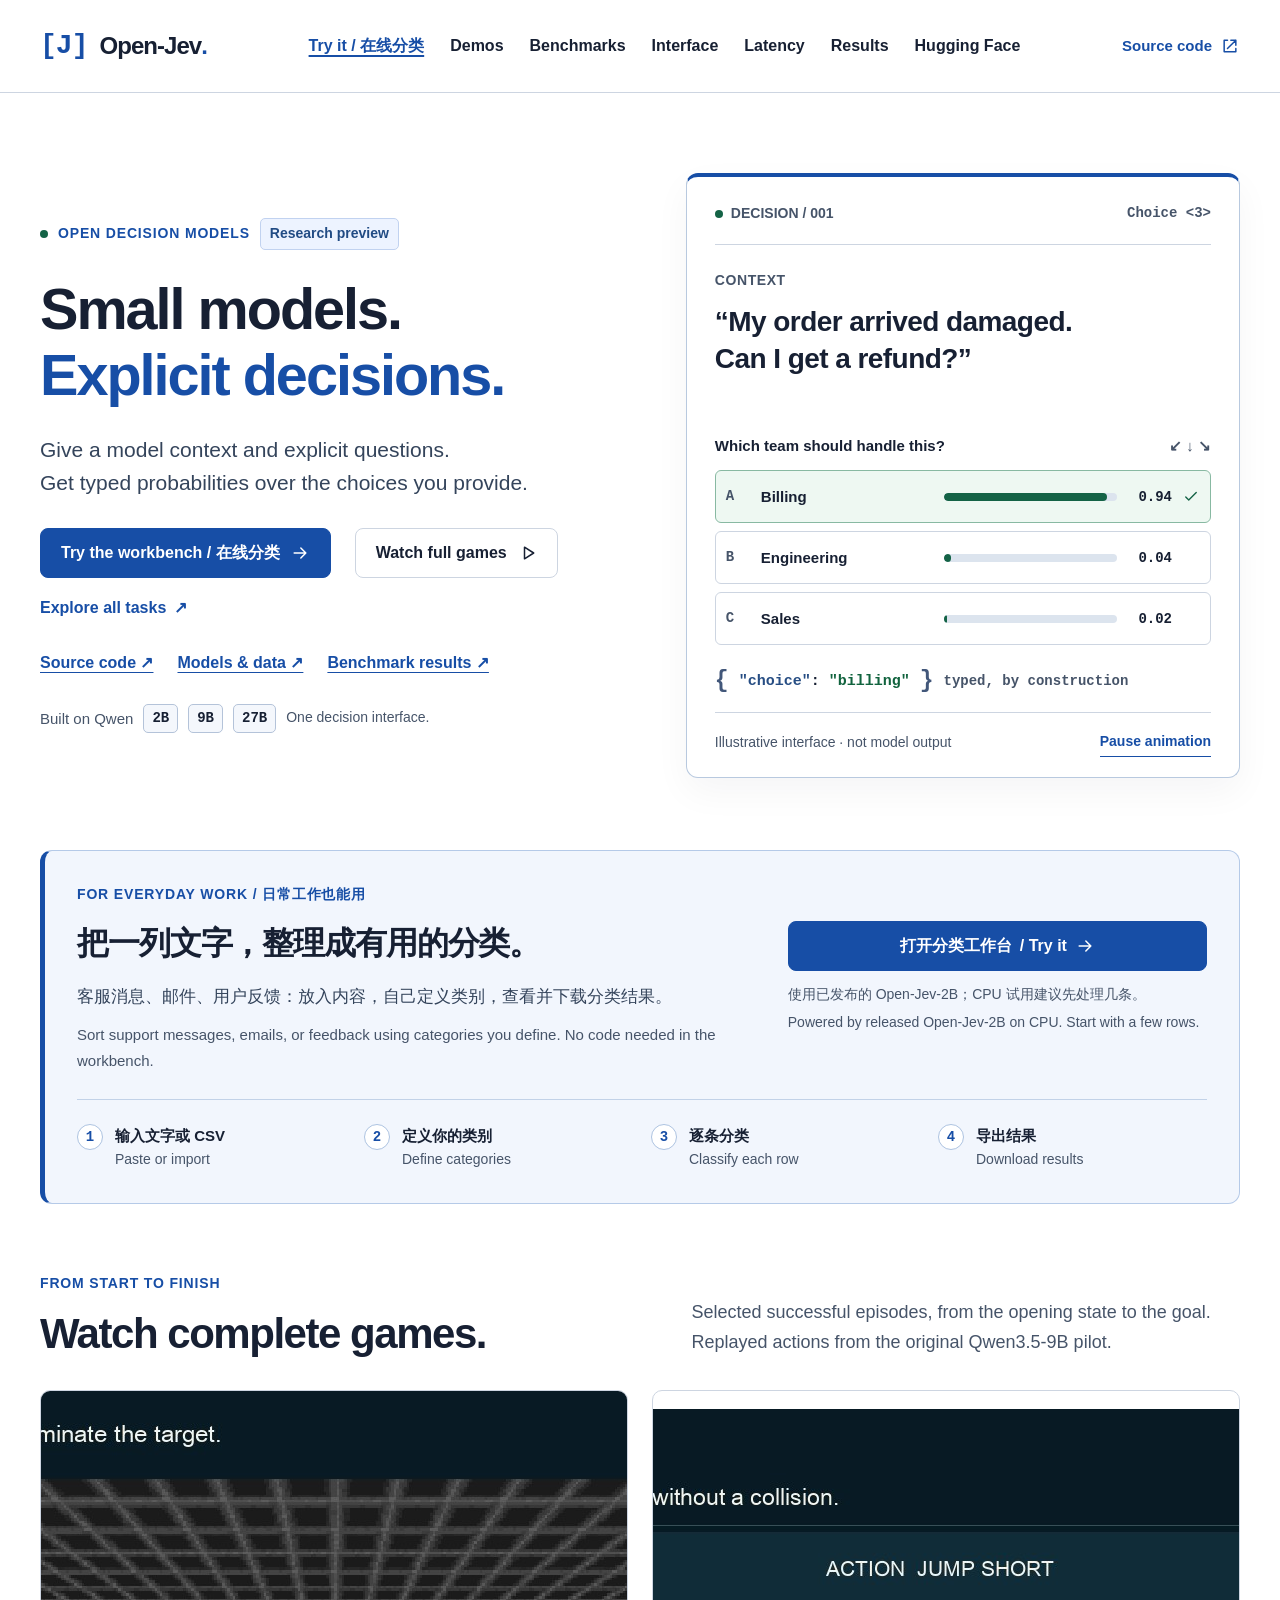
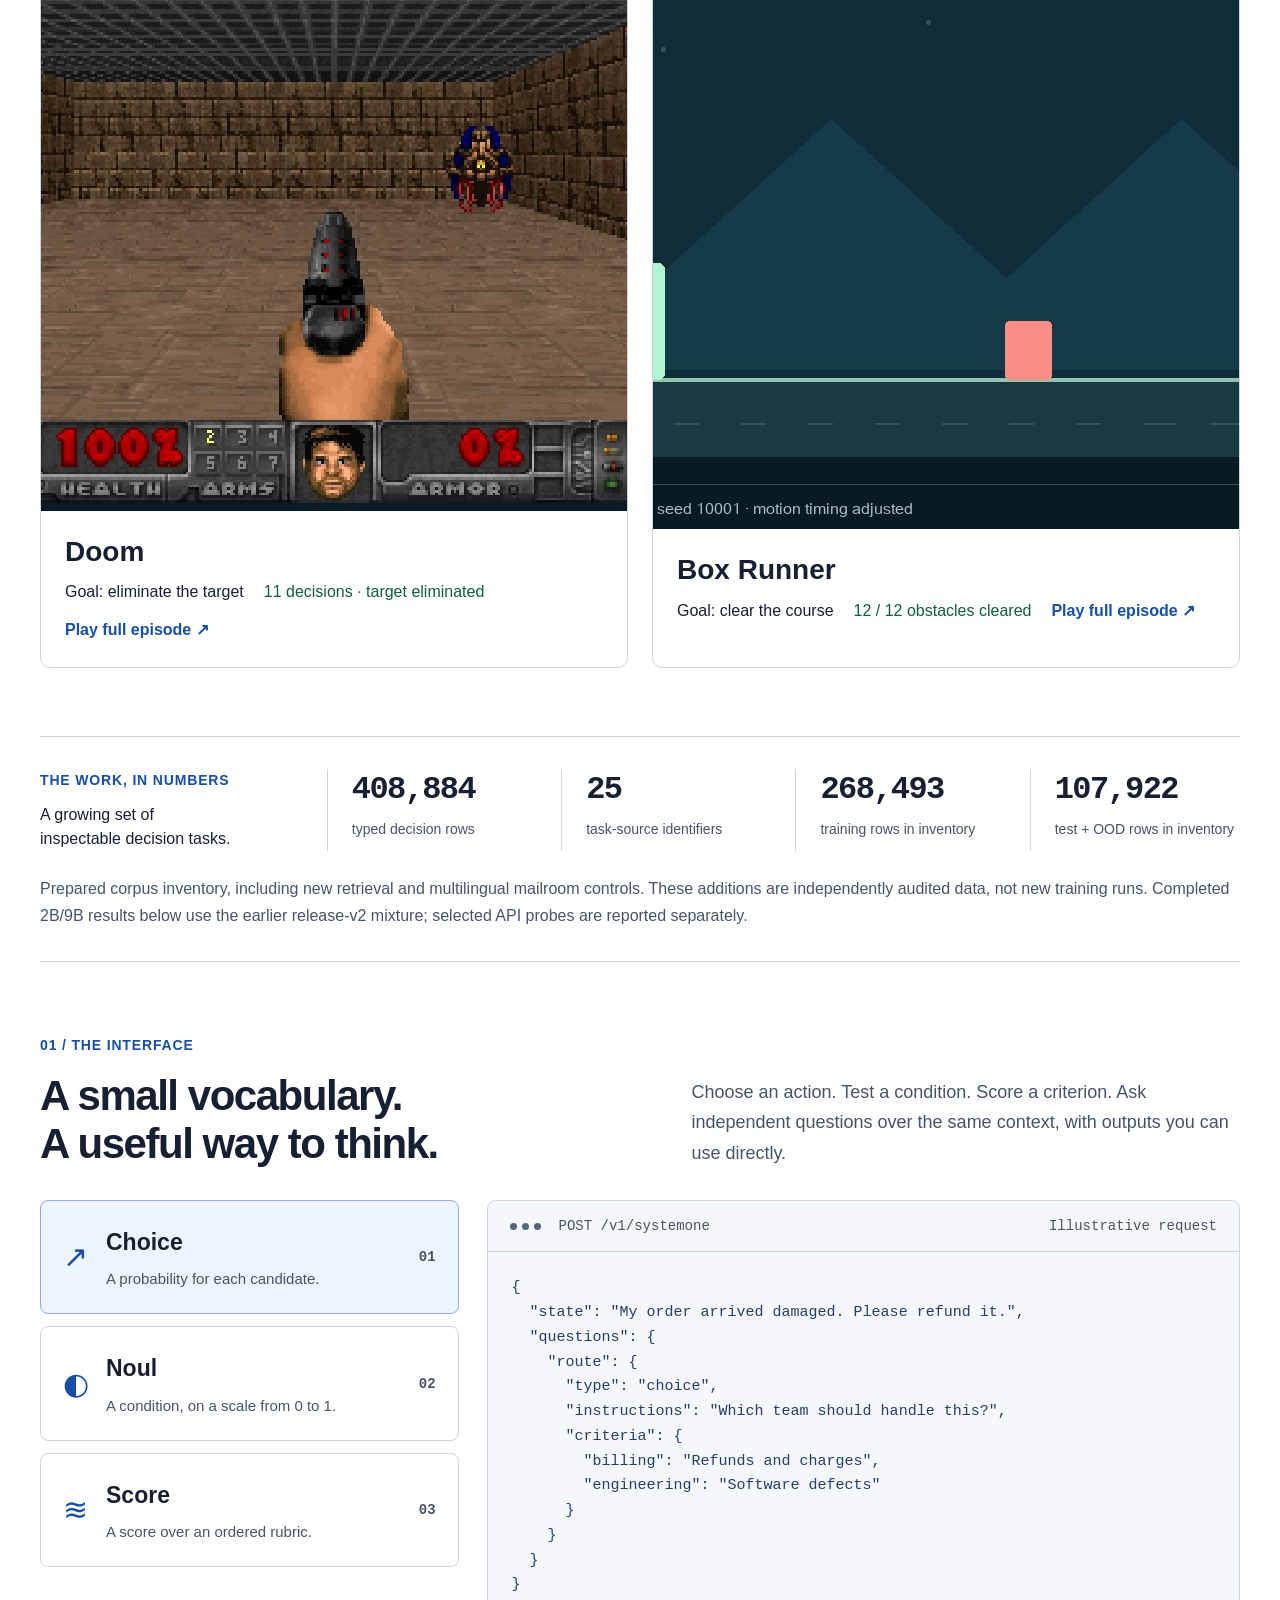
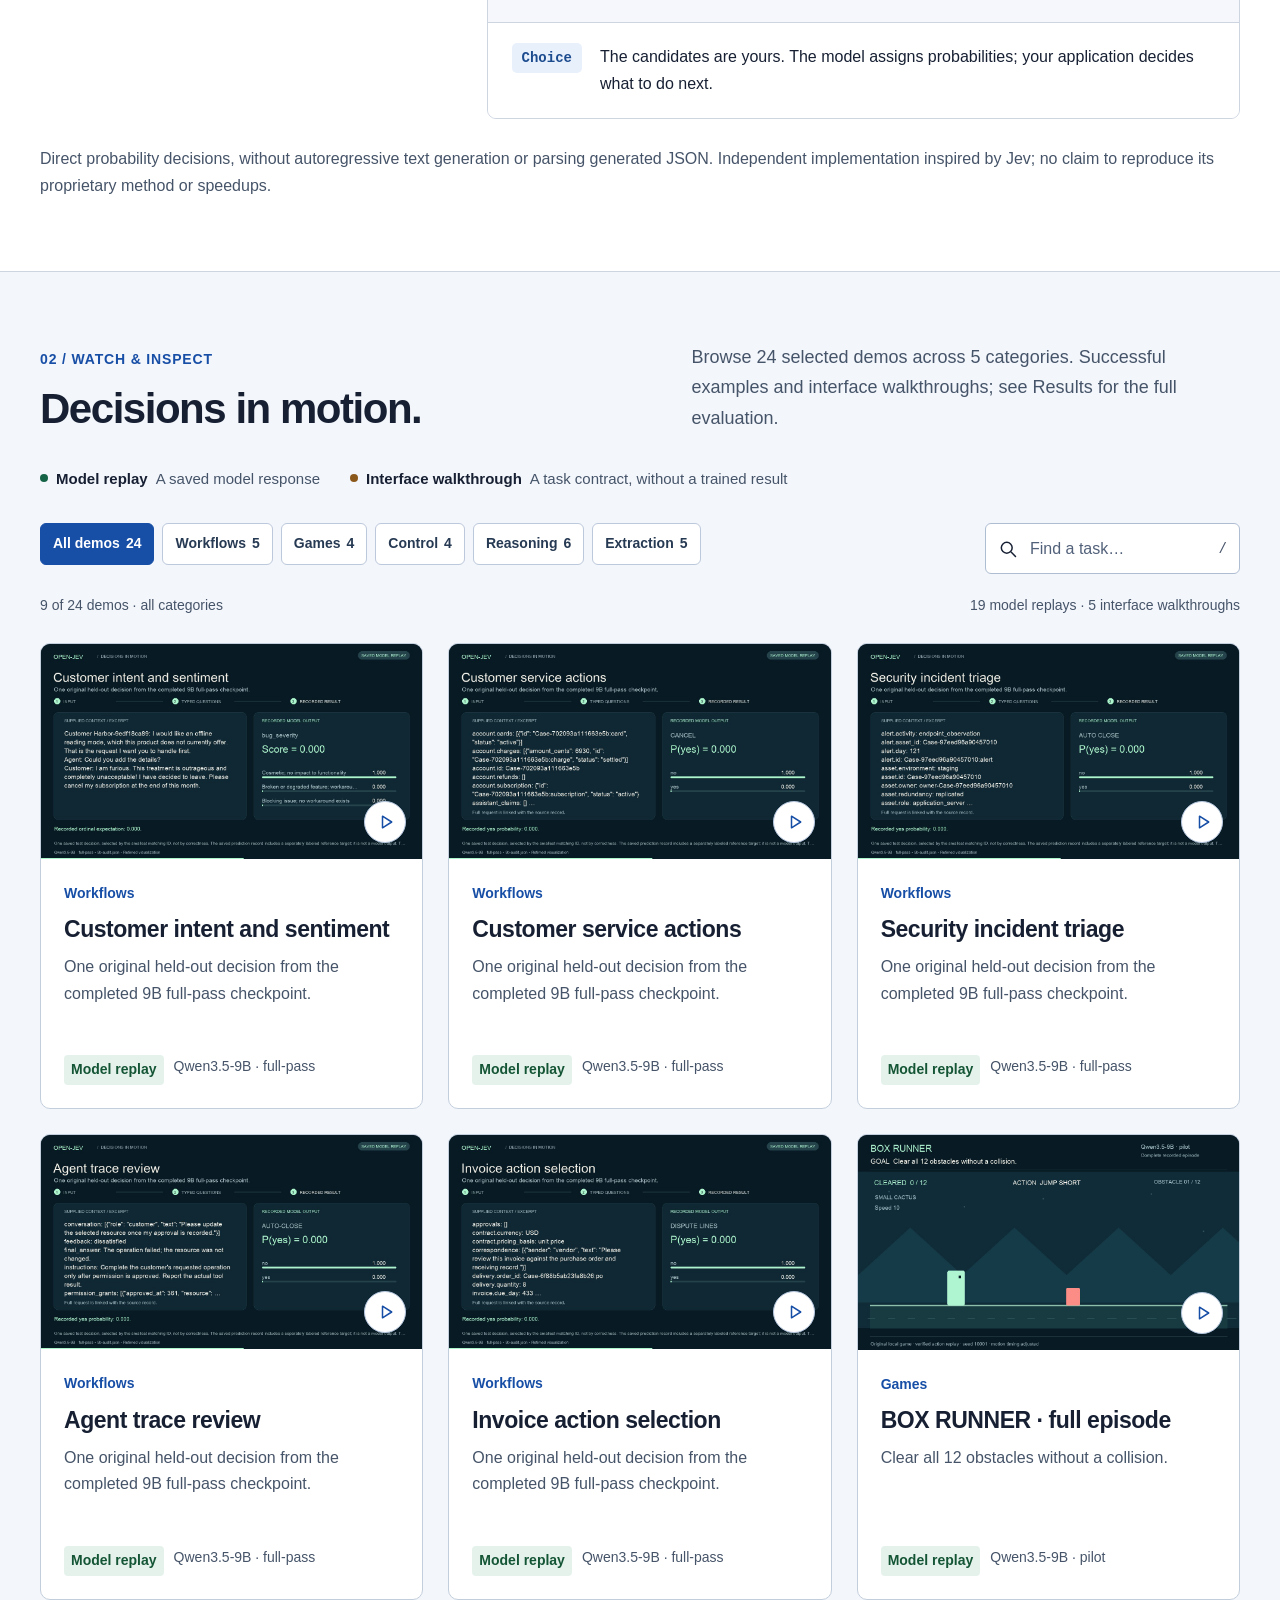
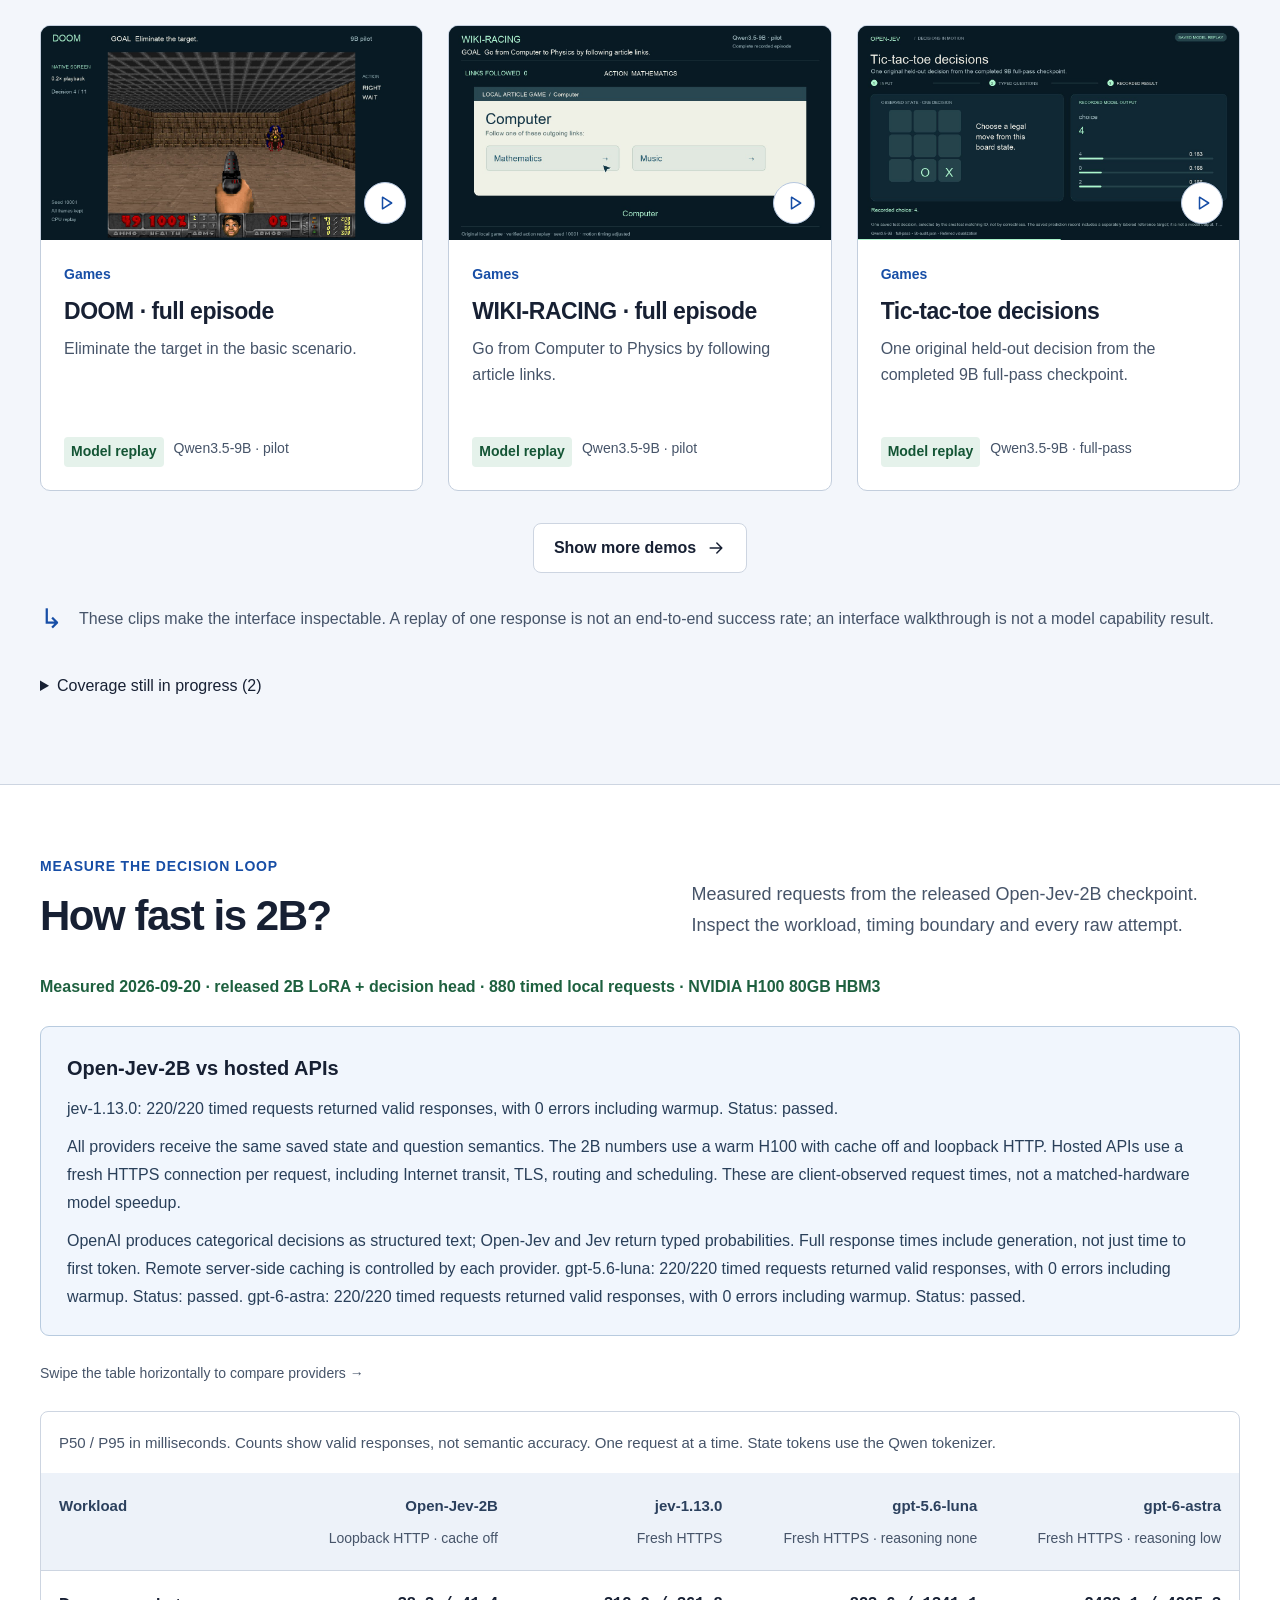
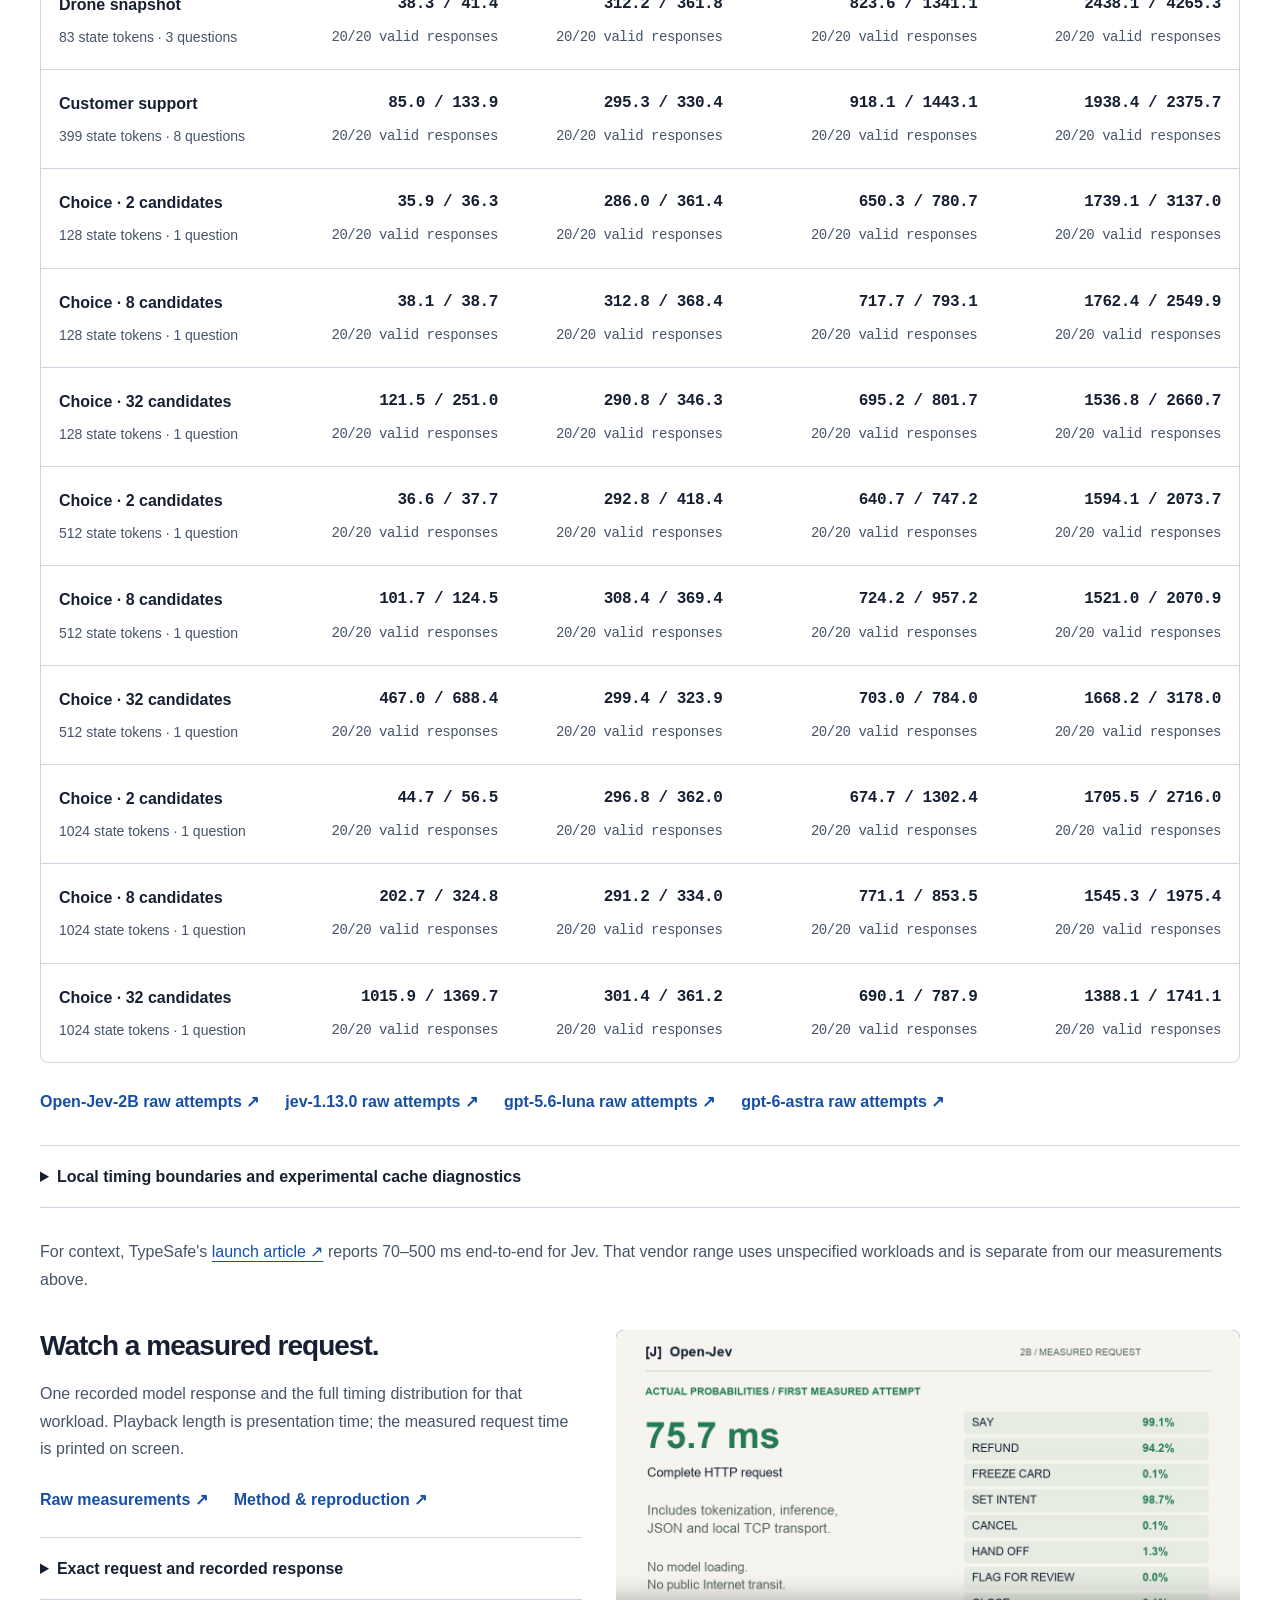
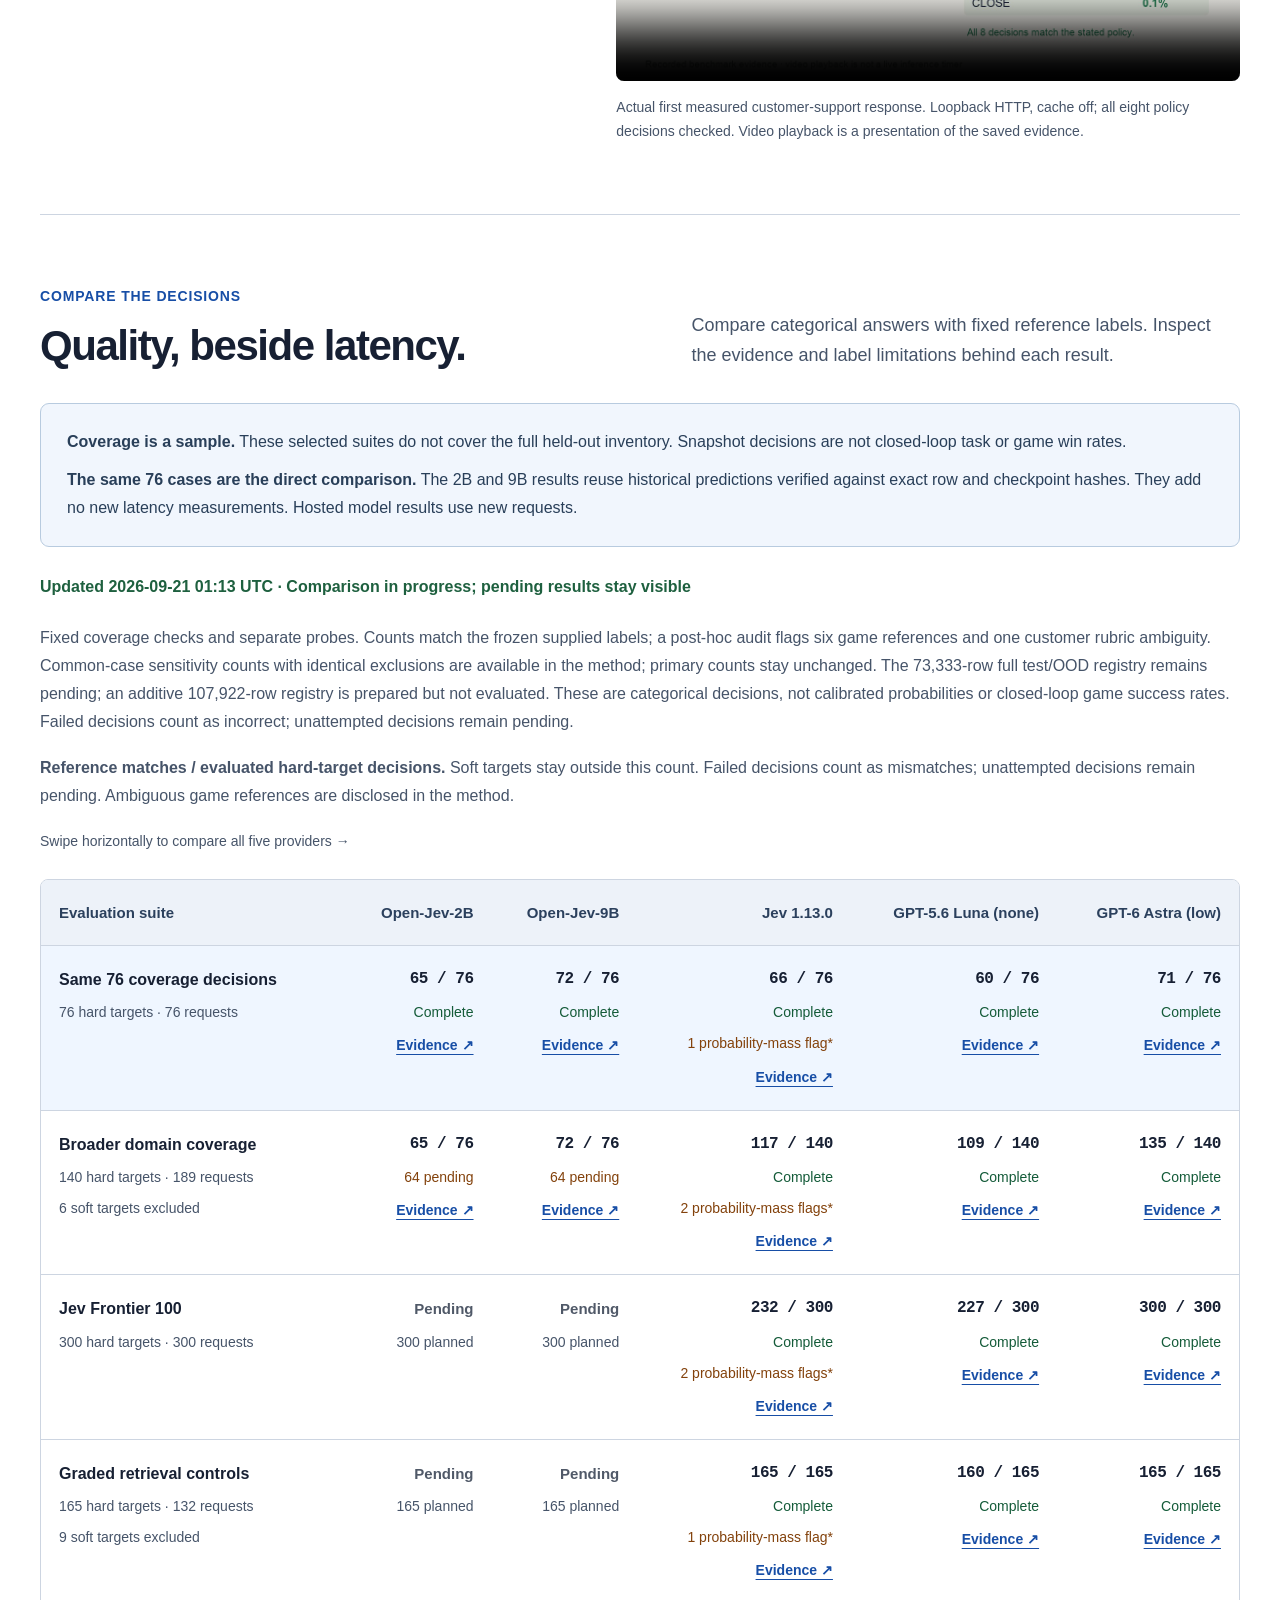
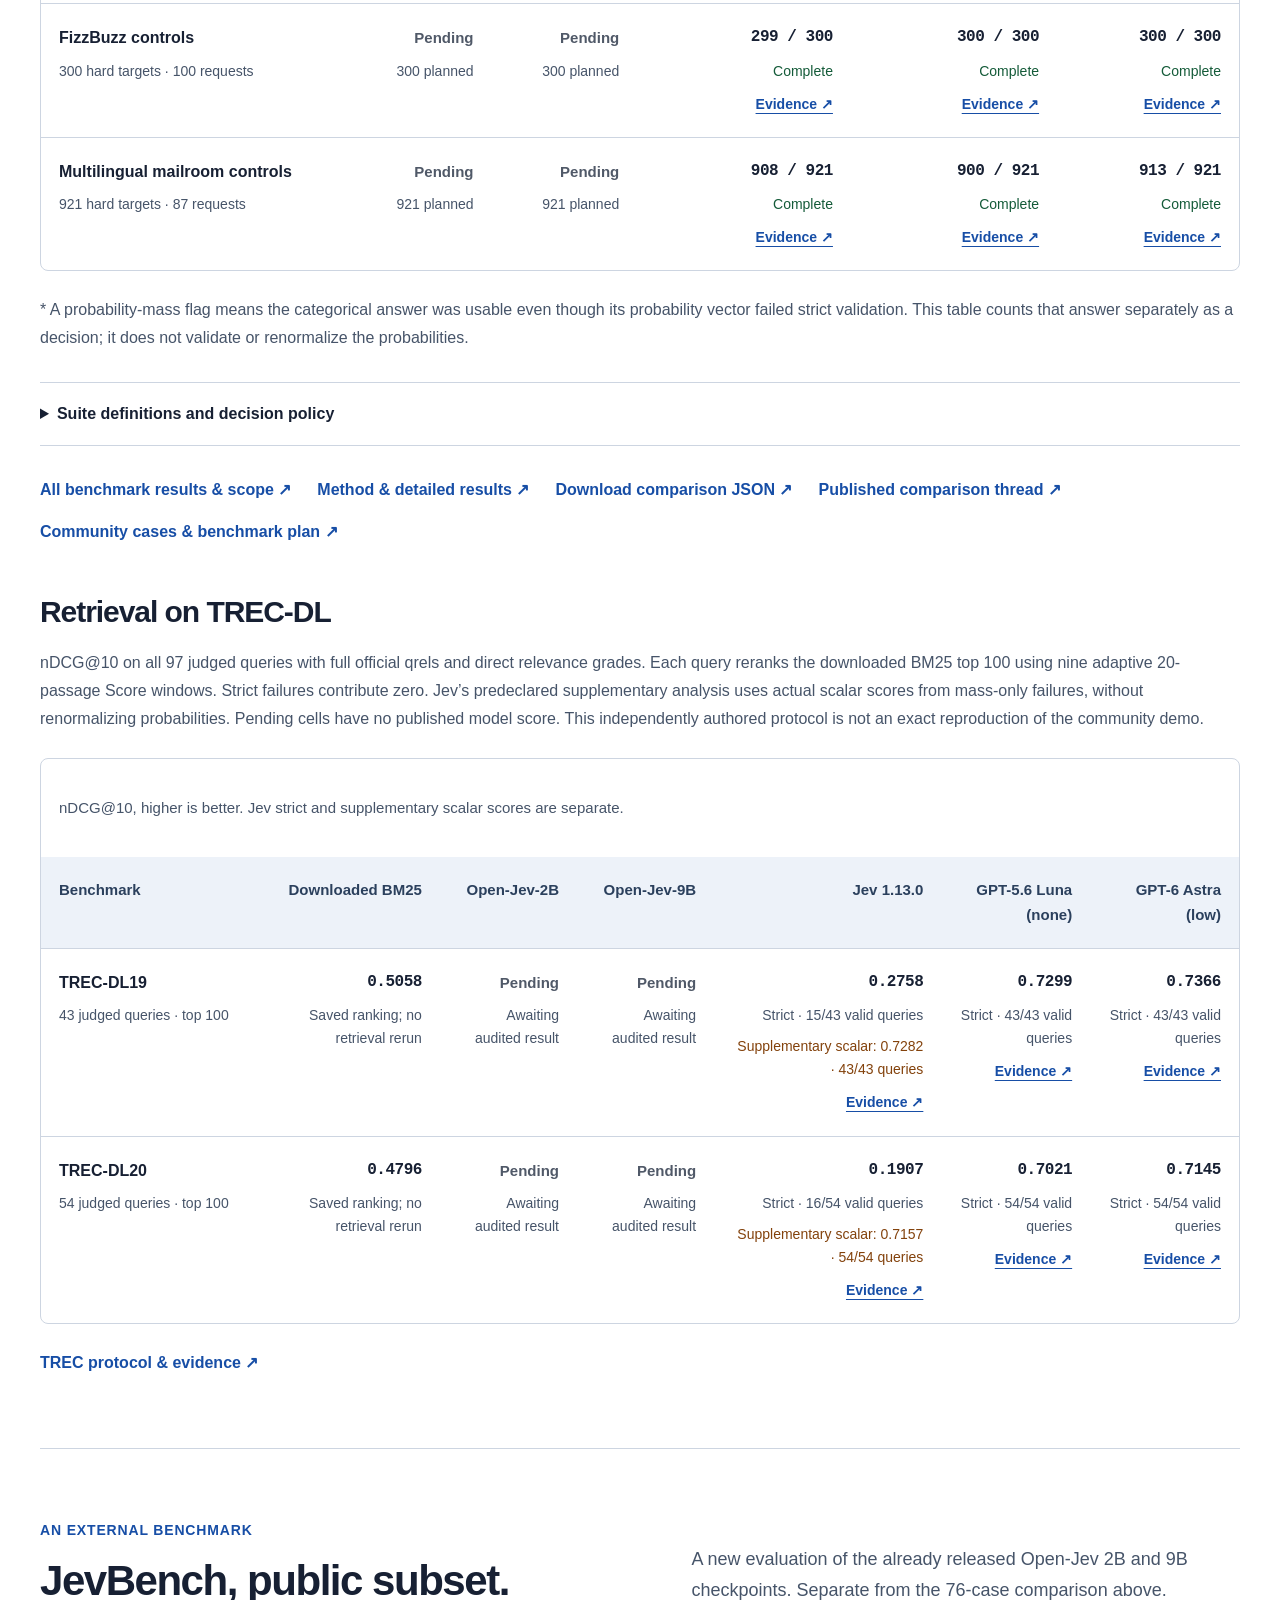
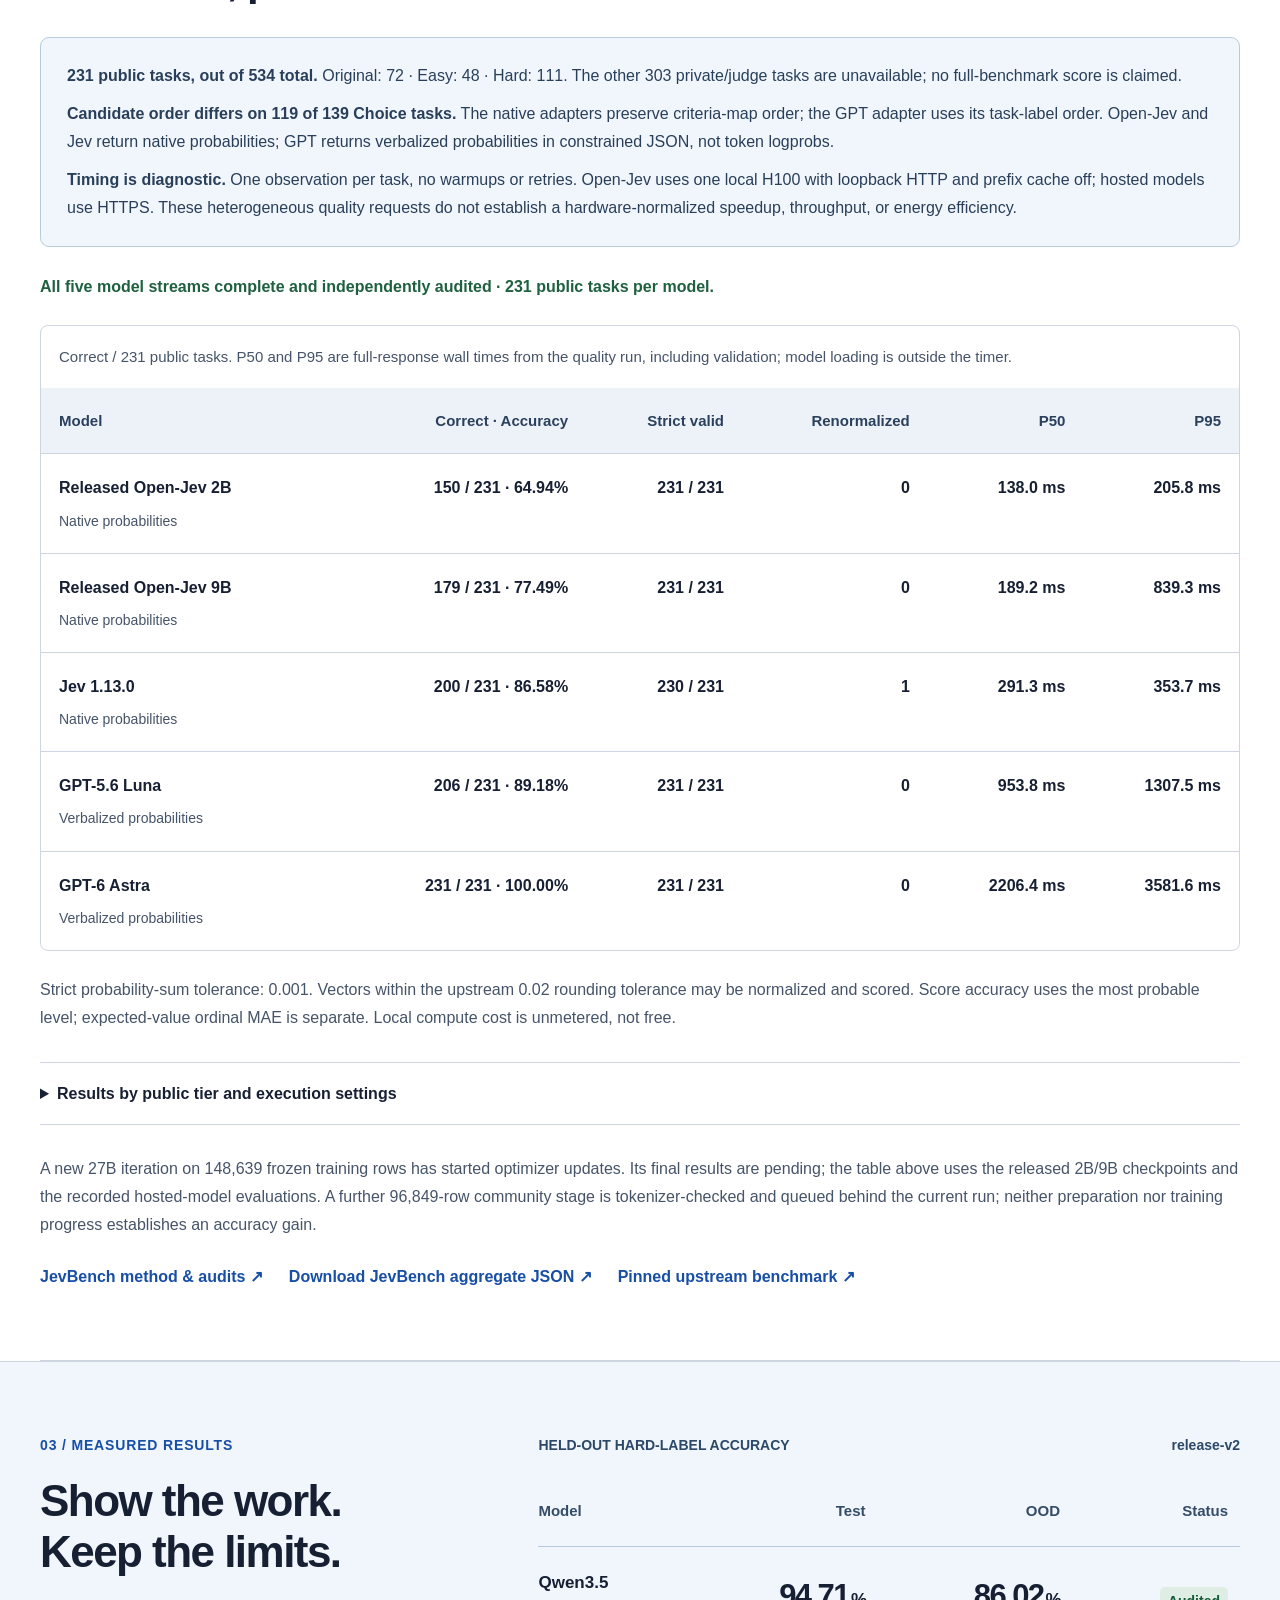
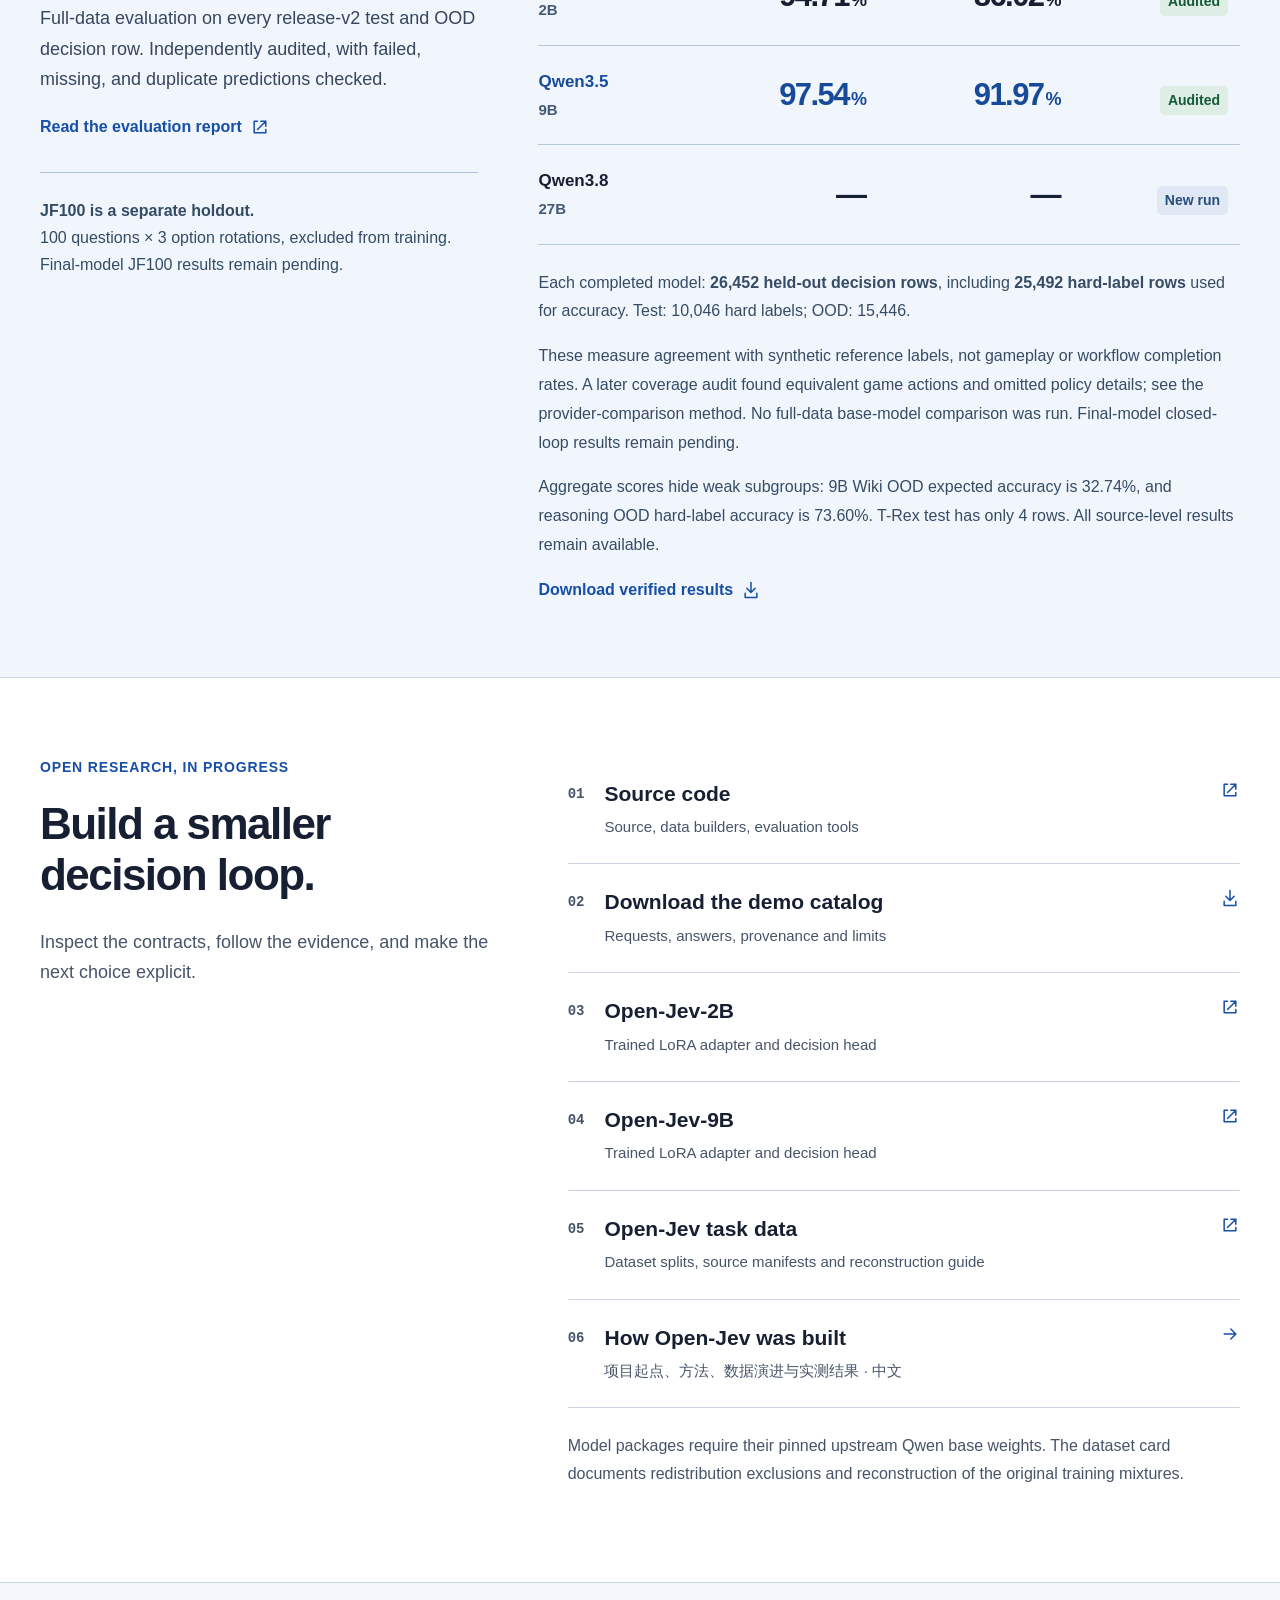
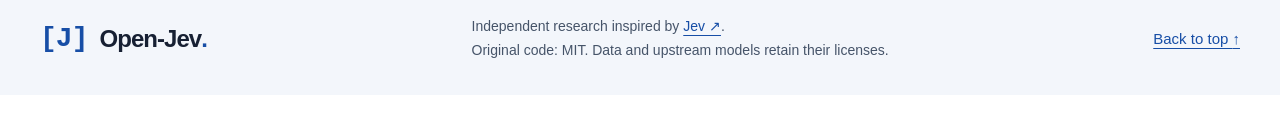
==== commit be624f36: "Launch online 2B text classification workbench" ====
--- a/site/index.html
+++ b/site/index.html
@@ -10,7 +10,7 @@
   <meta property="og:type" content="website">
   <title>Open-Jev — Models that make a choice.</title>
   <link rel="icon" href="data:image/svg+xml,%3Csvg xmlns='http://www.w3.org/2000/svg' viewBox='0 0 64 64'%3E%3Crect width='64' height='64' rx='16' fill='%23152032'/%3E%3Cpath d='M18 18h-5v28h5M46 18h5v28h-5M27 19h12v20q0 8-8 8t-8-8' fill='none' stroke='%23bef3d8' stroke-width='4'/%3E%3C/svg%3E">
-  <link rel="stylesheet" href="./styles.css?v=readable-20260921">
+  <link rel="stylesheet" href="./styles.css?v=workbench-20260923">
   <script src="./app.js" defer></script>
   <script src="./jevbench.js" defer></script>
 </head>
@@ -29,7 +29,7 @@
   <header class="site-header">
     <div class="wrap header-inner">
       <a class="brand" href="#" aria-label="Open-Jev home"><span class="brand-mark" aria-hidden="true">[<b>J</b>]</span> Open-Jev<span class="brand-dot">.</span></a>
-      <nav class="top-nav" aria-label="Main navigation"><a href="#demos">Demos</a><a href="./benchmarks/">Benchmarks</a><a href="#interface">Interface</a><a href="#latency">Latency</a><a href="#results">Results</a><a href="https://huggingface.co/collections/ZefanCai/open-jev">Hugging Face</a></nav>
+      <nav class="top-nav" aria-label="Main navigation"><a class="workbench-nav-link" href="./workbench/">Try it / 在线分类</a><a href="#demos">Demos</a><a href="./benchmarks/">Benchmarks</a><a href="#interface">Interface</a><a href="#latency">Latency</a><a href="#results">Results</a><a href="https://huggingface.co/collections/ZefanCai/open-jev">Hugging Face</a></nav>
       <a class="header-code" href="https://github.com/Zefan-Cai/Open-Jev"><span class="desktop-label">Source code</span><span class="mobile-label">Code</span><svg class="icon"><use href="#i-external"/></svg></a>
     </div>
   </header>
@@ -40,7 +40,7 @@
         <div class="eyebrow"><span class="status-dot"></span> OPEN DECISION MODELS <span class="preview-tag">Research preview</span></div>
         <h1 id="hero-title">Small models.<br><span>Explicit decisions.</span></h1>
         <p class="hero-description">Give a model context and explicit questions.<br class="desktop-break"> Get typed probabilities over the choices you provide.</p>
-        <div class="hero-actions"><button class="button button-dark" id="watch-overview" type="button">Watch full games <svg class="icon"><use href="#i-play"/></svg></button><a class="text-link" href="#demos">Explore all tasks <span aria-hidden="true">↗</span></a></div>
+        <div class="hero-actions"><a class="button button-dark" href="./workbench/">Try the workbench / 在线分类 <svg class="icon"><use href="#i-arrow"/></svg></a><button class="button button-outline" id="watch-overview" type="button">Watch full games <svg class="icon"><use href="#i-play"/></svg></button><a class="text-link" href="#demos">Explore all tasks <span aria-hidden="true">↗</span></a></div>
         <div class="hero-resource-links"><a href="https://github.com/Zefan-Cai/Open-Jev">Source code ↗</a><a href="https://huggingface.co/collections/ZefanCai/open-jev">Models &amp; data ↗</a><a href="./benchmarks/">Benchmark results ↗</a></div>
         <div class="model-line"><span>Built on Qwen</span><a class="model-size" href="https://huggingface.co/ZefanCai/Open-Jev-2B">2B</a><a class="model-size" href="https://huggingface.co/ZefanCai/Open-Jev-9B">9B</a><span class="model-size">27B</span><span class="model-note">One decision interface.</span></div>
       </div>
@@ -58,6 +58,12 @@
         <div class="hero-caption"><span>Illustrative interface · not model output</span><button id="hero-motion" class="motion-toggle" type="button" aria-pressed="false">Pause animation</button></div>
         <span class="hero-corner corner-one" aria-hidden="true">+</span><span class="hero-corner corner-two" aria-hidden="true">+</span>
       </div>
+    </section>
+
+    <section class="workbench-promo wrap" aria-labelledby="workbench-promo-title">
+      <div class="workbench-promo-copy"><span class="eyebrow">FOR EVERYDAY WORK / 日常工作也能用</span><h2 id="workbench-promo-title"><span lang="zh-CN">把一列文字，整理成有用的分类。</span></h2><p lang="zh-CN">客服消息、邮件、用户反馈：放入内容，自己定义类别，查看并下载分类结果。</p><p class="workbench-english" lang="en">Sort support messages, emails, or feedback using categories you define. No code needed in the workbench.</p></div>
+      <div class="workbench-promo-action"><a class="button button-dark" href="./workbench/"><span lang="zh-CN">打开分类工作台</span> <span lang="en">/ Try it</span><svg class="icon"><use href="#i-arrow"/></svg></a><p lang="zh-CN">使用已发布的 Open-Jev-2B；CPU 试用建议先处理几条。</p><p lang="en">Powered by released Open-Jev-2B on CPU. Start with a few rows.</p></div>
+      <ol class="workbench-steps" aria-label="How to classify your text"><li><span>1</span><strong lang="zh-CN">输入文字或 CSV</strong><small lang="en">Paste or import</small></li><li><span>2</span><strong lang="zh-CN">定义你的类别</strong><small lang="en">Define categories</small></li><li><span>3</span><strong lang="zh-CN">逐条分类</strong><small lang="en">Classify each row</small></li><li><span>4</span><strong lang="zh-CN">导出结果</strong><small lang="en">Download results</small></li></ol>
     </section>
 
     <section class="featured-games wrap" id="full-games" aria-labelledby="full-games-title" hidden>
--- a/site/styles.css
+++ b/site/styles.css
@@ -192,4 +192,63 @@
   .results-table th, .results-table td { padding: 17px 4px; }.results-table tbody td { font-size: 23px; }.results-table tbody th { font-size: 15px; }.results-table tbody th > span { font-size: 14px; }.results-table tbody td > span:not(.table-status) { font-size: 15px; }.results-table thead th { font-size: 14px; }.table-status { font-size: 14px; padding: 3px 4px; }.results-copy h2, .start-section h2 { font-size: 34px; }.resource-link { gap: 14px; }.resource-link strong { font-size: 20px; }.resource-link small { font-size: 15px; }.resource-number { font-size: 14px; }.footer-inner { gap: 22px; }
   dialog { width: calc(100vw - 20px); max-height: calc(100dvh - 24px); }.modal-header { padding: 12px 15px; }.modal-body { padding: 25px 18px; }.modal-body h2 { font-size: 29px; }.modal-downloads { align-items: stretch; flex-direction: column; }.modal-description { font-size: 17px; }.video-frame video { max-height: 50dvh; }.benchmark-hero { padding-block: 42px 30px; }.benchmark-hero > p { font-size: 18px; }.benchmark-section h2 { font-size: 29px; }.benchmark-notice { padding: 18px; }
 }
+/* A direct entry for people who want to classify text without writing code. */
+.top-nav .workbench-nav-link { color: var(--accent); text-decoration: underline; text-decoration-thickness: 2px; }
+.workbench-promo { display: grid; grid-template-columns: minmax(0, 1.6fr) minmax(0, 1fr); align-items: center; gap: 26px 40px; padding: 32px; margin-bottom: 52px; border: 1px solid #b5cae8; border-left: 5px solid var(--accent); border-radius: 12px; background: #f2f6fd; }
+.workbench-promo h2 { margin: 14px 0 18px; font-size: clamp(27px, 2.5vw, 35px); line-height: 1.4; }
+.workbench-promo-copy > p { margin-bottom: 10px; color: #34445b; font-size: 17px; }
+.workbench-promo-copy > .workbench-english { color: var(--muted); font-size: 15px; line-height: 1.7; margin-bottom: 0; }
+.workbench-promo-action { min-width: 0; }
+.workbench-promo-action .button { width: 100%; flex-wrap: wrap; gap: 5px 8px; }
+.workbench-promo-action p { color: var(--muted); font-size: 14px; line-height: 1.7; margin: 12px 0 0; }
+.workbench-promo-action p + p { margin-top: 4px; }
+.workbench-steps { display: grid; grid-template-columns: repeat(4, minmax(0, 1fr)); gap: 18px; grid-column: 1 / -1; list-style: none; padding: 24px 0 0; margin: 0; border-top: 1px solid #c2d2e8; }
+.workbench-steps li { display: grid; grid-template-columns: 28px 1fr; align-items: start; gap: 0 10px; min-width: 0; }
+.workbench-steps li > span { display: grid; place-items: center; width: 26px; height: 26px; border: 1px solid #adc3e1; border-radius: 50%; background: #fff; color: var(--accent); font: 650 14px/1 var(--mono); grid-row: 1 / 3; }
+.workbench-steps strong { display: block; color: var(--ink); font-size: 15px; font-weight: 650; line-height: 1.6; }
+.workbench-steps small { display: block; color: var(--muted); font-size: 14px; line-height: 1.6; }
+.workbench-page { padding-bottom: 60px; }
+.workbench-page-hero { padding: 54px 0 28px; }
+.workbench-page-hero h1 { max-width: 940px; font-size: clamp(34px, 4vw, 54px); line-height: 1.3; }
+.workbench-page-hero h1 > span { display: block; font-size: clamp(23px, 2.8vw, 35px); line-height: 1.35; margin-top: 12px; }
+.workbench-page-hero > p { max-width: 920px; font-size: 18px; color: #34445b; margin-bottom: 10px; }
+.workbench-page-hero > p[lang="en"] { font-size: 16px; color: var(--muted); }
+.workbench-page .workbench-steps { padding: 22px 24px; border: 1px solid var(--line); border-radius: 10px; background: var(--surface); }
+.workbench-launch { display: grid; grid-template-columns: minmax(0, 1fr) auto; align-items: start; gap: 24px; padding: 30px 0 20px; }
+.workbench-launch h2 { font-size: 26px; margin: 0 0 12px; line-height: 1.4; }
+.workbench-launch p { font-size: 15px; color: var(--muted); margin: 0; }
+.workbench-launch .button { max-width: 100%; flex-wrap: wrap; }
+.workbench-availability { padding: 18px 22px; border: 1px solid #b9cbe1; border-left: 4px solid var(--accent); border-radius: 8px; background: #f2f6fd; }
+.workbench-availability p { margin: 0; font-size: 15px; color: #34445b; }
+.workbench-availability p + p { margin-top: 8px; font-size: 14px; }
+.workbench-frame { margin-top: 20px; border: 1px solid #b9cbe1; border-radius: 12px; overflow: hidden; background: var(--surface); }
+.workbench-frame-label { display: flex; align-items: center; justify-content: space-between; gap: 16px; flex-wrap: wrap; padding: 13px 20px; border-bottom: 1px solid #b9cbe1; background: #eef3fa; font-size: 14px; color: #354c68; }
+.workbench-frame-label strong { font-size: 14px; font-weight: 700; }
+.workbench-frame iframe { display: block; width: 100%; height: 1120px; border: 0; background: #fff; }
+.workbench-frame-note { margin: 12px 0 0; font-size: 14px; color: var(--muted); }
+.workbench-help { display: grid; grid-template-columns: repeat(3, minmax(0, 1fr)); gap: 24px; margin-top: 32px; }
+.workbench-help section { border-top: 1px solid var(--line); padding-top: 22px; }
+.workbench-help h2 { font-size: 21px; line-height: 1.5; margin-bottom: 12px; }
+.workbench-help p { font-size: 15px; line-height: 1.8; color: var(--muted); margin-bottom: 10px; }
+.workbench-help p[lang="en"] { font-size: 14px; }
+.workbench-help a { overflow-wrap: anywhere; }
+@media (max-width: 900px) {
+  .workbench-promo { grid-template-columns: 1fr; gap: 24px; }
+  .workbench-promo-action { max-width: 480px; }
+  .workbench-help { grid-template-columns: 1fr; gap: 12px; }
+}
+@media (max-width: 600px) {
+  .workbench-promo { padding: 24px 20px; margin-bottom: 38px; }
+  .workbench-promo h2 { font-size: 27px; }
+  .workbench-steps { grid-template-columns: repeat(2, minmax(0, 1fr)); gap: 20px 14px; }
+  .workbench-page-hero { padding-top: 34px; }
+  .workbench-page-hero h1 { font-size: 34px; }
+  .workbench-page .workbench-steps { padding: 20px 16px; }
+  .workbench-launch { grid-template-columns: 1fr; gap: 16px; padding-top: 26px; }
+  .workbench-launch .button { width: 100%; }
+  .workbench-availability { padding: 16px; }
+  .workbench-frame { margin-inline: -8px; border-radius: 8px; }
+  .workbench-frame-label { padding: 12px 14px; gap: 5px; }
+  .workbench-frame iframe { height: 1500px; }
+}
 @media (prefers-reduced-motion: reduce) { html { scroll-behavior: auto; } *, *::before, *::after { transition: none !important; animation: none !important; } }
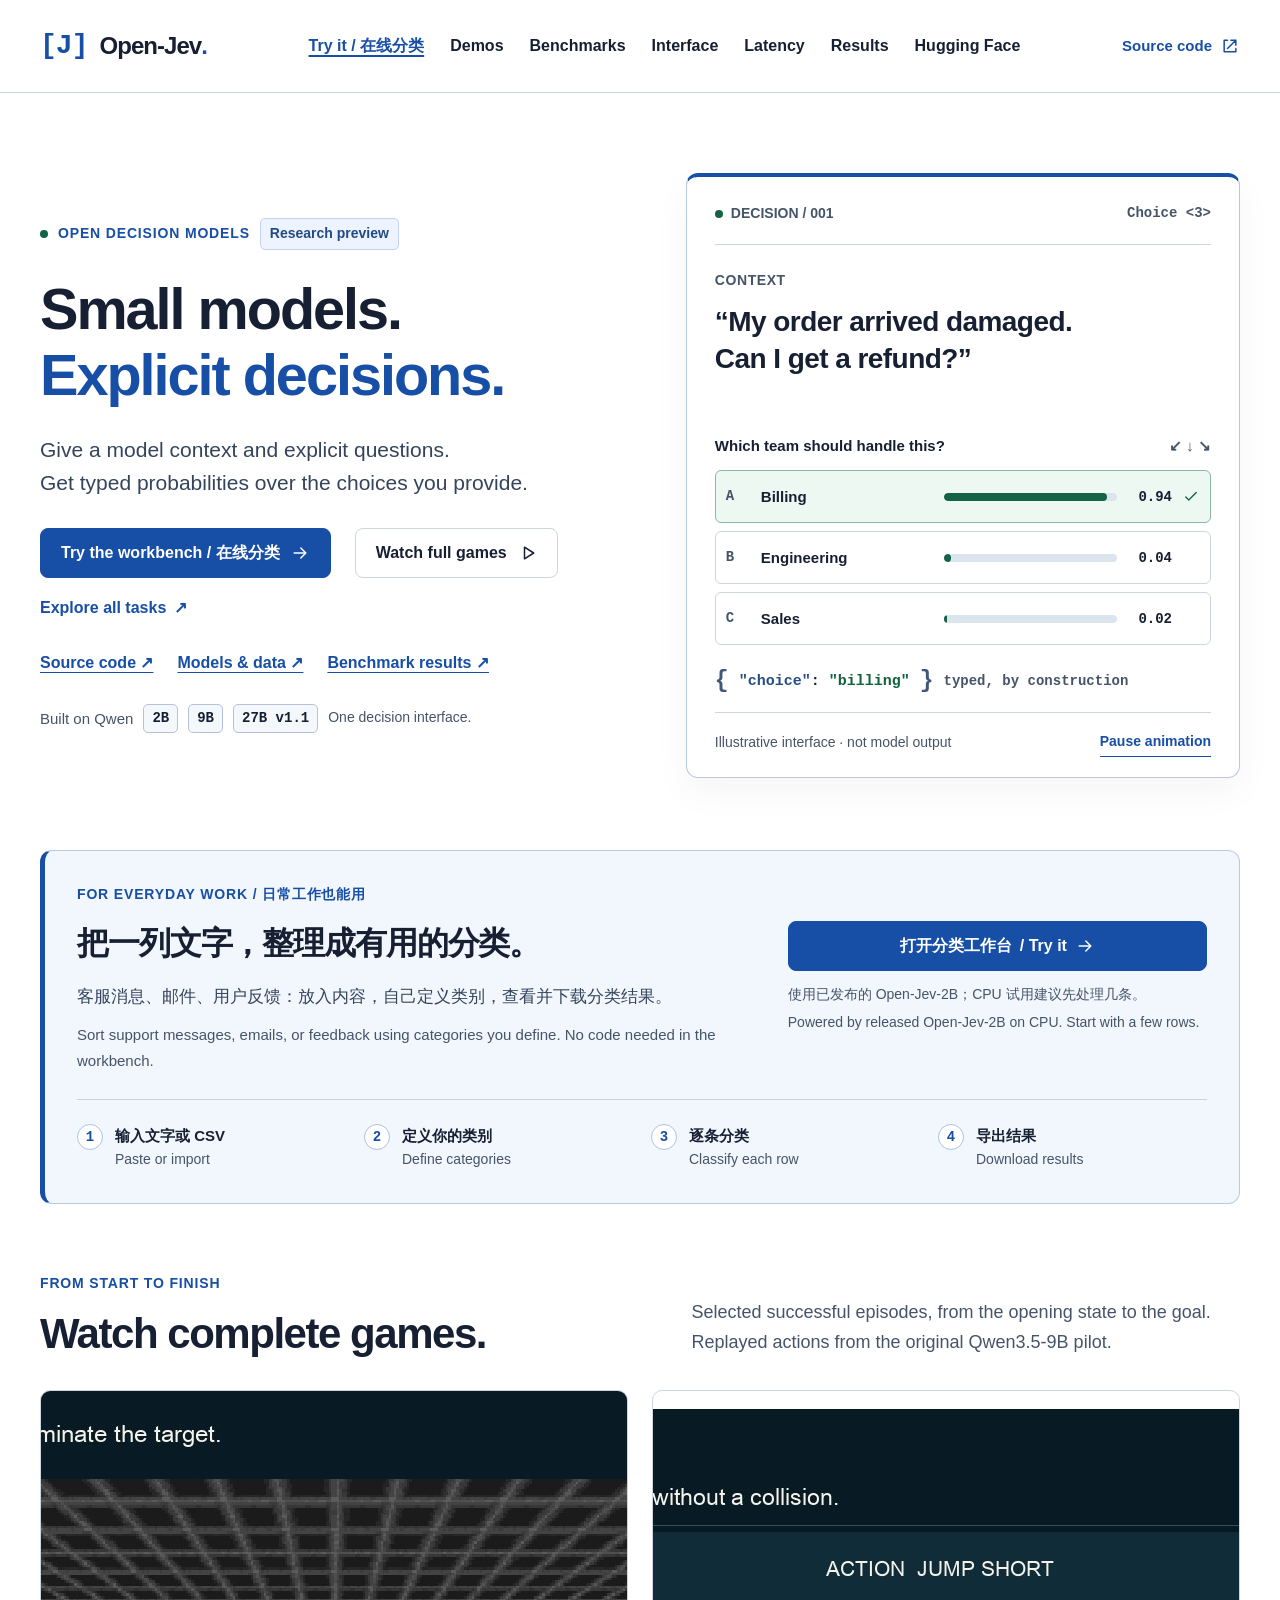
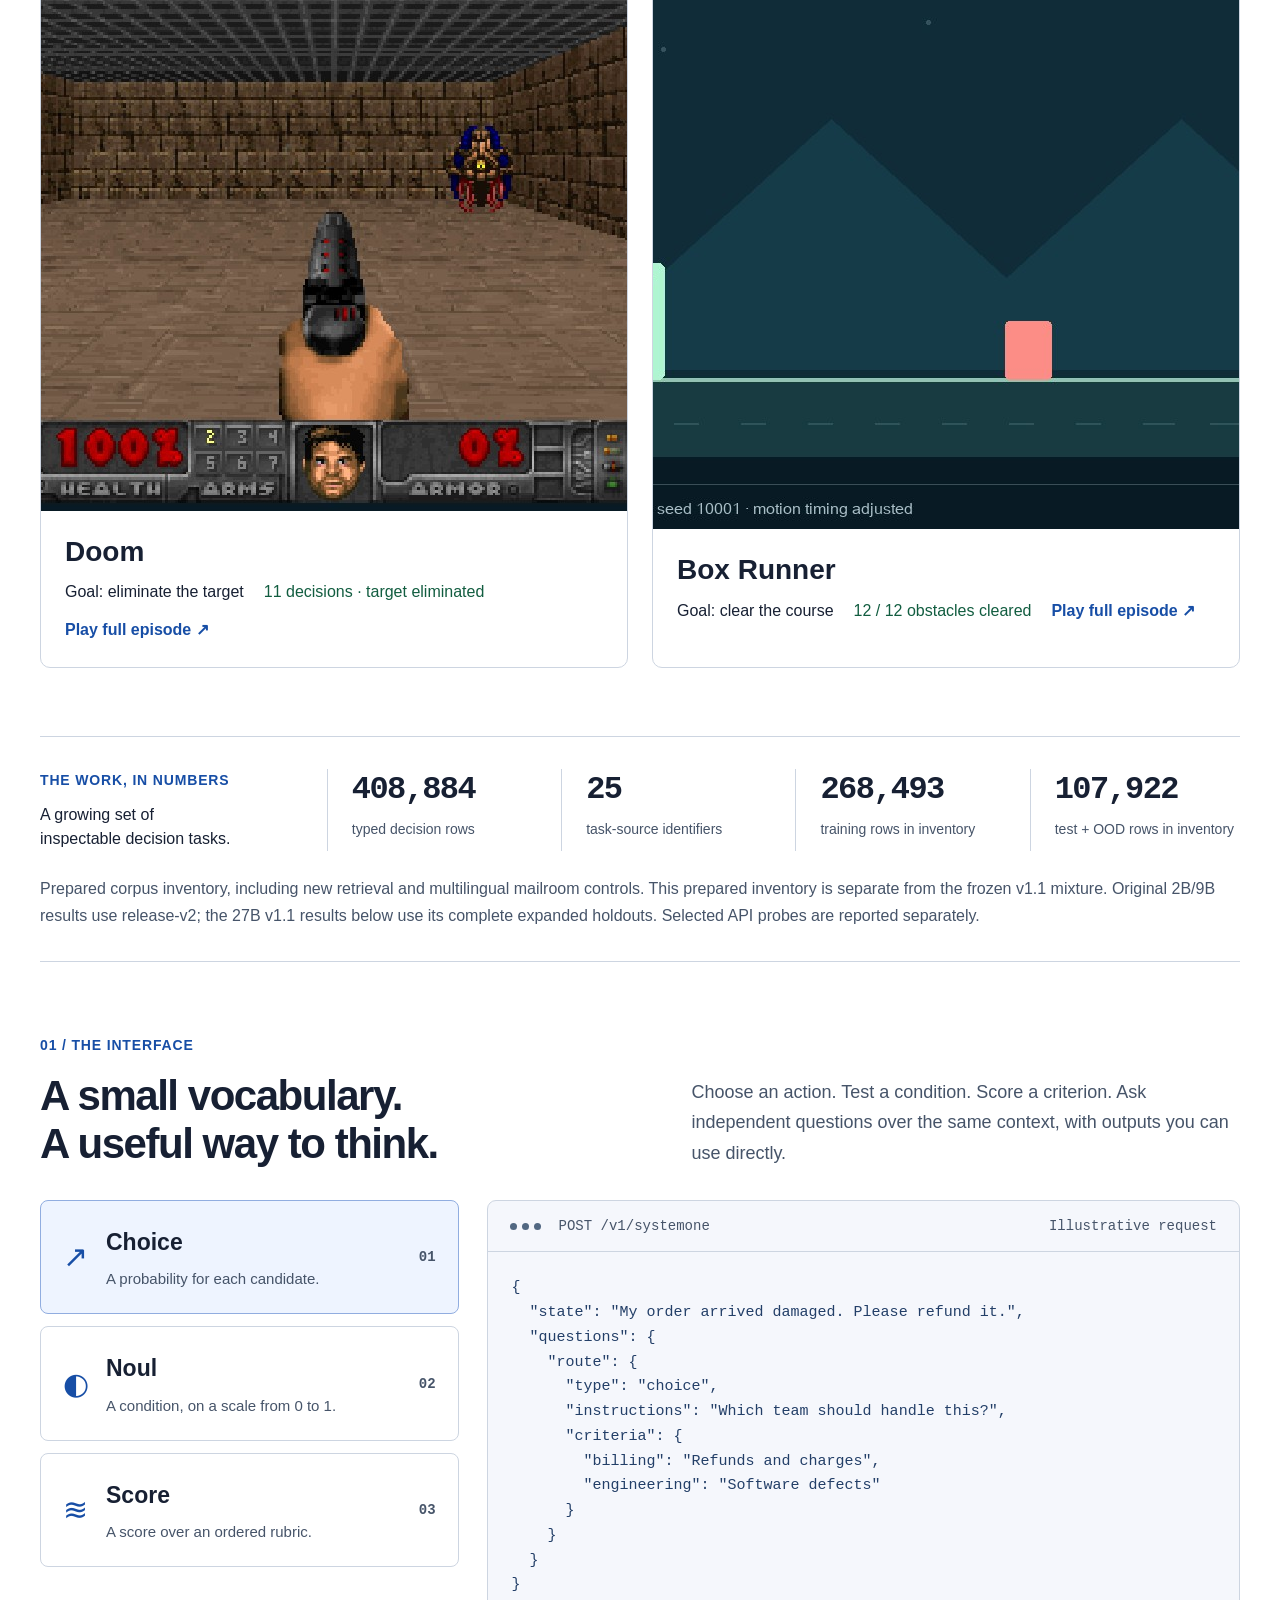
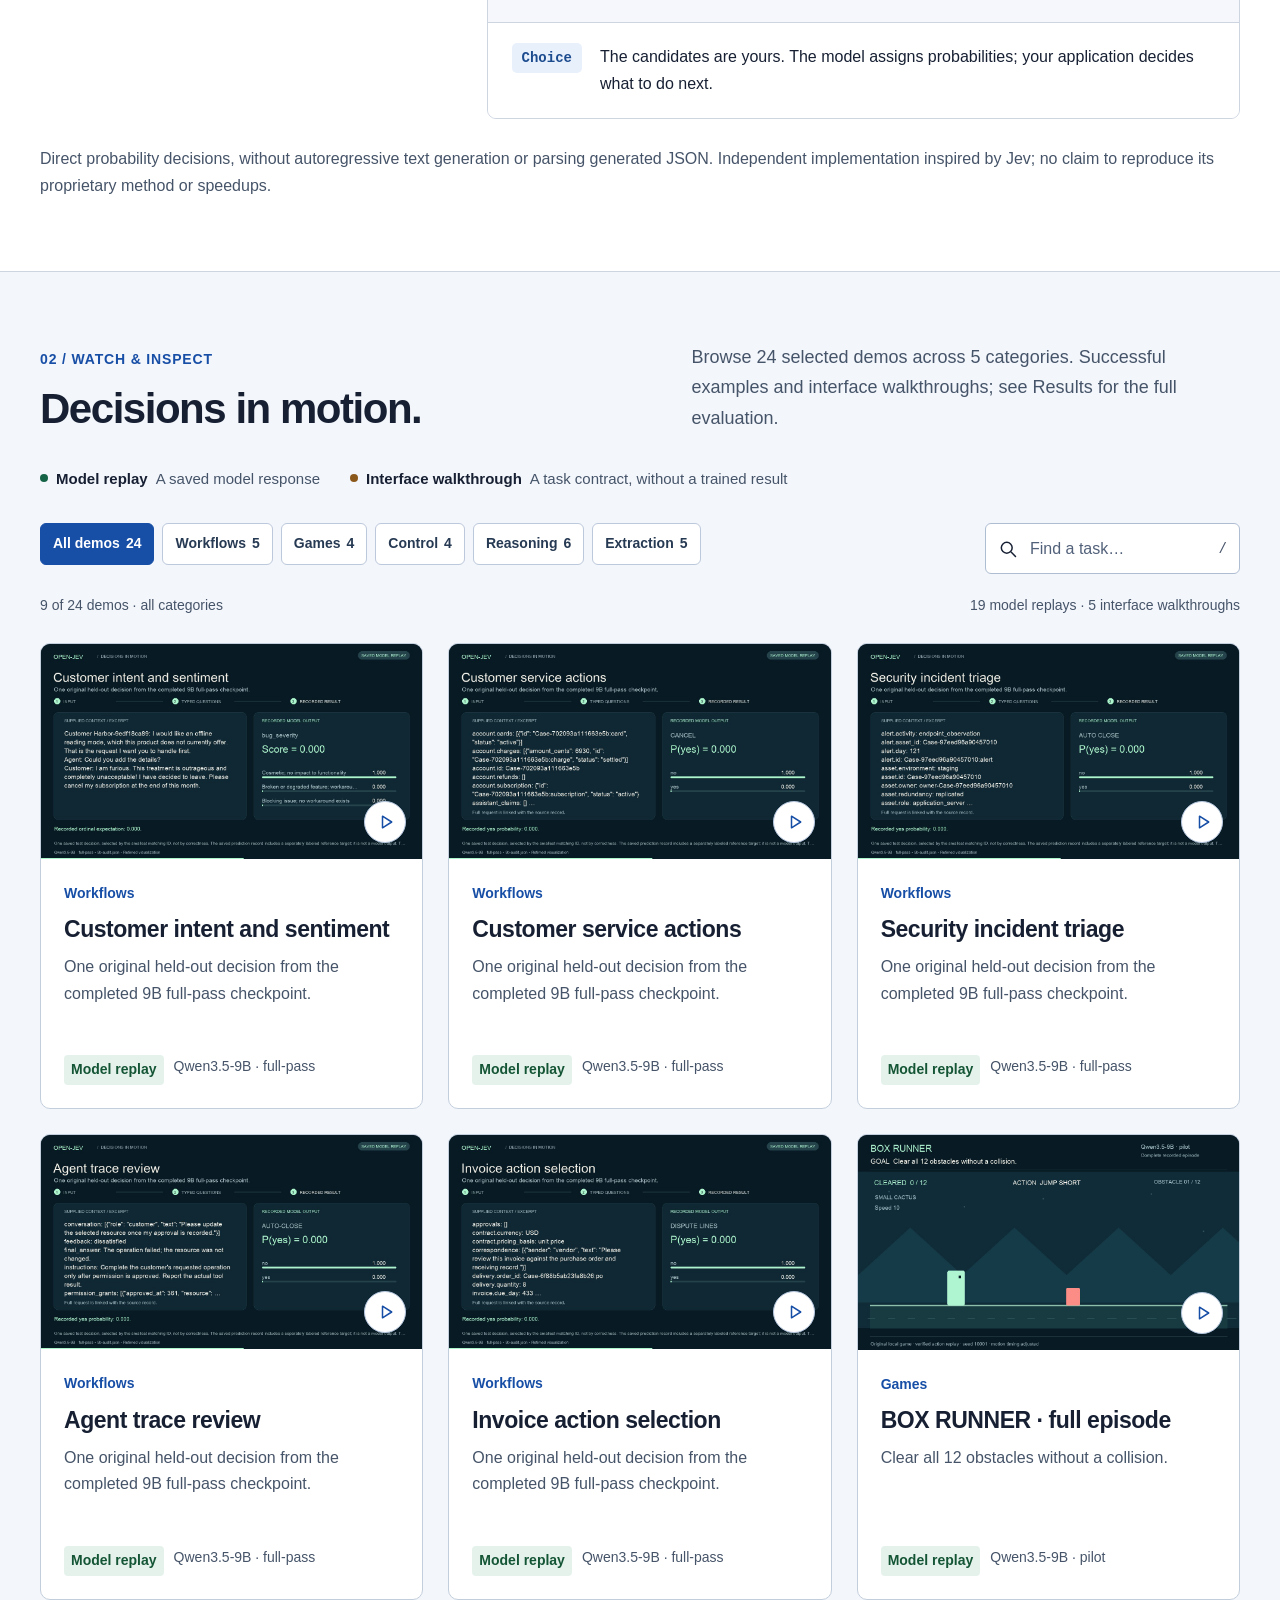
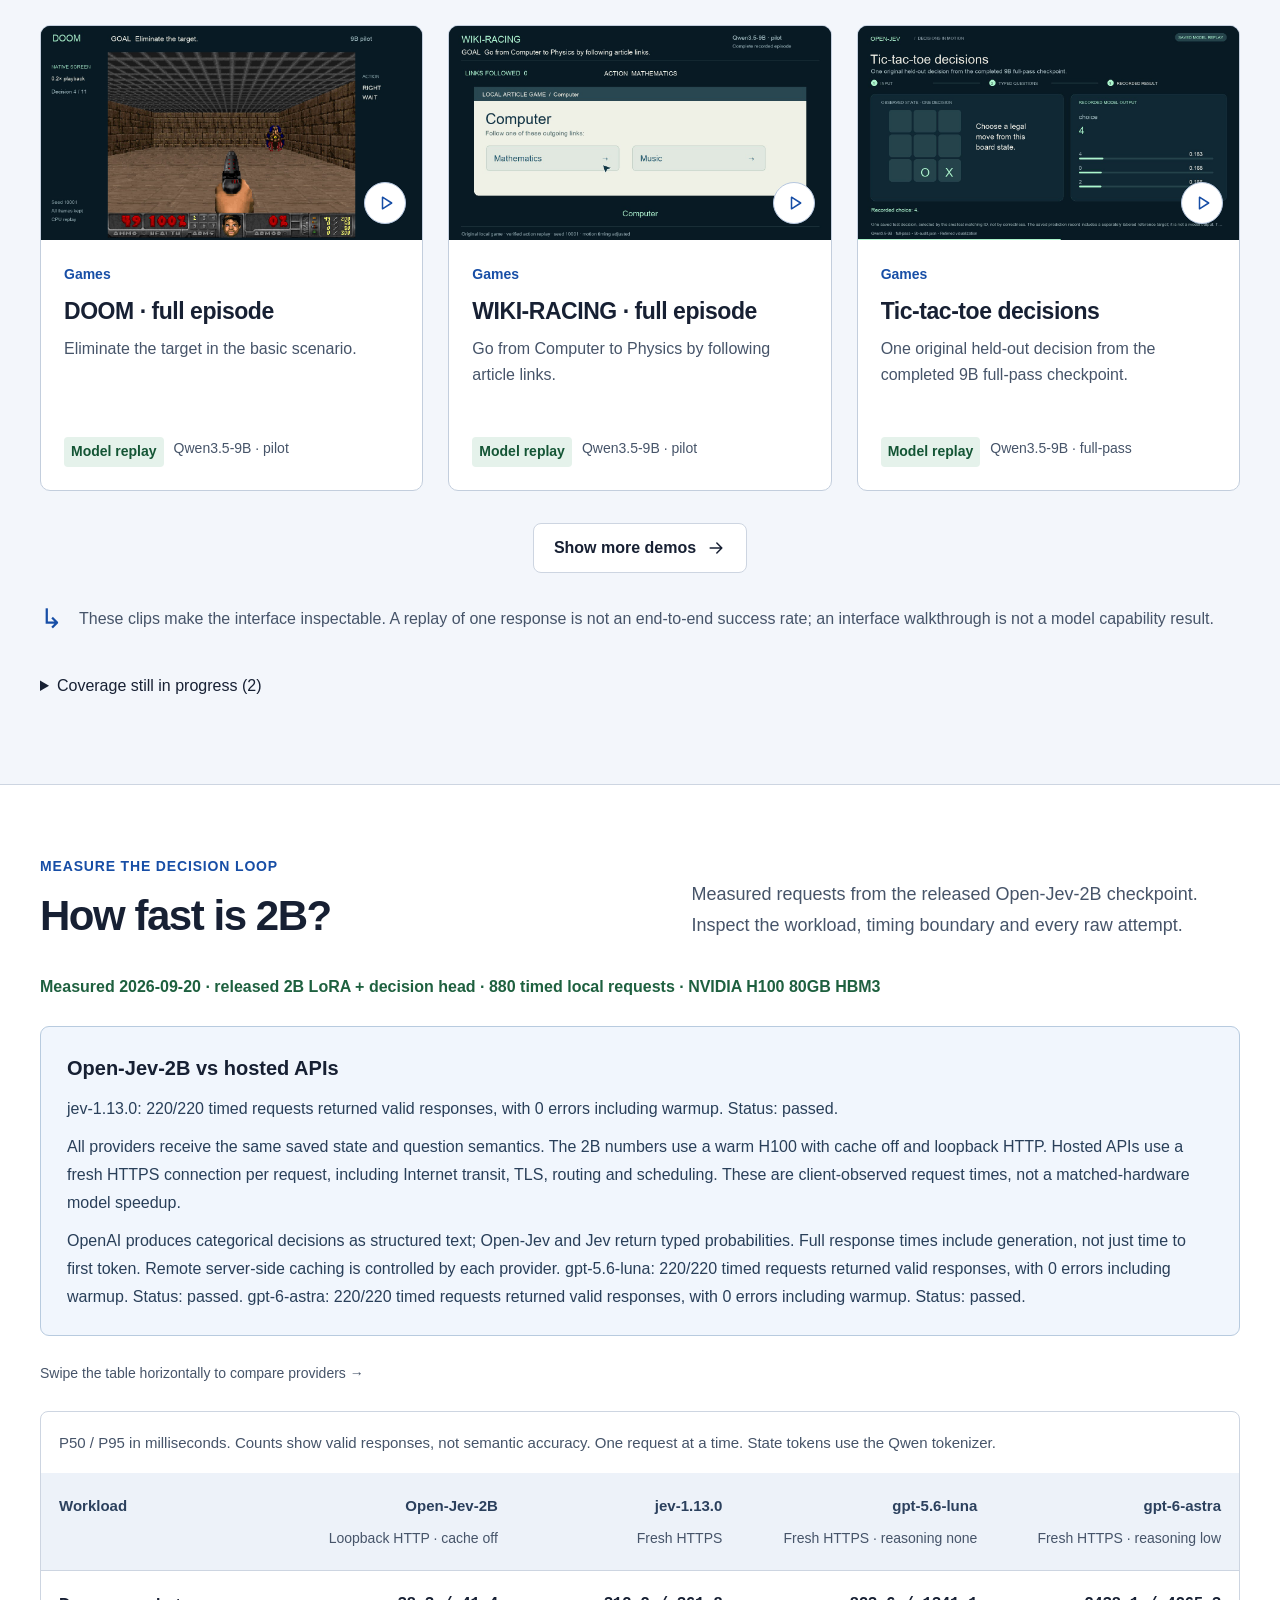
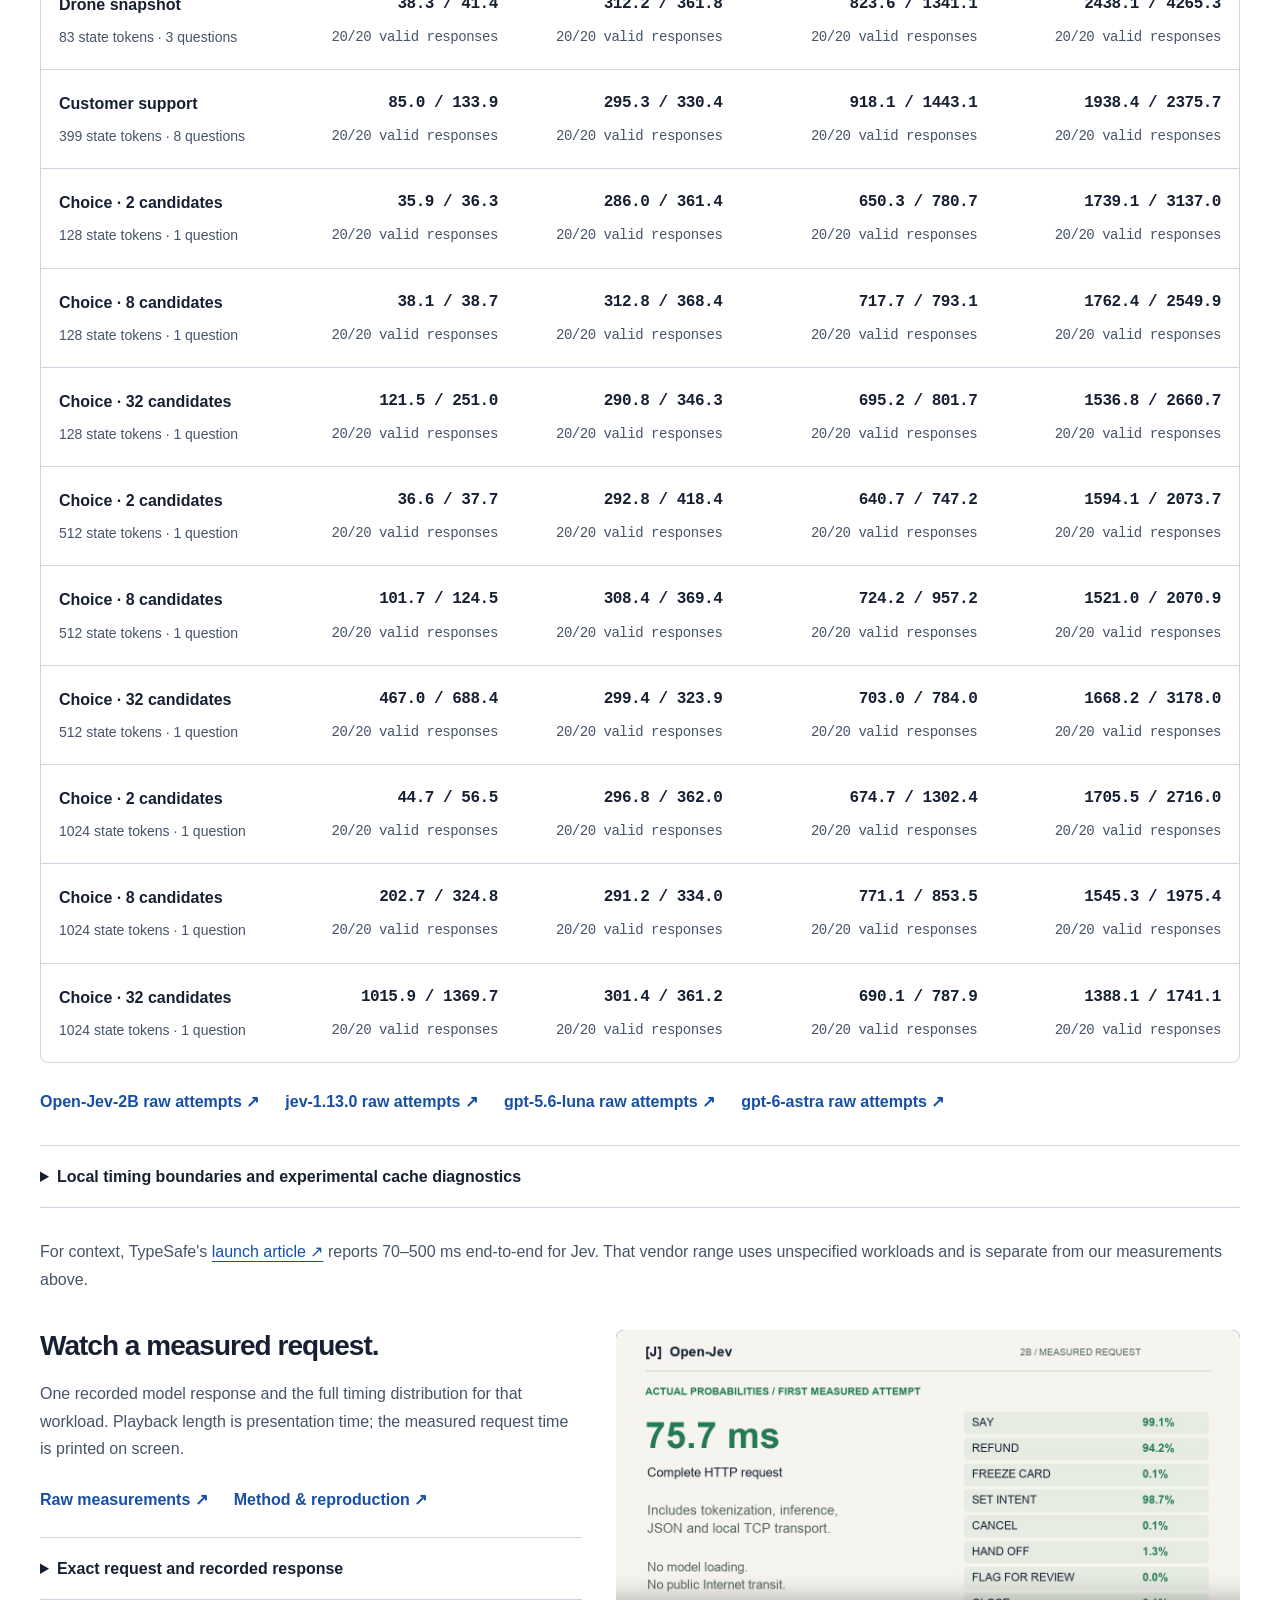
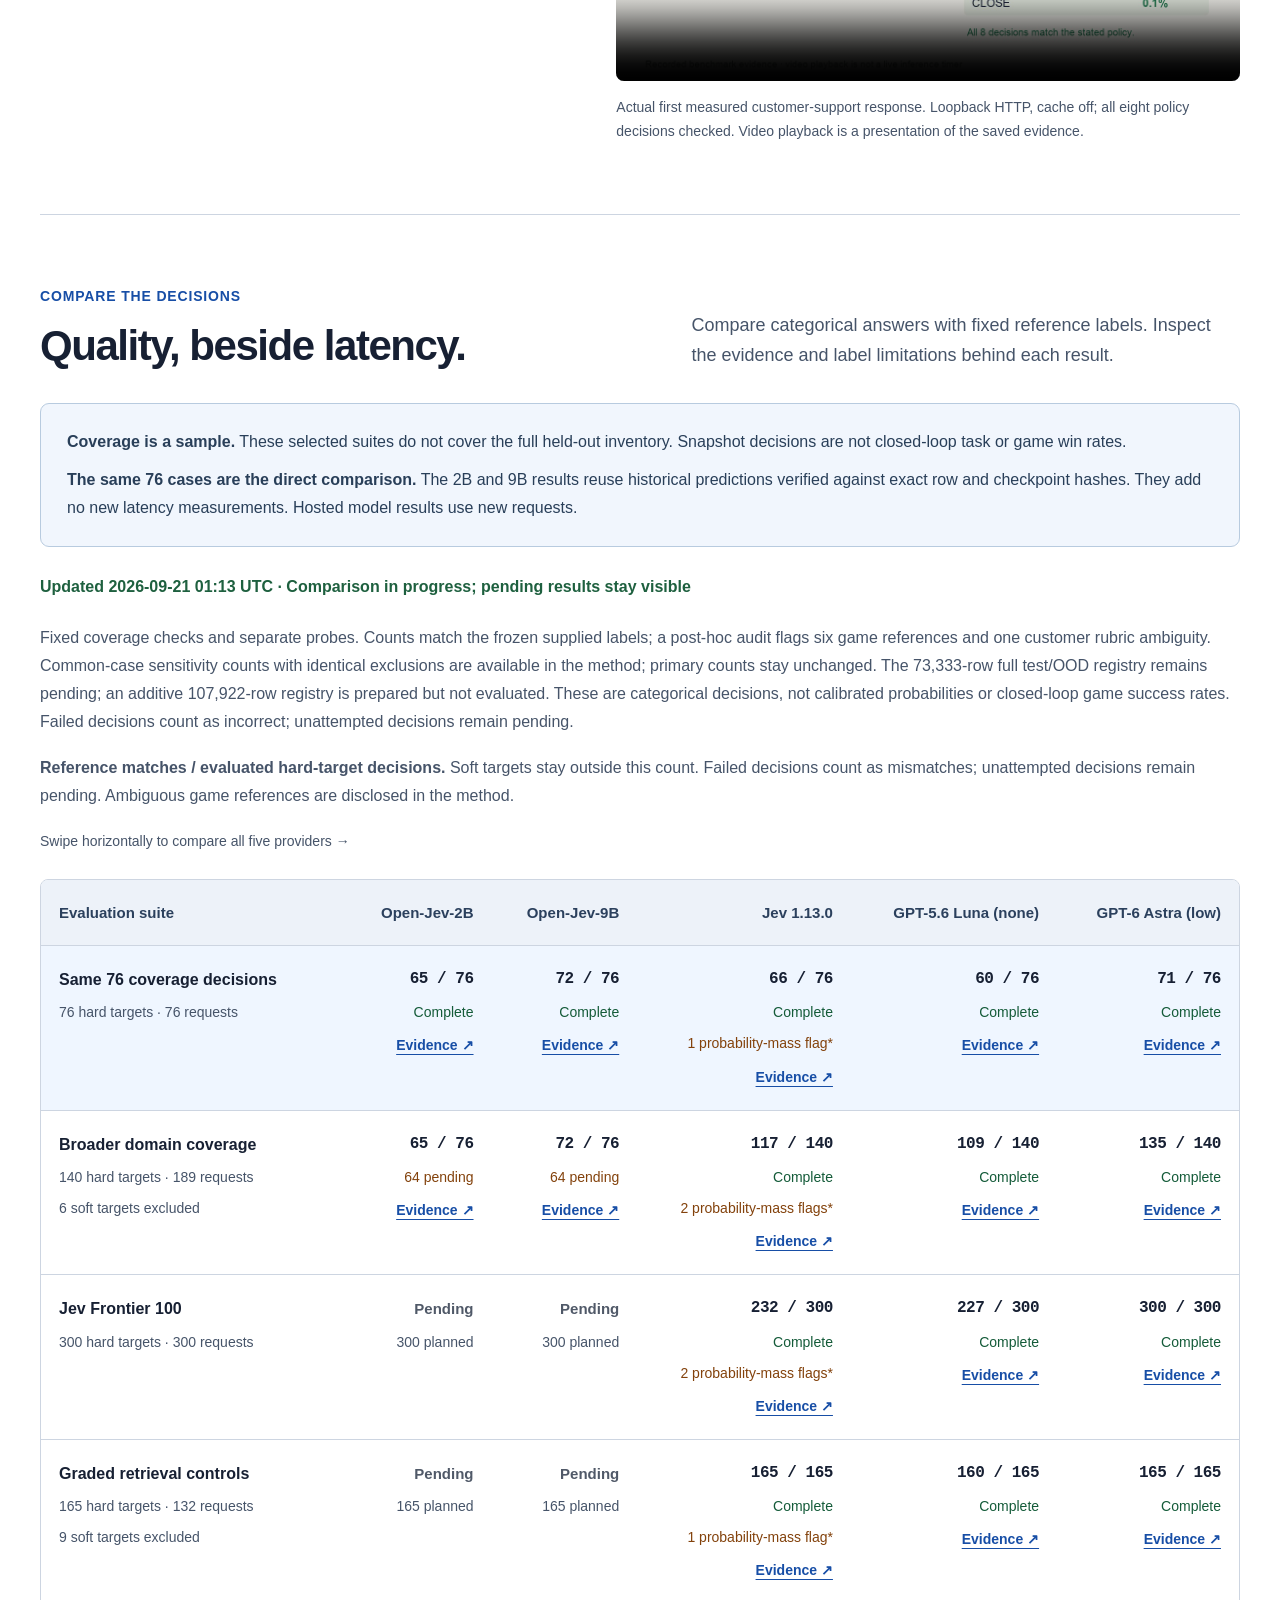
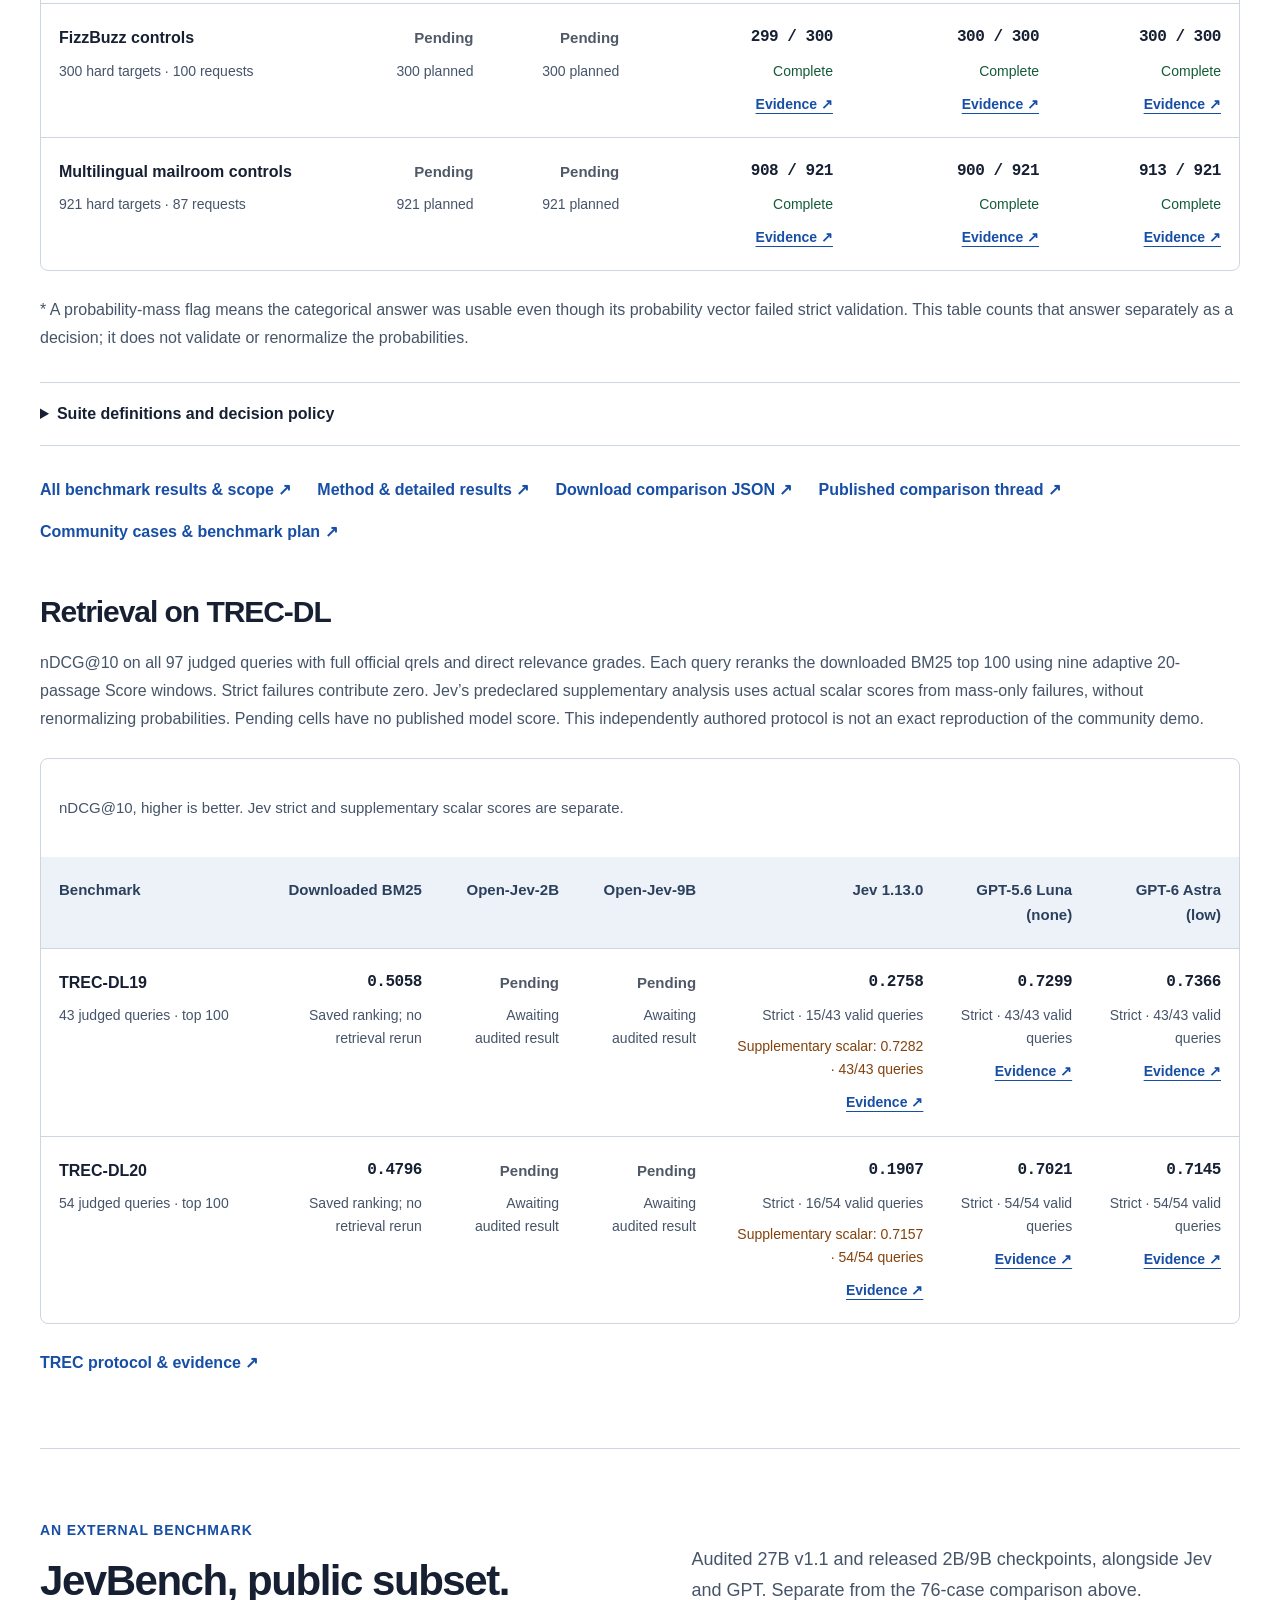
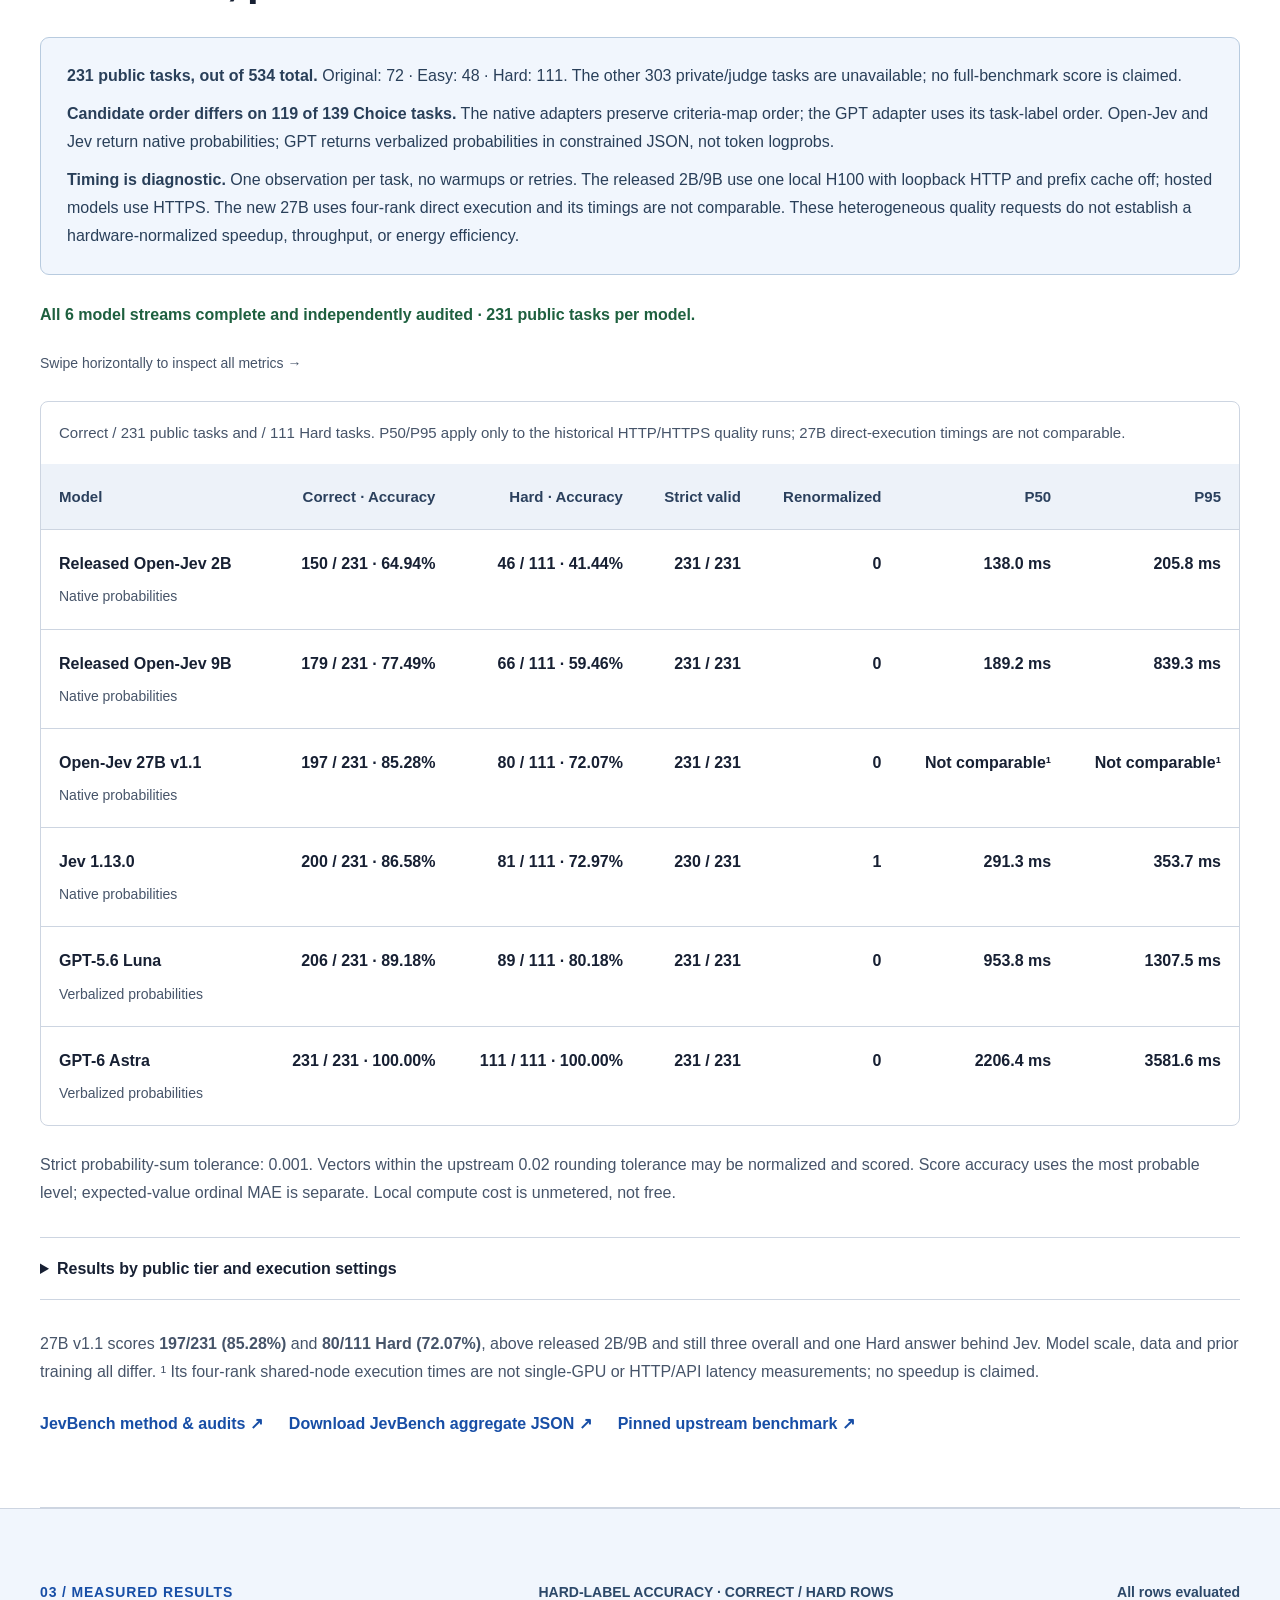
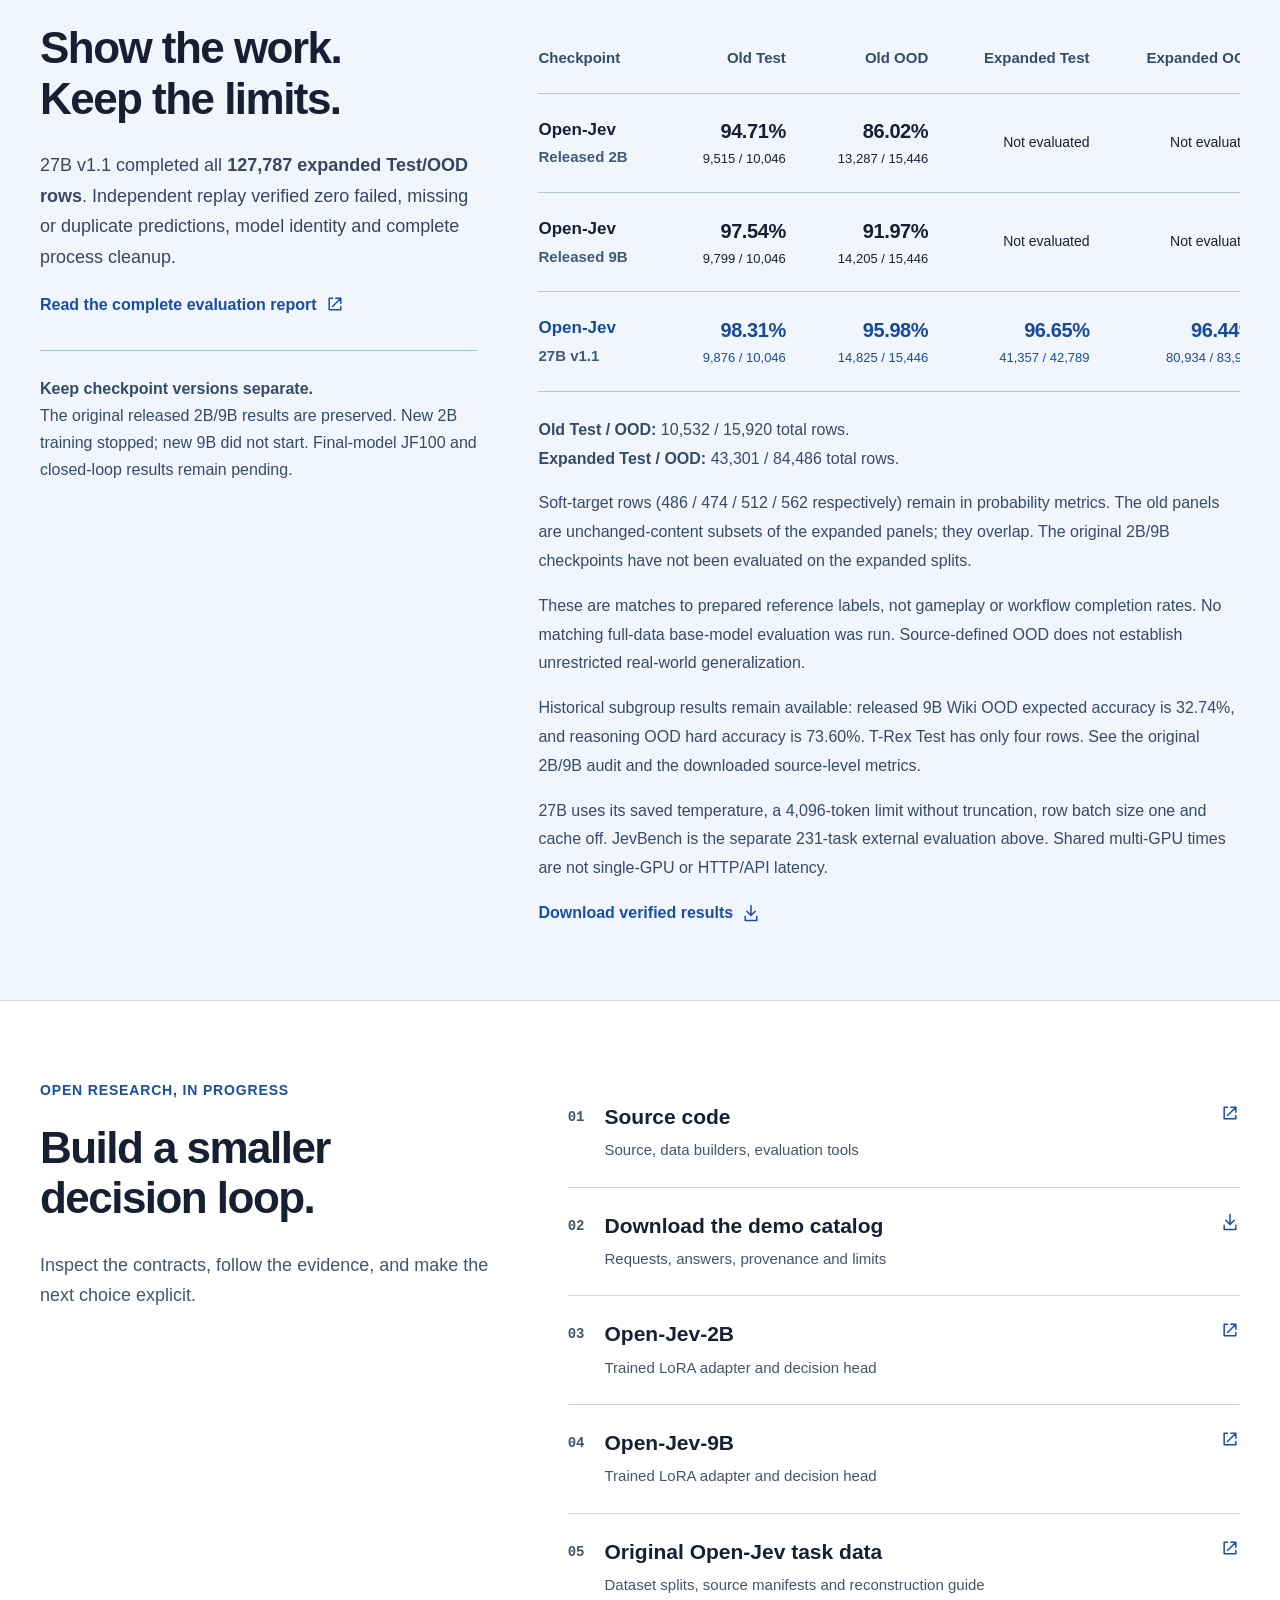
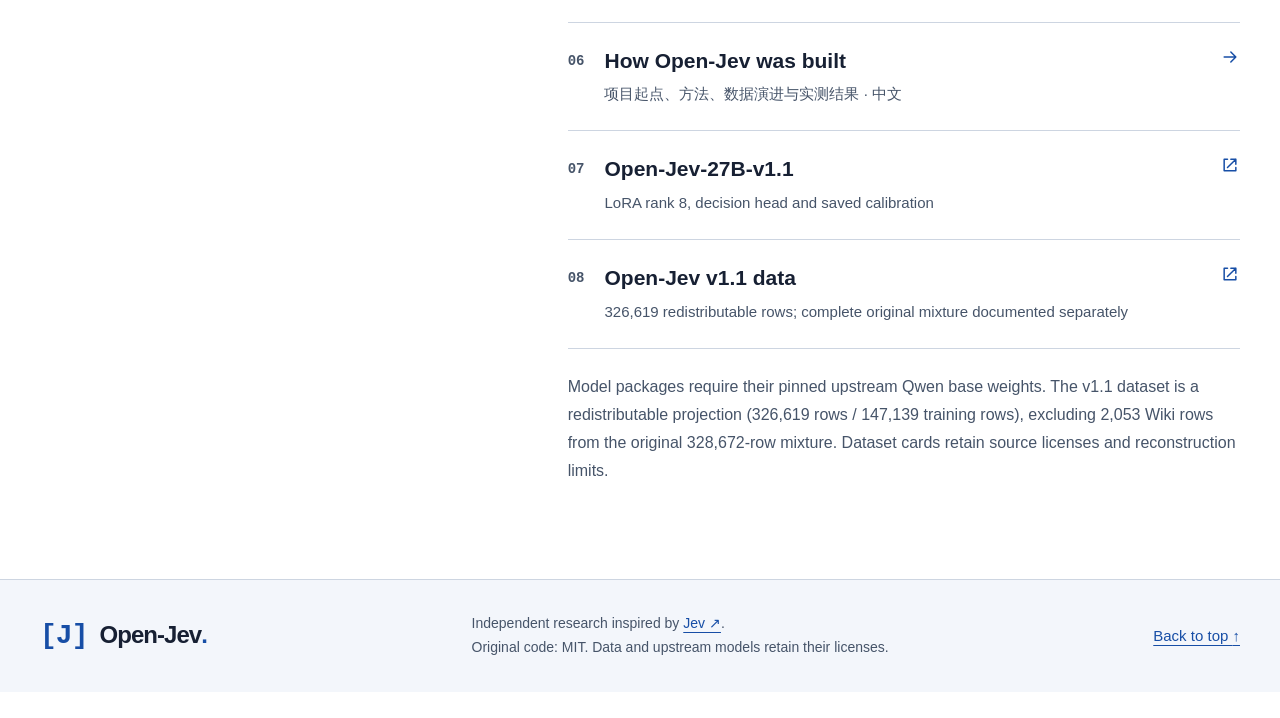
==== commit 6e5a4af3: "Release audited Open-Jev 27B v1.1 with complete results and HF artifacts" ====
--- a/site/index.html
+++ b/site/index.html
@@ -10,7 +10,7 @@
   <meta property="og:type" content="website">
   <title>Open-Jev — Models that make a choice.</title>
   <link rel="icon" href="data:image/svg+xml,%3Csvg xmlns='http://www.w3.org/2000/svg' viewBox='0 0 64 64'%3E%3Crect width='64' height='64' rx='16' fill='%23152032'/%3E%3Cpath d='M18 18h-5v28h5M46 18h5v28h-5M27 19h12v20q0 8-8 8t-8-8' fill='none' stroke='%23bef3d8' stroke-width='4'/%3E%3C/svg%3E">
-  <link rel="stylesheet" href="./styles.css?v=workbench-20260923">
+  <link rel="stylesheet" href="./styles.css?v=v11-20260923">
   <script src="./app.js" defer></script>
   <script src="./jevbench.js" defer></script>
 </head>
@@ -42,7 +42,7 @@
         <p class="hero-description">Give a model context and explicit questions.<br class="desktop-break"> Get typed probabilities over the choices you provide.</p>
         <div class="hero-actions"><a class="button button-dark" href="./workbench/">Try the workbench / 在线分类 <svg class="icon"><use href="#i-arrow"/></svg></a><button class="button button-outline" id="watch-overview" type="button">Watch full games <svg class="icon"><use href="#i-play"/></svg></button><a class="text-link" href="#demos">Explore all tasks <span aria-hidden="true">↗</span></a></div>
         <div class="hero-resource-links"><a href="https://github.com/Zefan-Cai/Open-Jev">Source code ↗</a><a href="https://huggingface.co/collections/ZefanCai/open-jev">Models &amp; data ↗</a><a href="./benchmarks/">Benchmark results ↗</a></div>
-        <div class="model-line"><span>Built on Qwen</span><a class="model-size" href="https://huggingface.co/ZefanCai/Open-Jev-2B">2B</a><a class="model-size" href="https://huggingface.co/ZefanCai/Open-Jev-9B">9B</a><span class="model-size">27B</span><span class="model-note">One decision interface.</span></div>
+        <div class="model-line"><span>Built on Qwen</span><a class="model-size" href="https://huggingface.co/ZefanCai/Open-Jev-2B">2B</a><a class="model-size" href="https://huggingface.co/ZefanCai/Open-Jev-9B">9B</a><a class="model-size" href="https://huggingface.co/ZefanCai/Open-Jev-27B-v1.1">27B v1.1</a><span class="model-note">One decision interface.</span></div>
       </div>
       <div class="hero-visual" aria-label="Illustrative typed Choice interface; not a model result">
         <div class="hero-visual-top"><span><span class="live-square"></span> DECISION / 001</span><span class="mono">Choice &lt;3&gt;</span></div>
@@ -80,7 +80,7 @@
       <div class="inventory-stat"><strong>25</strong><span>task-source identifiers</span></div>
       <div class="inventory-stat"><strong>268,493</strong><span>training rows in inventory</span></div>
       <div class="inventory-stat"><strong>107,922</strong><span>test + OOD rows in inventory</span></div>
-      <p class="inventory-note">Prepared corpus inventory, including new retrieval and multilingual mailroom controls. These additions are independently audited data, not new training runs. Completed 2B/9B results below use the earlier release-v2 mixture; selected API probes are reported separately.</p>
+      <p class="inventory-note">Prepared corpus inventory, including new retrieval and multilingual mailroom controls. This prepared inventory is separate from the frozen v1.1 mixture. Original 2B/9B results use release-v2; the 27B v1.1 results below use its complete expanded holdouts. Selected API probes are reported separately.</p>
     </section>
 
     <section class="interface-section wrap" id="interface" aria-labelledby="interface-title">
@@ -171,25 +171,26 @@
     </section>
 
     <section class="comparison-section wrap" id="jevbench" aria-labelledby="jevbench-title">
-      <div class="section-heading"><div><span class="eyebrow">AN EXTERNAL BENCHMARK</span><h2 id="jevbench-title">JevBench, public subset.</h2></div><p>A new evaluation of the already released Open-Jev 2B and 9B checkpoints. Separate from the 76-case comparison above.</p></div>
-      <div class="comparison-context"><p><strong>231 public tasks, out of 534 total.</strong> Original: 72 · Easy: 48 · Hard: 111. The other 303 private/judge tasks are unavailable; no full-benchmark score is claimed.</p><p><strong>Candidate order differs on 119 of 139 Choice tasks.</strong> The native adapters preserve criteria-map order; the GPT adapter uses its task-label order. Open-Jev and Jev return native probabilities; GPT returns verbalized probabilities in constrained JSON, not token logprobs.</p><p><strong>Timing is diagnostic.</strong> One observation per task, no warmups or retries. Open-Jev uses one local H100 with loopback HTTP and prefix cache off; hosted models use HTTPS. These heterogeneous quality requests do not establish a hardware-normalized speedup, throughput, or energy efficiency.</p></div>
+      <div class="section-heading"><div><span class="eyebrow">AN EXTERNAL BENCHMARK</span><h2 id="jevbench-title">JevBench, public subset.</h2></div><p>Audited 27B v1.1 and released 2B/9B checkpoints, alongside Jev and GPT. Separate from the 76-case comparison above.</p></div>
+      <div class="comparison-context"><p><strong>231 public tasks, out of 534 total.</strong> Original: 72 · Easy: 48 · Hard: 111. The other 303 private/judge tasks are unavailable; no full-benchmark score is claimed.</p><p><strong>Candidate order differs on 119 of 139 Choice tasks.</strong> The native adapters preserve criteria-map order; the GPT adapter uses its task-label order. Open-Jev and Jev return native probabilities; GPT returns verbalized probabilities in constrained JSON, not token logprobs.</p><p><strong>Timing is diagnostic.</strong> One observation per task, no warmups or retries. The released 2B/9B use one local H100 with loopback HTTP and prefix cache off; hosted models use HTTPS. The new 27B uses four-rank direct execution and its timings are not comparable. These heterogeneous quality requests do not establish a hardware-normalized speedup, throughput, or energy efficiency.</p></div>
       <p id="jevbench-status" class="comparison-status" role="status">Loading the JevBench audit status…</p>
       <div id="jevbench-content" hidden>
-        <div class="latency-table-scroll" tabindex="0" role="region" aria-label="JevBench public-subset accuracy and timing diagnostics, horizontally scrollable"><table class="latency-table"><caption>Correct / 231 public tasks. P50 and P95 are full-response wall times from the quality run, including validation; model loading is outside the timer.</caption><thead><tr><th scope="col">Model</th><th scope="col">Correct · Accuracy</th><th scope="col">Strict valid</th><th scope="col">Renormalized</th><th scope="col">P50</th><th scope="col">P95</th></tr></thead><tbody id="jevbench-rows"></tbody></table></div>
+        <p class="comparison-scroll-hint">Swipe horizontally to inspect all metrics →</p>
+        <div class="latency-table-scroll" tabindex="0" role="region" aria-label="JevBench public-subset accuracy and timing diagnostics, horizontally scrollable"><table class="latency-table"><caption>Correct / 231 public tasks and / 111 Hard tasks. P50/P95 apply only to the historical HTTP/HTTPS quality runs; 27B direct-execution timings are not comparable.</caption><thead><tr><th scope="col">Model</th><th scope="col">Correct · Accuracy</th><th scope="col">Hard · Accuracy</th><th scope="col">Strict valid</th><th scope="col">Renormalized</th><th scope="col">P50</th><th scope="col">P95</th></tr></thead><tbody id="jevbench-rows"></tbody></table></div>
         <p class="comparison-method">Strict probability-sum tolerance: 0.001. Vectors within the upstream 0.02 rounding tolerance may be normalized and scored. Score accuracy uses the most probable level; expected-value ordinal MAE is separate. Local compute cost is unmetered, not free.</p>
-        <details class="comparison-details"><summary>Results by public tier and execution settings</summary><div class="latency-table-scroll"><table class="latency-table"><caption>Correct / planned tasks by public tier. These are the released 2B/9B baselines, not new training results.</caption><thead><tr><th scope="col">Model</th><th scope="col">Original</th><th scope="col">Easy</th><th scope="col">Hard</th></tr></thead><tbody id="jevbench-tier-rows"></tbody></table></div><p>Open-Jev: one NVIDIA H100 80GB HBM3, models run serially, candidate batch size 1, maximum length 16,384, prefix cache off. All streams: concurrency 1, no warmups, no retries. GPT-5.6 Luna: reasoning none. GPT-6 Astra: reasoning low. Both GPT models: maximum 4,096 completion tokens and temperature omitted.</p></details>
-      </div>
-      <p class="comparison-method">A new 27B iteration on 148,639 frozen training rows has started optimizer updates. Its final results are pending; the table above uses the released 2B/9B checkpoints and the recorded hosted-model evaluations. A further 96,849-row community stage is tokenizer-checked and queued behind the current run; neither preparation nor training progress establishes an accuracy gain.</p>
+        <details class="comparison-details"><summary>Results by public tier and execution settings</summary><div class="latency-table-scroll"><table class="latency-table"><caption>Correct / planned tasks by public tier. The original 2B/9B checkpoints and the new 27B v1.1 checkpoint are labeled separately.</caption><thead><tr><th scope="col">Model</th><th scope="col">Original</th><th scope="col">Easy</th><th scope="col">Hard</th></tr></thead><tbody id="jevbench-tier-rows"></tbody></table></div><p>Released 2B/9B: one NVIDIA H100 80GB HBM3, models run serially. New 27B: four-rank frozen-base FSDP2 on shared H100 GPUs, direct collective execution without HTTP. All Open-Jev models: candidate batch size 1, maximum length 16,384, prefix cache off. All streams: concurrency 1, no warmups, no retries. GPT-5.6 Luna: reasoning none. GPT-6 Astra: reasoning low. Both GPT models: maximum 4,096 completion tokens and temperature omitted.</p></details>
+      </div>
+      <p class="comparison-method">27B v1.1 scores <strong>197/231 (85.28%)</strong> and <strong>80/111 Hard (72.07%)</strong>, above released 2B/9B and still three overall and one Hard answer behind Jev. Model scale, data and prior training all differ. ¹ Its four-rank shared-node execution times are not single-GPU or HTTP/API latency measurements; no speedup is claimed.</p>
       <div class="comparison-links"><a class="text-link" href="https://github.com/Zefan-Cai/Open-Jev/blob/main/docs/jevbench-public.md">JevBench method & audits ↗</a><a class="text-link" href="./jevbench.json">Download JevBench aggregate JSON ↗</a><a class="text-link" href="https://github.com/fstandhartinger/jevbench/tree/f8ce71361165846101d02ebc83ad44e47ae44fc3">Pinned upstream benchmark ↗</a></div>
       <noscript><p class="comparison-method">Read the linked method and aggregate JSON for audit status and results.</p></noscript>
     </section>
 
     <section class="results-section" id="results" aria-labelledby="results-title">
-      <div class="wrap results-layout"><div class="results-copy"><span class="eyebrow light-eyebrow">03 / MEASURED RESULTS</span><h2 id="results-title">Show the work.<br>Keep the limits.</h2><p>Full-data evaluation on every release-v2 test and OOD decision row. Independently audited, with failed, missing, and duplicate predictions checked.</p><a class="text-link light-link" href="https://github.com/Zefan-Cai/Open-Jev/blob/main/reports/full-data-eval-n1-v1/README.md">Read the evaluation report <svg class="icon"><use href="#i-external"/></svg></a><div class="result-context"><span class="result-context-line"></span><p><strong>JF100 is a separate holdout.</strong><br>100 questions × 3 option rotations, excluded from training. Final-model JF100 results remain pending.</p></div></div>
-      <div class="results-data"><div class="table-label"><span>HELD-OUT HARD-LABEL ACCURACY</span><span>release-v2</span></div><div class="results-table-scroll" tabindex="0" role="region" aria-label="Released-model test and OOD results, horizontally scrollable"><table class="results-table"><caption class="sr-only">Full-data 2B and 9B hard-label decision accuracy; 27B final results pending</caption><thead><tr><th scope="col">Model</th><th scope="col">Test</th><th scope="col">OOD</th><th scope="col">Status</th></tr></thead><tbody><tr><th scope="row">Qwen3.5 <span>2B</span></th><td>94.71<span>%</span></td><td>86.02<span>%</span></td><td><span class="table-status">Audited</span></td></tr><tr class="highlight-result"><th scope="row">Qwen3.5 <span>9B</span></th><td>97.54<span>%</span></td><td>91.97<span>%</span></td><td><span class="table-status">Audited</span></td></tr><tr class="pending-result"><th scope="row">Qwen3.8 <span>27B</span></th><td>—</td><td>—</td><td><span class="table-status">New run</span></td></tr></tbody></table></div><div class="result-notes"><p>Each completed model: <strong>26,452 held-out decision rows</strong>, including <strong>25,492 hard-label rows</strong> used for accuracy. Test: 10,046 hard labels; OOD: 15,446.</p><p>These measure agreement with synthetic reference labels, not gameplay or workflow completion rates. A later coverage audit found equivalent game actions and omitted policy details; see the provider-comparison method. No full-data base-model comparison was run. Final-model closed-loop results remain pending.</p><p>Aggregate scores hide weak subgroups: 9B Wiki OOD expected accuracy is 32.74%, and reasoning OOD hard-label accuracy is 73.60%. T-Rex test has only 4 rows. All source-level results remain available.</p><a class="text-link light-link" href="./results.json" download="open-jev-verified-results.json">Download verified results <svg class="icon"><use href="#i-download"/></svg></a></div></div></div>
-    </section>
-
-    <section class="start-section wrap" id="start" aria-labelledby="start-title"><div><span class="eyebrow">OPEN RESEARCH, IN PROGRESS</span><h2 id="start-title">Build a smaller<br>decision loop.</h2><p>Inspect the contracts, follow the evidence, and make the next choice explicit.</p></div><div class="start-links"><a class="resource-link" href="https://github.com/Zefan-Cai/Open-Jev"><span class="resource-number">01</span><span><strong>Source code</strong><small>Source, data builders, evaluation tools</small></span><svg class="icon"><use href="#i-external"/></svg></a><a class="resource-link" href="./catalog.json" download="open-jev-catalog.json"><span class="resource-number">02</span><span><strong>Download the demo catalog</strong><small>Requests, answers, provenance and limits</small></span><svg class="icon"><use href="#i-download"/></svg></a><a class="resource-link" href="https://huggingface.co/ZefanCai/Open-Jev-2B"><span class="resource-number">03</span><span><strong>Open-Jev-2B</strong><small>Trained LoRA adapter and decision head</small></span><svg class="icon"><use href="#i-external"/></svg></a><a class="resource-link" href="https://huggingface.co/ZefanCai/Open-Jev-9B"><span class="resource-number">04</span><span><strong>Open-Jev-9B</strong><small>Trained LoRA adapter and decision head</small></span><svg class="icon"><use href="#i-external"/></svg></a><a class="resource-link" href="https://huggingface.co/datasets/ZefanCai/Open-Jev"><span class="resource-number">05</span><span><strong>Open-Jev task data</strong><small>Dataset splits, source manifests and reconstruction guide</small></span><svg class="icon"><use href="#i-external"/></svg></a><a class="resource-link" href="./story/"><span class="resource-number">06</span><span><strong>How Open-Jev was built</strong><small>项目起点、方法、数据演进与实测结果 · 中文</small></span><svg class="icon"><use href="#i-arrow"/></svg></a><p class="access-note">Model packages require their pinned upstream Qwen base weights. The dataset card documents redistribution exclusions and reconstruction of the original training mixtures.</p></div></section>
+      <div class="wrap results-layout"><div class="results-copy"><span class="eyebrow light-eyebrow">03 / MEASURED RESULTS</span><h2 id="results-title">Show the work.<br>Keep the limits.</h2><p>27B v1.1 completed all <strong>127,787 expanded Test/OOD rows</strong>. Independent replay verified zero failed, missing or duplicate predictions, model identity and complete process cleanup.</p><a class="text-link light-link" href="https://github.com/Zefan-Cai/Open-Jev/blob/main/docs/internal-full-evaluation.md">Read the complete evaluation report <svg class="icon"><use href="#i-external"/></svg></a><div class="result-context"><span class="result-context-line"></span><p><strong>Keep checkpoint versions separate.</strong><br>The original released 2B/9B results are preserved. New 2B training stopped; new 9B did not start. Final-model JF100 and closed-loop results remain pending.</p></div></div>
+      <div class="results-data"><div class="table-label"><span>HARD-LABEL ACCURACY · CORRECT / HARD ROWS</span><span>All rows evaluated</span></div><div class="results-table-scroll" tabindex="0" role="region" aria-label="Old and expanded Test and OOD results, horizontally scrollable"><table class="results-table full-internal"><caption class="sr-only">Audited hard-label accuracy, with exact hard correct / hard rows; original and expanded panels overlap.</caption><thead><tr><th scope="col">Checkpoint</th><th scope="col">Old Test</th><th scope="col">Old OOD</th><th scope="col">Expanded Test</th><th scope="col">Expanded OOD</th></tr></thead><tbody><tr><th scope="row">Open-Jev<span>Released 2B</span></th><td><strong>94.71%</strong><small>9,515 / 10,046</small></td><td><strong>86.02%</strong><small>13,287 / 15,446</small></td><td class="not-evaluated">Not evaluated</td><td class="not-evaluated">Not evaluated</td></tr><tr><th scope="row">Open-Jev<span>Released 9B</span></th><td><strong>97.54%</strong><small>9,799 / 10,046</small></td><td><strong>91.97%</strong><small>14,205 / 15,446</small></td><td class="not-evaluated">Not evaluated</td><td class="not-evaluated">Not evaluated</td></tr><tr class="highlight-result"><th scope="row">Open-Jev<span>27B v1.1</span></th><td><strong>98.31%</strong><small>9,876 / 10,046</small></td><td><strong>95.98%</strong><small>14,825 / 15,446</small></td><td><strong>96.65%</strong><small>41,357 / 42,789</small></td><td><strong>96.44%</strong><small>80,934 / 83,924</small></td></tr></tbody></table></div><div class="result-notes"><p><strong>Old Test / OOD:</strong> 10,532 / 15,920 total rows.<br><strong>Expanded Test / OOD:</strong> 43,301 / 84,486 total rows.</p><p>Soft-target rows (486 / 474 / 512 / 562 respectively) remain in probability metrics. The old panels are unchanged-content subsets of the expanded panels; they overlap. The original 2B/9B checkpoints have not been evaluated on the expanded splits.</p><p>These are matches to prepared reference labels, not gameplay or workflow completion rates. No matching full-data base-model evaluation was run. Source-defined OOD does not establish unrestricted real-world generalization.</p><p>Historical subgroup results remain available: released 9B Wiki OOD expected accuracy is 32.74%, and reasoning OOD hard accuracy is 73.60%. T-Rex Test has only four rows. See the original 2B/9B audit and the downloaded source-level metrics.</p><p>27B uses its saved temperature, a 4,096-token limit without truncation, row batch size one and cache off. JevBench is the separate 231-task external evaluation above. Shared multi-GPU times are not single-GPU or HTTP/API latency.</p><a class="text-link light-link" href="./results.json" download="open-jev-verified-results.json">Download verified results <svg class="icon"><use href="#i-download"/></svg></a></div></div></div>
+    </section>
+
+    <section class="start-section wrap" id="start" aria-labelledby="start-title"><div><span class="eyebrow">OPEN RESEARCH, IN PROGRESS</span><h2 id="start-title">Build a smaller<br>decision loop.</h2><p>Inspect the contracts, follow the evidence, and make the next choice explicit.</p></div><div class="start-links"><a class="resource-link" href="https://github.com/Zefan-Cai/Open-Jev"><span class="resource-number">01</span><span><strong>Source code</strong><small>Source, data builders, evaluation tools</small></span><svg class="icon"><use href="#i-external"/></svg></a><a class="resource-link" href="./catalog.json" download="open-jev-catalog.json"><span class="resource-number">02</span><span><strong>Download the demo catalog</strong><small>Requests, answers, provenance and limits</small></span><svg class="icon"><use href="#i-download"/></svg></a><a class="resource-link" href="https://huggingface.co/ZefanCai/Open-Jev-2B"><span class="resource-number">03</span><span><strong>Open-Jev-2B</strong><small>Trained LoRA adapter and decision head</small></span><svg class="icon"><use href="#i-external"/></svg></a><a class="resource-link" href="https://huggingface.co/ZefanCai/Open-Jev-9B"><span class="resource-number">04</span><span><strong>Open-Jev-9B</strong><small>Trained LoRA adapter and decision head</small></span><svg class="icon"><use href="#i-external"/></svg></a><a class="resource-link" href="https://huggingface.co/datasets/ZefanCai/Open-Jev"><span class="resource-number">05</span><span><strong>Original Open-Jev task data</strong><small>Dataset splits, source manifests and reconstruction guide</small></span><svg class="icon"><use href="#i-external"/></svg></a><a class="resource-link" href="./story/"><span class="resource-number">06</span><span><strong>How Open-Jev was built</strong><small>项目起点、方法、数据演进与实测结果 · 中文</small></span><svg class="icon"><use href="#i-arrow"/></svg></a><a class="resource-link" href="https://huggingface.co/ZefanCai/Open-Jev-27B-v1.1"><span class="resource-number">07</span><span><strong>Open-Jev-27B-v1.1</strong><small>LoRA rank 8, decision head and saved calibration</small></span><svg class="icon"><use href="#i-external"/></svg></a><a class="resource-link" href="https://huggingface.co/datasets/ZefanCai/Open-Jev-v1.1"><span class="resource-number">08</span><span><strong>Open-Jev v1.1 data</strong><small>326,619 redistributable rows; complete original mixture documented separately</small></span><svg class="icon"><use href="#i-external"/></svg></a><p class="access-note">Model packages require their pinned upstream Qwen base weights. The v1.1 dataset is a redistributable projection (326,619 rows / 147,139 training rows), excluding 2,053 Wiki rows from the original 328,672-row mixture. Dataset cards retain source licenses and reconstruction limits.</p></div></section>
   </main>
 
   <footer class="site-footer"><div class="wrap footer-inner"><a class="brand" href="#"><span class="brand-mark" aria-hidden="true">[<b>J</b>]</span> Open-Jev<span class="brand-dot">.</span></a><p>Independent research inspired by <a href="https://typesafe.ai/blog/introducing-system-one-models-and-jev">Jev ↗</a>.<br>Original code: MIT. Data and upstream models retain their licenses.</p><a href="#main" class="back-top">Back to top <span aria-hidden="true">↑</span></a></div></footer>
--- a/site/styles.css
+++ b/site/styles.css
@@ -161,6 +161,10 @@
 .results-table { border-collapse: collapse; width: 100%; font-variant-numeric: tabular-nums; }.results-table th, .results-table td { padding: 22px 12px; border-bottom: 1px solid #b6c7df; text-align: right; }
 .results-table th:first-child { text-align: left; padding-left: 0; }.results-table thead th { font-size: 15px; color: #354c68; font-weight: 650; }.results-table tbody th { font-size: 17px; font-weight: 650; }.results-table tbody th > span { display: block; font-size: 15px; color: #435a77; }
 .results-table tbody td { font-size: 31px; font-weight: 700; line-height: 1.4; letter-spacing: -.05em; }.results-table tbody td > span:not(.table-status) { font-size: 18px; margin-left: 2px; }
+.results-table.full-internal { min-width: 730px; }
+.results-table.full-internal tbody td { font-size: 20px; letter-spacing: -.02em; }
+.results-table.full-internal td small { display: block; margin-top: 5px; font-size: 13px; font-weight: 500; letter-spacing: 0; white-space: nowrap; }
+.results-table.full-internal tbody td.not-evaluated { font-size: 14px; font-weight: 500; letter-spacing: 0; }
 .table-status { display: inline-block; font-size: 14px; line-height: 1.5; font-weight: 600; letter-spacing: 0; padding: 4px 8px; border-radius: 5px; background: #dfeee5; color: #145a36; }.pending-result .table-status { background: #e0e8f6; color: #284d7b; }
 .highlight-result > * { color: #174b99; }.result-notes { font-size: 16px; line-height: 1.8; color: #364b65; margin-top: 24px; }.result-notes p { margin-bottom: 16px; }
 .start-section { display: grid; grid-template-columns: 1fr 1.45fr; gap: 64px; padding-block: 78px; }.start-section h2 { font-size: 44px; margin: 20px 0 26px; }.start-section > div > p { font-size: 18px; color: var(--muted); }
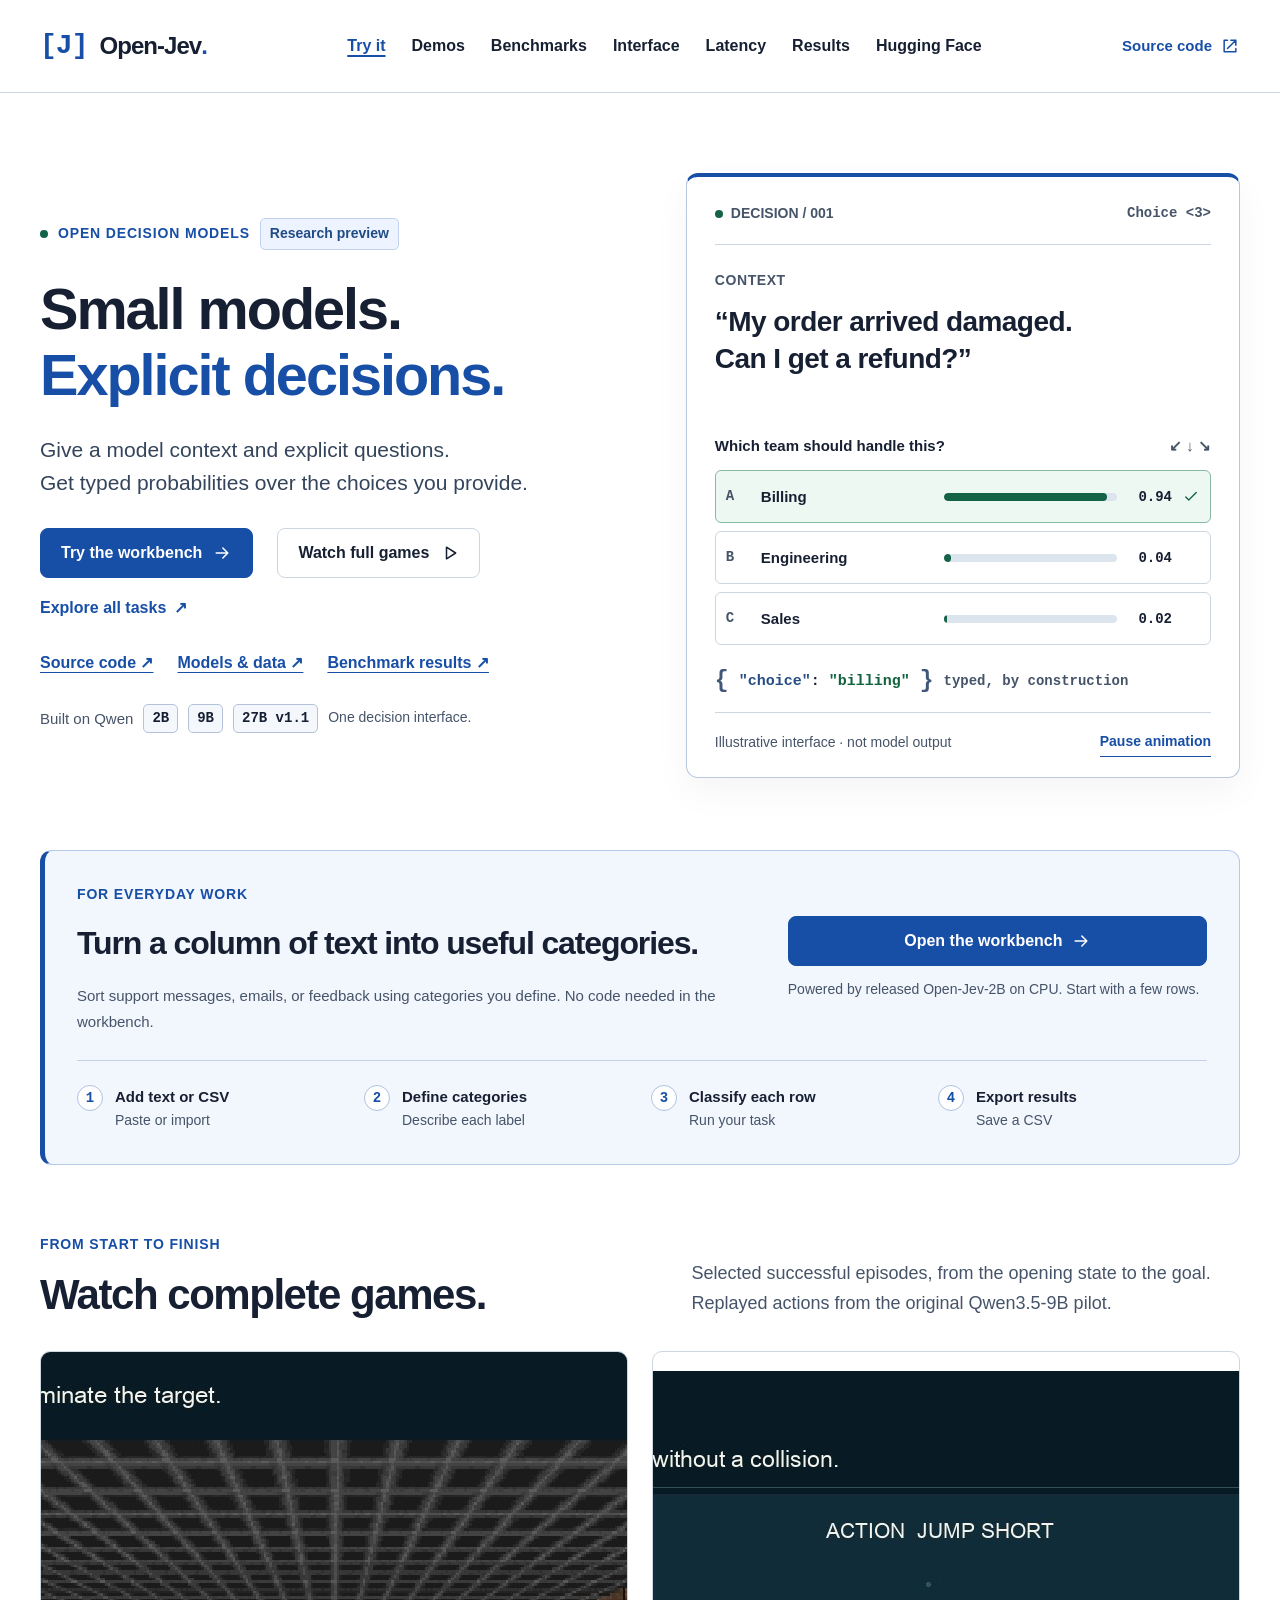
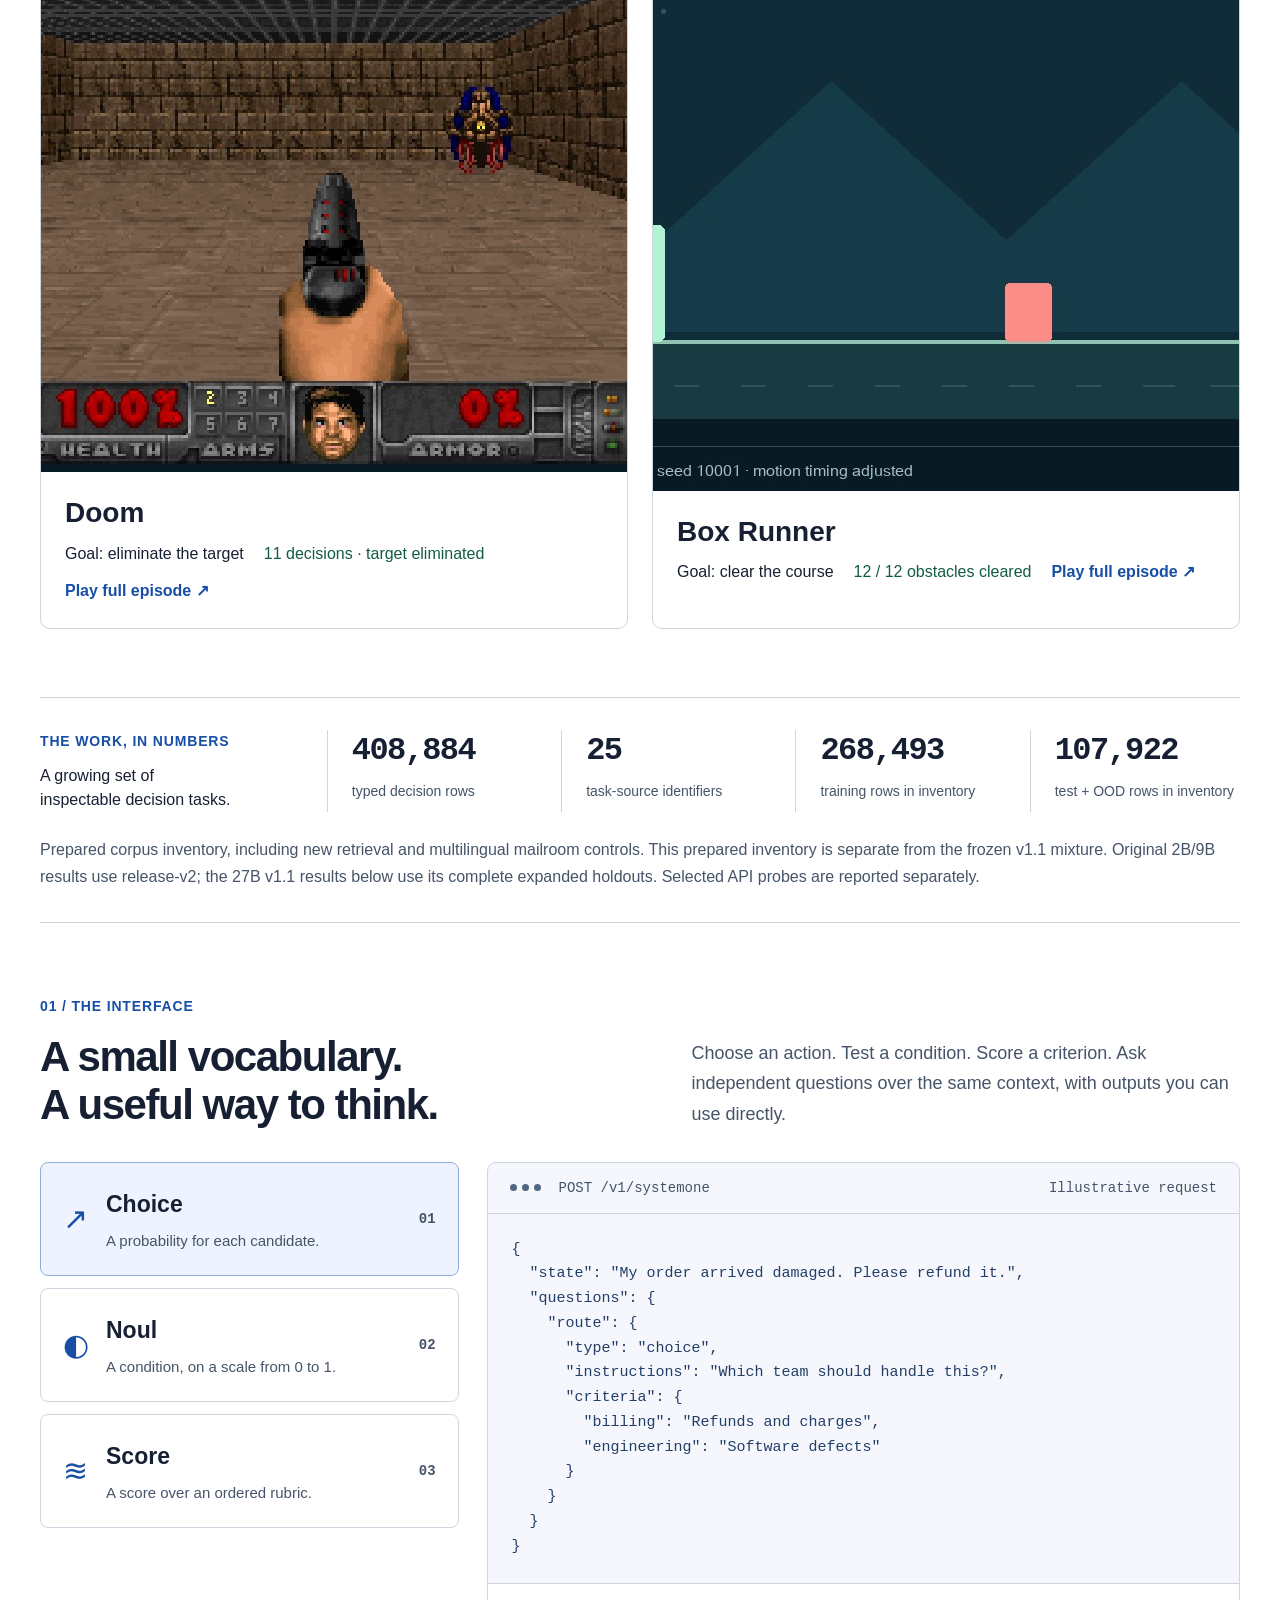
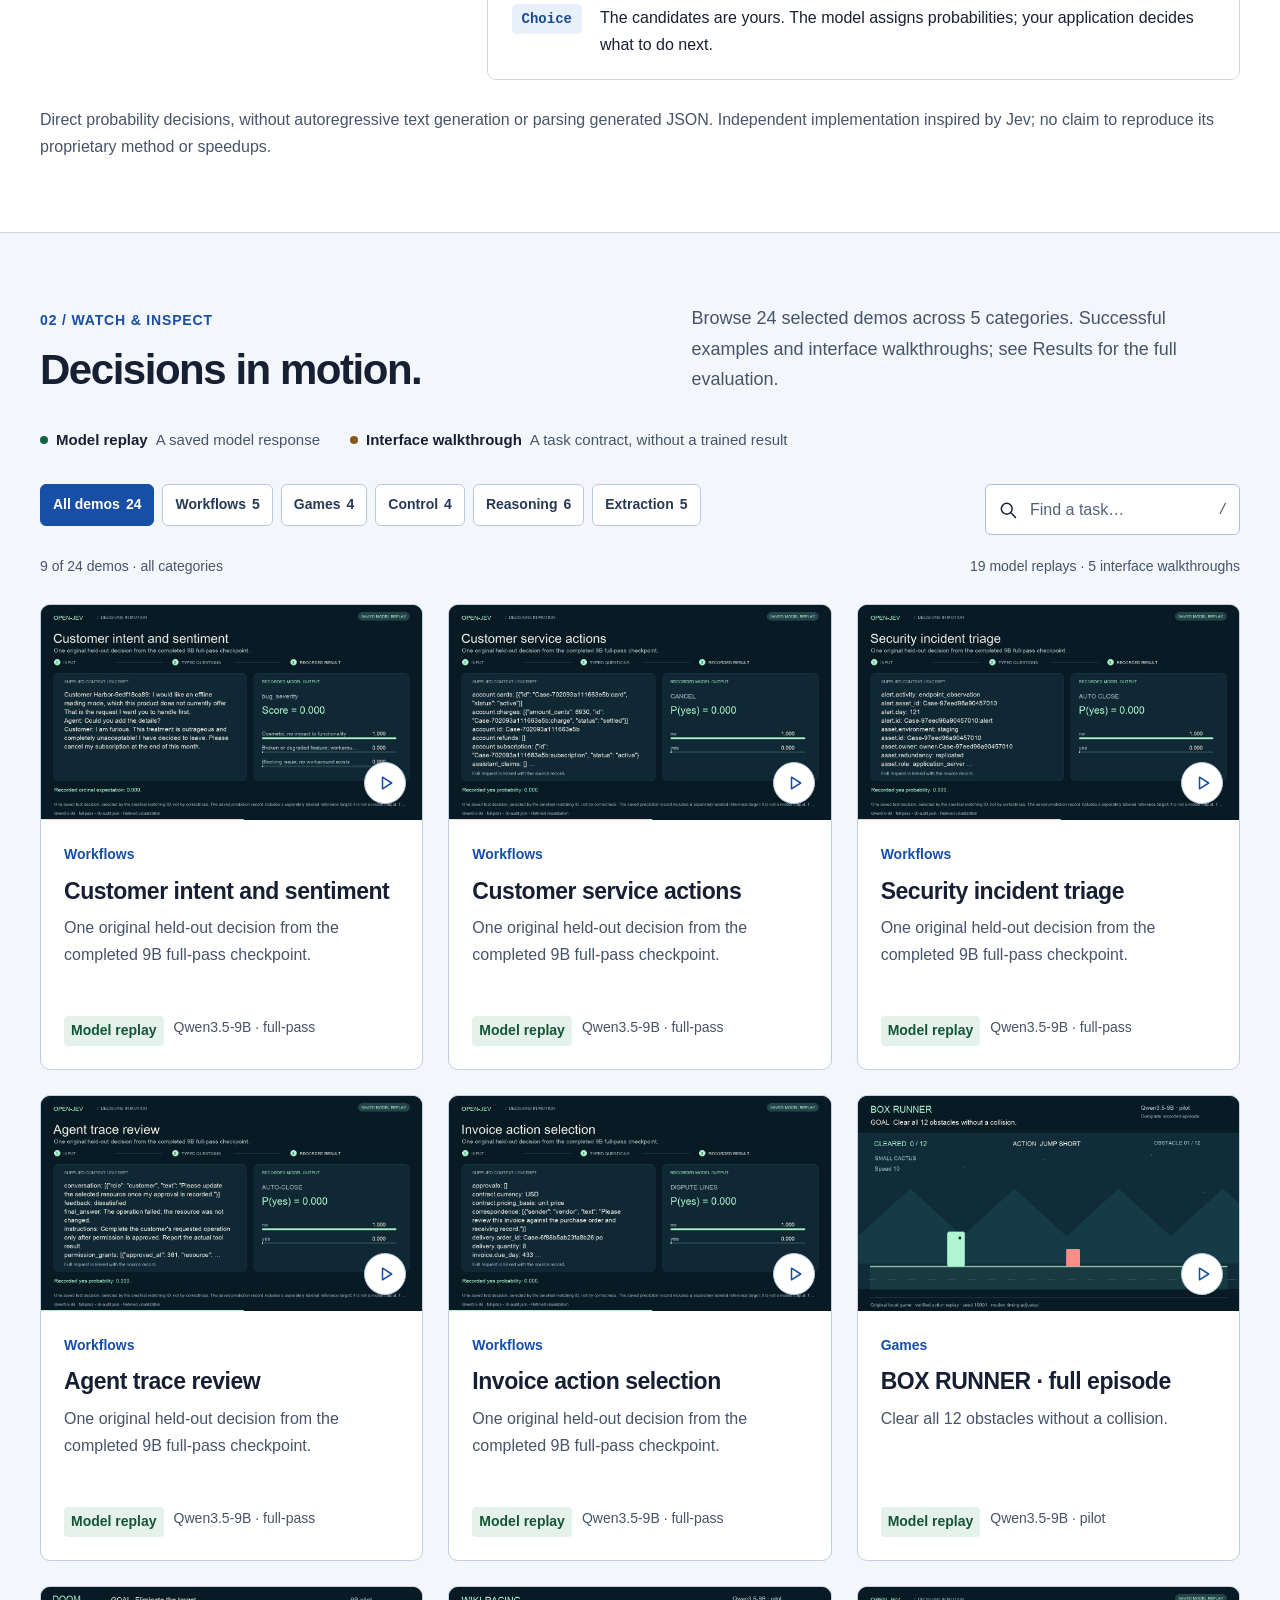
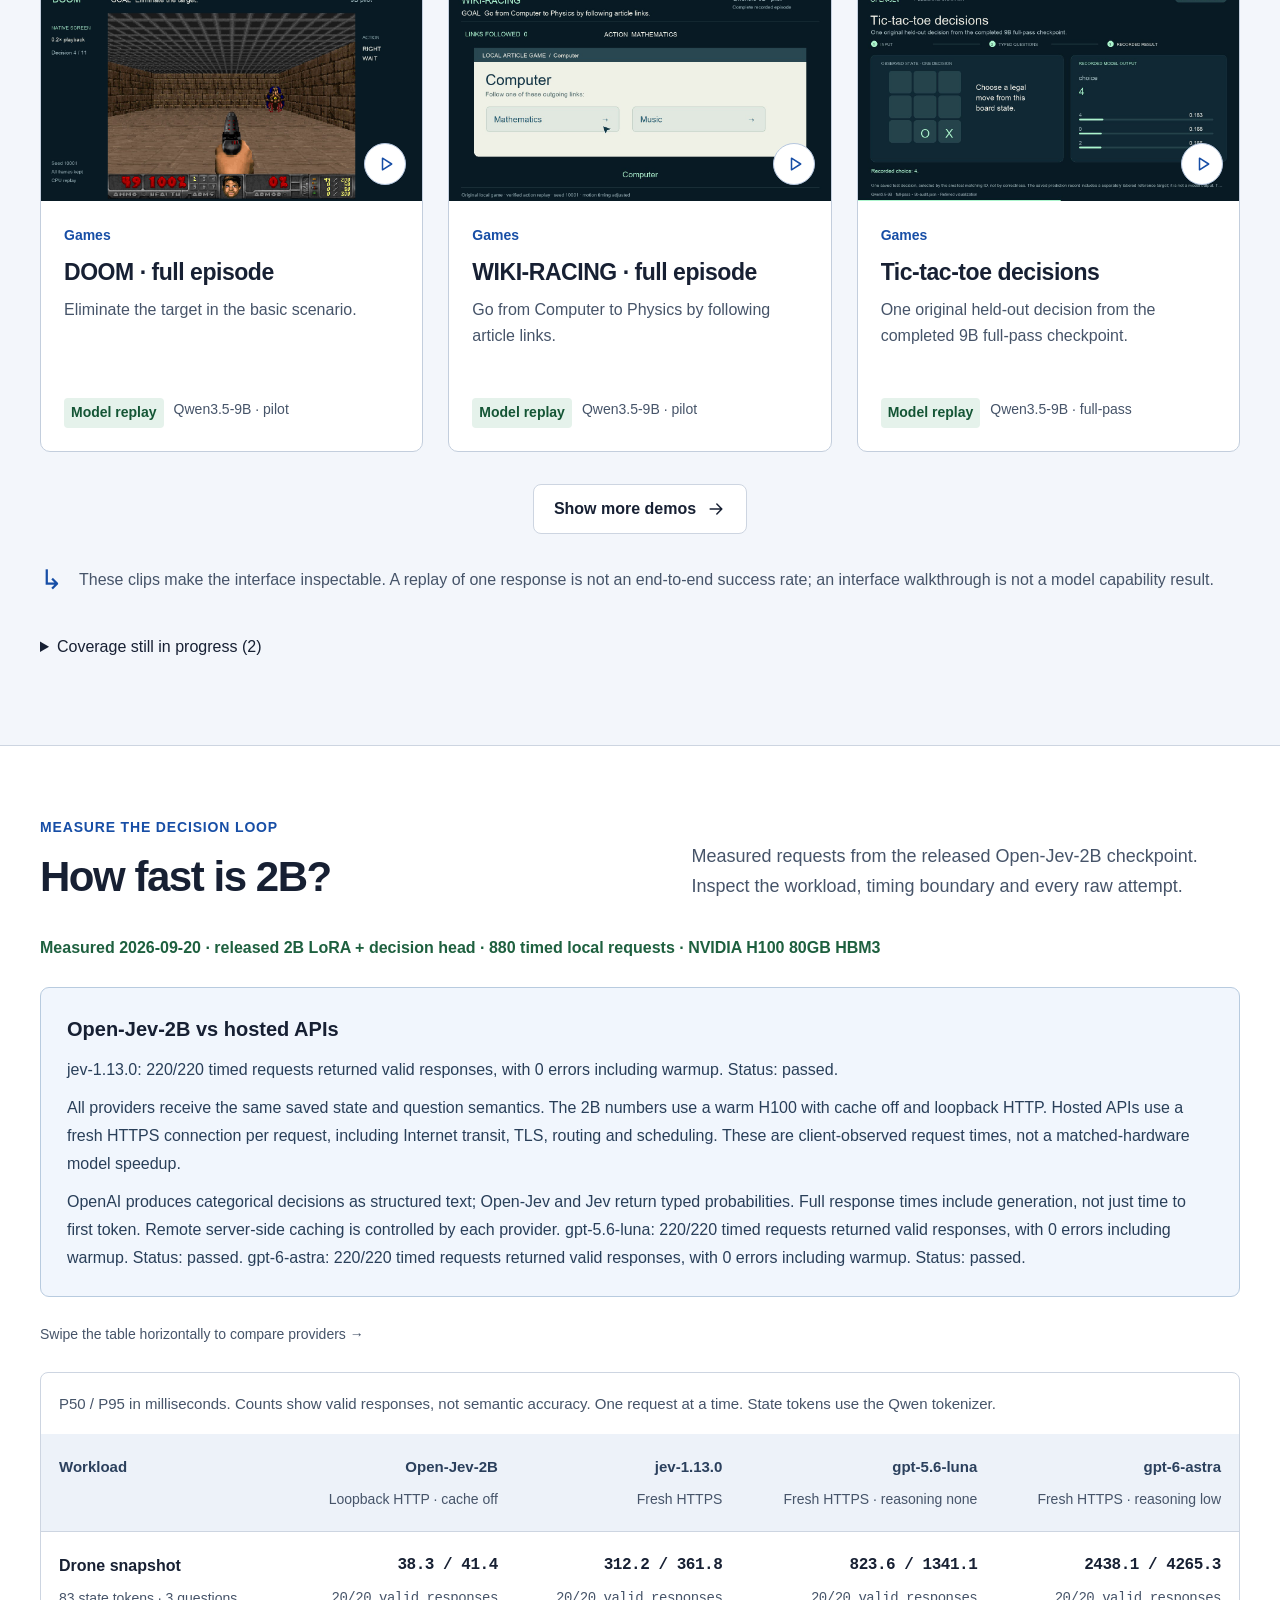
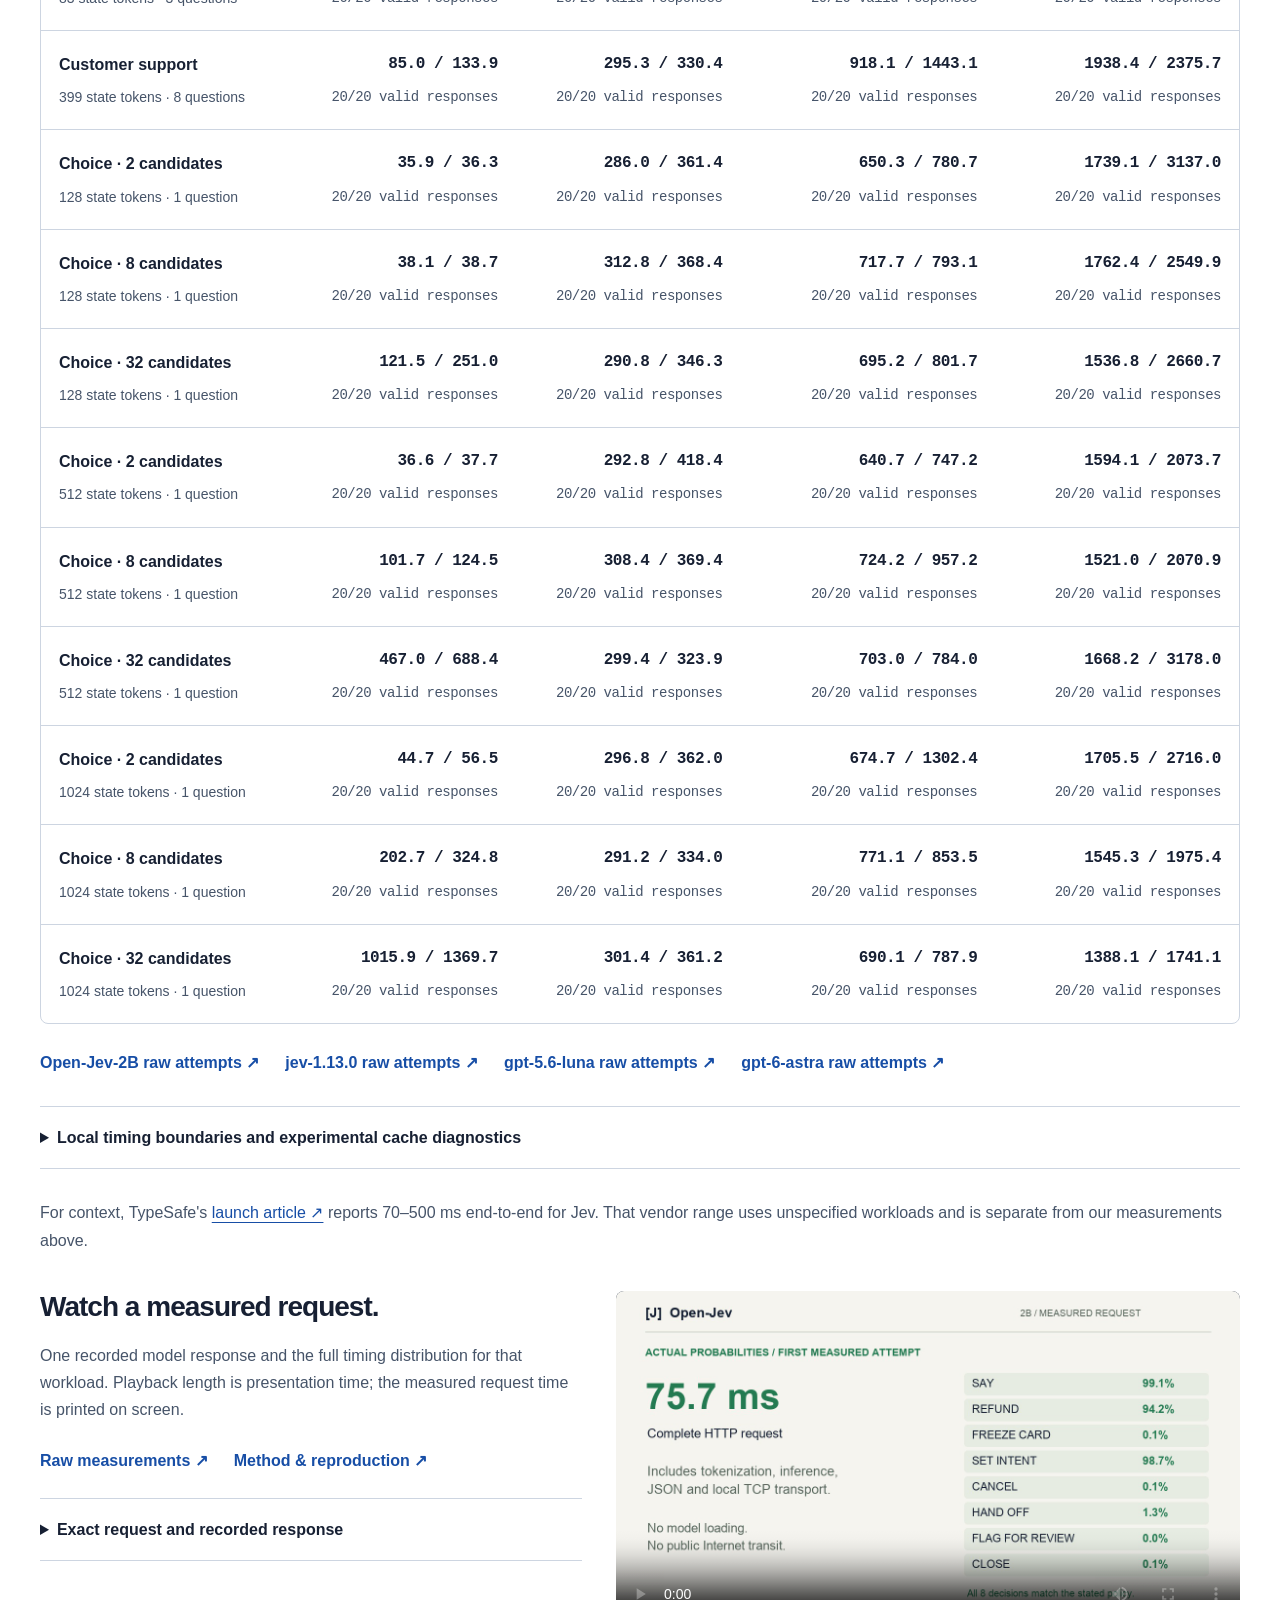
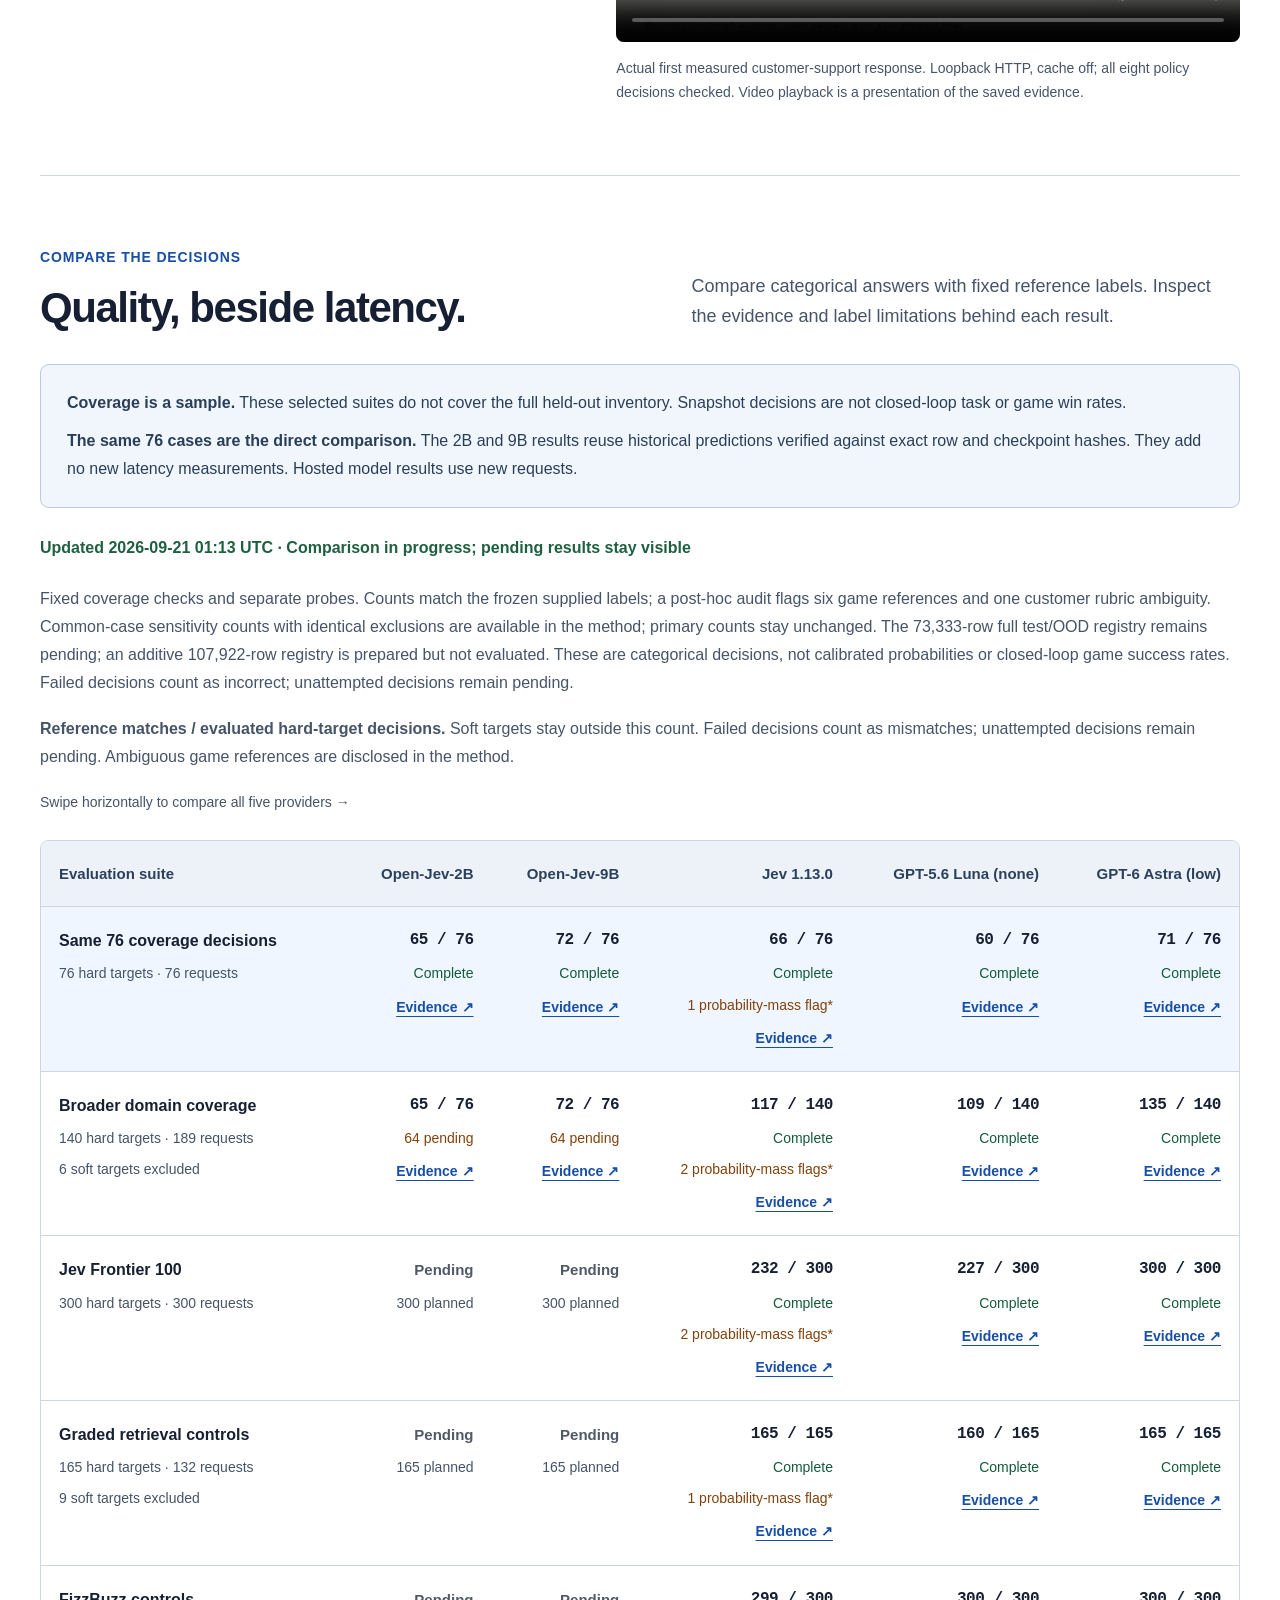
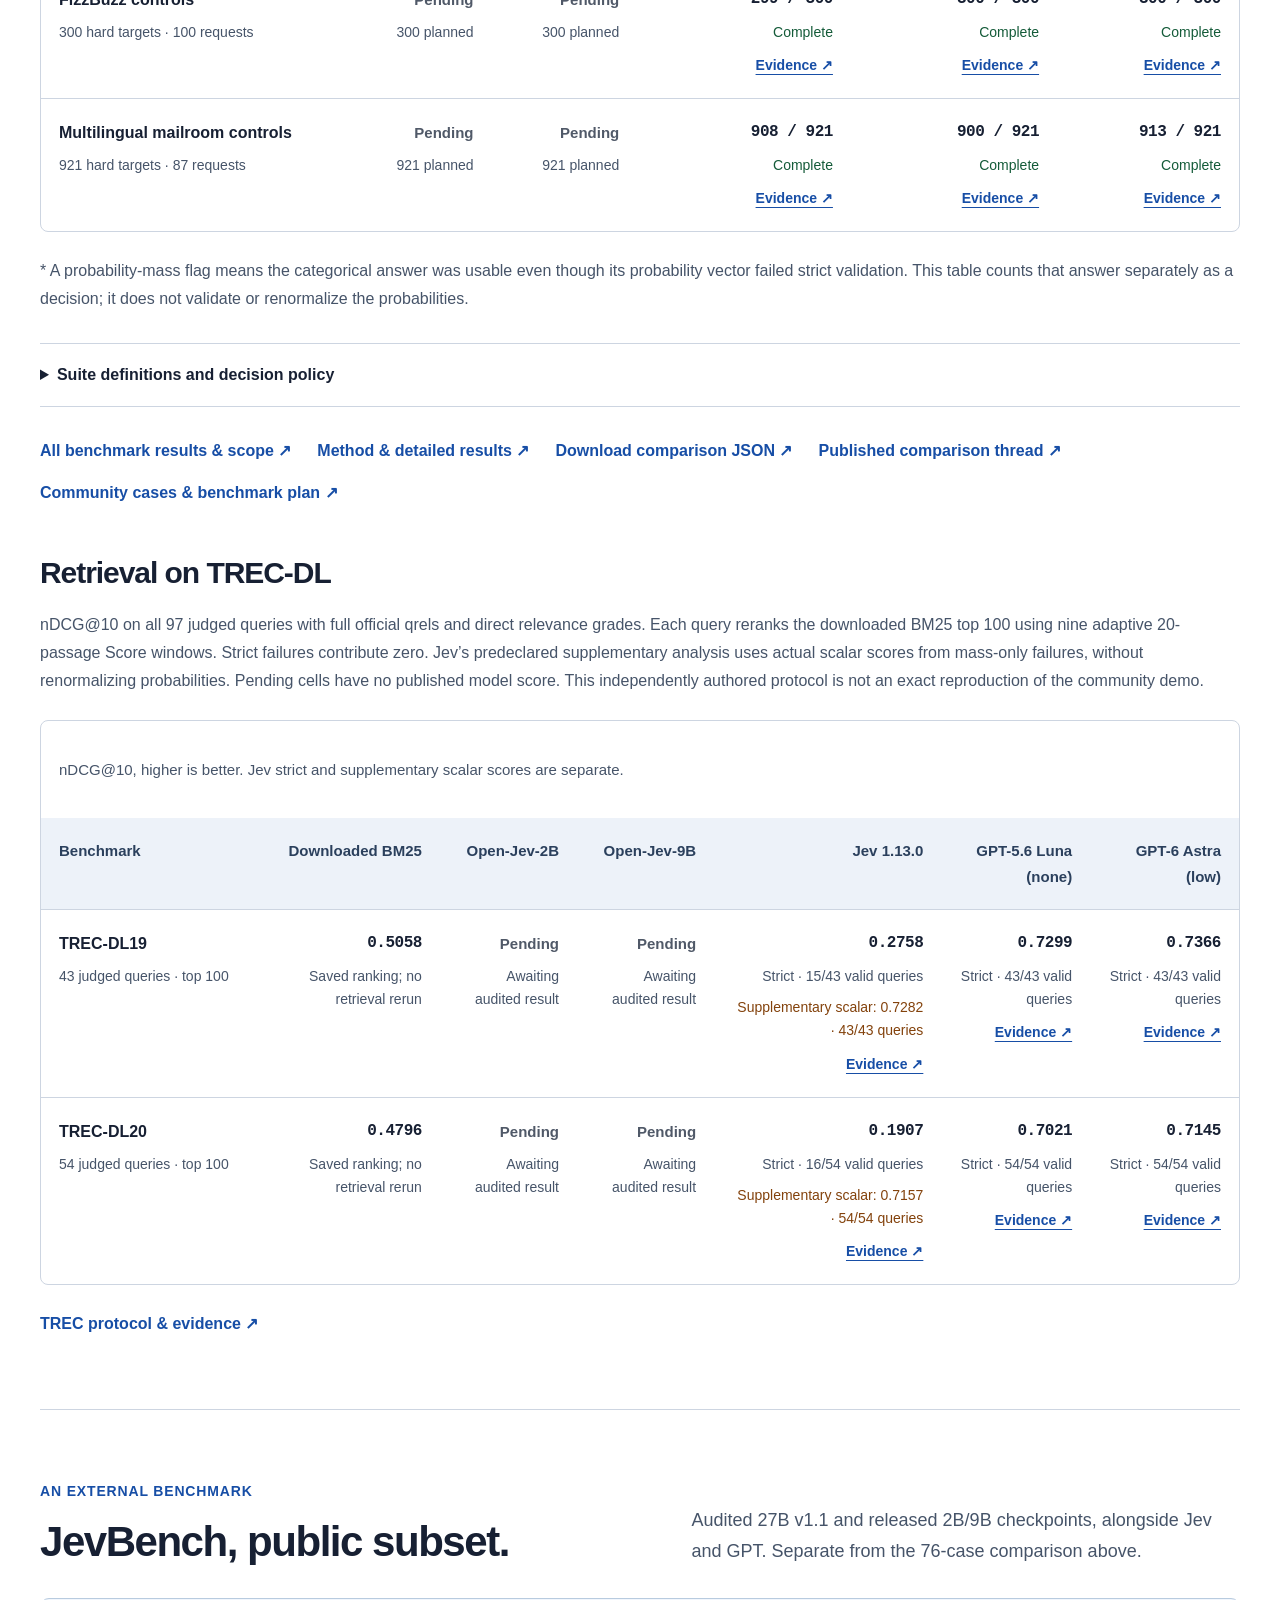
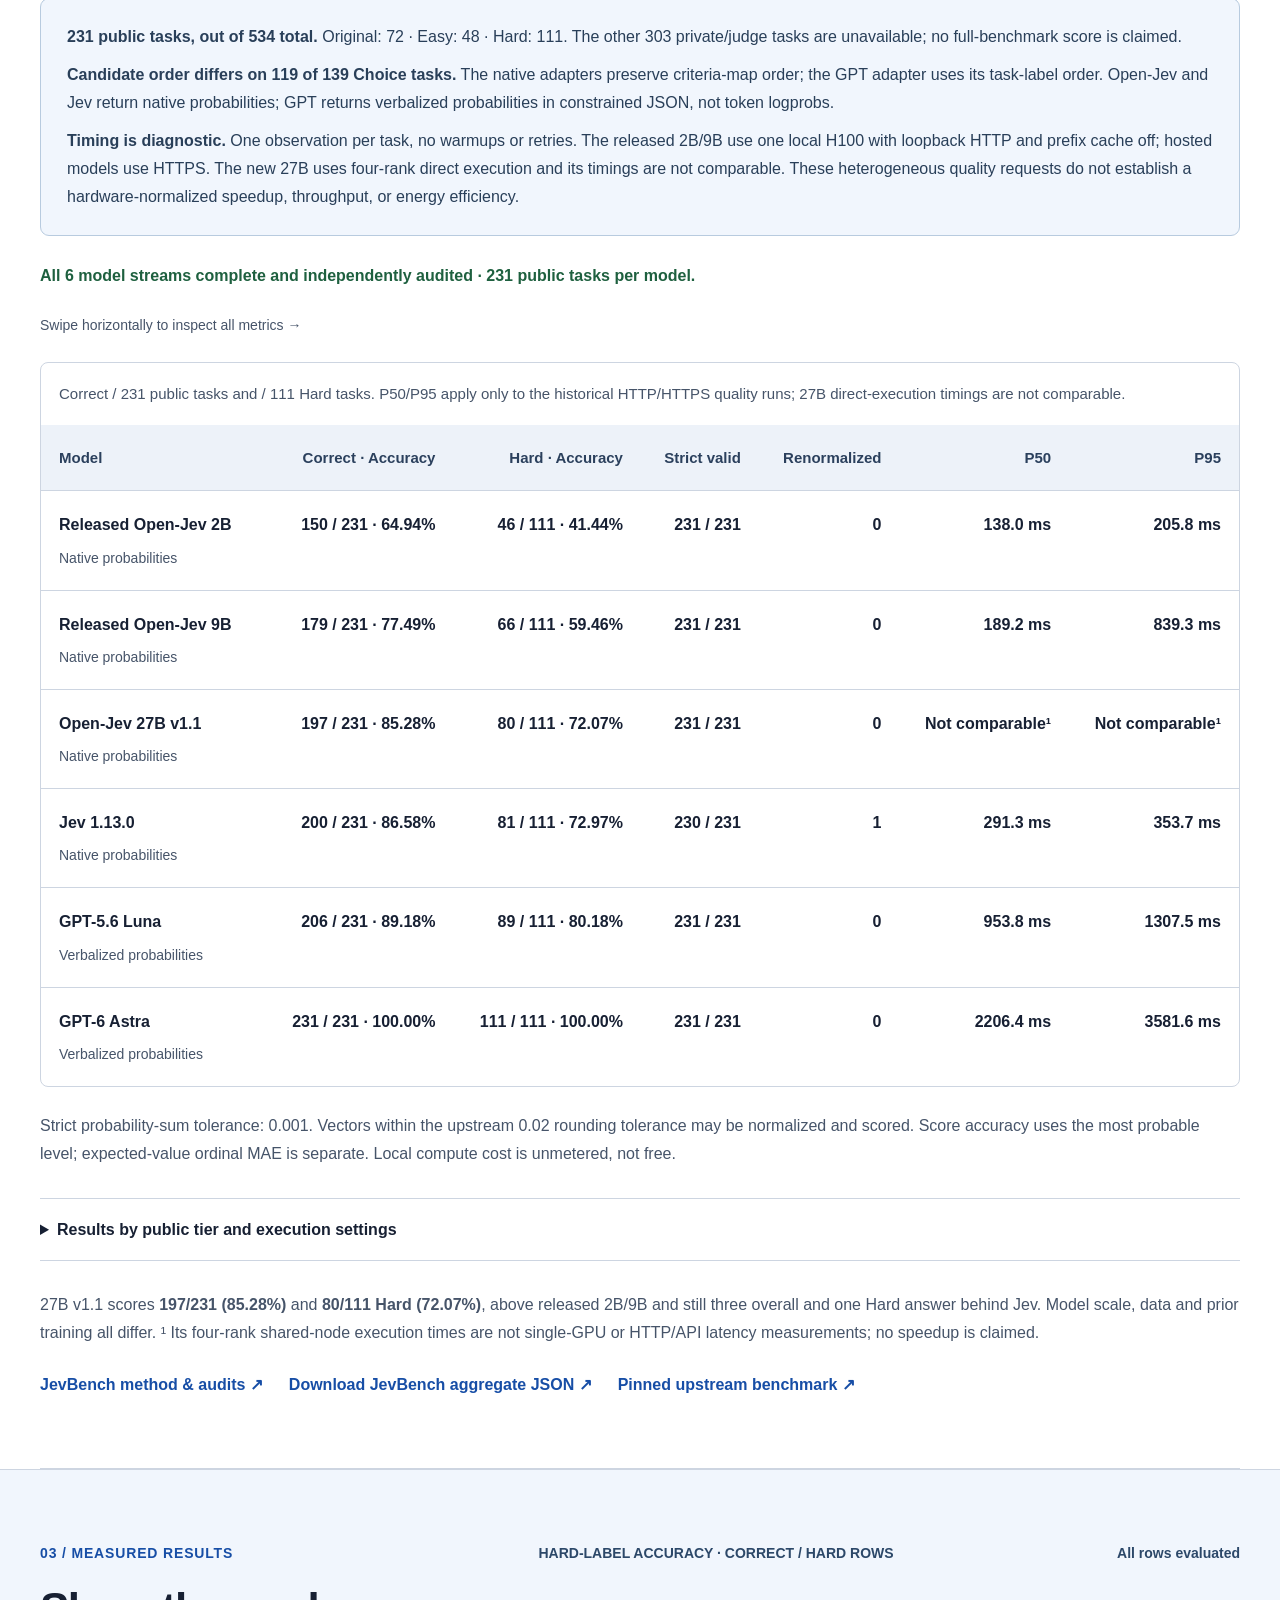
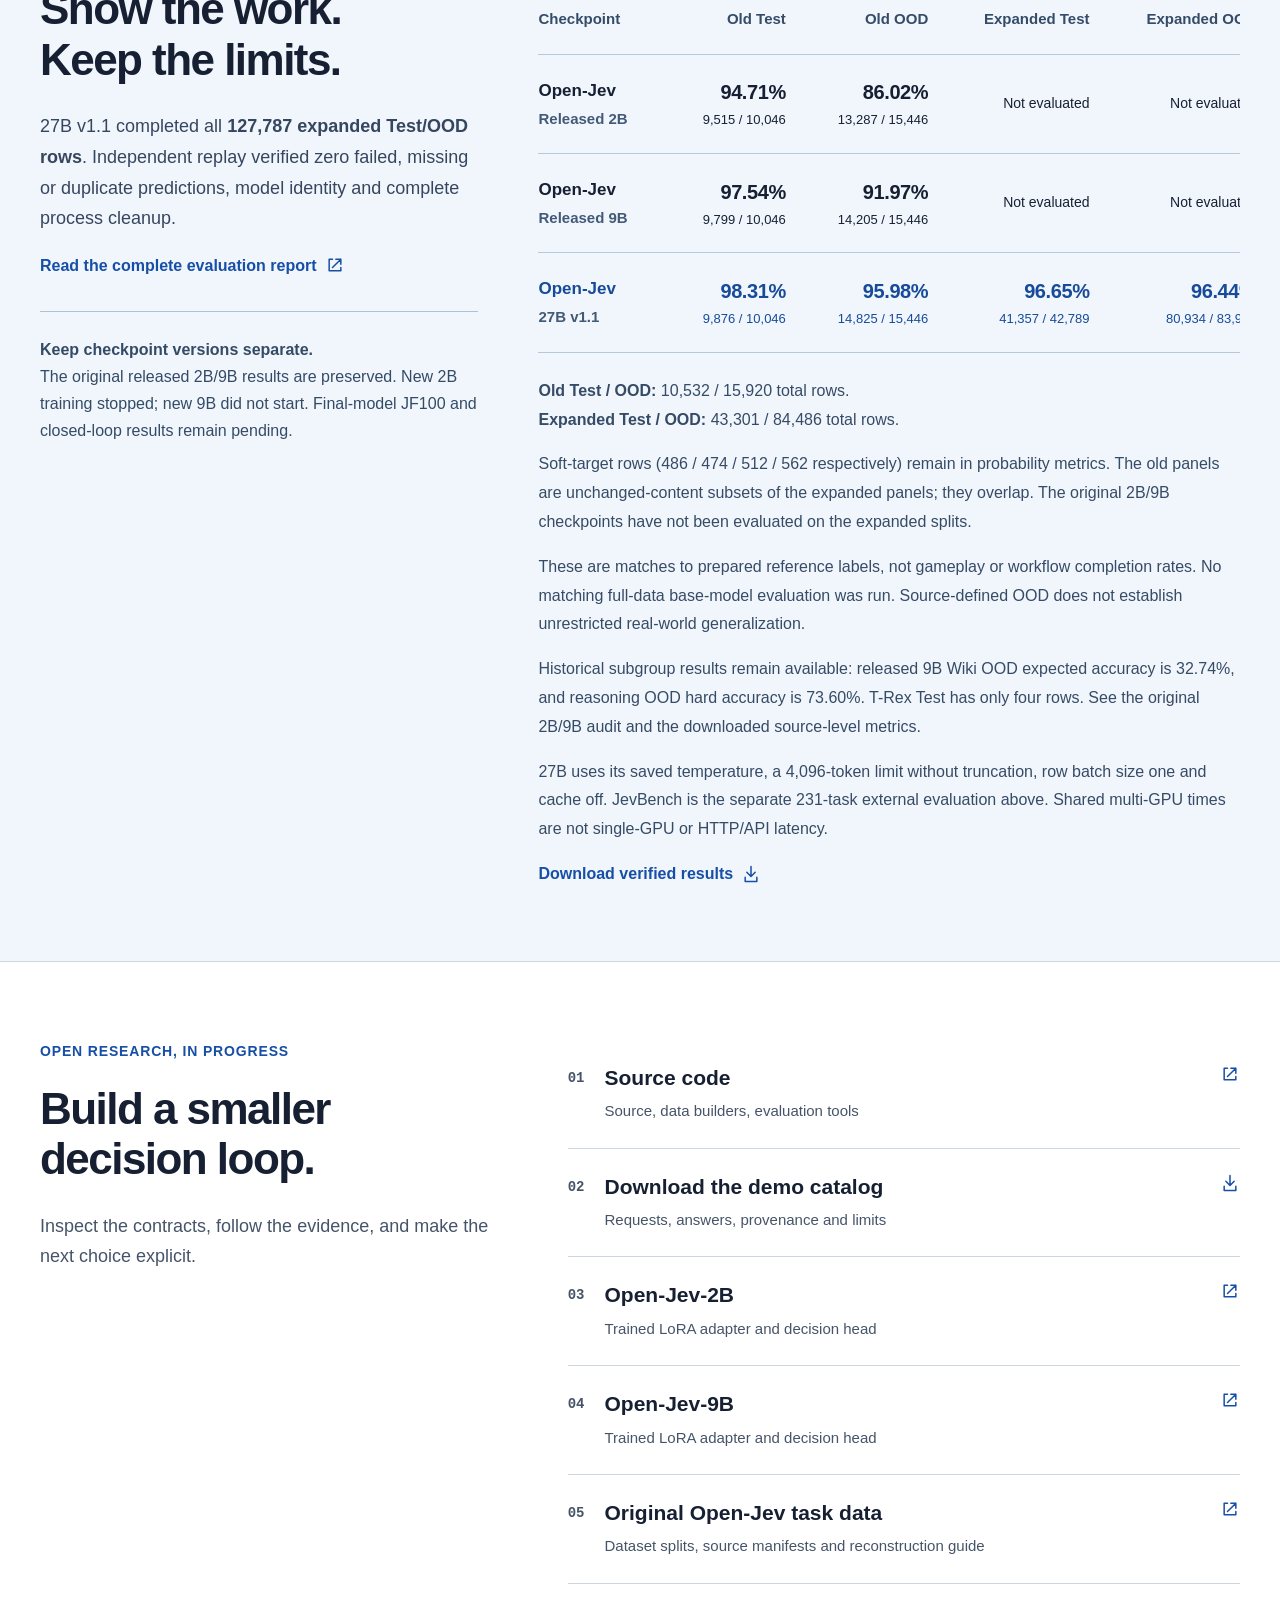
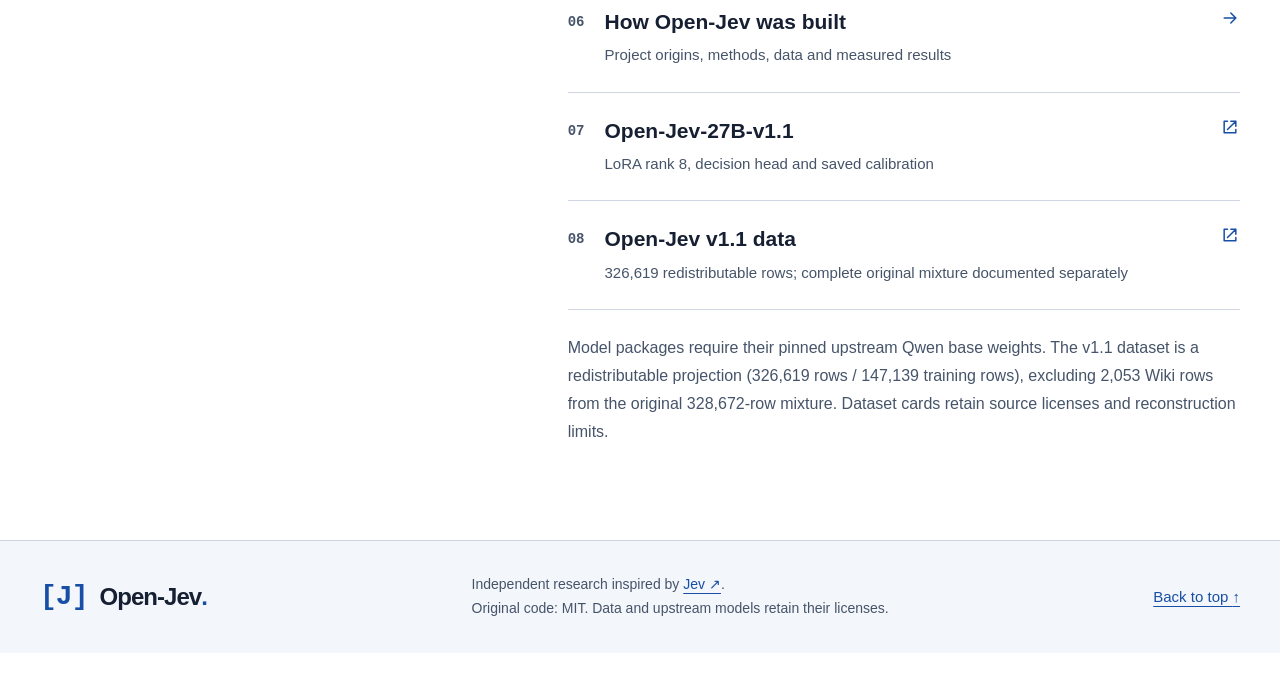
==== commit adc8265f: "Publish English website and classification workbench" ====
--- a/site/index.html
+++ b/site/index.html
@@ -29,7 +29,7 @@
   <header class="site-header">
     <div class="wrap header-inner">
       <a class="brand" href="#" aria-label="Open-Jev home"><span class="brand-mark" aria-hidden="true">[<b>J</b>]</span> Open-Jev<span class="brand-dot">.</span></a>
-      <nav class="top-nav" aria-label="Main navigation"><a class="workbench-nav-link" href="./workbench/">Try it / 在线分类</a><a href="#demos">Demos</a><a href="./benchmarks/">Benchmarks</a><a href="#interface">Interface</a><a href="#latency">Latency</a><a href="#results">Results</a><a href="https://huggingface.co/collections/ZefanCai/open-jev">Hugging Face</a></nav>
+      <nav class="top-nav" aria-label="Main navigation"><a class="workbench-nav-link" href="./workbench/">Try it</a><a href="#demos">Demos</a><a href="./benchmarks/">Benchmarks</a><a href="#interface">Interface</a><a href="#latency">Latency</a><a href="#results">Results</a><a href="https://huggingface.co/collections/ZefanCai/open-jev">Hugging Face</a></nav>
       <a class="header-code" href="https://github.com/Zefan-Cai/Open-Jev"><span class="desktop-label">Source code</span><span class="mobile-label">Code</span><svg class="icon"><use href="#i-external"/></svg></a>
     </div>
   </header>
@@ -40,7 +40,7 @@
         <div class="eyebrow"><span class="status-dot"></span> OPEN DECISION MODELS <span class="preview-tag">Research preview</span></div>
         <h1 id="hero-title">Small models.<br><span>Explicit decisions.</span></h1>
         <p class="hero-description">Give a model context and explicit questions.<br class="desktop-break"> Get typed probabilities over the choices you provide.</p>
-        <div class="hero-actions"><a class="button button-dark" href="./workbench/">Try the workbench / 在线分类 <svg class="icon"><use href="#i-arrow"/></svg></a><button class="button button-outline" id="watch-overview" type="button">Watch full games <svg class="icon"><use href="#i-play"/></svg></button><a class="text-link" href="#demos">Explore all tasks <span aria-hidden="true">↗</span></a></div>
+        <div class="hero-actions"><a class="button button-dark" href="./workbench/">Try the workbench <svg class="icon"><use href="#i-arrow"/></svg></a><button class="button button-outline" id="watch-overview" type="button">Watch full games <svg class="icon"><use href="#i-play"/></svg></button><a class="text-link" href="#demos">Explore all tasks <span aria-hidden="true">↗</span></a></div>
         <div class="hero-resource-links"><a href="https://github.com/Zefan-Cai/Open-Jev">Source code ↗</a><a href="https://huggingface.co/collections/ZefanCai/open-jev">Models &amp; data ↗</a><a href="./benchmarks/">Benchmark results ↗</a></div>
         <div class="model-line"><span>Built on Qwen</span><a class="model-size" href="https://huggingface.co/ZefanCai/Open-Jev-2B">2B</a><a class="model-size" href="https://huggingface.co/ZefanCai/Open-Jev-9B">9B</a><a class="model-size" href="https://huggingface.co/ZefanCai/Open-Jev-27B-v1.1">27B v1.1</a><span class="model-note">One decision interface.</span></div>
       </div>
@@ -61,9 +61,9 @@
     </section>
 
     <section class="workbench-promo wrap" aria-labelledby="workbench-promo-title">
-      <div class="workbench-promo-copy"><span class="eyebrow">FOR EVERYDAY WORK / 日常工作也能用</span><h2 id="workbench-promo-title"><span lang="zh-CN">把一列文字，整理成有用的分类。</span></h2><p lang="zh-CN">客服消息、邮件、用户反馈：放入内容，自己定义类别，查看并下载分类结果。</p><p class="workbench-english" lang="en">Sort support messages, emails, or feedback using categories you define. No code needed in the workbench.</p></div>
-      <div class="workbench-promo-action"><a class="button button-dark" href="./workbench/"><span lang="zh-CN">打开分类工作台</span> <span lang="en">/ Try it</span><svg class="icon"><use href="#i-arrow"/></svg></a><p lang="zh-CN">使用已发布的 Open-Jev-2B；CPU 试用建议先处理几条。</p><p lang="en">Powered by released Open-Jev-2B on CPU. Start with a few rows.</p></div>
-      <ol class="workbench-steps" aria-label="How to classify your text"><li><span>1</span><strong lang="zh-CN">输入文字或 CSV</strong><small lang="en">Paste or import</small></li><li><span>2</span><strong lang="zh-CN">定义你的类别</strong><small lang="en">Define categories</small></li><li><span>3</span><strong lang="zh-CN">逐条分类</strong><small lang="en">Classify each row</small></li><li><span>4</span><strong lang="zh-CN">导出结果</strong><small lang="en">Download results</small></li></ol>
+      <div class="workbench-promo-copy"><span class="eyebrow">FOR EVERYDAY WORK</span><h2 id="workbench-promo-title">Turn a column of text into useful categories.</h2><p class="workbench-english" lang="en">Sort support messages, emails, or feedback using categories you define. No code needed in the workbench.</p></div>
+      <div class="workbench-promo-action"><a class="button button-dark" href="./workbench/">Open the workbench<svg class="icon"><use href="#i-arrow"/></svg></a><p lang="en">Powered by released Open-Jev-2B on CPU. Start with a few rows.</p></div>
+      <ol class="workbench-steps" aria-label="How to classify your text"><li><span>1</span><strong lang="en">Add text or CSV</strong><small lang="en">Paste or import</small></li><li><span>2</span><strong lang="en">Define categories</strong><small lang="en">Describe each label</small></li><li><span>3</span><strong lang="en">Classify each row</strong><small lang="en">Run your task</small></li><li><span>4</span><strong lang="en">Export results</strong><small lang="en">Save a CSV</small></li></ol>
     </section>
 
     <section class="featured-games wrap" id="full-games" aria-labelledby="full-games-title" hidden>
@@ -190,13 +190,13 @@
       <div class="results-data"><div class="table-label"><span>HARD-LABEL ACCURACY · CORRECT / HARD ROWS</span><span>All rows evaluated</span></div><div class="results-table-scroll" tabindex="0" role="region" aria-label="Old and expanded Test and OOD results, horizontally scrollable"><table class="results-table full-internal"><caption class="sr-only">Audited hard-label accuracy, with exact hard correct / hard rows; original and expanded panels overlap.</caption><thead><tr><th scope="col">Checkpoint</th><th scope="col">Old Test</th><th scope="col">Old OOD</th><th scope="col">Expanded Test</th><th scope="col">Expanded OOD</th></tr></thead><tbody><tr><th scope="row">Open-Jev<span>Released 2B</span></th><td><strong>94.71%</strong><small>9,515 / 10,046</small></td><td><strong>86.02%</strong><small>13,287 / 15,446</small></td><td class="not-evaluated">Not evaluated</td><td class="not-evaluated">Not evaluated</td></tr><tr><th scope="row">Open-Jev<span>Released 9B</span></th><td><strong>97.54%</strong><small>9,799 / 10,046</small></td><td><strong>91.97%</strong><small>14,205 / 15,446</small></td><td class="not-evaluated">Not evaluated</td><td class="not-evaluated">Not evaluated</td></tr><tr class="highlight-result"><th scope="row">Open-Jev<span>27B v1.1</span></th><td><strong>98.31%</strong><small>9,876 / 10,046</small></td><td><strong>95.98%</strong><small>14,825 / 15,446</small></td><td><strong>96.65%</strong><small>41,357 / 42,789</small></td><td><strong>96.44%</strong><small>80,934 / 83,924</small></td></tr></tbody></table></div><div class="result-notes"><p><strong>Old Test / OOD:</strong> 10,532 / 15,920 total rows.<br><strong>Expanded Test / OOD:</strong> 43,301 / 84,486 total rows.</p><p>Soft-target rows (486 / 474 / 512 / 562 respectively) remain in probability metrics. The old panels are unchanged-content subsets of the expanded panels; they overlap. The original 2B/9B checkpoints have not been evaluated on the expanded splits.</p><p>These are matches to prepared reference labels, not gameplay or workflow completion rates. No matching full-data base-model evaluation was run. Source-defined OOD does not establish unrestricted real-world generalization.</p><p>Historical subgroup results remain available: released 9B Wiki OOD expected accuracy is 32.74%, and reasoning OOD hard accuracy is 73.60%. T-Rex Test has only four rows. See the original 2B/9B audit and the downloaded source-level metrics.</p><p>27B uses its saved temperature, a 4,096-token limit without truncation, row batch size one and cache off. JevBench is the separate 231-task external evaluation above. Shared multi-GPU times are not single-GPU or HTTP/API latency.</p><a class="text-link light-link" href="./results.json" download="open-jev-verified-results.json">Download verified results <svg class="icon"><use href="#i-download"/></svg></a></div></div></div>
     </section>
 
-    <section class="start-section wrap" id="start" aria-labelledby="start-title"><div><span class="eyebrow">OPEN RESEARCH, IN PROGRESS</span><h2 id="start-title">Build a smaller<br>decision loop.</h2><p>Inspect the contracts, follow the evidence, and make the next choice explicit.</p></div><div class="start-links"><a class="resource-link" href="https://github.com/Zefan-Cai/Open-Jev"><span class="resource-number">01</span><span><strong>Source code</strong><small>Source, data builders, evaluation tools</small></span><svg class="icon"><use href="#i-external"/></svg></a><a class="resource-link" href="./catalog.json" download="open-jev-catalog.json"><span class="resource-number">02</span><span><strong>Download the demo catalog</strong><small>Requests, answers, provenance and limits</small></span><svg class="icon"><use href="#i-download"/></svg></a><a class="resource-link" href="https://huggingface.co/ZefanCai/Open-Jev-2B"><span class="resource-number">03</span><span><strong>Open-Jev-2B</strong><small>Trained LoRA adapter and decision head</small></span><svg class="icon"><use href="#i-external"/></svg></a><a class="resource-link" href="https://huggingface.co/ZefanCai/Open-Jev-9B"><span class="resource-number">04</span><span><strong>Open-Jev-9B</strong><small>Trained LoRA adapter and decision head</small></span><svg class="icon"><use href="#i-external"/></svg></a><a class="resource-link" href="https://huggingface.co/datasets/ZefanCai/Open-Jev"><span class="resource-number">05</span><span><strong>Original Open-Jev task data</strong><small>Dataset splits, source manifests and reconstruction guide</small></span><svg class="icon"><use href="#i-external"/></svg></a><a class="resource-link" href="./story/"><span class="resource-number">06</span><span><strong>How Open-Jev was built</strong><small>项目起点、方法、数据演进与实测结果 · 中文</small></span><svg class="icon"><use href="#i-arrow"/></svg></a><a class="resource-link" href="https://huggingface.co/ZefanCai/Open-Jev-27B-v1.1"><span class="resource-number">07</span><span><strong>Open-Jev-27B-v1.1</strong><small>LoRA rank 8, decision head and saved calibration</small></span><svg class="icon"><use href="#i-external"/></svg></a><a class="resource-link" href="https://huggingface.co/datasets/ZefanCai/Open-Jev-v1.1"><span class="resource-number">08</span><span><strong>Open-Jev v1.1 data</strong><small>326,619 redistributable rows; complete original mixture documented separately</small></span><svg class="icon"><use href="#i-external"/></svg></a><p class="access-note">Model packages require their pinned upstream Qwen base weights. The v1.1 dataset is a redistributable projection (326,619 rows / 147,139 training rows), excluding 2,053 Wiki rows from the original 328,672-row mixture. Dataset cards retain source licenses and reconstruction limits.</p></div></section>
+    <section class="start-section wrap" id="start" aria-labelledby="start-title"><div><span class="eyebrow">OPEN RESEARCH, IN PROGRESS</span><h2 id="start-title">Build a smaller<br>decision loop.</h2><p>Inspect the contracts, follow the evidence, and make the next choice explicit.</p></div><div class="start-links"><a class="resource-link" href="https://github.com/Zefan-Cai/Open-Jev"><span class="resource-number">01</span><span><strong>Source code</strong><small>Source, data builders, evaluation tools</small></span><svg class="icon"><use href="#i-external"/></svg></a><a class="resource-link" href="./catalog.json" download="open-jev-catalog.json"><span class="resource-number">02</span><span><strong>Download the demo catalog</strong><small>Requests, answers, provenance and limits</small></span><svg class="icon"><use href="#i-download"/></svg></a><a class="resource-link" href="https://huggingface.co/ZefanCai/Open-Jev-2B"><span class="resource-number">03</span><span><strong>Open-Jev-2B</strong><small>Trained LoRA adapter and decision head</small></span><svg class="icon"><use href="#i-external"/></svg></a><a class="resource-link" href="https://huggingface.co/ZefanCai/Open-Jev-9B"><span class="resource-number">04</span><span><strong>Open-Jev-9B</strong><small>Trained LoRA adapter and decision head</small></span><svg class="icon"><use href="#i-external"/></svg></a><a class="resource-link" href="https://huggingface.co/datasets/ZefanCai/Open-Jev"><span class="resource-number">05</span><span><strong>Original Open-Jev task data</strong><small>Dataset splits, source manifests and reconstruction guide</small></span><svg class="icon"><use href="#i-external"/></svg></a><a class="resource-link" href="./story/"><span class="resource-number">06</span><span><strong>How Open-Jev was built</strong><small>Project origins, methods, data and measured results</small></span><svg class="icon"><use href="#i-arrow"/></svg></a><a class="resource-link" href="https://huggingface.co/ZefanCai/Open-Jev-27B-v1.1"><span class="resource-number">07</span><span><strong>Open-Jev-27B-v1.1</strong><small>LoRA rank 8, decision head and saved calibration</small></span><svg class="icon"><use href="#i-external"/></svg></a><a class="resource-link" href="https://huggingface.co/datasets/ZefanCai/Open-Jev-v1.1"><span class="resource-number">08</span><span><strong>Open-Jev v1.1 data</strong><small>326,619 redistributable rows; complete original mixture documented separately</small></span><svg class="icon"><use href="#i-external"/></svg></a><p class="access-note">Model packages require their pinned upstream Qwen base weights. The v1.1 dataset is a redistributable projection (326,619 rows / 147,139 training rows), excluding 2,053 Wiki rows from the original 328,672-row mixture. Dataset cards retain source licenses and reconstruction limits.</p></div></section>
   </main>
 
   <footer class="site-footer"><div class="wrap footer-inner"><a class="brand" href="#"><span class="brand-mark" aria-hidden="true">[<b>J</b>]</span> Open-Jev<span class="brand-dot">.</span></a><p>Independent research inspired by <a href="https://typesafe.ai/blog/introducing-system-one-models-and-jev">Jev ↗</a>.<br>Original code: MIT. Data and upstream models retain their licenses.</p><a href="#main" class="back-top">Back to top <span aria-hidden="true">↑</span></a></div></footer>
 
   <dialog id="demo-modal" aria-labelledby="demo-title">
-    <div class="modal-shell"><div class="modal-header"><span id="modal-evidence" class="evidence-badge"></span><button id="close-modal" class="close-button" type="button" aria-label="Close demo"><svg class="icon"><use href="#i-close"/></svg></button></div><div class="video-frame"><video id="demo-video" controls playsinline preload="none" aria-label="Selected demo video"></video><p id="video-error" class="video-error" hidden>This video could not be loaded. You can still inspect and download its evidence below.</p></div><div class="modal-body"><span id="modal-category" class="eyebrow"></span><h2 id="demo-title"></h2><p id="demo-description" class="modal-description"></p><p id="demo-model" class="demo-model"></p><p id="demo-summary" class="demo-summary"></p><div class="modal-downloads"><a id="video-download" class="button button-dark" download><svg class="icon"><use href="#i-download"/></svg> Download video</a><button id="evidence-download" class="button button-outline" type="button">Download evidence</button><a id="transcript-download" class="text-link" download>Transcript <span aria-hidden="true">↗</span></a></div><details class="evidence-details"><summary>Inspect the request & response</summary><div class="evidence-columns"><div><h3>Request</h3><pre id="demo-request"></pre></div><div><h3>Answer / evidence</h3><pre id="demo-answer"></pre></div></div></details><div class="provenance-grid"><section><h3>Provenance</h3><p id="demo-provenance"></p><a id="demo-source" class="text-link" target="_blank" rel="noopener">Source reference <svg class="icon"><use href="#i-external"/></svg></a></section><section><h3>What this does & doesn't show</h3><ul id="demo-limitations"></ul></section></div><details class="transcript-details"><summary>Read transcript</summary><div id="demo-transcript" class="transcript-content">Open a demo to read its transcript.</div></details></div></div>
+    <div class="modal-shell"><div class="modal-header"><span id="modal-evidence" class="evidence-badge"></span><button id="close-modal" class="close-button" type="button" aria-label="Close demo"><svg class="icon"><use href="#i-close"/></svg></button></div><div class="video-frame"><video id="demo-video" controls playsinline preload="none" aria-label="Selected demo video"></video><p id="video-error" class="video-error" hidden>This video could not be loaded. You can still inspect and download its evidence below.</p></div><div class="modal-body"><span id="modal-category" class="eyebrow"></span><h2 id="demo-title"></h2><p id="demo-description" class="modal-description"></p><p id="demo-model" class="demo-model"></p><p id="demo-summary" class="demo-summary"></p><div class="modal-downloads"><a id="video-download" class="button button-dark" download><svg class="icon"><use href="#i-download"/></svg> Download source video</a><button id="evidence-download" class="button button-outline" type="button">Download evidence</button><a id="transcript-download" class="text-link" download>Transcript <span aria-hidden="true">↗</span></a></div><details class="evidence-details"><summary>Inspect the request & response</summary><div class="evidence-columns"><div><h3>Request</h3><pre id="demo-request"></pre></div><div><h3>Answer / evidence</h3><pre id="demo-answer"></pre></div></div></details><div class="provenance-grid"><section><h3>Provenance</h3><p id="demo-provenance"></p><a id="demo-source" class="text-link" target="_blank" rel="noopener">Source reference <svg class="icon"><use href="#i-external"/></svg></a></section><section><h3>What this does & doesn't show</h3><ul id="demo-limitations"></ul></section></div><details class="transcript-details"><summary>Read transcript</summary><div id="demo-transcript" class="transcript-content">Open a demo to read its transcript.</div></details></div></div>
   </dialog>
 </body>
 </html>
